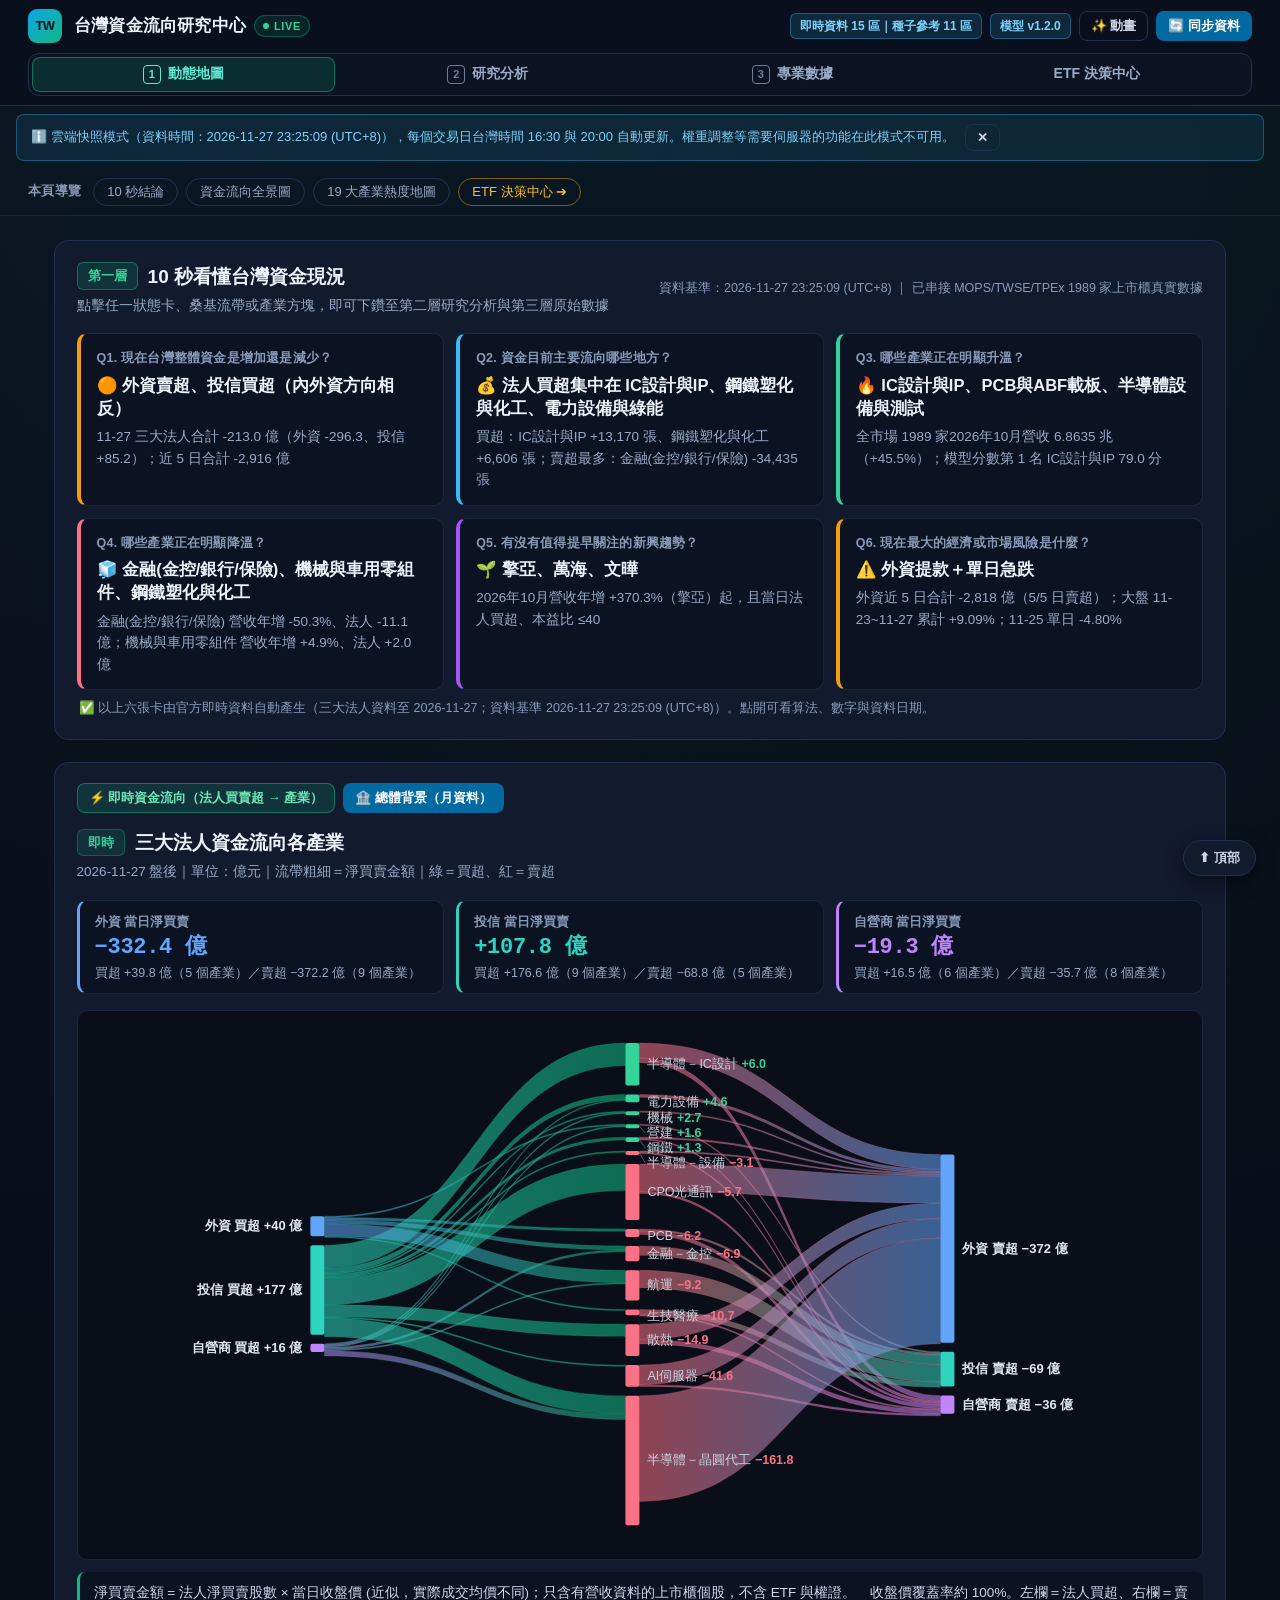
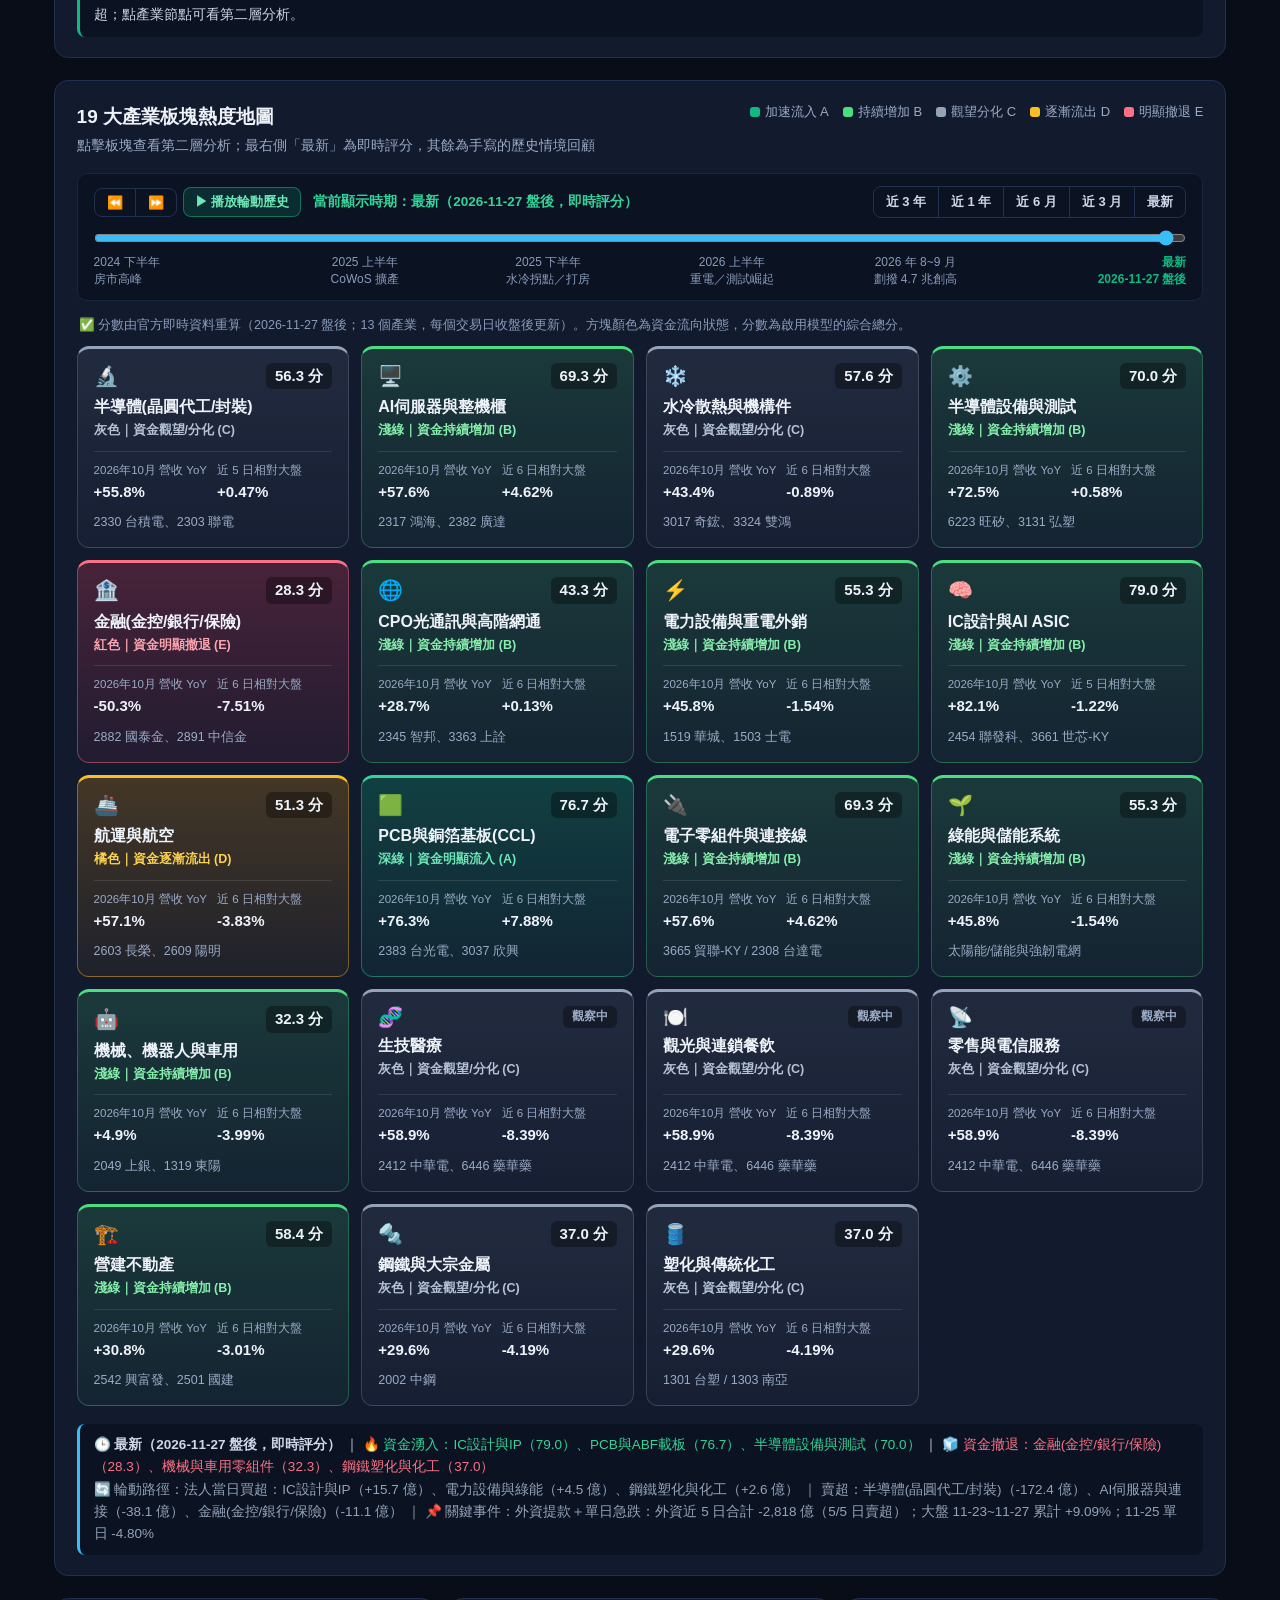
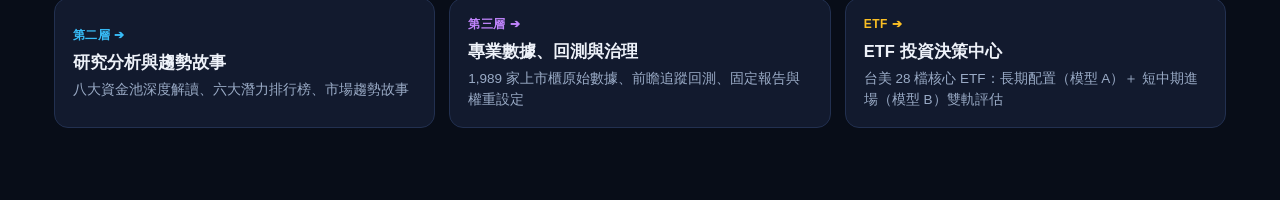
==== docs/index.html @ 0ec54606 "chore(data): auto-sync TWSE/TPEx/MOPS live data & ETF scores" ====
<!DOCTYPE html>
<html lang="zh-Hant-TW">
<head>
  <meta charset="UTF-8" />
  <meta name="viewport" content="width=device-width, initial-scale=1.0" />
  <title>台灣資金流向互動式視覺研究中心｜Taiwan Capital Flow Visual Command Center</title>
  <style>
/* =====================================================================
   設計系統 (Design Tokens)
   - 三層文字：主要 / 內文 / 次要 / 輔助；底色：頁面 / 卡片 / 內嵌
   - 語意色：綠＝正向、紅＝風險、橘＝警示、藍＝資訊、紫＝專業/治理
   - 字階：12.5 標籤 / 14 小內文 / 15 內文 / 17 卡片標題 / 20 區塊標題 / 28 大數字
   ===================================================================== */
:root {
  --bg-primary: #080d18;
  --bg-secondary: #0e1526;
  --bg-card: #121a2e;
  --bg-card-hover: #17223b;
  --bg-inset: #0b1222;
  --border: #223050;
  --border-soft: #1a2640;
  --text-primary: #eef2f9;
  --text-body: #cdd7e8;
  --text-secondary: #9aabc6;
  --text-muted: #8a9bb9;
  --accent-blue: #38bdf8;
  --accent-emerald: #10b981;
  --accent-deep-green: #059669;
  --accent-light-green: #34d399;
  --accent-gray: #475569;
  --accent-orange: #f59e0b;
  --accent-red: #f43f5e;
  --accent-purple: #a855f7;
  --radius: 14px;
  --radius-sm: 9px;
}
* { box-sizing: border-box; margin: 0; padding: 0; }
html { scroll-behavior: smooth; scroll-padding-top: 76px; }
body {
  font-family: "Inter", "Noto Sans TC", "PingFang TC", "Microsoft JhengHei", -apple-system, sans-serif;
  background-color: var(--bg-primary);
  background-image: radial-gradient(circle at 15% 0%, rgba(56, 189, 248, 0.05) 0%, transparent 40%),
                    radial-gradient(circle at 90% 5%, rgba(16, 185, 129, 0.04) 0%, transparent 40%);
  color: var(--text-primary);
  line-height: 1.65;
  font-size: 15px;
  font-variant-numeric: tabular-nums;
  overflow-x: hidden;
  -webkit-font-smoothing: antialiased;
}
/* 自訂深色科技感捲軸 */
::-webkit-scrollbar { width: 9px; height: 9px; }
::-webkit-scrollbar-track { background: #080d18; }
::-webkit-scrollbar-thumb { background: #243558; border-radius: 5px; }
::-webkit-scrollbar-thumb:hover { background: #38bdf8; }

/* ---------- 頂部導覽列：單列、精簡 ---------- */
header {
  background: rgba(10, 16, 30, 0.92);
  backdrop-filter: blur(14px);
  border-bottom: 1px solid var(--border);
  padding: 9px 28px;
  display: flex;
  align-items: center;
  gap: 24px;
  position: sticky;
  top: 0;
  z-index: 200;
}
.brand { display: flex; align-items: center; gap: 12px; min-width: 0; }
.brand-logo {
  width: 34px; height: 34px; flex-shrink: 0;
  border-radius: 9px;
  display: grid; place-items: center;
  background: linear-gradient(135deg, #0ea5e9, #10b981);
  color: #04121f; font-weight: 800; font-size: 13px; letter-spacing: -0.5px;
}
.brand-title {
  font-size: 16.5px;
  font-weight: 700;
  letter-spacing: 0.2px;
  color: var(--text-primary);
  display: flex;
  align-items: center;
  gap: 8px;
  white-space: nowrap;
}
.brand-sub { font-size: 11.5px; color: var(--text-muted); margin-top: 1px; white-space: nowrap; }
.live-dot {
  display: inline-flex; align-items: center; gap: 5px;
  font-size: 11px; font-weight: 700; letter-spacing: 0.6px;
  color: #34d399; background: rgba(16,185,129,0.12);
  border: 1px solid rgba(16,185,129,0.35);
  padding: 1px 8px; border-radius: 99px;
}
.live-dot::before { content: ""; width: 6px; height: 6px; border-radius: 50%; background: #34d399; box-shadow: 0 0 0 0 rgba(52,211,153,.6); animation: livePulse 2s infinite; }
@keyframes livePulse { 70% { box-shadow: 0 0 0 6px rgba(52,211,153,0); } 100% { box-shadow: 0 0 0 0 rgba(52,211,153,0); } }
body.reduced-motion .live-dot::before { animation: none; }

/* 四種模式切換器 (Mode A / B / C / ETF)：分段式控制 */
.mode-switcher {
  display: inline-flex;
  background: var(--bg-inset);
  border: 1px solid var(--border);
  border-radius: 11px;
  padding: 3px;
  gap: 2px;
}
.mode-btn {
  padding: 7px 16px;
  border-radius: 8px;
  font-size: 14px;
  font-weight: 600;
  cursor: pointer;
  color: var(--text-secondary);
  border: 1px solid transparent;
  background: transparent;
  transition: color .15s, background .15s;
  white-space: nowrap;
  display: inline-flex; align-items: center; gap: 7px;
}
.mode-btn .mode-no {
  font-size: 11px; font-weight: 700; opacity: .7;
  border: 1px solid currentColor; border-radius: 4px; padding: 0 5px; line-height: 1.5;
}
.mode-btn:hover { color: #fff; background: rgba(255, 255, 255, 0.05); }
.mode-btn.active-A { background: rgba(16,185,129,.16); color: #5eead4; border-color: rgba(16,185,129,.5); }
.mode-btn.active-B { background: rgba(56,189,248,.16); color: #7dd3fc; border-color: rgba(56,189,248,.5); }
.mode-btn.active-C { background: rgba(168,85,247,.16); color: #d8b4fe; border-color: rgba(168,85,247,.5); }
.mode-btn.active-ETF { background: rgba(245,158,11,.16); color: #fcd34d; border-color: rgba(245,158,11,.55); }
.mode-btn[class*="active-"] .mode-no { opacity: 1; }

.header-controls { display: flex; align-items: center; gap: 8px; flex-wrap: nowrap; margin-left: auto; }
.header-controls .badge { font-size: 12px; padding: 3px 9px; font-weight: 600; white-space: nowrap; }
.header-controls .btn { white-space: nowrap; }

/* 快速定位次導覽列：安靜的單行 */
.quick-jump-bar {
  background: transparent;
  border-bottom: 1px solid var(--border-soft);
  padding: 9px 28px;
  display: flex;
  align-items: center;
  gap: 8px;
  flex-wrap: wrap;
  font-size: 13px;
}
.quick-jump-label { color: var(--text-muted); font-size: 12.5px; font-weight: 600; margin-right: 4px; letter-spacing: .3px; }
.quick-jump-pill {
  background: transparent;
  border: 1px solid var(--border);
  color: var(--text-secondary);
  padding: 4px 13px;
  border-radius: 20px;
  font-size: 13px;
  font-weight: 500;
  cursor: pointer;
  transition: all 0.15s;
}
.quick-jump-pill:hover { background: rgba(56,189,248,.08); color: #fff; border-color: var(--accent-blue); }
.quick-jump-pill.is-cta { border-color: rgba(245,158,11,.5); color: #fbbf24; }
.quick-jump-pill.is-cta:hover { background: rgba(245,158,11,.1); border-color: #f59e0b; }
.quick-jump-pill.is-ai { border-color: rgba(168,85,247,.5); color: #c4b5fd; }
.quick-jump-pill.is-ai:hover { background: rgba(168,85,247,.1); border-color: #a855f7; }

/* 右下角懸浮回到頂部按鈕 */
.back-to-top-fab {
  position: fixed;
  right: 24px;
  bottom: 24px;
  z-index: 190;
  background: var(--bg-card);
  color: var(--text-body);
  border: 1px solid var(--border);
  border-radius: 999px;
  padding: 8px 15px;
  font-size: 13px;
  font-weight: 600;
  cursor: pointer;
  box-shadow: 0 6px 20px rgba(0, 0, 0, 0.45);
  transition: border-color 0.2s, color 0.2s;
}
.back-to-top-fab:hover { border-color: var(--accent-blue); color: #fff; }

.badge {
  display: inline-flex;
  align-items: center;
  padding: 3px 10px;
  border-radius: 6px;
  font-size: 13px;
  font-weight: 600;
  line-height: 1.5;
}
.badge-grade-A { background: rgba(16, 185, 129, 0.14); color: #34d399; border: 1px solid rgba(16, 185, 129, 0.35); }
.badge-grade-B { background: rgba(56, 189, 248, 0.14); color: #7dd3fc; border: 1px solid rgba(56, 189, 248, 0.35); }
.badge-grade-C { background: rgba(245, 158, 11, 0.14); color: #fbbf24; border: 1px solid rgba(245, 158, 11, 0.35); }
.badge-direct { background: #064e3b; color: #a7f3d0; }
.badge-proxy { background: #78350f; color: #fde68a; }
.badge-unratable { background: #2b3446; color: #cbd5e1; border: 1px dashed #64748b; }
.badge-lvl4 { background: rgba(16, 185, 129, 0.16); color: #34d399; border: 1px solid rgba(16,185,129,.45); }
.badge-lvl3 { background: rgba(56, 189, 248, 0.16); color: #7dd3fc; border: 1px solid rgba(56,189,248,.45); }
.badge-lvl2 { background: rgba(168, 85, 247, 0.16); color: #d8b4fe; border: 1px solid rgba(168,85,247,.45); }
.badge-lvlR { background: rgba(244, 63, 94, 0.16); color: #fda4af; border: 1px solid rgba(244,63,94,.45); }

main { padding: 24px 28px 72px 28px; width: 96vw; max-width: 1760px; margin: 0 auto; }

/* ---------- 各層頁首條 (Layer Hero) ---------- */
.layer-hero {
  display: flex; justify-content: space-between; align-items: center; flex-wrap: wrap; gap: 12px;
  padding: 16px 20px; margin-bottom: 22px;
  background: var(--bg-card);
  border: 1px solid var(--border);
  border-left: 4px solid var(--hero-accent, var(--accent-blue));
  border-radius: var(--radius);
}
.layer-hero .lh-title { font-size: 18px; font-weight: 700; color: var(--text-primary); display: flex; align-items: center; gap: 10px; flex-wrap: wrap; }
.layer-hero .lh-sub { font-size: 14px; color: var(--text-secondary); margin-top: 3px; max-width: 78ch; }
.layer-hero .lh-actions { display: flex; gap: 8px; flex-wrap: wrap; }

/* ---------- 下一步導覽卡 ---------- */
.next-steps { display: grid; grid-template-columns: repeat(auto-fit, minmax(280px, 1fr)); gap: 14px; margin-top: 8px; }
.next-step {
  text-align: left; cursor: pointer; font: inherit; color: inherit;
  background: var(--bg-card); border: 1px solid var(--border); border-radius: var(--radius);
  padding: 16px 18px; display: block; transition: border-color .15s, background .15s;
}
.next-step:hover { background: var(--bg-card-hover); border-color: var(--ns-accent, var(--accent-blue)); }
.next-step .ns-kicker { font-size: 12px; font-weight: 700; color: var(--ns-accent, var(--accent-blue)); letter-spacing: .5px; }
.next-step .ns-title { font-size: 16.5px; font-weight: 700; margin: 3px 0 4px; color: var(--text-primary); }
.next-step .ns-desc { font-size: 13.5px; color: var(--text-secondary); line-height: 1.55; }

/* ---------- 區塊標題：統一階層（左側色條＋標題＋一行說明） ---------- */
.etf-section-banner, .section-head {
  display: flex;
  justify-content: space-between;
  align-items: flex-end;
  flex-wrap: wrap;
  gap: 12px;
  margin: 44px 0 18px 0;
  padding: 0 0 0 14px;
  border-left: 4px solid var(--accent-blue);
  border-bottom: none;
}
.section-head:first-child { margin-top: 8px; }
.etf-section-title, .section-title {
  font-size: 20px;
  font-weight: 700;
  color: var(--text-primary);
  letter-spacing: 0.2px;
  line-height: 1.35;
  display: flex;
  align-items: center;
  gap: 10px;
  flex-wrap: wrap;
}
.etf-section-sub, .section-desc {
  font-size: 14px;
  color: var(--text-secondary);
  margin-top: 4px;
  max-width: 90ch;
  line-height: 1.6;
}
.sec-no {
  display: inline-grid; place-items: center;
  min-width: 26px; height: 26px; padding: 0 7px; border-radius: 7px;
  background: rgba(56,189,248,.14); color: #7dd3fc; font-size: 13px; font-weight: 700;
}

/* ---------- ETF 專屬 ---------- */
.etf-grid-4 {
  display: grid;
  grid-template-columns: repeat(auto-fit, minmax(340px, 1fr));
  gap: 16px;
  margin-bottom: 24px;
}
.etf-grid-2 {
  display: grid;
  grid-template-columns: repeat(auto-fit, minmax(560px, 1fr));
  gap: 18px;
  margin-bottom: 24px;
}
.etf-clean-card {
  background: var(--bg-card);
  border: 1px solid var(--border);
  border-radius: var(--radius);
  padding: 20px 22px;
  transition: border-color 0.2s, background 0.2s;
}
.etf-clean-card:hover { border-color: #33476f; }
.etf-hero-num {
  font-size: 28px;
  font-weight: 800;
  line-height: 1.2;
  letter-spacing: -0.3px;
}
.etf-verdict-box {
  background: var(--bg-inset);
  border-left: 3px solid #38bdf8;
  padding: 11px 14px;
  border-radius: 8px;
  font-size: 15px;
  font-weight: 500;
  color: var(--text-body);
  margin: 14px 0;
  line-height: 1.6;
}
.etf-verdict-box strong { color: var(--text-primary); }
.etf-cat-tabs {
  display: flex;
  gap: 6px;
  flex-wrap: wrap;
  margin-bottom: 0;
  padding: 4px;
  background: var(--bg-inset);
  border: 1px solid var(--border);
  border-radius: 12px;
}
.etf-cat-tab {
  background: transparent;
  border: 1px solid transparent;
  color: var(--text-secondary);
  padding: 8px 16px;
  border-radius: 9px;
  font-size: 14.5px;
  font-weight: 600;
  cursor: pointer;
  transition: all 0.15s;
  white-space: nowrap;
}
.etf-cat-tab:hover { color: #fff; background: rgba(255,255,255,.05); }
.etf-cat-tab.active {
  background: rgba(56,189,248,.16);
  border-color: rgba(56,189,248,.5);
  color: #bae6fd;
}
.etf-expand-btn {
  width: 100%;
  margin-top: 0;
  padding: 9px 14px;
  background: transparent;
  border: 1px solid var(--border);
  border-radius: 8px;
  color: #7dd3fc;
  font-size: 14px;
  font-weight: 600;
  cursor: pointer;
  transition: all 0.15s;
  text-align: center;
}
.etf-expand-btn:hover { background: rgba(56,189,248,.08); color: #fff; border-color: var(--accent-blue); }
.etf-layer2-panel {
  display: none;
  margin-top: 18px;
  padding-top: 18px;
  border-top: 1px dashed var(--border);
  font-size: 15px;
  line-height: 1.7;
  color: var(--text-primary);
}
.etf-layer2-panel.open,
.etf-layer2-panel.expanded { display: block; }
.etf-score-gauge-track {
  width: 100%;
  height: 6px;
  background: #1a2640;
  border-radius: 99px;
  overflow: hidden;
  margin-top: 8px;
}
.etf-score-gauge-fill { height: 100%; border-radius: 99px; transition: width 0.35s ease; }
.stacked-bar-track {
  width: 100%;
  height: 24px;
  background: #090e1a;
  border-radius: 6px;
  overflow: hidden;
  display: flex;
  margin: 8px 0;
}
.stacked-bar-seg {
  height: 100%;
  display: flex;
  align-items: center;
  justify-content: center;
  font-size: 12px;
  font-weight: 700;
  color: #070b14;
  white-space: nowrap;
  overflow: hidden;
  padding: 0 4px;
}

/* ETF 卡片 */
.etf-card-head { display: flex; justify-content: space-between; align-items: flex-start; gap: 14px; flex-wrap: wrap; margin-bottom: 14px; }
.etf-card-code { font-size: 20px; font-weight: 800; color: var(--text-primary); letter-spacing: .2px; }
.etf-card-name { font-size: 20px; font-weight: 600; color: var(--text-body); }
.etf-card-meta { font-size: 13.5px; color: var(--text-secondary); margin-top: 4px; }
.etf-card-meta strong { color: var(--text-body); font-weight: 600; }
.etf-mkt-tag {
  font-size: 12px; font-weight: 600; padding: 2px 8px; border-radius: 6px;
  color: #7dd3fc; background: rgba(56,189,248,.1); border: 1px solid rgba(56,189,248,.3);
}
.etf-score-label { font-size: 12.5px; font-weight: 600; color: var(--text-secondary); margin-bottom: 4px; letter-spacing: .2px; }
.etf-score-label b { color: var(--text-muted); font-weight: 500; }
.etf-score-foot { font-size: 12.5px; color: var(--text-secondary); margin-top: 8px; }
.etf-pros-cons { display: grid; gap: 8px; font-size: 14.5px; line-height: 1.65; color: var(--text-body); }
.etf-pc-row { display: grid; grid-template-columns: 64px 1fr; gap: 10px; align-items: baseline; }
.etf-pc-tag { font-size: 12px; font-weight: 700; padding: 1px 0; text-align: center; border-radius: 5px; }
.etf-pc-tag.pro { color: #34d399; background: rgba(16,185,129,.12); }
.etf-pc-tag.con { color: #fda4af; background: rgba(244,63,94,.12); }
.etf-pill {
  display: inline-flex; align-items: center; gap: 6px; max-width: 100%;
  background: var(--bg-inset); border: 1px solid var(--pill-col, var(--border)); color: var(--text-body);
  padding: 4px 10px; border-radius: 8px; font-size: 13.5px; font-weight: 500; cursor: pointer; margin: 3px 4px 3px 0;
  transition: background .15s;
}
.etf-pill:hover { background: rgba(255,255,255,.06); }
.etf-pill b { color: var(--pill-col, var(--text-primary)); font-weight: 700; }
.etf-pill span { overflow: hidden; text-overflow: ellipsis; white-space: nowrap; max-width: 150px; }
.etf-more-bar { display: flex; justify-content: center; margin: -4px 0 24px; }

/* 一般模式 / 專業模式切換 */
.etf-mode-toggle { display: inline-flex; background: var(--bg-inset); border: 1px solid var(--border); border-radius: 10px; padding: 3px; }
.etf-mode-toggle button { border: 1px solid transparent; background: transparent; color: var(--text-secondary); font: inherit; font-size: 14px; font-weight: 600; padding: 7px 14px; border-radius: 8px; cursor: pointer; }
.etf-mode-toggle button.on { background: rgba(56,189,248,.16); border-color: rgba(56,189,248,.5); color: #bae6fd; }

/* ---------- 10 秒全局結論快覽 ---------- */
.pulse-hero {
  background: var(--bg-card);
  border: 1px solid var(--border);
  border-radius: var(--radius);
  padding: 20px 22px;
  margin-bottom: 22px;
}
.pulse-hero-header {
  display: flex;
  justify-content: space-between;
  align-items: center;
  flex-wrap: wrap;
  gap: 10px;
  margin-bottom: 16px;
}
.pulse-grid {
  display: grid;
  grid-template-columns: repeat(auto-fit, minmax(300px, 1fr));
  gap: 12px;
}
.pulse-pill {
  background: var(--bg-inset);
  border: 1px solid var(--border-soft);
  border-radius: 10px;
  padding: 14px 16px;
  transition: border-color 0.15s, background 0.15s;
  cursor: pointer;
}
.pulse-pill:hover { border-color: var(--accent-blue); background: #0d1730; }
.pulse-q { font-size: 12.5px; color: var(--text-muted); font-weight: 600; letter-spacing: .2px; }
.pulse-a { font-size: 16.5px; font-weight: 700; margin: 5px 0 6px; color: var(--text-primary); line-height: 1.4; }
.pulse-sub { font-size: 13.5px; color: var(--text-secondary); line-height: 1.6; }

/* 八大台灣資金總覽卡片 */
.grid-8cards {
  display: grid;
  grid-template-columns: repeat(auto-fit, minmax(320px, 1fr));
  gap: 16px;
  margin-bottom: 24px;
}
.vital-card {
  background: var(--bg-card);
  border: 1px solid var(--border);
  border-radius: var(--radius);
  padding: 18px 20px;
  transition: border-color 0.15s, background 0.15s;
  cursor: pointer;
  position: relative;
  overflow: hidden;
}
.vital-card:hover { background: var(--bg-card-hover); border-color: var(--accent-blue); }
.vital-top { display: flex; justify-content: space-between; align-items: center; margin-bottom: 8px; gap: 8px; }
.vital-label { font-size: 15px; font-weight: 600; color: var(--text-secondary); }
.vital-status-tag { padding: 3px 11px; border-radius: 20px; font-size: 12.5px; font-weight: 600; }
.vital-number { font-size: 28px; font-weight: 800; color: var(--text-primary); margin: 6px 0 2px 0; letter-spacing: -0.3px; }
.vital-plain { font-size: 14.5px; color: var(--text-body); margin-top: 8px; line-height: 1.65; }
.vital-footer {
  display: flex;
  justify-content: space-between;
  align-items: center;
  font-size: 12.5px;
  color: var(--text-muted);
  margin-top: 12px;
  padding-top: 10px;
  border-top: 1px solid var(--border-soft);
}

/* Sankey 資金流向動畫畫布 (參考 Habr 1016620 四層漸層色帶、高對比 Spotlight 與可釘選浮動卡片設計) */
.sankey-wrapper {
  background: var(--bg-card);
  border: 1px solid var(--border);
  border-radius: var(--radius);
  padding: 20px 22px;
  margin-bottom: 22px;
  position: relative;
}
.sankey-header-bar {
  display: flex;
  justify-content: space-between;
  align-items: flex-start;
  flex-wrap: wrap;
  gap: 14px;
  margin-bottom: 16px;
}
.panel-title { font-size: 19px; font-weight: 700; color: var(--text-primary); display: flex; align-items: center; gap: 10px; flex-wrap: wrap; }
.panel-sub { font-size: 13.5px; color: var(--text-secondary); margin-top: 3px; }
.panel-tools { display: flex; align-items: center; gap: 8px; flex-wrap: wrap; }
.tool-group { display: inline-flex; border: 1px solid var(--border); border-radius: 8px; overflow: hidden; }
.tool-group .btn { border: none; border-radius: 0; background: transparent; color: var(--text-body); padding: 6px 12px; }
.tool-group .btn + .btn { border-left: 1px solid var(--border); }
.tool-group .btn:hover { background: rgba(56,189,248,.1); }
.kpi-tiles { display: grid; grid-template-columns: repeat(auto-fit, minmax(260px, 1fr)); gap: 12px; margin-bottom: 16px; }
.kpi-tile { background: var(--bg-inset); border: 1px solid var(--border-soft); border-left: 3px solid var(--kpi-col, var(--accent-blue)); border-radius: 10px; padding: 11px 15px; }
.kpi-tile .kt-label { font-size: 12.5px; color: var(--text-muted); font-weight: 600; }
.kpi-tile .kt-value { font-size: 22px; font-weight: 800; color: var(--kpi-col, var(--text-primary)); line-height: 1.25; margin: 2px 0; font-family: "JetBrains Mono", "Consolas", "Inter", monospace; letter-spacing: -.3px; }
.kpi-tile .kt-note { font-size: 12.5px; color: var(--text-secondary); line-height: 1.5; }
.callout { padding: 10px 14px; background: var(--bg-inset); border-radius: 8px; border-left: 3px solid var(--callout-col, var(--accent-blue)); font-size: 13.5px; color: var(--text-body); line-height: 1.65; }
.sankey-stage {
  width: 100%;
  overflow-x: auto;
  position: relative;
  background: #0a0e18;
  border: 1px solid var(--border-soft);
  border-radius: 10px;
  padding: 8px 0;
}
svg.sankey-svg {
  width: 100%;
  min-width: 1120px;
  height: 580px;
  display: block;
  transition: transform 0.25s ease;
  transform-origin: center center;
}
@keyframes flowDash {
  to { stroke-dashoffset: -52; }
}
@keyframes flowDashReverse {
  to { stroke-dashoffset: 52; }
}
.flow-particle-line {
  stroke-dasharray: 10 16;
  animation: flowDash 1.6s linear infinite;
  pointer-events: none;
}
.flow-particle-reverse {
  stroke-dasharray: 10 16;
  animation: flowDashReverse 1.5s linear infinite;
  pointer-events: none;
}
body.reduced-motion .flow-particle-line,
body.reduced-motion .flow-particle-reverse {
  animation: none !important;
  opacity: 0 !important;
}
.sankey-ribbon {
  cursor: pointer;
  transition: fill-opacity 0.25s ease, stroke-opacity 0.25s ease;
}
.sankey-node-group {
  cursor: pointer;
  transition: opacity 0.25s ease;
}
/* Habr 風格浮動可釘選明細卡片 (Floating Pin Tooltip Card) */
.sankey-float-card {
  position: absolute;
  z-index: 120;
  width: 350px;
  background: rgba(17, 20, 28, 0.96);
  backdrop-filter: blur(12px);
  border: 1px solid rgba(255, 255, 255, 0.16);
  border-radius: 12px;
  padding: 16px 18px;
  box-shadow: 0 18px 42px rgba(0, 0, 0, 0.78);
  color: #f8fafc;
  display: none;
  pointer-events: auto;
}
.sankey-float-card.visible {
  display: block;
}
.sfc-close {
  background: rgba(255, 255, 255, 0.08);
  border: none;
  color: #94a3b8;
  width: 26px;
  height: 26px;
  border-radius: 6px;
  cursor: pointer;
  font-size: 13px;
  font-weight: 700;
}
.sfc-close:hover { background: rgba(255, 255, 255, 0.18); color: #fff; }
.sfc-amount {
  font-family: "JetBrains Mono", "Consolas", monospace;
  font-size: 22px;
  font-weight: 800;
  margin: 6px 0;
  display: flex;
  align-items: center;
  gap: 8px;
  flex-wrap: wrap;
}
.sfc-pill {
  font-size: 11.5px;
  font-weight: 700;
  padding: 2px 8px;
  border-radius: 5px;
  background: rgba(255, 255, 255, 0.1);
  color: #cbd5e1;
}
.sfc-tx-list {
  margin-top: 10px;
  padding-top: 8px;
  border-top: 1px solid rgba(255, 255, 255, 0.1);
  max-height: 185px;
  overflow-y: auto;
  font-family: "JetBrains Mono", "Consolas", "Microsoft JhengHei", monospace;
  font-size: 12px;
  line-height: 1.65;
  color: #cbd5e1;
}

/* 19宮格產業資金熱度地圖 (5色高對比光條與深邃卡片設計) */
.heatmap-legend {
  display: flex;
  gap: 14px;
  flex-wrap: wrap;
  align-items: center;
  font-size: 13px;
  font-weight: 500;
  color: var(--text-secondary);
}
.legend-dot {
  width: 10px;
  height: 10px;
  border-radius: 3px;
  display: inline-block;
  vertical-align: middle;
  margin-right: 5px;
}
.heatmap-grid {
  display: grid;
  grid-template-columns: repeat(auto-fill, minmax(250px, 1fr));
  gap: 12px;
  margin-bottom: 18px;
}
.heat-tile {
  border-radius: 12px;
  padding: 14px 16px;
  cursor: pointer;
  transition: background-color 0.45s ease, border-color 0.2s ease;
  position: relative;
  border: 1px solid var(--heat-line, var(--border));
  border-top-width: 3px;
  display: flex;
  flex-direction: column;
  justify-content: space-between;
  gap: 10px;
  min-height: 0;
}
.heat-tile:hover { border-color: #fff; }
.heat-tile .ht-head { display: flex; justify-content: space-between; align-items: center; gap: 8px; }
.heat-tile .ht-icon { font-size: 20px; line-height: 1; }
.heat-tile .ht-score { font-size: 15px; font-weight: 800; color: var(--text-primary); background: rgba(0,0,0,.35); padding: 1px 9px; border-radius: 6px; }
.heat-tile .ht-score.is-na { font-size: 12px; font-weight: 600; color: var(--text-secondary); }
.heat-tile .ht-title { font-size: 16px; font-weight: 700; color: var(--text-primary); margin-top: 8px; line-height: 1.3; }
.heat-tile .ht-state { font-size: 12.5px; font-weight: 600; color: var(--heat-text, var(--text-secondary)); margin-top: 2px; }
.heat-tile .ht-metrics { display: grid; grid-template-columns: 1fr 1fr; gap: 8px; padding-top: 9px; border-top: 1px solid rgba(255,255,255,.1); }
.heat-tile .ht-m-label { font-size: 11.5px; color: var(--text-secondary); }
.heat-tile .ht-m-val { font-size: 15px; font-weight: 700; color: var(--text-primary); }
.heat-tile .ht-comp { font-size: 12.5px; color: var(--text-secondary); white-space: nowrap; overflow: hidden; text-overflow: ellipsis; }
/* 五色高對比狀態定義 */
.heat-deep-green { background: linear-gradient(180deg, rgba(16,185,129,.24), rgba(16,185,129,.07)); --heat-line: rgba(52,211,153,.4); border-top-color: #34d399; --heat-text: #6ee7b7; }
.heat-light-green { background: linear-gradient(180deg, rgba(74,222,128,.16), rgba(74,222,128,.05)); --heat-line: rgba(74,222,128,.3); border-top-color: #4ade80; --heat-text: #86efac; }
.heat-gray { background: linear-gradient(180deg, rgba(148,163,184,.12), rgba(148,163,184,.04)); --heat-line: rgba(148,163,184,.25); border-top-color: #94a3b8; --heat-text: #b6c2d6; }
.heat-orange { background: linear-gradient(180deg, rgba(245,158,11,.22), rgba(245,158,11,.06)); --heat-line: rgba(251,191,36,.4); border-top-color: #fbbf24; --heat-text: #fcd34d; }
.heat-red { background: linear-gradient(180deg, rgba(244,63,94,.24), rgba(244,63,94,.07)); --heat-line: rgba(251,113,133,.42); border-top-color: #fb7185; --heat-text: #fda4af; }

/* 時間軸播放器 */
.timeline-box {
  background: var(--bg-card);
  border: 1px solid var(--border);
  border-radius: 12px;
  padding: 18px;
  margin-bottom: 22px;
}
.timeline-slider {
  width: 100%;
  accent-color: var(--accent-blue);
  cursor: pointer;
  height: 8px;
  margin: 12px 0 8px;
}
.timeline-steps {
  display: flex;
  justify-content: space-between;
  gap: 8px;
  font-size: 12px;
  color: var(--text-muted);
  margin-bottom: 0;
  line-height: 1.4;
}
.timeline-steps span { flex: 1; text-align: center; }
.timeline-steps span:first-child { text-align: left; }
.timeline-steps span:last-child { text-align: right; }
.timeline-panel { background: var(--bg-inset); border: 1px solid var(--border-soft); border-radius: 10px; padding: 12px 16px; margin-bottom: 14px; }
.timeline-toolbar { display: flex; justify-content: space-between; align-items: center; flex-wrap: wrap; gap: 10px; }

/* 六大排行榜 (升級大字體) */
.leaderboards-grid {
  display: grid;
  grid-template-columns: repeat(auto-fit, minmax(380px, 1fr));
  gap: 16px;
  margin-bottom: 24px;
}
.lb-card {
  background: var(--bg-card);
  border: 1px solid var(--border);
  border-radius: var(--radius);
  padding: 18px 20px;
}
.lb-item {
  display: flex;
  justify-content: space-between;
  align-items: center;
  padding: 12px 14px;
  border-radius: 8px;
  background: var(--bg-inset);
  border: 1px solid var(--border-soft);
  margin-top: 8px;
  cursor: pointer;
  transition: background 0.15s, border-color 0.15s;
}
.lb-item:hover { background: rgba(56, 189, 248, 0.14); border-color: #38bdf8; }

/* 趨勢故事卡片 */
.stories-grid {
  display: grid;
  grid-template-columns: repeat(auto-fit, minmax(520px, 1fr));
  gap: 20px;
  margin-bottom: 24px;
}
.story-card {
  background: var(--bg-card);
  border: 1px solid var(--border);
  border-radius: var(--radius);
  padding: 20px 22px;
  border-top: 3px solid var(--accent-blue);
}

/* 右側滑出式 AI 白話六問與詳細數據抽屜 (Slide-over Drawer - 擴寬至 680px 大字體) */
.drawer-backdrop {
  position: fixed;
  inset: 0;
  background: rgba(0, 0, 0, 0.68);
  backdrop-filter: blur(4px);
  z-index: 500;
  display: none;
}
.drawer-backdrop.open { display: block; }
.drawer-panel {
  position: fixed;
  top: 0;
  right: -720px;
  width: 100%;
  max-width: 680px;
  height: 100vh;
  background: #0f172a;
  border-left: 1px solid #2a3b5c;
  z-index: 510;
  padding: 26px 28px;
  overflow-y: auto;
  transition: right 0.3s cubic-bezier(0.16, 1, 0.3, 1), visibility 0s linear 0.3s;
  visibility: hidden;   /* 關閉時內部按鈕不應被 Tab 聚焦或被讀屏讀到 */
  box-shadow: -16px 0 40px rgba(0,0,0,0.72);
  font-size: 15.5px;
  line-height: 1.75;
}
.drawer-panel.open { right: 0; visibility: visible; transition: right 0.3s cubic-bezier(0.16, 1, 0.3, 1); }
.q6-box {
  background: var(--bg-card);
  border: 1px solid var(--border);
  border-radius: 10px;
  padding: 14px 18px;
  margin-bottom: 12px;
}
.q6-title { font-size: 15px; font-weight: 700; color: var(--accent-blue); margin-bottom: 6px; }

/* 通用元件 (相容模式 B / C - 升級至 15px 大字體) */
.card { background: var(--bg-card); border: 1px solid var(--border); border-radius: var(--radius); padding: 18px 20px; }
.card-header { display: flex; justify-content: space-between; align-items: flex-start; margin-bottom: 12px; gap: 10px; flex-wrap: wrap; }
.card-title { font-size: 17px; font-weight: 700; color: var(--text-primary); }
.grid-4 { display: grid; grid-template-columns: repeat(auto-fit, minmax(320px, 1fr)); gap: 18px; margin-bottom: 22px; }
.grid-2 { display: grid; grid-template-columns: repeat(auto-fit, minmax(520px, 1fr)); gap: 20px; margin-bottom: 22px; }
.pos { color: #34d399; }
.neg { color: #fb7185; }
.neu { color: #fbbf24; }
.warn { color: #fbbf24; }
.btn {
  background: #0369a1;
  color: #fff;
  border: 1px solid transparent;
  padding: 7px 15px;
  border-radius: 8px;
  font-weight: 600;
  cursor: pointer;
  font-size: 14px;
  transition: background 0.15s, border-color 0.15s;
}
.btn:hover { background: #0284c7; }
.btn-outline { background: transparent; border: 1px solid var(--border); color: var(--text-body); }
.btn-outline:hover { background: rgba(56,189,248,.08); border-color: var(--accent-blue); color: #fff; }
.btn-sm { padding: 5px 11px; font-size: 13px; }
.btn-play { background: rgba(16,185,129,.16); border-color: rgba(16,185,129,.5); color: #6ee7b7; }
.btn-play:hover { background: rgba(16,185,129,.26); }
input, select {
  background: var(--bg-inset);
  color: var(--text-primary);
  border: 1px solid var(--border);
  padding: 7px 11px;
  border-radius: 8px;
  font-size: 14px;
  font-family: inherit;
}
input:focus, select:focus { outline: none; border-color: var(--accent-blue); box-shadow: 0 0 0 3px rgba(56,189,248,.15); }
table { width: 100%; border-collapse: collapse; font-size: 14px; font-variant-numeric: tabular-nums; }
th, td { padding: 11px 14px; text-align: left; border-bottom: 1px solid var(--border-soft); vertical-align: top; line-height: 1.6; }
th { background: var(--bg-inset); color: var(--text-secondary); font-weight: 600; white-space: nowrap; font-size: 13px; letter-spacing: .2px; }
tr:hover td { background: rgba(56, 189, 248, 0.035); }
.evidence-box {
  font-size: 14.5px;
  line-height: 1.7;
  background: rgba(9, 14, 26, 0.78);
  padding: 12px 15px;
  border-radius: 8px;
  margin-top: 8px;
  border-left: 4px solid var(--accent-blue);
}
.evi-details summary { cursor: pointer; font-size: 13px; font-weight: 600; color: var(--accent-blue); list-style: none; padding: 4px 0; }
.evi-details summary::-webkit-details-marker { display: none; }
.evi-details summary::before { content: "▸ "; }
.evi-details[open] summary::before { content: "▾ "; }
.evidence-box.counter { border-left-color: var(--accent-red); }
.evidence-box.invalid { border-left-color: var(--accent-orange); }

/* 模式區塊控制與專業分頁列 */
.pro-nav-tabs {
  display: flex;
  background: var(--bg-inset);
  border: 1px solid var(--border);
  border-radius: 12px;
  padding: 4px;
  overflow-x: auto;
  gap: 2px;
  margin-bottom: 20px;
}
.pro-tab {
  padding: 8px 14px;
  cursor: pointer;
  color: var(--text-secondary);
  font-weight: 600;
  border-radius: 8px;
  white-space: nowrap;
  font-size: 14px;
  transition: color 0.15s, background 0.15s;
}
.pro-tab .pt-no { font-size: 11.5px; opacity: .6; margin-right: 6px; font-weight: 700; }
.pro-tab:hover { color: #fff; background: rgba(255,255,255,.05); }
.pro-tab.active { color: #e9d5ff; background: rgba(168,85,247,.16); box-shadow: inset 0 0 0 1px rgba(168,85,247,.5); }
.pro-tab.active .pt-no { opacity: 1; }
.pro-panel { display: none; }
.pro-panel.active { display: block; }

/* ETF 卡片與圖表專用響應式結構類別 */
.etf-dual-score-grid {
  display: grid;
  grid-template-columns: 1fr 1fr;
  gap: 16px;
  background: var(--bg-inset);
  padding: 14px 16px;
  border-radius: 10px;
  border: 1px solid var(--border-soft);
  margin-bottom: 14px;
}
.etf-dual-score-left {
  border-right: 1px solid var(--border-soft);
  padding-right: 16px;
}
.etf-dual-score-right {
  padding-left: 4px;
}
.etf-layer2-split {
  display: grid;
  grid-template-columns: 1fr 1fr;
  gap: 14px;
  margin-bottom: 14px;
}
.etf-chart-bar-row {
  display: grid;
  grid-template-columns: 195px 1fr 125px;
  align-items: center;
  gap: 10px;
  padding: 7px 4px;
  border-bottom: 1px solid #1e293b;
  cursor: pointer;
  font-size: 14.5px;
}
.etf-action-btn-row {
  display: flex;
  gap: 8px;
  margin-top: 16px;
}
.etf-action-btn-row .btn-outline { white-space: nowrap; font-size: 14px !important; padding: 9px 14px !important; }

/* 第一區四宮格同列；第二區 2×2，避免 3+1 孤兒卡片 */
#etfSec1GlobalEnv { grid-template-columns: repeat(auto-fit, minmax(280px, 1fr)); }
#etfSec2DecisionSummary { grid-template-columns: repeat(2, minmax(0, 1fr)); }
@media (max-width: 900px) { #etfSec2DecisionSummary { grid-template-columns: minmax(0, 1fr); } }

/* ETF 清單工具列 */
.etf-toolbar { display: flex; justify-content: space-between; align-items: center; flex-wrap: wrap; gap: 12px; margin-bottom: 18px; }
.etf-filters { display: flex; gap: 8px; align-items: center; flex-wrap: wrap; }
.etf-filters select { min-width: 210px; }
.etf-filters input { width: 320px; }

/* =====================================================================
   📱 全面響應式設計 (Responsive Tablet & Mobile Overhaul v2)
   1. 徹底解決「右邊明顯不對稱 / 橫向撐爆問題」：消除所有 grid/flex 子項目 min-width:auto 溢出與大字長字串擠壓
   2. 徹底解決「頂部導覽 nav 蓋過畫面一半問題」：手機版改為超緊湊單頂欄 + 底部固定 App 4大模式導航列 (Bottom Tab Bar)
   ===================================================================== */
.etf-clean-card, .card, .vital-card, .lb-card, .story-card, .sankey-wrapper, .pulse-hero, .pulse-pill {
  min-width: 0;
  max-width: 100%;
  overflow-wrap: break-word;
  word-break: break-word;
}
code, pre {
  overflow-wrap: anywhere;
  word-break: break-word;
}
.etf-card-price-box {
  text-align: right;
}
.etf-metrics-2col {
  display: grid;
  grid-template-columns: 1fr 1fr;
  gap: 8px;
  margin-top: 10px;
  font-size: 14px;
  color: #e2e8f0;
}

/* 手機底部固定 App 導航列 (桌面版隱藏，手機版顯示) */
.mobile-bottom-nav {
  display: none;
}

/* 方案 A＋B 結合版：手機直向動態資金流向圖 ＋ 手風琴可展開能量條 */
.mob-flow-sources-grid {
  display: grid;
  grid-template-columns: repeat(2, minmax(0, 1fr));
  gap: 8px;
  margin-bottom: 4px;
}
.mob-flow-source-pill {
  background: #0f172a;
  border: 1px solid #26334d;
  border-radius: 8px;
  padding: 9px 10px;
  cursor: pointer;
  transition: border-color 0.2s, transform 0.15s;
}
.mob-flow-source-pill:hover {
  border-color: #38bdf8;
  transform: translateY(-1px);
}
.mob-flow-hub-banner {
  background: linear-gradient(90deg, #1e293b, #334155, #1e293b);
  border: 1px solid #64748b;
  border-radius: 10px;
  padding: 8px 14px;
  text-align: center;
  margin: 2px 0;
  cursor: pointer;
}
.mob-flow-acc-card {
  background: #0f172a;
  border: 1px solid #26334d;
  border-radius: 10px;
  margin-bottom: 10px;
  overflow: hidden;
}
.mob-flow-acc-header {
  padding: 12px 14px;
  cursor: pointer;
  display: flex;
  flex-direction: column;
  gap: 6px;
}
.mob-flow-acc-bar-track {
  width: 100%;
  height: 8px;
  background: #070b14;
  border-radius: 99px;
  overflow: hidden;
  position: relative;
}
@keyframes shimmerFlow {
  0% { background-position: -120px 0; }
  100% { background-position: 240px 0; }
}
.mob-flow-acc-bar-fill {
  height: 100%;
  border-radius: 99px;
  background-size: 160px 100%;
  animation: shimmerFlow 2.2s linear infinite;
}
body.reduced-motion .mob-flow-acc-bar-fill {
  animation: none !important;
}
.mob-flow-acc-body {
  display: none;
  padding: 0 14px 12px 14px;
  border-top: 1px solid #1e293b;
  background: #090e1a;
}
.mob-flow-acc-body.open {
  display: block;
}

@media (max-width: 1024px) {
  main { width: 100%; max-width: 100%; padding: 14px 14px 80px 14px; margin: 0; }
  .etf-grid-2, .etf-grid-4, .grid-2, .grid-4, .grid-8cards, .stories-grid, .leaderboards-grid {
    grid-template-columns: repeat(auto-fit, minmax(280px, 1fr));
  }
  .etf-layer2-split {
    grid-template-columns: 1fr;
  }
}

@media (max-width: 768px) {
  html, body {
    width: 100%;
    max-width: 100%;
    overflow-x: hidden;
    font-size: 14.5px;
    line-height: 1.6;
  }

  /* 1. 頂部 Header 極簡化：只留一行品牌標題與同步按鈕，高度僅約 46px，絕不蓋住畫面！ */
  header {
    position: relative !important;
    padding: 8px 12px !important;
    gap: 6px !important;
    flex-direction: row !important;
    justify-content: space-between !important;
    align-items: center !important;
  }
  .brand-title {
    font-size: 15px !important;
    font-weight: 800;
    gap: 6px;
  }
  .brand-title .badge {
    display: none !important; /* 手機頂欄隱藏次要 badge 保持單行清爽 */
  }
  .brand-sub {
    display: none !important; /* 手機頂欄隱藏英文副標，避免頂部太高 */
  }
  /* 頂部原本佔空間的 4 大顆模式按鈕與次要控制項移到底部固定 App 導航列 */
  header .mode-switcher {
    display: none !important;
  }
  .header-controls #motionToggleBtn,
  .header-controls #activeModelBadge {
    display: none !important;
  }
  .header-controls {
    width: auto !important;
    margin: 0 !important;
  }
  .header-controls .btn {
    padding: 5px 10px !important;
    font-size: 12px !important;
  }

  /* 2. 手機專用底部固定 App 導航列 (高度 58px，大拇指一鍵切換四大中心) */
  .mobile-bottom-nav {
    display: grid !important;
    grid-template-columns: repeat(4, 1fr);
    position: fixed;
    left: 0;
    right: 0;
    bottom: 0;
    height: 60px;
    background: rgba(9, 14, 26, 0.97);
    backdrop-filter: blur(14px);
    border-top: 1px solid #283a5e;
    z-index: 480;
    padding: 4px 6px;
    gap: 4px;
    box-shadow: 0 -4px 20px rgba(0, 0, 0, 0.6);
  }
  .mob-nav-btn {
    background: transparent;
    border: none;
    border-radius: 8px;
    color: #94a3b8;
    display: flex;
    flex-direction: column;
    align-items: center;
    justify-content: center;
    font-size: 11.5px;
    font-weight: 800;
    cursor: pointer;
    padding: 4px 2px;
    line-height: 1.25;
  }
  .mob-nav-btn .mob-icon {
    font-size: 17px;
    margin-bottom: 2px;
  }
  .mob-nav-btn.active-A { background: rgba(16, 185, 129, 0.22); color: #34d399; border: 1px solid rgba(16, 185, 129, 0.5); }
  .mob-nav-btn.active-B { background: rgba(56, 189, 248, 0.22); color: #38bdf8; border: 1px solid rgba(56, 189, 248, 0.5); }
  .mob-nav-btn.active-C { background: rgba(168, 85, 247, 0.22); color: #c084fc; border: 1px solid rgba(168, 85, 247, 0.5); }
  .mob-nav-btn.active-ETF { background: rgba(245, 158, 11, 0.25); color: #fbbf24; border: 1px solid rgba(245, 158, 11, 0.6); }

  /* 3. 快速定位次導覽列：手機改為不固定 (relative) 或極薄單行橫滑，完全不遮擋閱讀畫面 */
  .quick-jump-bar {
    position: relative !important;
    padding: 7px 12px !important;
    flex-wrap: nowrap !important;
    overflow-x: auto !important;
    -webkit-overflow-scrolling: touch;
    gap: 6px !important;
  }
  .quick-jump-bar span {
    font-size: 12.5px !important;
    white-space: nowrap;
    flex-shrink: 0;
  }
  .quick-jump-pill {
    white-space: nowrap;
    flex-shrink: 0;
    font-size: 12.5px !important;
    padding: 4px 10px !important;
  }

  /* 4. 修正左右絕對對稱！消除 96vw 造成的偏右與溢出，改用 100% 滿寬 + 左右各 12px 對稱內距 */
  main {
    width: 100% !important;
    max-width: 100% !important;
    margin: 0 auto !important;
    padding: 12px 12px 86px 12px !important;
    box-sizing: border-box !important;
    overflow-x: hidden !important;
  }

  /* 5. 所有網格強制 minmax(0, 1fr)，徹底防止任何內部長表格或 SVG 把右邊撐寬導致不對稱 */
  .etf-grid-2,
  .etf-grid-4,
  .grid-2,
  .grid-4,
  .grid-8cards,
  .stories-grid,
  .leaderboards-grid,
  .pulse-grid {
    grid-template-columns: minmax(0, 1fr) !important;
    gap: 12px !important;
    width: 100% !important;
    margin-left: 0 !important;
    margin-right: 0 !important;
  }
  .heatmap-grid {
    grid-template-columns: repeat(2, minmax(0, 1fr)) !important;
    gap: 10px !important;
    width: 100% !important;
  }
  .heat-tile {
    min-height: 136px;
    padding: 12px !important;
  }

  .etf-clean-card, .card, .vital-card, .lb-card, .story-card, .sankey-wrapper, .pulse-hero {
    width: 100% !important;
    max-width: 100% !important;
    margin-left: 0 !important;
    margin-right: 0 !important;
    padding: 14px 14px !important;
    border-radius: 10px;
    box-sizing: border-box !important;
  }

  .etf-section-banner, .section-head {
    margin: 18px 0 10px 0;
  }
  .etf-section-title, .section-title {
    font-size: 17.5px !important;
    line-height: 1.35;
  }
  .etf-section-sub, .section-desc {
    font-size: 13px !important;
  }
  .etf-hero-num, .vital-number {
    font-size: 22px !important;
  }

  /* 6. ETF 分類頁籤在手機改為 2 欄緊湊網格，左右完全對稱不超出邊界 */
  .etf-cat-tabs {
    display: grid !important;
    grid-template-columns: 1fr 1fr !important;
    width: 100% !important;
    gap: 6px !important;
    margin-bottom: 10px !important;
  }
  .etf-cat-tab {
    width: 100% !important;
    padding: 8px 8px !important;
    font-size: 12.5px !important;
    text-align: center;
    white-space: nowrap;
    overflow: hidden;
    text-overflow: ellipsis;
  }
  #etfTab_ALL,
  #maTab_SETTINGS {
    grid-column: 1 / -1;
  }

  /* ETF 卡片價格區在手機改為左對齊並加虛線分隔，避免換行後右對齊錯位 */
  .etf-card-price-box {
    text-align: left !important;
    width: 100%;
    padding-top: 8px;
    border-top: 1px dashed #1e293b;
    display: flex;
    align-items: baseline;
    justify-content: space-between;
    flex-wrap: wrap;
    gap: 6px;
  }
  .etf-metrics-2col {
    grid-template-columns: 1fr !important;
  }
  /* 讓 SVG 圖表在手機版等比例縮放，不留上下大塊空白 */
  .etf-clean-card svg:not(.sankey-svg) {
    height: auto !important;
  }
  /* 確保任何表格在手機皆於卡片內部橫向滑動，絕不撐爆頁面 */
  .etf-clean-card table, .card table {
    display: block;
    width: 100%;
    overflow-x: auto;
    -webkit-overflow-scrolling: touch;
  }

  /* 搜尋框與下拉選單在手機上自動 100% 滿寬對稱 */
  #etfSearchInput, #etfConclusionFilter, #liveCompanySearch, select, input[type="text"], input[type="number"] {
    width: 100% !important;
    max-width: 100% !important;
    box-sizing: border-box !important;
    font-size: 14px !important;
  }

  /* ETF 卡片雙軌分數框在手機改為上下堆疊 */
  .etf-dual-score-grid {
    grid-template-columns: minmax(0, 1fr) !important;
    gap: 10px;
    padding: 12px !important;
  }
  .etf-dual-score-left {
    border-right: none;
    border-bottom: 1px solid #1e293b;
    padding-right: 0;
    padding-bottom: 10px;
  }
  .etf-dual-score-right {
    padding-left: 0;
  }
  .etf-action-btn-row {
    flex-direction: column;
  }
  .etf-layer2-split {
    grid-template-columns: minmax(0, 1fr) !important;
  }

  /* 圖 1、圖 2、圖 3、圖 5 橫條圖在手機上縮減左側文字欄寬度，防止擠出右邊界 */
  .etf-chart-bar-row {
    grid-template-columns: 112px minmax(0, 1fr) 74px !important;
    gap: 6px !important;
    font-size: 12.5px !important;
  }

  /* 桑基圖時間軸步驟文字在手機隱藏中間細項，只留頭尾防止擠爆右側 */
  .timeline-steps {
    font-size: 11px !important;
    flex-wrap: wrap;
    gap: 4px;
  }
  .timeline-steps span:nth-child(2),
  .timeline-steps span:nth-child(3),
  .timeline-steps span:nth-child(4),
  .timeline-steps span:nth-child(5) {
    display: none;
  }

  /* 桑基圖浮動卡片在手機上改為底部全寬卡片 */
  .sankey-float-card {
    position: fixed;
    left: 10px !important;
    right: 10px !important;
    bottom: 68px !important;
    top: auto !important;
    width: auto !important;
    max-height: 65vh;
    overflow-y: auto;
    z-index: 490;
  }

  /* 右側滑出式抽屜在手機上 100% 滿版寬度 */
  .drawer-panel {
    width: 100% !important;
    max-width: 100% !important;
    right: -105% !important;
    padding: 16px 14px 80px 14px !important;
  }
  .drawer-panel.open {
    right: 0 !important;
  }

  /* 回到頂部按鈕移至底部導航列上方 */
  .back-to-top-fab {
    right: 12px;
    bottom: 70px;
    padding: 7px 12px;
    font-size: 12px;
  }

  /* 第三層 01. 與 ETF 比較維度/指標：手機改為直向卡片與手風琴展開，免橫向滑動 */
  .weight-input-grid {
    grid-template-columns: repeat(2, minmax(0, 1fr)) !important;
  }
  .weight-action-row {
    flex-direction: column !important;
    align-items: stretch !important;
  }
  #industryRotationTableWrap,
  #etfComparisonTableWrap {
    display: none !important;
  }
  .mobile-cards-only {
    display: flex !important;
    flex-direction: column;
    gap: 10px;
  }
  .pro-rot-mob-card,
  .etf-cmp-mob-card {
    background: rgba(15, 23, 42, 0.9);
    border: 1px solid #283a5e;
    border-radius: 10px;
    padding: 12px;
  }
  .pro-rot-mob-head {
    display: flex;
    justify-content: space-between;
    align-items: flex-start;
    gap: 10px;
  }
  .pro-rot-mob-kpis {
    display: grid;
    grid-template-columns: repeat(3, minmax(0, 1fr));
    gap: 6px;
    margin-top: 8px;
    padding-top: 8px;
    border-top: 1px dashed #24324d;
    font-size: 12px;
  }
  .pro-rot-mob-details {
    margin-top: 8px;
    border-top: 1px solid #1e293b;
    padding-top: 8px;
  }
  .pro-rot-mob-details summary {
    cursor: pointer;
    font-size: 12.5px;
    font-weight: 700;
    color: #38bdf8;
    list-style: none;
    display: flex;
    justify-content: space-between;
    align-items: center;
  }
  .pro-rot-mob-details summary::-webkit-details-marker { display: none; }
  .pro-rot-mob-details[open] summary { margin-bottom: 8px; }
  .etf-cmp-mob-title {
    font-size: 14px;
    font-weight: 800;
    color: #38bdf8;
    padding-bottom: 8px;
    margin-bottom: 8px;
    border-bottom: 1px solid #24324d;
  }
  .etf-cmp-mob-row {
    display: flex;
    flex-direction: column;
    gap: 3px;
    padding: 7px 0;
    border-bottom: 1px dashed #1e293b;
    font-size: 13px;
  }
  .etf-cmp-mob-row:last-child { border-bottom: none; padding-bottom: 0; }
  .etf-cmp-mob-etf {
    font-size: 12px;
    font-weight: 800;
    color: #fbbf24;
  }
  .etf-cmp-mob-val {
    color: #e2e8f0;
    line-height: 1.5;
    word-break: break-word;
  }
}
@media (min-width: 769px) {
  .mobile-cards-only {
    display: none !important;
  }
}

/* ---------- 中等螢幕：頂部導覽允許換行 ---------- */
@media (max-width: 1280px) {
  header { flex-wrap: wrap; gap: 10px 18px; }
  .mode-switcher { order: 3; width: 100%; justify-content: stretch; }
  .mode-switcher .mode-btn { flex: 1; justify-content: center; }
  .brand-sub { display: none; }
}
@media (max-width: 1024px) {
  .etf-filters input { width: 100%; flex: 1 1 240px; }
  .etf-toolbar { align-items: stretch; }
}
@media (max-width: 768px) {
  .brand-logo { width: 28px; height: 28px; font-size: 12px; }
  .brand-title .live-dot { display: none; }
  .layer-hero { padding: 12px 14px; }
  .layer-hero .lh-title { font-size: 16px; }
  .layer-hero .lh-sub { font-size: 13px; }
  .kpi-tiles { grid-template-columns: minmax(0, 1fr); }
  .kpi-tile .kt-value { font-size: 19px; }
  .next-steps { grid-template-columns: minmax(0, 1fr); }
  .tool-group .btn { padding: 6px 10px; }
  .panel-tools { width: 100%; }
  .panel-tools select { flex: 1 1 100%; }
  .etf-toolbar, .etf-filters { width: 100%; }
  .etf-filters select, .etf-filters input { min-width: 0; width: 100% !important; }
  .etf-pc-row { grid-template-columns: 56px 1fr; }
  .heat-tile .ht-title { font-size: 14.5px; }
  .heat-tile .ht-metrics { gap: 4px; }
  .heat-tile .ht-m-val { font-size: 13.5px; }
  .timeline-steps span:nth-child(2), .timeline-steps span:nth-child(3), .timeline-steps span:nth-child(4), .timeline-steps span:nth-child(5) { display: none; }
  .pro-tab { padding: 8px 12px; }
  .etf-cat-tabs { background: transparent; border: none; padding: 0; }
  .etf-cat-tab { background: var(--bg-inset) !important; border: 1px solid var(--border) !important; }
  .etf-cat-tab.active { border-color: rgba(56,189,248,.6) !important; background: rgba(56,189,248,.16) !important; }
  .etf-section-banner, .section-head { margin: 28px 0 14px 0; }
}

#industryRotationTableWrap th, #industryRotationTableWrap td { padding: 11px 10px; }


/* =========================================================================
   無障礙與手機版強化 (Accessibility & mobile)
   ========================================================================= */
/* 鍵盤焦點必須看得見：以 focus-visible 只在鍵盤操作時顯示，滑鼠點擊不會出現多餘外框 */
:focus-visible {
  outline: 2px solid var(--accent-blue);
  outline-offset: 2px;
}
.pro-tab:focus-visible, .heat-tile:focus-visible, .vital-card:focus-visible, .lb-item:focus-visible,
.pulse-pill:focus-visible, .etf-pill:focus-visible, .etf-chart-bar-row:focus-visible {
  outline-offset: -2px;
  border-radius: 8px;
}
input:focus-visible, select:focus-visible { outline: 2px solid var(--accent-blue); outline-offset: 1px; }

/* 跳到主要內容 (只在鍵盤聚焦時出現) */
.skip-link {
  position: absolute; left: 8px; top: -60px; z-index: 1000;
  background: #0369a1; color: #fff; padding: 10px 16px; border-radius: 8px; font-weight: 700; text-decoration: none;
}
.skip-link:focus { top: 8px; }

/* 只給讀屏器看的文字 */
.sr-only {
  position: absolute; width: 1px; height: 1px; padding: 0; margin: -1px;
  overflow: hidden; clip: rect(0, 0, 0, 0); white-space: nowrap; border: 0;
}

/* 系統設定「減少動態效果」時，關閉動畫與轉場 (與頁面上的 ✨ 動畫開關並存) */
@media (prefers-reduced-motion: reduce) {
  *, *::before, *::after {
    animation-duration: 0.001ms !important;
    animation-iteration-count: 1 !important;
    transition-duration: 0.001ms !important;
    scroll-behavior: auto !important;
  }
}

/* 手機：點擊目標至少約 40px 高 (WCAG 2.5.8 建議 24px 以上、Apple/Google 建議 44/48px) */
@media (max-width: 768px) {
  button, .btn, .btn-sm, .quick-jump-pill, summary, .pro-tab, .etf-pill {
    min-height: 40px;
  }
  summary { display: flex; align-items: center; }
  input[type="checkbox"], input[type="radio"] { width: 24px; height: 24px; }
  input[type="range"] { min-height: 32px; }
  /* 行內連結：垂直 padding 只擴大點擊範圍，不會改變行高 */
  a[href] { padding-top: 8px; padding-bottom: 8px; }
  span[role="button"], #dataProvenanceBadge { min-height: 40px; display: inline-flex; align-items: center; }
  /* 表格一律可橫向捲動，不撐破版面 */
  table { max-width: 100%; }
}

/* 匯出列 */
.export-bar {
  display: flex; gap: 8px; align-items: center; flex-wrap: wrap;
  margin: 0 0 12px 0; font-size: 12.5px; color: var(--text-secondary);
}
.export-btn { white-space: nowrap; }
</style>
</head>
<body>
  <a class="skip-link" href="#mainContent">跳到主要內容</a>
  <!-- 頂部導覽列：單列（品牌｜四大中心切換｜狀態與操作） -->
  <header>
    <div class="brand">
      <div class="brand-logo">TW</div>
      <div>
        <div class="brand-title" role="heading" aria-level="1">
          <span>台灣資金流向研究中心</span>
          <span class="live-dot" title="LIVE OpenAPI：TWSE / TPEx / MOPS 1,989 家上市櫃">LIVE</span>
        </div>
        <div class="brand-sub">Taiwan Capital Flow Research Center</div>
      </div>
    </div>

    <!-- 四大核心導覽 (Layer 1 動態經濟地圖 / Layer 2 研究分析 / Layer 3 專業數據 / ETF 投資決策中心) -->
    <div class="mode-switcher" role="tablist">
      <button id="btnModeA" class="mode-btn active-A" onclick="setAppMode('A')"><span class="mode-no">1</span>動態地圖</button>
      <button id="btnModeB" class="mode-btn" onclick="setAppMode('B')"><span class="mode-no">2</span>研究分析</button>
      <button id="btnModeC" class="mode-btn" onclick="setAppMode('C')"><span class="mode-no">3</span>專業數據</button>
      <button id="btnModeETF" class="mode-btn" onclick="setAppMode('ETF')">ETF 決策中心</button>
    </div>

    <div class="header-controls">
      <span id="dataProvenanceBadge" class="badge badge-grade-C" style="cursor:help;" title="" role="button" tabindex="0">資料來源判定中…</span>
      <span id="activeModelBadge" class="badge badge-grade-B">模型 v1.0.0</span>
      <button id="motionToggleBtn" class="btn btn-outline btn-sm" onclick="toggleReducedMotion()" title="開關桑基圖資金流動畫">✨ 動畫</button>
      <button class="btn btn-sm" onclick="probeLiveSources()">🔄 同步資料</button>
    </div>
  </header>

  <!-- 智慧型快速定位次導覽列 (依當前所在模式動態切換跳轉錨點) -->
  <div id="globalQuickJumpBar" class="quick-jump-bar"></div>

  <!-- 右下角懸浮回到頂部按鈕 -->
  <button class="back-to-top-fab" onclick="window.scrollTo({top: 0, behavior: 'smooth'})" title="快速回到頁面頂部">⬆ 頂部</button>

  <!-- 手機專用底部固定 App 導航列 (僅於 <=768px 顯示，完全釋放頂部畫面空間) -->
  <nav class="mobile-bottom-nav" aria-label="手機底部導覽列">
    <button id="mobBtnModeA" class="mob-nav-btn active-A" onclick="setAppMode('A')">
      <span class="mob-icon">🗺️</span>
      <span>動態地圖</span>
    </button>
    <button id="mobBtnModeB" class="mob-nav-btn" onclick="setAppMode('B')">
      <span class="mob-icon">🔍</span>
      <span>研究分析</span>
    </button>
    <button id="mobBtnModeC" class="mob-nav-btn" onclick="setAppMode('C')">
      <span class="mob-icon">🗄️</span>
      <span>專業數據</span>
    </button>
    <button id="mobBtnModeETF" class="mob-nav-btn" onclick="setAppMode('ETF')">
      <span class="mob-icon">🎯</span>
      <span>ETF決策</span>
    </button>
  </nav>

  <main id="mainContent" tabindex="-1">
    <!-- =====================================================================
         【第一層（首頁）：動態經濟地圖 (Layer 1: Dynamic Economic Map)】
         純粹視覺化指揮中心：10秒狀態膠囊 + 四層全景桑基圖 + 時間軸連動19宮格五色熱度地圖
         ===================================================================== -->
    <div id="layer1MapSection">
      <!-- 10 秒全局結論快覽 -->
      <section class="pulse-hero">
        <div class="pulse-hero-header">
          <div>
            <div class="panel-title"><span class="badge badge-lvl4">第一層</span>10 秒看懂台灣資金現況</div>
            <div class="panel-sub">點擊任一狀態卡、桑基流帶或產業方塊，即可下鑽至第二層研究分析與第三層原始數據</div>
          </div>
          <div id="lastUpdatedText" style="font-size:12.5px; color:var(--text-muted);">SQLite 資料庫同步中...</div>
        </div>
        <div class="pulse-grid" id="tenSecPulseGrid"></div>
      </section>

      <!-- 四層全景桑基資金流向地圖 -->
      <div class="sankey-wrapper" id="sankeyWrapperBox">
        <!-- 分頁：即時資金流向 (官方當日盤後資料) / 總體背景 (央行與經濟部的月資料，原本的四層全景圖) -->
        <div id="sankeyModeBar" style="display:flex; gap:8px; flex-wrap:wrap; margin-bottom:14px;">
          <button id="sankeyModeLiveBtn" class="btn btn-sm btn-play" aria-pressed="true" onclick="setSankeyMode('live')">⚡ 即時資金流向（法人買賣超 → 產業）</button>
          <button id="sankeyModeMacroBtn" class="btn btn-sm" aria-pressed="false" onclick="setSankeyMode('macro')">🏦 總體背景（月資料）</button>
        </div>

        <div id="sankeyLivePane">
          <div class="sankey-header-bar">
            <div>
              <div class="panel-title">
                <span class="badge badge-grade-A">即時</span>
                <span>三大法人資金流向各產業</span>
              </div>
              <div class="panel-sub" id="liveSankeySub">載入中…</div>
            </div>
          </div>
          <div class="kpi-tiles" id="liveSankeyKpis"></div>
          <div class="sankey-stage" style="overflow-x:auto;"><div id="liveSankeyContainer"></div></div>
          <div id="liveSankeyNote" class="callout" style="margin-top:12px; --callout-col:var(--accent-emerald);"></div>
        </div>

        <div id="sankeyMacroPane" style="display:none;">
        <div class="callout" style="margin-bottom:14px; --callout-col:var(--accent-orange);">
          🏦 <strong>總體背景（月資料，非即時）</strong>：下圖的銀行存款、外匯存款、放款、外銷訂單等來自央行、經濟部與 MOPS 的<strong>月統計</strong>（多數截至 2026-09 / 10），
          流量與文字是人工整理的快照，<strong>不會隨每日同步更新</strong>。要看每天的資金動向請切換到「即時資金流向」。
        </div>
        <div class="sankey-header-bar">
          <div>
            <div class="panel-title">
              <span class="badge badge-grade-C">月資料</span>
              <span id="sankeyMainTitle">台灣總體資金流向全景圖</span>
            </div>
            <div class="panel-sub">資料期間 2026 年 9～10 月（人工整理）｜流帶粗細＝資金規模，點擊流帶可釘選明細</div>
          </div>
          <div class="panel-tools">
            <select id="sankeyPeriodSelect" onchange="onSankeyPeriodChange(this.value)">
              <option value="0">2025-Q3　AI 水冷與先進封裝擴產啟動</option>
              <option value="1">2025-Q4　第七波信用管制、房市降溫</option>
              <option value="2">2026-Q2　外銷訂單連紅、企業信貸加速</option>
              <option value="3">2026-08~09　外匯存底破 6,019 億美元</option>
              <option value="4" selected>2026-10~11　最新（營收 6.86 兆、0050 狂買）</option>
            </select>
            <button id="sankeyPlayBtn" class="btn btn-sm btn-play" onclick="toggleSankeyPlay()">▶ 播放演變</button>
            <div class="tool-group">
              <button class="btn btn-sm" onclick="zoomSankey(1.15)" title="放大">＋</button>
              <button class="btn btn-sm" onclick="zoomSankey(0.87)" title="縮小">－</button>
              <button class="btn btn-sm" onclick="zoomSankey(0)" title="重置縮放">重置</button>
            </div>
            <button id="sankeyViewToggleBtn" class="btn btn-outline btn-sm" onclick="toggleSankeyListView()">📋 結構清單</button>
          </div>
        </div>

        <div class="kpi-tiles">
          <div class="kpi-tile" style="--kpi-col:#34d399;">
            <div class="kt-label">國內資金總池</div>
            <div class="kt-value">83.30 兆元</div>
            <div class="kt-note">國銀存款 68.54 兆 ＋ 外匯 10.06 兆 ＋ 劃撥 4.70 兆</div>
          </div>
          <div class="kpi-tile" style="--kpi-col:#fbbf24;">
            <div class="kt-label">實質擴產與股市配置</div>
            <div class="kt-value">56.98 兆元</div>
            <div class="kt-note">國銀放款 49.68 兆 ＋ 0050／投信／債券 ETF</div>
          </div>
          <div class="kpi-tile" style="--kpi-col:#fb7185;">
            <div class="kt-label">外資調節與房市降溫</div>
            <div class="kt-value">−7,607 億元</div>
            <div class="kt-note">外資匯出 2,112 億 ＋ 11 月賣超 5,495 億</div>
          </div>
        </div>

        <div class="sankey-stage" id="sankeyStageBox">
          <div id="sankeySvgContainer"></div>
          <!-- 浮動可釘選明細卡片 -->
          <div id="sankeyFloatCard" class="sankey-float-card">
            <div style="display:flex; justify-content:space-between; align-items:flex-start; gap:8px;">
              <div>
                <div id="sfcCategoryTag" style="font-size:11px; color:var(--accent-blue); font-weight:700;"></div>
                <div id="sfcTitle" style="font-size:16px; font-weight:700; color:#fff; margin-top:2px;"></div>
              </div>
              <button class="sfc-close" onclick="unpinSankeyCard(event)" title="關閉固定卡片">✕</button>
            </div>
            <div class="sfc-amount">
              <span id="sfcMainValue" style="color:#fbbf24;"></span>
              <span id="sfcSharePill" class="sfc-pill"></span>
              <span id="sfcTypePill" class="sfc-pill"></span>
            </div>
            <div id="sfcSubSummary" style="font-size:12.5px; color:#e2e8f0; margin-top:4px;"></div>
            <div id="sfcTxList" class="sfc-tx-list"></div>
            <div style="margin-top:10px; padding-top:8px; border-top:1px solid rgba(255,255,255,0.08); display:flex; justify-content:space-between; align-items:center;">
              <span id="sfcPinHint" style="font-size:11px; color:#94a3b8;">📌 已釘選（點擊✕關閉）</span>
              <button id="sfcDrawerBtn" class="btn btn-sm" style="padding:3px 10px; font-size:11.5px;">下鑽第二層 AI 白話分析 ➔</button>
            </div>
          </div>
        </div>

        <div id="sankeyAltListView" style="display:none; margin-top:12px;"></div>
        <div id="sankeyPeriodNarrative" class="callout" style="margin-top:14px; --callout-col:var(--accent-emerald);"></div>
        </div><!-- /sankeyMacroPane -->
      </div>

      <!-- 產業資金熱度地圖 + 內嵌時間軸 -->
      <div class="sankey-wrapper">
        <div class="sankey-header-bar">
          <div>
            <div class="panel-title">19 大產業板塊熱度地圖</div>
            <div class="panel-sub">點擊板塊查看第二層分析；最右側「最新」為即時評分，其餘為手寫的歷史情境回顧</div>
          </div>
          <div class="heatmap-legend">
            <span><i class="legend-dot" style="background:#10b981;"></i>加速流入 A</span>
            <span><i class="legend-dot" style="background:#4ade80;"></i>持續增加 B</span>
            <span><i class="legend-dot" style="background:#94a3b8;"></i>觀望分化 C</span>
            <span><i class="legend-dot" style="background:#fbbf24;"></i>逐漸流出 D</span>
            <span><i class="legend-dot" style="background:#fb7185;"></i>明顯撤退 E</span>
          </div>
        </div>

        <!-- 時間軸控制 -->
        <div class="timeline-panel">
          <div class="timeline-toolbar">
            <div style="display:flex; gap:6px; align-items:center; flex-wrap:wrap;">
              <div class="tool-group">
                <button class="btn btn-sm" onclick="stepTimeline(-1)" title="上一期">⏪</button>
                <button class="btn btn-sm" onclick="stepTimeline(1)" title="下一期">⏩</button>
              </div>
              <button id="timelinePlayBtn" class="btn btn-sm btn-play" onclick="toggleTimelinePlay()">▶ 播放輪動歷史</button>
              <span id="timelineCurrentLabel" style="font-size:13.5px; font-weight:700; color:#34d399; margin-left:6px;"></span>
            </div>
            <div class="tool-group">
              <button class="btn btn-sm" onclick="jumpTimelineWindow('3Y')">近 3 年</button>
              <button class="btn btn-sm" onclick="jumpTimelineWindow('1Y')">近 1 年</button>
              <button class="btn btn-sm" onclick="jumpTimelineWindow('6M')">近 6 月</button>
              <button class="btn btn-sm" onclick="jumpTimelineWindow('3M')">近 3 月</button>
              <button class="btn btn-sm" onclick="jumpTimelineWindow('1M')">最新</button>
            </div>
          </div>
          <input type="range" id="timelineRangeInput" class="timeline-slider" aria-label="資金輪動歷史時間軸 (拖曳切換時期)" min="0" max="5" value="5" oninput="onTimelineSliderInput(this.value)" />
          <div class="timeline-steps">
            <span>2024 下半年<br/>房市高峰</span>
            <span>2025 上半年<br/>CoWoS 擴產</span>
            <span>2025 下半年<br/>水冷拐點／打房</span>
            <span>2026 上半年<br/>重電／測試崛起</span>
            <span>2026 年 8~9 月<br/>劃撥 4.7 兆創高</span>
            <span id="timelineLatestStep" style="color:var(--accent-emerald); font-weight:700;">最新<br/>即時評分</span>
          </div>
        </div>

        <div id="industryHeatmapGrid" class="heatmap-grid"></div>
        <div id="timelineCompactBar" class="callout"></div>
      </div>

      <!-- 首頁底部：下一步 -->
      <div class="next-steps">
        <button class="next-step" style="--ns-accent:#38bdf8;" onclick="setAppMode('B')">
          <div class="ns-kicker">第二層 ➔</div>
          <div class="ns-title">研究分析與趨勢故事</div>
          <div class="ns-desc">八大資金池深度解讀、六大潛力排行榜、市場趨勢故事</div>
        </button>
        <button class="next-step" style="--ns-accent:#c084fc;" onclick="setAppMode('C')">
          <div class="ns-kicker">第三層 ➔</div>
          <div class="ns-title">專業數據、回測與治理</div>
          <div class="ns-desc">1,989 家上市櫃原始數據、前瞻追蹤回測、固定報告與權重設定</div>
        </button>
        <button class="next-step" style="--ns-accent:#fbbf24;" onclick="setAppMode('ETF')">
          <div class="ns-kicker">ETF ➔</div>
          <div class="ns-title">ETF 投資決策中心</div>
          <div class="ns-desc">台美 28 檔核心 ETF：長期配置（模型 A）＋ 短中期進場（模型 B）雙軌評估</div>
        </button>
      </div>
    </div>

    <!-- =====================================================================
         【第二層：研究分析與趨勢故事 (Layer 2: Research Analysis & Trend Stories)】
         當使用者從首頁點擊「第二層」時才展開：八大資金卡、時間軸四維解析、六大排行榜、趨勢故事、個股四類名單與預警卡片
         ===================================================================== -->
    <div id="layer2AnalysisSection" style="display:none;">
      <div class="layer-hero" style="--hero-accent:#38bdf8;">
        <div>
          <div class="lh-title"><span class="badge badge-lvl3">第二層</span>研究分析中心</div>
          <div class="lh-sub">把首頁地圖上的資金變化，拆解為白話原因、潛力排行、趨勢故事與個股觀察名單</div>
        </div>
        <div class="lh-actions">
          <button class="btn btn-outline btn-sm" onclick="setAppMode('A')">⬅ 動態經濟地圖</button>
          <button class="btn btn-outline btn-sm" onclick="setAppMode('C')">專業數據與回測 ➔</button>
        </div>
      </div>

      <!-- 1. 八大台灣資金總覽卡片 -->
      <div class="section-head" style="margin-top:8px;">
        <div>
          <div class="section-title"><span class="sec-no">1</span>台灣八大資金池</div>
          <div class="section-desc">央行貨幣、銀行借貸、外資、內資、債券、房地產與企業擴產——點擊卡片展開 AI 白話六問</div>
        </div>
      </div>
      <div id="eightVitalCardsGrid" class="grid-8cards"></div>

      <!-- 2. 六大產業趨勢排行榜 (嚴格區分「目前最熱門」與「可能即將轉強」) -->
      <div class="section-head">
        <div>
          <div class="section-title"><span class="sec-no">2</span>六大產業趨勢排行榜</div>
          <div class="section-desc">嚴格區分「目前最熱門」與「★ 可能即將轉強」——近期漲幅大不代表未來最有潛力</div>
        </div>
      </div>
      <div id="sixLeaderboardsGrid" class="leaderboards-grid"></div>

      <!-- 3. 「市場正在發生什麼事」產業趨勢故事模式 -->
      <div class="section-head">
        <div>
          <div class="section-title"><span class="sec-no">3</span>市場正在發生什麼事？</div>
          <div class="section-desc">四則結構化趨勢故事，並列正方與反方證據</div>
        </div>
      </div>
      <div id="trendStoriesGrid" class="stories-grid"></div>

      <!-- 4. 時間軸當期四維度詳細解析面板 -->
      <div class="section-head">
        <div>
          <div class="section-title"><span class="sec-no">4</span>歷史輪動四維度對照</div>
          <div class="section-desc">隨首頁時間軸切換：資金流向、湧入產業、撤退產業與重要事件</div>
        </div>
      </div>
      <div id="timelineSnapshotPanel" class="grid-4"></div>
    </div>

    <!-- =====================================================================
         【第三層：專業數據、回測驗證與模型治理中心 (Layer 3: Professional Data & Governance)】
         保留 100% 原始數據表、1,989家檢索、權重與門檻動態調整、前瞻追蹤回測、固定研究報告與資料字典
         ===================================================================== -->
    <div id="proResearchSection" style="display:none; margin-top: 10px;">
      <div class="layer-hero" style="--hero-accent:#a855f7;">
        <div>
          <div class="lh-title"><span class="badge badge-lvl2">第三層</span>專業數據與模型治理</div>
          <div class="lh-sub">SQLite 原生資料表、1,989 家上市櫃檢索、五維權重／門檻動態重算、前瞻追蹤回測與資料字典</div>
        </div>
        <div class="lh-actions">
          <button class="btn btn-outline btn-sm" onclick="setAppMode('A')">⬅ 動態經濟地圖</button>
          <button class="btn btn-outline btn-sm" onclick="setAppMode('B')">⬅ 研究分析</button>
        </div>
      </div>

      <nav class="pro-nav-tabs">
        <div class="pro-tab active" onclick="switchProTab('pro-rotation', this)"><span class="pt-no">01</span>產業五維評分</div>
        <div class="pro-tab" onclick="switchProTab('pro-companies', this)"><span class="pt-no">02</span>個股研究中心</div>
        <div class="pro-tab" onclick="switchProTab('pro-warnings', this)"><span class="pt-no">03</span>預警引擎</div>
        <div class="pro-tab" onclick="switchProTab('pro-insti', this)"><span class="pt-no">04</span>三大法人</div>
        <div class="pro-tab" onclick="switchProTab('pro-flowmap', this)"><span class="pt-no">05</span>資產配置矩陣</div>
        <div class="pro-tab" onclick="switchProTab('pro-macro', this)"><span class="pt-no">06</span>總體與國際指標</div>
        <div class="pro-tab" onclick="switchProTab('pro-scenarios', this)"><span class="pt-no">07</span>情境分析</div>
        <div class="pro-tab" onclick="switchProTab('pro-reports', this)"><span class="pt-no">08</span>固定研究報告</div>
        <div class="pro-tab" onclick="switchProTab('pro-backtest', this)"><span class="pt-no">09</span>前瞻追蹤回測</div>
        <div class="pro-tab" onclick="switchProTab('pro-governance', this)"><span class="pt-no">10</span>資料品質與治理</div>
      </nav>

      <!-- PRO TAB 1: 產業五維評分與動態權重 -->
      <section id="pro-rotation" class="pro-panel active">
        <div class="grid-2">
          <div class="card">
            <div class="card-title" style="margin-bottom: 10px;">PART 4：產業研究評分模型權重設定（動態重算並保存SQLite版本）</div>
            <div class="weight-input-grid" style="display: grid; grid-template-columns: repeat(5, 1fr); gap: 8px; margin-bottom: 10px;">
              <div><label style="font-size:12px;color:var(--text-secondary);">資金流向 (%)</label><input type="number" id="w_cap" aria-label="資金流向權重 (%)" value="25" min="0" max="100" style="width:100%;" /></div>
              <div><label style="font-size:12px;color:var(--text-secondary);">產業基本面 (%)</label><input type="number" id="w_fun" aria-label="產業基本面權重 (%)" value="25" min="0" max="100" style="width:100%;" /></div>
              <div><label style="font-size:12px;color:var(--text-secondary);">未來成長性 (%)</label><input type="number" id="w_gro" aria-label="未來成長性權重 (%)" value="20" min="0" max="100" style="width:100%;" /></div>
              <div><label style="font-size:12px;color:var(--text-secondary);">法人布局 (%)</label><input type="number" id="w_ins" aria-label="法人布局權重 (%)" value="15" min="0" max="100" style="width:100%;" /></div>
              <div><label style="font-size:12px;color:var(--text-secondary);">估值合理性 (%)</label><input type="number" id="w_val" aria-label="估值合理性權重 (%)" value="15" min="0" max="100" style="width:100%;" /></div>
            </div>
            <div class="weight-action-row" style="display:flex; gap:10px; align-items:center;">
              <input type="text" id="w_reason" aria-label="權重調整理由" placeholder="輸入權重調整理由（將寫入模型版本歷史紀錄）..." style="flex:1;" />
              <button class="btn" onclick="submitNewWeights()">套用權重並重算排名</button>
            </div>
            <div id="weightStatusMsg" style="font-size:12px; color:var(--accent-emerald); margin-top:6px;"></div>
          </div>
          <div class="card">
            <div class="card-title" style="margin-bottom: 8px;">排序基準與產業大類篩選</div>
            <div style="display:flex; gap:10px; align-items:center; flex-wrap:wrap; margin-bottom:10px;">
              <span>排序基準：</span>
              <select id="rotationSortMode" onchange="renderIndustryTable()">
                <option value="total_weighted_score">綜合加權總分 (0~100分)</option>
                <option value="short_term_momentum_score">短期資金動能分數 (1~3個月)</option>
                <option value="mid_term_fundamental_score">中期基本面分數 (3~12個月)</option>
                <option value="long_term_structural_score">長期結構成長分數 (12~24個月)</option>
                <option value="rev_yoy_pct">2026年10月營收年增率 (%)</option>
              </select>
              <span>產業大類：</span>
              <select id="rotationCatFilter" onchange="renderIndustryTable()">
                <option value="ALL">全部產業 (14大分類)</option>
                <option value="科技">科技</option>
                <option value="金融">金融</option>
                <option value="傳統產業">傳統產業</option>
                <option value="其他">其他</option>
              </select>
            </div>
            <p style="font-size:12px; color:var(--text-secondary);">
              • 強制防呆：若次產業異質性過高或缺失資料比例 &gt; 35%，系統自動標示為 <span class="badge badge-unratable">不可評分 (Unratable)</span> 並列於榜尾，絕不硬排名。
            </p>
          </div>
        </div>
        <div class="export-bar" role="group" aria-label="匯出產業排行"><span>匯出目前畫面（含篩選與排序）：</span><button class="btn btn-outline btn-sm export-btn" onclick="exportIndustriesCsv()" title="匯出產業排行與五維分數、證據為 CSV">⬇ CSV (Excel)</button><button class="btn btn-outline btn-sm export-btn" onclick="exportIndustriesPng()" title="產生可分享的排行榜圖片">🖼 排行榜圖片 (PNG)</button></div>
        <div id="weightSensitivityCard" class="card" style="display:none; margin-bottom:12px;"></div>
        <div id="thresholdSensitivityCard" class="card" style="display:none; margin-bottom:12px;"></div>
        <div id="industryRotationTableWrap" class="card" style="overflow-x:auto;">
          <table>
            <thead>
              <tr>
                <th>排名</th>
                <th>產業名稱與代表公司</th>
                <th>狀態 / 轉折標籤 / 景氣位置</th>
                <th>綜合總分<br/>(信心/缺失率)</th>
                <th>五維分項分數<br/>(資/基/成/法/估)</th>
                <th>短/中/長期<br/>獨立分數</th>
                <th>市場相對強弱與10月營收(含全市場匯總)</th>
                <th>支持證據 / 反方證據 / 失效條件</th>
              </tr>
            </thead>
            <tbody id="industryRotationBody"></tbody>
          </table>
        </div>
        <div id="industryRotationMobileCards" class="mobile-cards-only"></div>
      </section>

      <!-- PRO TAB 2: 個股研究中心 (四類名單 + 1,989家檢索) -->
      <section id="pro-companies" class="pro-panel">
        <div class="card" style="margin-bottom: 14px; border-left: 4px solid var(--accent-emerald);">
          <div class="card-header">
            <div>
              <div class="card-title" style="font-size:16px;">TWSE / TPEx / MOPS 官方 OpenAPI 全市場 1,989 家上市櫃公司即時資料庫</div>
              <div id="liveSummaryBanner" style="font-size:13px; color:#cbd5e1; margin-top:4px;">載入中...</div>
            </div>
            <div style="display:flex; gap:8px; align-items:center; flex-wrap:wrap;">
              <span style="font-size:12px; color:var(--text-secondary);">動態調整公司產業分類歸屬：</span>
              <input type="text" id="remap_code" aria-label="要重新對應的股票代號" placeholder="代號 (如 2330)" style="width:110px;" />
              <select id="remap_ind">
                <option value="IND_SEMI_FOUNDRY">半導體－晶圓代工與先進封裝</option>
                <option value="IND_SEMI_EQUIP">半導體－設備、材料與測試介面</option>
                <option value="IND_IC_DESIGN">半導體－IC設計與IP</option>
                <option value="IND_AI_SERVER">AI伺服器、機櫃系統與高速連接</option>
                <option value="IND_THERMAL">散熱與伺服器機構件</option>
                <option value="IND_CPO_NET">CPO光通訊與高階網通</option>
                <option value="IND_PCB_ABF">PCB與ABF載板</option>
                <option value="IND_FIN_HOLDING">金融－金控、銀行、保險與證券</option>
                <option value="IND_SHIPPING">航運與航空</option>
                <option value="IND_POWER_GREEN">電力設備、重電與綠能</option>
                <option value="IND_CONSTRUCTION">營建與不動產代銷</option>
                <option value="IND_STEEL_PLASTIC">鋼鐵、塑化、水泥與化工</option>
                <option value="IND_MACH_AUTO">機械、工具機、汽車零組件與紡織食品</option>
              </select>
              <button class="btn btn-outline btn-sm" onclick="submitCompanyRemap()">變更產業歸屬</button>
            </div>
          </div>
        </div>
        <div style="margin-bottom:12px; display:flex; gap:10px; align-items:center; flex-wrap:wrap;">
          <span>四類深度研究名單篩選：</span>
          <select id="companyCatFilter" onchange="renderCompanies()">
            <option value="ALL">全部深度研究名單 (11家核心指標公司)</option>
            <option value="優先研究">優先研究</option>
            <option value="中長期觀察">中長期觀察</option>
            <option value="等待估值合理">等待估值合理</option>
            <option value="基本面或風險不佳">基本面或風險不佳</option>
          </select>
        </div>
        <div id="companiesContainer" class="grid-2"></div>
        <div class="card" style="margin-top: 18px; overflow-x:auto;">
          <div class="card-title" style="margin-bottom: 10px;">全市場上市櫃公司 Live OpenAPI 營收、估值(P/E、P/B、殖利率)與三大法人買賣超檢索表</div>
          <div style="margin-bottom: 10px;">
            <input type="text" id="liveCompanySearch" aria-label="搜尋上市櫃公司" placeholder="輸入股票代號、公司名稱或產業關鍵字即時篩選..." style="width:360px;" oninput="renderLiveTopCompanies()" /> <button class="btn btn-outline btn-sm export-btn" onclick="exportLiveCompaniesCsv()" title="匯出目前搜尋結果 (營收前段班公司)">⬇ CSV</button>
          </div>
          <table>
            <thead>
              <tr>
                <th>代號 / 名稱</th>
                <th>市場 / 官方產業別</th>
                <th>本系統映射產業</th>
                <th>115年10月(2026-10)<br/>當月營收 (億元)</th>
                <th>營收月增<br/>MoM (%)</th>
                <th>營收年增<br/>YoY (%)</th>
                <th>累計營收<br/>YoY (%)</th>
                <th>本益比 (P/E)<br/>股價淨值比 (P/B)</th>
                <th>現金殖利率<br/>(%)</th>
                <th>最新交易日(11/20) 三大法人買賣超股數</th>
              </tr>
            </thead>
            <tbody id="liveTopCompaniesBody"></tbody>
          </table>
        </div>
      </section>

      <!-- PRO TAB 3: 趨勢預警引擎與門檻設定 -->
      <section id="pro-warnings" class="pro-panel">
        <div class="card" style="margin-bottom: 14px;">
          <div class="card-title" style="margin-bottom: 8px;">動態調整預警門檻 (LEVEL 4 / LEVEL 3 / LEVEL 2 / LEVEL R) 並即時重算警示等級</div>
          <div style="display:flex; gap:12px; align-items:center; flex-wrap:wrap;">
            <div><label style="font-size:12px; color:var(--text-secondary);">LEVEL 4 總分 (&ge;)</label> <input type="number" id="th_lvl4" aria-label="LEVEL 4 總分門檻" value="80" style="width:70px;" /></div>
            <div><label style="font-size:12px; color:var(--text-secondary);">LEVEL 3 總分 (&ge;)</label> <input type="number" id="th_lvl3" aria-label="LEVEL 3 總分門檻" value="72" style="width:70px;" /></div>
            <div><label style="font-size:12px; color:var(--text-secondary);">LEVEL 2 總分 (&ge;)</label> <input type="number" id="th_lvl2" aria-label="LEVEL 2 總分門檻" value="62" style="width:70px;" /></div>
            <div><label style="font-size:12px; color:var(--text-secondary);">LEVEL R 資金上限 (&lt;)</label> <input type="number" id="th_lvlR" aria-label="LEVEL R 資金分數上限" value="45" style="width:70px;" /></div>
            <input type="text" id="th_reason" aria-label="門檻變更理由" placeholder="門檻變更理由..." style="width:200px;" />
            <button class="btn btn-sm" onclick="submitNewThresholds()">套用預警門檻並寫入SQLite</button>
            <span id="thStatusMsg" style="font-size:12px; color:var(--accent-emerald);"></span>
          </div>
        </div>
        <div style="margin-bottom:12px;">
          <span>預警等級篩選：</span>
          <select id="warningLevelFilter" onchange="renderWarnings()">
            <option value="ALL">全部預警等級</option>
            <option value="LEVEL 4">LEVEL 4：趨勢明確</option>
            <option value="LEVEL 3">LEVEL 3：資金與基本面同時轉強</option>
            <option value="LEVEL 2">LEVEL 2：多項指標改善 / 市場尚未反映</option>
            <option value="LEVEL 1">LEVEL 1：初步觀察</option>
            <option value="LEVEL R">LEVEL R：資金撤退或基本面惡化風險</option>
          </select> <button class="btn btn-outline btn-sm export-btn" onclick="exportWarningsCsv()" title="匯出目前篩選的預警清單">⬇ CSV</button>
        </div>
        <div id="warningsContainer"></div>
      </section>

      <!-- PRO TAB 4: 三大法人資金追蹤 -->
      <section id="pro-insti" class="pro-panel">
        <div style="margin-bottom:12px;">
          <span>統計週期切換：</span>
          <select id="instiPeriodFilter" onchange="renderInstiFlows()">
            <option value="ALL">全部週期（每日 / 每週 / 每月 / 每季）</option>
            <option value="DAILY">每日變化 (Daily)</option>
            <option value="WEEKLY">每週變化 (Weekly)</option>
            <option value="MONTHLY">每月變化 (Monthly)</option>
            <option value="QUARTERLY">每季變化 (Quarterly)</option>
          </select> <button class="btn btn-outline btn-sm export-btn" onclick="exportInstiCsv()" title="匯出目前週期的三大法人買賣超">⬇ CSV</button>
        </div>
        <div class="card" style="overflow-x:auto;">
          <table>
            <thead>
              <tr>
                <th>週期類別</th>
                <th>期間標示</th>
                <th>外資及陸資(億)</th>
                <th>投信(億)</th>
                <th>自營商自行(億)</th>
                <th>自營商避險(億)</th>
                <th>三大法人合計(億)</th>
                <th>外資台指期淨部位</th>
                <th>上市融資餘額</th>
                <th>法人主要買超 / 賣超產業與傳導解析</th>
              </tr>
            </thead>
            <tbody id="instiFlowsBody"></tbody>
          </table>
        </div>
      </section>

      <!-- PRO TAB 5: 資產配置矩陣 (防重複計算原文) -->
      <section id="pro-flowmap" class="pro-panel">
        <div id="assetFlowsContainer"></div>
      </section>

      <!-- PRO TAB 6: 總體與國際原始指標卡 (23項) -->
      <section id="pro-macro" class="pro-panel">
        <div style="margin-bottom:12px; display:flex; gap:12px; flex-wrap:wrap;">
          <select id="macroModuleFilter" onchange="renderMacroCards()">
            <option value="ALL">全部總體與國際傳導指標 (23項)</option>
            <option value="M01">MODULE 01：台灣貨幣、信貸、外匯與總體景氣</option>
            <option value="M03">MODULE 03：國際利率、美債殖利率、美元與費半傳導</option>
          </select>
          <select id="macroTypeFilter" onchange="renderMacroCards()">
            <option value="ALL">全部（直接統計＋代理指標）</option>
            <option value="DIRECT_STAT">僅顯示直接官方統計 (Direct Stat)</option>
            <option value="PROXY_INDICATOR">僅顯示間接代理指標 (Proxy Indicator)</option>
          </select>
        </div>
        <div id="macroCardsContainer" class="grid-4"></div>
      </section>

      <!-- PRO TAB 7: 情境分析與 3/6/12/24M 觀察表 -->
      <section id="pro-scenarios" class="pro-panel">
        <div id="scenariosContainer" class="grid-4" style="grid-template-columns: repeat(auto-fit, minmax(360px, 1fr));"></div>
      </section>

      <!-- PRO TAB 8: 固定研究報告中心 -->
      <section id="pro-reports" class="pro-panel">
        <div style="margin-bottom:12px;">
          <span>報告頻率篩選：</span>
          <select id="reportFreqFilter" onchange="renderReports()">
            <option value="ALL">全部固定研究報告（每日 / 每週 / 每月 / 每季）</option>
            <option value="每日">每日報告</option>
            <option value="每週">每週報告</option>
            <option value="每月">每月報告</option>
            <option value="每季">每季報告 (含跨季歷史比較)</option>
          </select>
        </div>
        <div id="reportsContainer"></div>
      </section>

      <!-- PRO TAB 9: 前瞻追蹤回測 (真實計算) + 舊版示範回測 (手寫數據，預設收合) -->
      <section id="pro-backtest" class="pro-panel">
        <div id="liveBacktestContainer"></div>
        <div id="strategySimContainer"></div>
        <details class="card" style="margin-top:16px; border-left:4px solid #fb7185;">
          <summary style="cursor:pointer; font-weight:700; color:#fda4af;">⚠️ 舊版「示範回測」（手寫數據，非實測）— 請勿當成模型有效的證據</summary>
          <p style="font-size:12.5px; color:var(--text-secondary); margin:8px 0;">
            下面的命中率、超額報酬與 8 筆事件，是直接寫在程式碼裡的示範內容，並非由歷史資料計算而來
            （且摘要的「91 樣本、21 次訊號」與事件表的 8 筆本身就對不起來）。保留僅供參考版面與欄位設計，不應用來評估模型。
          </p>
        <div id="backtestSummaryContainer"></div>
        <div class="card" style="margin-top: 16px; overflow-x:auto;">
          <div class="card-title" style="margin-bottom: 10px;">PART 8：Point-in-Time 歷史預警訊號逐筆驗證明細（零未來資料洩漏）</div>
          <table>
            <thead>
              <tr>
                <th>事件代碼 / 觸發日期</th>
                <th>產業名稱</th>
                <th>觸發等級</th>
                <th>當時點已發布之 Point-in-Time 原始證據</th>
                <th>未來 3 個月超額</th>
                <th>未來 6 個月超額</th>
                <th>提前天數</th>
                <th>驗證結果與模型檢討</th>
              </tr>
            </thead>
            <tbody id="backtestEventsBody"></tbody>
          </table>
        </div>
        </details>
      </section>

      <!-- PRO TAB 10: 資料品質SLA、來源與資料字典 -->
      <section id="pro-governance" class="pro-panel">
        <div class="card" style="margin-bottom: 18px; overflow-x:auto; border-left: 4px solid var(--accent-emerald);">
          <div class="card-title" style="margin-bottom: 10px;">資料品質異常檢查、SLA 過期預警與防呆攔截狀態</div>
          <table>
            <thead>
              <tr><th>檢查代碼</th><th>檢查類別</th><th>監控目標</th><th>狀態</th><th>SLA規範</th><th>實測值</th><th>自動處置紀錄</th></tr>
            </thead>
            <tbody id="dqChecksBody"></tbody>
          </table>
        </div>
        <div class="grid-2">
          <div class="card" style="overflow-x:auto;">
            <div class="card-title" style="margin-bottom: 8px;">模型版本歷史與權重變更紀錄</div>
            <table>
              <thead><tr><th>版本號</th><th>建立時間</th><th>權重配置</th><th>變更理由</th><th>狀態</th></tr></thead>
              <tbody id="modelVersionsBody"></tbody>
            </table>
          </div>
          <div class="card" style="max-height:260px; overflow-y:auto;">
            <div class="card-title" style="margin-bottom: 8px;">資料更新與連線審計日誌</div>
            <table>
              <thead><tr><th>時間</th><th>任務</th><th>來源</th><th>狀態</th><th>訊息</th></tr></thead>
              <tbody id="auditLogsBody"></tbody>
            </table>
          </div>
        </div>
        <div class="card" style="margin-bottom: 18px; overflow-x:auto;">
          <div class="card-title" style="margin-bottom: 10px;">優先資料來源清單、API權限、發布延遲與斷線備援機制 (12大核心來源)</div>
          <table>
            <thead><tr><th>代碼 / 名稱</th><th>分類 / 機構</th><th>等級</th><th>取得方式與網址</th><th>更新頻率 / 延遲</th><th>授權與費用</th><th>替代方案</th></tr></thead>
            <tbody id="sourcesBody"></tbody>
          </table>
        </div>
        <div class="card" style="overflow-x:auto;">
          <div class="card-title" style="margin-bottom: 10px;">完整資料字典 (Data Dictionary - 23項核心指標口徑定義)</div>
          <table>
            <thead><tr><th>指標代碼</th><th>指標名稱</th><th>模組</th><th>觀測性質</th><th>單位/幣別/季調</th><th>統計口徑</th><th>計算與缺漏處理</th></tr></thead>
            <tbody id="dictionaryBody"></tbody>
          </table>
        </div>
      </section>
    </div>

    <!-- =====================================================================
         【🎯 ETF 投資決策中心 (台灣 ETF ＋ 美國 ETF)｜可讀性全面優化五區新版】
         嚴格遵循：大字體(15~16px內文 / 28~32px大數字 / 22~24px區域標題)、兩層式ETF卡片、五區首頁順序、語意色彩紀律與七大互動視覺化圖表
         ===================================================================== -->
    <div id="etfDecisionCenterSection" style="display:none; margin-top: 8px;">
      <!-- 頂部控制列：一般模式 vs 專業研究模式切換 -->
      <div class="layer-hero" style="--hero-accent:#f59e0b;">
        <div>
          <div class="lh-title"><span class="badge badge-grade-C">ETF 投資決策中心</span>台灣 ETF ＋ 美國 ETF 雙軌決策</div>
          <div class="lh-sub">將「長期配置（模型 A｜3～10 年）」與「短中期進場環境（模型 B｜1～12 個月）」分開評估。一般模式先看白話結論，專業模式展開完整數據。</div>
        </div>
        <div class="lh-actions">
          <div class="etf-mode-toggle" role="group" aria-label="閱讀模式">
            <button id="etfModeBtnSimple" class="on" onclick="setEtfDetailMode(false)">一般模式</button>
            <button id="etfModeBtnPro" onclick="setEtfDetailMode(true)">專業模式</button>
          </div>
          <button class="btn btn-outline btn-sm" onclick="scrollToSectionId('argonMultiAgentCenterSection')">🤖 AI 研究團隊</button>
          <button class="btn btn-outline btn-sm" onclick="setAppMode('A')">⬅ 動態經濟地圖</button>
        </div>
      </div>

      <!-- ===================================================================
           第一區：全球市場環境（台灣市場 / 美國市場 / 利率環境 / 全球資金流向）
           =================================================================== -->
      <div class="etf-section-banner" style="border-left-color:#10b981; margin-top:8px;">
        <div>
          <div class="etf-section-title"><span class="sec-no">1</span>全球市場環境</div>
          <div class="etf-section-sub">10 秒看懂台美市場、利率與資金狀況（資料基準：2026 年 11 月 21 日）</div>
        </div>
      </div>
      <div id="etfSec1GlobalEnv" class="etf-grid-4"></div>

      <!-- ===================================================================
           第二區：ETF 決策摘要（長期配置環境 / 短中期進場環境 / 值得研究 / 注意風險）
           =================================================================== -->
      <div class="etf-section-banner" style="border-left-color:#f59e0b;">
        <div>
          <div class="etf-section-title"><span class="sec-no">2</span>ETF 決策摘要</div>
          <div class="etf-section-sub">哪些值得研究、哪些風險偏高？模型 A 與模型 B 獨立判斷，標示長短線一致與分歧的標的</div>
        </div>
      </div>
      <div id="etfSec2DecisionSummary" class="etf-grid-4"></div>

      <!-- ===================================================================
           第三區：ETF 研究清單（四大分類大頁籤 + 兩層式清爽大字體卡片）
           =================================================================== -->
      <div class="etf-section-banner" style="border-left-color:#38bdf8;">
        <div>
          <div class="etf-section-title"><span class="sec-no">3</span>ETF 研究清單</div>
          <div class="etf-section-sub">先看卡片上的 10 秒結論；需要細節時點「查看完整分析」原地展開成分股、配息拆解與歷史績效</div>
        </div>
      </div>
      <div class="etf-toolbar">
        <div class="etf-cat-tabs">
          <button id="etfTab_TW" class="etf-cat-tab active" onclick="switchEtfMainTab('TW')">🇹🇼 台灣 ETF</button>
          <button id="etfTab_US" class="etf-cat-tab" onclick="switchEtfMainTab('US')">🇺🇸 美國 ETF</button>
          <button id="etfTab_BOND" class="etf-cat-tab" onclick="switchEtfMainTab('BOND')">🛡️ 債券與黃金</button>
          <button id="etfTab_SECTOR" class="etf-cat-tab" onclick="switchEtfMainTab('SECTOR')">🔬 產業型與槓反</button>
          <button id="etfTab_ALL" class="etf-cat-tab" onclick="switchEtfMainTab('ALL')">📋 全部 28 檔</button>
        </div>
        <div class="etf-filters">
          <select id="etfConclusionFilter" onchange="renderEtfLists()">
            <option value="ALL">雙軌結論：全部</option>
            <option value="DUAL_FAVORABLE">🟢 長短線一致順風</option>
            <option value="DIVERGENCE">🟠 長短線分歧（長期佳、短期等待）</option>
            <option value="CONCENTRATION">🟠 單一持股集中風險（如台積電 &gt; 50%）</option>
            <option value="HIGH_RISK">🔴 風險偏高／不符配置角色</option>
          </select>
          <input type="text" id="etfSearchInput" aria-label="搜尋 ETF" placeholder="搜尋代號、名稱或成分股（0050 / VOO / 2330 / NVDA）" oninput="renderEtfLists()" />
        </div>
      </div>

      <!-- 兩欄超寬大字體 ETF 卡片容器 -->
      <div id="etfCardsGridContainer" class="etf-grid-2"></div>
      <div id="etfMoreBar" class="etf-more-bar"></div>

      <!-- ===================================================================
           第四區：AI 白話市場解讀（無金融術語，一眼看懂核心邏輯）
           =================================================================== -->
      <div class="etf-section-banner" style="border-left-color:#a855f7;">
        <div>
          <div class="etf-section-title"><span class="sec-no">4</span>AI 白話市場解讀</div>
          <div class="etf-section-sub">用最容易理解的白話，回答當前 ETF 投資的四個關鍵問題</div>
        </div>
      </div>
      <div id="etfSec4AiPlainGrid" class="etf-grid-2"></div>

      <!-- ===================================================================
           第五區：完整研究數據、七大互動視覺化圖表、比較器與投資組合分析入口
           =================================================================== -->
      <div class="etf-section-banner" style="border-left-color:#10b981;">
        <div>
          <div class="etf-section-title"><span class="sec-no">5</span>完整研究數據與視覺化圖表</div>
          <div class="etf-section-sub">資金流向、長短期分數、績效曲線、持股分布、重疊比較、風險報酬，以及個人投資組合診斷與回測</div>
        </div>
        <div>
          <button id="etfSec5ToggleBtn" class="btn btn-outline btn-sm" onclick="toggleEtfSec5Panel()">展開 ／ 收合圖表區</button>
        </div>
      </div>

      <div id="etfSec5DeepContainer" style="display:block;">
        <!-- 圖 1 & 圖 7：台美資金流向圖 + 風險與報酬散點比較圖 -->
        <div class="etf-grid-2">
          <div class="etf-clean-card">
            <div style="display:flex; justify-content:space-between; align-items:center; flex-wrap:wrap; gap:8px; margin-bottom:12px;">
              <div>
                <div style="font-size:19px; font-weight:800; color:#f8fafc;">圖 1：台灣與美國 ETF 初級市場資金淨流向圖</div>
                <div style="font-size:14px; color:#94a3b8;">時間範圍：2026年11月最新統計｜單位：台灣 ETF 為億元(TWD)、美國 ETF 為億美元(USD)｜嚴格區分初級申贖與次級成交量</div>
              </div>
              <select id="chart1MarketSwitch" onchange="renderChart1Flows()" style="font-size:14px;">
                <option value="ALL">同時顯示台灣與美國主力 ETF</option>
                <option value="TW">僅顯示台灣掛牌 ETF (億元 TWD)</option>
                <option value="US">僅顯示美國掛牌 ETF (億美元 USD)</option>
              </select>
            </div>
            <div id="etfChart1FlowsBox"></div>
          </div>

          <div class="etf-clean-card">
            <div style="display:flex; justify-content:space-between; align-items:center; flex-wrap:wrap; gap:8px; margin-bottom:12px;">
              <div>
                <div style="font-size:19px; font-weight:800; color:#f8fafc;">圖 7：ETF 風險與報酬比較散點圖 (Risk vs. Return)</div>
                <div style="font-size:14px; color:#94a3b8;">X 軸：年化波動度 (%) ｜ Y 軸：含息總報酬 (%) ｜ 氣泡大小：基金規模 ｜ 資料日期：2026-11-20</div>
              </div>
              <select id="chart7HorizonSwitch" onchange="renderChart7RiskReturn()" style="font-size:14px;">
                <option value="1Y">近 1 年含息總報酬 (%)</option>
                <option value="TWD1Y">近 1 年換算新台幣總報酬 (%)</option>
                <option value="3Y">近 3 年年化含息報酬 (%)</option>
                <option value="5Y">近 5 年年化含息報酬 (%)</option>
              </select>
            </div>
            <div id="etfChart7ScatterBox"></div>
          </div>
        </div>

        <!-- 圖 2 & 圖 3：長期配置分數圖 (模型 A) vs 短中期市場動能圖 (模型 B) -->
        <div class="etf-grid-2">
          <div class="etf-clean-card">
            <div style="font-size:19px; font-weight:800; color:#f8fafc; margin-bottom:4px;">圖 2：ETF 長期配置分數排行圖（模型 A｜3～10年視角）</div>
            <div style="font-size:14px; color:#94a3b8; margin-bottom:14px;">滿分 100 分｜綠色＝適合進一步研究｜橘色＝需注意單一持股集中風險｜藍色＝條件普通（資料日期：2026-11-21）</div>
            <div id="etfChart2LongScoreBox"></div>
          </div>

          <div class="etf-clean-card">
            <div style="font-size:19px; font-weight:800; color:#f8fafc; margin-bottom:4px;">圖 3：ETF 短中期進場環境動能圖（模型 B｜1～12個月視角）</div>
            <div style="font-size:14px; color:#94a3b8; margin-bottom:14px;">滿分 100 分｜綠色＝條件相對有利｜藍色＝持續觀察｜橘色＝等待更佳條件｜紅色＝風險偏高（資料日期：2026-11-21）</div>
            <div id="etfChart3ShortScoreBox"></div>
          </div>
        </div>

        <!-- 圖 4 & 圖 5：ETF 歷史績效曲線圖 (可切換時間區間) + 持股與產業分布圖 -->
        <div class="etf-grid-2">
          <div class="etf-clean-card">
            <div style="display:flex; justify-content:space-between; align-items:center; flex-wrap:wrap; gap:8px; margin-bottom:12px;">
              <div>
                <div style="font-size:19px; font-weight:800; color:#f8fafc;">圖 4：代表性 ETF 歷史累積績效曲線比較圖（基期＝100）</div>
                <div style="font-size:14px; color:#94a3b8;">清楚比較市值型(0050/VOO)、科技半導體(0052/QQQ/SMH)、高股息(00878/00713/SCHD)與債券(00937B/SGOV)</div>
              </div>
              <div style="display:flex; gap:6px;">
                <button id="perfBtn_1Y" class="btn btn-sm" onclick="switchPerfChartHorizon('1Y')">近 1 年</button>
                <button id="perfBtn_3Y" class="btn btn-outline btn-sm" onclick="switchPerfChartHorizon('3Y')">近 3 年</button>
                <button id="perfBtn_5Y" class="btn btn-outline btn-sm" onclick="switchPerfChartHorizon('5Y')">近 5 年</button>
              </div>
            </div>
            <div id="etfChart4PerfCurveBox"></div>
          </div>

          <div class="etf-clean-card">
            <div style="display:flex; justify-content:space-between; align-items:center; flex-wrap:wrap; gap:8px; margin-bottom:12px;">
              <div>
                <div style="font-size:19px; font-weight:800; color:#f8fafc;">圖 5：ETF 底層前十大持股與產業配置視覺分布圖</div>
                <div style="font-size:14px; color:#94a3b8;">選擇任一檔 ETF，一眼看清底層單一個股集中度與產業權重結構（資料日期：2026-11-20）</div>
              </div>
              <select id="chart5EtfSelect" onchange="renderChart5HoldingsDist()" style="font-size:14px;"></select>
            </div>
            <div id="etfChart5HoldingsBox"></div>
          </div>
        </div>

        <!-- 圖 6：多檔 ETF 深度比較器 ＆ 持股重疊比較熱力圖 (Overlap Matrix) -->
        <div class="etf-clean-card" style="margin-bottom:24px;">
          <div style="display:flex; justify-content:space-between; align-items:center; flex-wrap:wrap; gap:10px; margin-bottom:14px;">
            <div>
              <div style="font-size:20px; font-weight:800; color:#f8fafc;">圖 6：多檔 ETF 持股重疊比較熱力圖 ＆ 並排深度比較器</div>
              <div style="font-size:15px; color:#cbd5e1;">勾選任意多檔 ETF，系統自動計算兩兩底層個股重疊百分比（橘色 &ge; 20% 警示、紅色 &ge; 50% 高度重疊），並於下方並排對照所有指標</div>
            </div>
            <button class="btn btn-outline" onclick="resetDefaultCompareSelection()">重置為預設 6 檔比較組合</button>
          </div>
          <div id="etfCompareCheckboxBar" style="display:flex; gap:10px; flex-wrap:wrap; margin-bottom:16px; padding-bottom:14px; border-bottom:1px solid #2a3b5c;"></div>
          <div id="etfChart6OverlapMatrixBox" style="margin-bottom:16px;"></div>
          <div id="etfOverlapAlertBox" style="margin-bottom:16px;"></div>
          <div id="etfComparisonTableWrap" style="overflow-x:auto;">
            <table id="etfComparisonTable" style="font-size:14.5px;">
              <thead id="etfComparisonHead"></thead>
              <tbody id="etfComparisonBody"></tbody>
            </table>
          </div>
          <div id="etfComparisonMobileCards" class="mobile-cards-only"></div>
        </div>

        <!-- 個人 ETF 投資組合穿透診斷器 (未輸入持倉前絕不假設持倉) -->
        <div class="etf-clean-card" style="margin-bottom:24px; border-left: 5px solid #38bdf8;">
          <div style="display:flex; justify-content:space-between; align-items:flex-start; flex-wrap:wrap; gap:12px; margin-bottom:12px;">
            <div>
              <div style="font-size:20px; font-weight:800; color:#f8fafc;">個人 ETF 投資組合穿透診斷器（未輸入前保持零假設持倉）</div>
              <div style="font-size:15px; color:#cbd5e1; margin-top:4px;">
                自行輸入您目前持有的 ETF 與金額，系統自動穿透計算：台美市場比例、股債比例、底層單一股票真實疊加總權重（如台積電/NVDA）、美元匯率曝險與三大情境風險。
              </div>
            </div>
            <div style="display:flex; gap:10px;">
              <button class="btn btn-outline" onclick="loadSamplePortfolioForDemo()">載入範例持倉供測試</button>
              <button class="btn btn-outline" style="border-color:#fb7185; color:#fb7185;" onclick="clearUserPortfolio()">🗑️ 清空持倉</button>
            </div>
          </div>
          <div style="display:flex; gap:12px; align-items:center; flex-wrap:wrap; margin:14px 0; background:#090e1a; padding:14px 18px; border-radius:10px;">
            <span style="font-size:15px; font-weight:700;">選擇 ETF：</span>
            <select id="portAddEtfSelect" style="font-size:15px; padding:8px 12px;"></select>
            <span style="font-size:15px; font-weight:700;">投入金額 (萬台幣)：</span>
            <input type="number" id="portAddAmountInput" aria-label="持倉金額" value="100" min="1" style="width:120px; font-size:15px; padding:8px 12px;" />
            <button class="btn" style="font-size:15px; padding:8px 18px;" onclick="addUserPortfolioItem()">＋ 加入我的投資組合</button>
          </div>
          <div id="userPortfolioAnalysisOutput"></div>
        </div>

        <!-- 自動研究報告中心 (7問結構化報告) ＆ 雙軌獨立歷史回測驗證 -->
        <div class="etf-section-banner" style="border-left-color:#f59e0b;">
          <div>
            <div class="etf-section-title">ETF 自動研究報告與雙軌回測</div>
            <div class="etf-section-sub">每日／每週／每月報告與重大事件專題；下方揭露模型 A、B 獨立回測表現與限制</div>
          </div>
          <div>
            <select id="etfReportTypeFilter" onchange="renderEtfReportsAndBacktests()">
              <option value="ALL">全部報告</option>
              <option value="每日報告">每日報告</option>
              <option value="每週報告">每週報告</option>
              <option value="每月報告">每月報告</option>
              <option value="重大事件報告">重大事件報告</option>
            </select>
          </div>
        </div>
        <div id="etfReportsContainer" class="etf-grid-2"></div>
        <div id="etfDualBacktestContainer" class="etf-grid-2" style="margin-top:20px;"></div>

        <!-- ===================================================================
             第六區（第九節規範）：🤖 Argon ETF Multi-Agent Research Team 管理中心
             包含五大頁面：1.團隊總覽 2.研究討論室 3.改善提案中心 4.歷史紀錄 5.團隊設定
             =================================================================== -->
        <div id="argonMultiAgentCenterSection" class="etf-section-banner" style="margin-top:56px; border-left-color:#a855f7;">
          <div>
            <div class="etf-section-title"><span class="badge badge-lvl2">🤖 Argon AI 研究團隊</span>多代理研究、交叉辯論與提案管理</div>
            <div class="etf-section-sub">Argon 擔任總指揮，率領 6 位專業 Agent（長期配置、短中期時機、數據品質、風險管理、反方審查、系統工程）獨立研究並進行兩輪交叉辯論。<strong style="color:var(--text-primary);">未獲明確批准前，嚴禁自動修改正式系統。</strong></div>
            <div class="callout" style="margin-top:10px; --callout-col:#f59e0b; color:#fcd34d; max-width:90ch;">
              ⚠️ 本區是<strong>規則式稽核</strong>：各 Agent 以固定規則檢查目前真實的系統狀態並附數字證據，<strong>並非由大型語言模型即時生成</strong>，請勿視為獨立的 AI 判斷；若顯示的是 2026-11-22 的舊記錄，內容為手寫且已過時。
            </div>
          </div>
          <div>
            <button class="btn btn-sm" style="background:#7e22ce;" onclick="triggerNewMultiAgentSession()">🔄 啟動新一輪多代理研究</button>
          </div>
        </div>

        <!-- AI 研究團隊五大分頁切換器 -->
        <div class="etf-cat-tabs" style="margin-bottom:20px; display:inline-flex;">
          <button id="maTab_OVERVIEW" class="etf-cat-tab active" onclick="switchMultiAgentTab('OVERVIEW')">① 團隊總覽</button>
          <button id="maTab_DEBATE" class="etf-cat-tab" onclick="switchMultiAgentTab('DEBATE')">② 研究討論室</button>
          <button id="maTab_PROPOSALS" class="etf-cat-tab" onclick="switchMultiAgentTab('PROPOSALS')">③ 改善提案</button>
          <button id="maTab_HISTORY" class="etf-cat-tab" onclick="switchMultiAgentTab('HISTORY')">④ 歷史與稽核</button>
          <button id="maTab_SETTINGS" class="etf-cat-tab" onclick="switchMultiAgentTab('SETTINGS')">⑤ 團隊設定</button>
        </div>

        <!-- 子頁面 1：團隊總覽 -->
        <div id="maPanel_OVERVIEW"></div>

        <!-- 子頁面 2：研究討論室 (清楚區分各 Agent，不混在單一雜亂聊天視窗) -->
        <div id="maPanel_DEBATE" style="display:none;"></div>

        <!-- 子頁面 3：改善提案中心 (提供人工批准、拒絕、重新研究操作) -->
        <div id="maPanel_PROPOSALS" style="display:none;"></div>

        <!-- 子頁面 4：歷史紀錄與數據品質 7 大檢查 -->
        <div id="maPanel_HISTORY" style="display:none;"></div>

        <!-- 子頁面 5：團隊設定 -->
        <div id="maPanel_SETTINGS" style="display:none;"></div>
      </div>
    </div>
  </main>

  <!-- 右側滑出式「AI 白話六問解說與詳細數據」抽屜 (Slide-over Drawer) -->
  <div id="drawerBackdrop" class="drawer-backdrop" onclick="closeDrawer()"></div>
  <aside id="drawerPanel" class="drawer-panel" role="dialog" aria-modal="true" aria-labelledby="drawerTitle" tabindex="-1">
    <div style="display:flex; justify-content:space-between; align-items:center; margin-bottom:14px; padding-bottom:10px; border-bottom:1px solid var(--border);">
      <div id="drawerHeaderBadge"></div>
      <button class="btn btn-outline btn-sm" onclick="closeDrawer()" aria-label="關閉面板">✕ 關閉面板</button>
    </div>
    <h2 id="drawerTitle" style="font-size:20px; font-weight:800; color:#fff; margin-bottom:6px;"></h2>
    <div id="drawerSubtitle" style="font-size:13px; color:var(--accent-blue); margin-bottom:14px;"></div>
    <div id="drawerBody"></div>
  </aside>

  <!-- twfin-snapshot-slot -->
  <script>
let STATE = null;
let APP_MODE = 'A';
let REDUCED_MOTION = false;
let SANKEY_TIMER = null;
let TIMELINE_TIMER = null;

// 在某個容器上方放一行「資料來源說明」(即時 / 手寫 / 月資料…)；同一個 id 重複呼叫只會更新文字
function setSourceNote(anchorId, noteId, text) {
  let anchor = document.getElementById(anchorId);
  if (!anchor) return;
  if (anchor.tagName === 'TBODY' && anchor.closest) anchor = anchor.closest('table') || anchor;   // 不能把 div 塞進表格內部
  let note = document.getElementById(noteId);
  if (!note) {
    note = document.createElement('div');
    note.id = noteId;
    note.style.cssText = 'font-size:12.5px; margin:4px 2px 12px; color:var(--text-muted);';
    anchor.parentNode.insertBefore(note, anchor);
  }
  note.textContent = text;
}

// 前瞻追蹤用的「快照組成」說明：哪幾天用內建種子子分數、哪幾天用即時評分 (兩者尺度不同，結果混合兩種模型)
function snapshotCompositionHtml(src) {
  if (!src) return '';
  const seed = src.seed || [], live = src.live || [];
  const fmt = (a) => a.length ? a.map(d => esc(d.slice(5))).join('、') : '無';
  return `<div class="callout" style="margin:8px 0; --callout-col:var(--accent-orange); font-size:12.5px;">
    <strong>快照組成</strong>：舊模型 ${seed.length} 天（${fmt(seed)}：營收與法人輸入是官方資料，但 5 項子分數是內建種子值）＋ 即時評分 ${live.length} 天（${fmt(live)}：子分數由官方資料每日重算）。
    兩種分數的尺度與方法不同，下方統計混合了兩種模型，請自行判斷；之後新增的快照都是即時評分。</div>`;
}

// ---- 安全性工具 ----
// 將任意值轉為可安全插入 innerHTML 的字串（防止儲存型 XSS）
function esc(value) {
  if (value === null || value === undefined) return '';
  return String(value)
    .replace(/&/g, '&amp;')
    .replace(/</g, '&lt;')
    .replace(/>/g, '&gt;')
    .replace(/"/g, '&quot;')
    .replace(/'/g, '&#39;');
}

const ADMIN_TOKEN_KEY = 'twfin_admin_token';
function getAdminToken() {
  try { return localStorage.getItem(ADMIN_TOKEN_KEY) || ''; } catch (e) { return ''; }
}
function setAdminToken(t) {
  try { localStorage.setItem(ADMIN_TOKEN_KEY, t); } catch (e) {}
}

// 所有寫入型 API 統一由此送出；伺服器要求權杖 (401) 時會提示輸入一次並記住
async function apiPost(path, body) {
  const send = () => {
    const headers = { 'Content-Type': 'application/json' };
    const token = getAdminToken();
    if (token) headers['X-Admin-Token'] = token;
    return fetch(path, { method: 'POST', headers, body: JSON.stringify(body || {}) });
  };
  let res = await send();
  if (res.status === 401) {
    const t = window.prompt('此操作需要管理權杖（伺服器環境變數 TWFIN_ADMIN_TOKEN）：');
    if (t) {
      setAdminToken(t.trim());
      res = await send();
    }
  }
  return res;
}

// 顯示目前資料中「即時官方 API」與「內建種子／參考資料」的比例，並依各來源新鮮度標示整體狀態
const SOURCE_STATUS_LABEL = {
  OK: ['正常', 'var(--accent-green, #34d399)'], DEGRADED: ['筆數異常', '#fbbf24'], STALE: ['資料過期', '#fbbf24'],
  FAILED: ['擷取失敗', '#fb7185'], EMPTY: ['無資料', '#fb7185'],
};
function renderDataProvenance() {
  const el = document.getElementById('dataProvenanceBadge');
  if (!el) return;
  const p = STATE && STATE.data_provenance;
  if (!p) { el.style.display = 'none'; return; }
  el.style.display = '';
  const live = p.live_sections || [];
  const seed = p.seed_sections || [];
  const ss = p.source_status || [];
  const bad = ss.filter(x => x.status !== 'OK');
  const hasBad = bad.length > 0;
  const hasFatal = bad.some(x => x.status === 'FAILED' || x.status === 'EMPTY');
  el.textContent = !p.live_data_available
    ? '⚠️ 目前僅有內建種子資料'
    : hasBad
      ? `⚠️ ${bad.length} 個來源異常｜即時 ${live.length} 區｜種子 ${seed.length} 區`
      : `即時資料 ${live.length} 區｜種子參考 ${seed.length} 區`;
  el.className = 'badge ' + (!p.live_data_available || hasFatal ? 'badge-lvlR' : hasBad ? 'badge-grade-C' : 'badge-grade-B');
  el.style.cursor = 'pointer';
  el.onclick = toggleFreshnessPanel;
  el.title = [
    p.note || '',
    '',
    `即時官方 API：${live.join('、') || '無'}`,
    `內建種子／參考：${seed.join('、') || '無'}`,
    p.last_live_ingestion ? `最近一次即時擷取：${p.last_live_ingestion}` : '',
    '',
    '點擊展開「資料新鮮度」面板',
  ].join('\n');
  renderFreshnessPanel();
}

function toggleFreshnessPanel() {
  const panel = document.getElementById('dataFreshnessPanel');
  if (panel) panel.style.display = panel.style.display === 'none' ? '' : 'none';
}

function renderFreshnessPanel() {
  let panel = document.getElementById('dataFreshnessPanel');
  const p = STATE && STATE.data_provenance;
  if (!p) return;
  if (!panel) {
    panel = document.createElement('div');
    panel.id = 'dataFreshnessPanel';
    panel.style.cssText = 'display:none; margin:8px 16px; padding:12px 14px; border:1px solid rgba(148,163,184,.3); border-radius:8px; background:rgba(15,23,42,.6); font-size:12px;';
    const header = document.querySelector('header');
    header.parentNode.insertBefore(panel, header.nextSibling);
  }
  const esc = (t) => String(t == null ? '' : t).replace(/[&<>"]/g, c => ({ '&': '&amp;', '<': '&lt;', '>': '&gt;', '"': '&quot;' }[c]));
  const rows = (p.source_status || []).map(x => {
    const [label, color] = SOURCE_STATUS_LABEL[x.status] || [x.status, '#9aabc6'];
    return `<tr>
      <td style="padding:3px 10px 3px 0;">${esc(x.label)}</td>
      <td style="padding:3px 10px 3px 0; color:${color}; font-weight:600;">${esc(label)}</td>
      <td style="padding:3px 10px 3px 0;">${esc(x.data_date || '—')}</td>
      <td style="padding:3px 10px 3px 0; text-align:right;">${(x.record_count || 0).toLocaleString()}</td>
      <td style="padding:3px 0; color:var(--text-secondary);">${esc(x.message)}</td></tr>`;
  }).join('');
  const h = p.score_history || {};
  panel.innerHTML = `
    <div style="font-weight:700; margin-bottom:6px;">資料新鮮度（官方 OpenAPI 各來源最近一次擷取結果）</div>
    ${rows ? `<table style="border-collapse:collapse; width:100%;"><thead><tr style="color:var(--text-secondary); text-align:left;">
      <th>來源</th><th>狀態</th><th>資料日期</th><th style="text-align:right;">筆數</th><th>說明</th></tr></thead><tbody>${rows}</tbody></table>`
      : '<div style="color:var(--text-secondary);">尚無來源狀態紀錄（需執行一次排程或「同步資料」）。</div>'}
    <div style="margin-top:8px; color:var(--text-secondary);">
      「種子參考」區塊（${esc((p.seed_sections || []).join('、'))}）不隨排程更新。
      評分歷史快照：已累積 ${h.days || 0} 天${h.first ? `（${esc(h.first)} ~ ${esc(h.last)}）` : ''}，累積足夠後才能計算預警命中率。
    </div>`;
}

// 時間軸 6 大歷史節點真實數據快照 (用於時間軸播放器與熱度圖動態連動)

const TIMELINE_SNAPSHOTS = [
  {
    label: "2024下半年（AI伺服器萌芽／房市交屋高峰期）",
    flowSummary: "銀行房貸與預售屋交屋推升房市資金達高峰；台股資金初步集中於AI伺服器概念與高股息ETF募集熱潮。",
    hotIndustries: "營建不動產、AI伺服器代工、高股息成分股(航運/金融)",
    coldIndustries: "傳統塑化、大宗鋼鐵、成熟製程晶圓代工",
    rotationOrder: "高股息ETF募集潮 ➔ AI硬體初升段 ➔ 重電綠能",
    keyEvent: "央行祭出第七波選擇性信用管制前夕，房市移轉棟數處高檔；高股息ETF規模快速膨脹。",
    heatOverrides: { "IND_CONSTRUCTION": "B", "IND_AI_SERVER": "B", "IND_THERMAL": "C", "IND_FIN_HOLDING": "B", "IND_STEEL_PLASTIC": "D" }
  },
  {
    label: "2025上半年（CoWoS先進封裝擴產／國際關稅震盪期）",
    flowSummary: "外資因國際關稅政策不確定性短線調節，但台積電CoWoS資本支出與AI晶片需求確立，企業放款開始加速。",
    hotIndustries: "晶圓代工與CoWoS封裝(2330)、半導體濕製程設備(3131/3583)",
    coldIndustries: "營建不動產(信用管制發酵)、車用電子、傳統機械",
    rotationOrder: "晶圓代工龍頭 ➔ CoWoS先進封裝設備 ➔ 高階銅箔基板(CCL)",
    keyEvent: "2025年2月本系統回測觸發晶圓代工 LEVEL 4 預警，提前 42 天捕捉先進製程主升段。",
    heatOverrides: { "IND_SEMI_FOUNDRY": "A", "IND_SEMI_EQUIP": "A", "IND_CONSTRUCTION": "D", "IND_STEEL_PLASTIC": "D" }
  },
  {
    label: "2025下半年（AI水冷散熱毛利拐點／房市買氣明顯降溫）",
    flowSummary: "AI晶片功耗突破千瓦，資料中心由氣冷轉向水冷散熱；房市買賣移轉棟數年增率轉負，資金由房市撤往股市。",
    hotIndustries: "水冷散熱與機構件(3017/3324)、AI伺服器機櫃(2317/2382)",
    coldIndustries: "營建與代銷(觸發LEVEL R)、傳統塑化與鋼鐵",
    rotationOrder: "AI晶片與設備 ➔ 水冷板/CDU散熱零組件 ➔ 高速連接線束",
    keyEvent: "2025Q3季報驗證水冷散熱毛利率跳升；2025年11月本系統對營建業發出 LEVEL R 資金撤退警示（後續規避-24.8%相對落後）。",
    heatOverrides: { "IND_THERMAL": "A", "IND_AI_SERVER": "A", "IND_CONSTRUCTION": "E", "IND_STEEL_PLASTIC": "E" }
  },
  {
    label: "2026上半年（外銷訂單連紅／電力變壓器與ASIC測試崛起）",
    flowSummary: "北美資料中心電力缺口與CSP自研AI ASIC晶片放量，帶動台灣外銷訂單與機械電機設備進口連亮紅燈。",
    hotIndustries: "電力設備與重電外銷(1519)、AI ASIC探針卡測試介面(6223)、800G網通(2345)",
    coldIndustries: "二線消費性IC設計、傳統塑化、營建業",
    rotationOrder: "水冷散熱 ➔ 北美電力變壓器重電 ➔ AI ASIC測試介面與800G交換器",
    keyEvent: "台灣實質GDP於2026Q2成長達12.93%，景氣對策信號連續亮出紅燈。",
    heatOverrides: { "IND_POWER_GREEN": "A", "IND_SEMI_EQUIP": "A", "IND_CPO_NET": "B", "IND_CONSTRUCTION": "D" }
  },
  {
    label: "2026年8~9月（外匯存底破6,019億美元／證券劃撥存款4.7兆創高）",
    flowSummary: "外資8月大舉匯入推升外匯存底突破6,019億美元；9月定存解約轉入交割戶，證券劃撥存款達4.6981兆創歷史新高。",
    hotIndustries: "晶圓代工(2330)、AI伺服器整機櫃(2317/2382/3665)、水冷散熱、大型金控",
    coldIndustries: "傳統塑化鋼鐵、營建業",
    rotationOrder: "權值半導體與AI機櫃全面創高 ➔ 國銀放款年增9.79%創28年新高帶動金控利差",
    keyEvent: "2026Q3 GDP概估成長率高達14.36%，9月景氣燈號41分連續10個月紅燈，國銀企業外匯存款首破10兆元。",
    heatOverrides: {}
  },
  {
    label: "2026年10~11月最新（10月營收6.86兆創高／外資提款 vs 內資0050狂買2,200億）",
    flowSummary: "美債10Y殖利率近5%與費半11/20重挫10%引發外資提款；但10月外銷訂單1,238億美元(+78.3%)與上市櫃營收6.86兆雙創歷史新高，內資0050單月淨申購破2,200億歷史新高強力承接！",
    hotIndustries: "一線AI晶圓代工與伺服器(2330/2317/2382/3665)、水冷散熱(3017)、測試介面(6223)、大型金控(2891/2882)",
    coldIndustries: "高估值二線純題材AI股(洗牌撤出)、營建不動產(全年26萬棟保衛戰)、傳統塑化與大宗鋼鐵",
    rotationOrder: "外資期現貨提款高Beta題材股 ➔ 內資0050與投信鎖碼『一線營收創高AI龍頭＋大型金控＋投等債ETF』啞鈴配置",
    keyEvent: "10月外銷訂單1,238.2億美元(+78.3%)、海關出口967.6億美元(+58.9%)、五大銀行放款利率2.254%(17年新高)。",
    heatOverrides: {}
  }
];

// Sankey 時間切片設定
const SANKEY_PERIOD_CONFIGS = [
  { title: "2025-Q3：AI擴產啟動，外資與內資同步流入科技股，房市管制初見效", mult: [0.85, 0.8, 0.75, 0.6, 0.9, 0.85], finiOut: false },
  { title: "2025-Q4：第七波房市信用管制發酵，不動產資金明顯降溫並轉向股市與債券ETF", mult: [0.9, 0.85, 0.82, 0.7, 0.75, 0.9], finiOut: false },
  { title: "2026-Q2：外銷訂單連紅，企業向銀行借貸擴產(資本支出)流量顯著加粗", mult: [0.95, 0.9, 0.88, 0.85, 0.7, 0.95], finiOut: false },
  { title: "2026-08~09：外匯存底創6,019億美元高峰，證券劃撥存款衝上4.6981兆歷史新高", mult: [1.0, 0.95, 0.92, 0.9, 0.8, 0.98], finiOut: false },
  { title: "2026-10~11 最新基準：定存解約轉入0050(單月2,200億創高)與企業放款(+9.79%創28年新高)極粗；外資短線匯出調節(紅線逆流)", mult: [1.0, 1.0, 1.0, 1.0, 1.0, 1.0], finiOut: true }
];


function scrollToSectionId(elId) {
  const el = document.getElementById(elId);
  if (el) {
    el.scrollIntoView({ behavior: 'smooth', block: 'start' });
  }
}

function updateQuickJumpBar(mode) {
  const bar = document.getElementById('globalQuickJumpBar');
  if (!bar) return;
  const pill = (label, target, cls = '') =>
    `<button class="quick-jump-pill ${cls}" onclick="scrollToSectionId('${target}')">${label}</button>`;
  const label = (t) => `<span class="quick-jump-label">${t}</span>`;
  if (mode === 'A') {
    bar.innerHTML = label('本頁導覽') +
      pill('10 秒結論', 'tenSecPulseGrid') +
      pill('資金流向全景圖', 'sankeyWrapperBox') +
      pill('19 大產業熱度地圖', 'industryHeatmapGrid') +
      `<button class="quick-jump-pill is-cta" onclick="setAppMode('ETF')">ETF 決策中心 ➔</button>`;
  } else if (mode === 'B') {
    bar.innerHTML = label('本頁導覽') +
      pill('八大資金池', 'eightVitalCardsGrid') +
      pill('產業趨勢排行榜', 'sixLeaderboardsGrid') +
      pill('市場趨勢故事', 'trendStoriesGrid') +
      pill('歷史輪動對照', 'timelineSnapshotPanel');
  } else if (mode === 'C') {
    bar.innerHTML = label('專業數據') +
      '<span style="color:var(--text-secondary);">使用下方 01～10 分頁，切換評分、個股檢索、預警、法人、回測與資料字典</span>';
  } else if (mode === 'ETF') {
    bar.innerHTML = label('本頁導覽') +
      pill('① 全球環境', 'etfSec1GlobalEnv') +
      pill('② 決策摘要', 'etfSec2DecisionSummary') +
      pill('③ ETF 清單', 'etfCardsGridContainer') +
      pill('④ 白話解讀', 'etfSec4AiPlainGrid') +
      pill('⑤ 圖表', 'etfChart1FlowsBox') +
      pill('重疊比較', 'etfChart6OverlapMatrixBox') +
      pill('我的投組', 'userPortfolioAnalysisOutput') +
      pill('🤖 AI 研究團隊', 'argonMultiAgentCenterSection', 'is-ai');
  }
}

function setAppMode(mode) {
  APP_MODE = mode;
  document.getElementById('btnModeA').className = 'mode-btn' + (mode === 'A' ? ' active-A' : '');
  document.getElementById('btnModeB').className = 'mode-btn' + (mode === 'B' ? ' active-B' : '');
  document.getElementById('btnModeC').className = 'mode-btn' + (mode === 'C' ? ' active-C' : '');
  const btnEtf = document.getElementById('btnModeETF');
  if (btnEtf) btnEtf.className = 'mode-btn' + (mode === 'ETF' ? ' active-ETF' : '');

  // 同步更新手機底部 App 導覽列高亮狀態
  const mobA = document.getElementById('mobBtnModeA');
  const mobB = document.getElementById('mobBtnModeB');
  const mobC = document.getElementById('mobBtnModeC');
  const mobE = document.getElementById('mobBtnModeETF');
  if (mobA) mobA.className = 'mob-nav-btn' + (mode === 'A' ? ' active-A' : '');
  if (mobB) mobB.className = 'mob-nav-btn' + (mode === 'B' ? ' active-B' : '');
  if (mobC) mobC.className = 'mob-nav-btn' + (mode === 'C' ? ' active-C' : '');
  if (mobE) mobE.className = 'mob-nav-btn' + (mode === 'ETF' ? ' active-ETF' : '');

  const layer1 = document.getElementById('layer1MapSection');
  const layer2 = document.getElementById('layer2AnalysisSection');
  const layer3 = document.getElementById('proResearchSection');
  const layerEtf = document.getElementById('etfDecisionCenterSection');

  if (mode === 'A') {
    layer1.style.display = 'block';
    layer2.style.display = 'none';
    layer3.style.display = 'none';
    if (layerEtf) layerEtf.style.display = 'none';
  } else if (mode === 'B') {
    layer1.style.display = 'none';
    layer2.style.display = 'block';
    layer3.style.display = 'none';
    if (layerEtf) layerEtf.style.display = 'none';
  } else if (mode === 'C') {
    layer1.style.display = 'none';
    layer2.style.display = 'none';
    layer3.style.display = 'block';
    if (layerEtf) layerEtf.style.display = 'none';
  } else if (mode === 'ETF') {
    layer1.style.display = 'none';
    layer2.style.display = 'none';
    layer3.style.display = 'none';
    if (layerEtf) layerEtf.style.display = 'block';
  }
  updateQuickJumpBar(mode);
  window.scrollTo({ top: 0, behavior: 'smooth' });
}

function toggleReducedMotion() {
  REDUCED_MOTION = !REDUCED_MOTION;
  document.body.classList.toggle('reduced-motion', REDUCED_MOTION);
  document.getElementById('motionToggleBtn').textContent = REDUCED_MOTION ? '⏸ 動畫關' : '✨ 動畫';
}

function switchProTab(tabId, el) {
  document.querySelectorAll('.pro-panel').forEach(p => p.classList.remove('active'));
  document.querySelectorAll('.pro-tab').forEach(t => t.classList.remove('active'));
  document.getElementById(tabId).classList.add('active');
  el.classList.add('active');
}

function openDrawer(badgeHtml, title, subtitle, bodyHtml, targetProTabId = 'pro-rotation') {
  document.getElementById('drawerHeaderBadge').innerHTML = badgeHtml;
  document.getElementById('drawerTitle').textContent = title;
  document.getElementById('drawerSubtitle').textContent = subtitle;
  const drillButtonsHtml = `
    <div style="margin-top:16px; padding-top:12px; border-top:1px solid var(--border); display:flex; gap:8px; flex-wrap:wrap;">
      <button class="btn btn-sm" style="background:#0284c7; flex:1;" onclick="closeDrawer(); setAppMode('B');">
        🔍 進入第二層：完整研究分析與趨勢故事 ➔
      </button>
      <button class="btn btn-outline btn-sm" style="flex:1;" onclick="closeDrawer(); setAppMode('C'); jumpToProTab('${targetProTabId}');">
        🗄️ 下鑽第三層：查看原始數據表、1,989家檢索與回測 ➔
      </button>
    </div>
  `;
  document.getElementById('drawerBody').innerHTML = bodyHtml + drillButtonsHtml;
  document.getElementById('drawerBackdrop').classList.add('open');
  document.getElementById('drawerPanel').classList.add('open');
}

function jumpToProTab(tabId) {
  const tabs = document.querySelectorAll('.pro-tab');
  document.querySelectorAll('.pro-panel').forEach(p => p.classList.remove('active'));
  tabs.forEach(t => t.classList.remove('active'));
  const targetPanel = document.getElementById(tabId);
  if (targetPanel) targetPanel.classList.add('active');
  tabs.forEach(t => {
    if ((t.getAttribute('onclick') || '').includes(tabId)) t.classList.add('active');
  });
}

function closeDrawer() {
  document.getElementById('drawerBackdrop').classList.remove('open');
  document.getElementById('drawerPanel').classList.remove('open');
}

function buildSixQuestionsHtml(q1, q2, q3, q4, q5, q6, metaFooter) {
  return `
    <div style="margin-bottom:14px;"><span class="badge badge-grade-A">AI 白話六問解說（100% 基於系統真實數據）</span></div>
    <div class="q6-box"><div class="q6-title">1️⃣ 現在發生什麼事？</div><div style="font-size:15px; color:#f1f5f9;">${q1}</div></div>
    <div class="q6-box"><div class="q6-title">2️⃣ 為什麼會發生？</div><div style="font-size:15px; color:#f1f5f9;">${q2}</div></div>
    <div class="q6-box"><div class="q6-title">3️⃣ 這代表什麼意義？</div><div style="font-size:15px; color:#f1f5f9;">${q3}</div></div>
    <div class="q6-box"><div class="q6-title" style="color:#34d399;">4️⃣ 對哪些產業可能有利？</div><div style="font-size:15px; color:#f1f5f9;">${q4}</div></div>
    <div class="q6-box"><div class="q6-title" style="color:#fb7185;">5️⃣ 對哪些產業可能不利（反方風險）？</div><div style="font-size:15px; color:#f1f5f9;">${q5}</div></div>
    <div class="q6-box"><div class="q6-title" style="color:#fbbf24;">6️⃣ 接下來應該觀察什麼指標（失效條件）？</div><div style="font-size:15px; color:#f1f5f9;">${q6}</div></div>
    <div style="font-size:13.5px; color:var(--text-secondary); margin-top:14px; padding-top:10px; border-top:1px solid var(--border);">${metaFooter}</div>
  `;
}

// 單檔離線版 (Cloudflare / Render 首頁 / Release 下載) 會把資料快照內嵌在 id 為 twfin-snapshot 的 JSON script 標籤內；
// 拆分部署的 docs/index.html 沒有內嵌，資料改由 fetchSnapshotFile() 讀取同目錄的 data.json
function readEmbeddedSnapshot(doc) {
  const el = (doc || document).getElementById('twfin-snapshot');
  if (!el) return null;
  try { return JSON.parse(el.textContent); } catch (e) { return null; }
}

/* -------------------------------------------------------------------------
   資料載入策略 (針對 Render 免費方案閒置後的冷啟動，以及純靜態託管)：
   1. 有內嵌快照：立刻用快照畫出完整畫面，再於背景向 /api/dashboard 取得最新資料 (逾時與重試)
   2. 沒有內嵌快照 (本機開發版)：顯示「伺服器喚醒中」狀態並重試，不再留下空白頁
   3. 純靜態託管 (GitHub Pages / Cloudflare) 沒有 API：回應 404 等明確拒絕時不重試，直接標示為離線快照
   ------------------------------------------------------------------------- */
const API_RETRY_TIMEOUTS_MS = [8000, 25000, 45000];   // 第 2、3 次給喚醒中的伺服器更長的等待時間
let API_MODE = 'unknown';                              // unknown | live | snapshot | waking
let API_REASON = '';                                   // no-api (純靜態託管) | unreachable (連不上伺服器)

function bannerDismissed() {
  try { return sessionStorage.getItem('twfin_api_banner_dismissed') === '1'; } catch (e) { return false; }
}
function dismissApiBanner() {
  try { sessionStorage.setItem('twfin_api_banner_dismissed', '1'); } catch (e) {}
  setApiBanner(null);
}

function setApiBanner(kind, html, withRetry, dismissible) {
  let el = document.getElementById('apiStatusBanner');
  if (!kind) { if (el) el.style.display = 'none'; return; }
  if (!el) {
    el = document.createElement('div');
    el.id = 'apiStatusBanner';
    el.setAttribute('role', 'status');
    el.setAttribute('aria-live', 'polite');
    el.style.cssText = 'margin:8px 16px; padding:9px 14px; border-radius:8px; font-size:13px; display:flex; gap:10px; align-items:center; flex-wrap:wrap;';
    const header = document.querySelector('header');
    header.parentNode.insertBefore(el, header.nextSibling);
  }
  const palette = {
    waking: ['rgba(245,158,11,.12)', 'rgba(245,158,11,.4)', '#fbbf24'],
    snapshot: ['rgba(56,189,248,.1)', 'rgba(56,189,248,.35)', '#7dd3fc'],
    error: ['rgba(244,63,94,.12)', 'rgba(244,63,94,.4)', '#fda4af'],
  }[kind];
  el.style.background = palette[0];
  el.style.border = '1px solid ' + palette[1];
  el.style.color = palette[2];
  el.style.display = 'flex';
  el.innerHTML = `<span>${html}</span>`
    + (withRetry ? '<button class="btn btn-outline btn-sm" onclick="retryLoadDashboard()">重新連線</button>' : '')
    + (dismissible ? '<button class="btn btn-outline btn-sm" onclick="dismissApiBanner()" aria-label="關閉提示">✕</button>' : '');
}

// 只有「網路不通 / 逾時 / 伺服器 5xx」才值得重試；404、401 等代表此站台根本沒有 API (純靜態託管)
async function fetchDashboardOnce(timeoutMs) {
  const ctrl = new AbortController();
  const timer = setTimeout(() => ctrl.abort(), timeoutMs);
  try {
    const res = await fetch('/api/dashboard', { signal: ctrl.signal });
    if (res.status >= 500) return { retry: true };
    if (!res.ok) return { retry: false, noApi: true };
    const ct = res.headers.get('content-type') || '';
    if (!ct.includes('json')) return { retry: false, noApi: true };   // 靜態託管常把未知路徑導回 HTML
    return { data: await res.json() };
  } catch (e) {
    return { retry: true };
  } finally {
    clearTimeout(timer);
  }
}

async function fetchDashboardWithRetry(onWaiting) {
  for (let i = 0; i < API_RETRY_TIMEOUTS_MS.length; i++) {
    const r = await fetchDashboardOnce(API_RETRY_TIMEOUTS_MS[i]);
    if (r.data) { API_REASON = ''; return r.data; }
    if (!r.retry) { API_REASON = 'no-api'; return null; }
    if (onWaiting) onWaiting(i + 1);
  }
  API_REASON = 'unreachable';
  return null;
}

// 內容有實質變動才重畫，避免伺服器與快照內容相同時畫面閃動
function dashboardFingerprint(d) {
  if (!d) return '';
  const p = d.data_provenance || {};
  const m = d.active_model || {};
  return [m.version_id, JSON.stringify(m.weights), JSON.stringify(m.thresholds), p.last_live_ingestion,
    (d.warnings || []).length, (d.industries || []).map(i => i.total_weighted_score).join(',')].join('|');
}

async function refreshFromApi() {
  const embedded = STATE;
  setApiBanner('waking', '⏳ 正在連線伺服器取得最新資料…（免費主機閒置後首次喚醒約需 30～60 秒，目前先顯示內嵌的資料快照）', false);
  API_MODE = 'waking';
  const data = await fetchDashboardWithRetry(() =>
    setApiBanner('waking', '⏳ 伺服器仍在喚醒中，請稍候…（目前顯示的是內嵌的資料快照）', false));
  if (data) {
    API_MODE = 'live';
    const changed = dashboardFingerprint(data) !== dashboardFingerprint(embedded);
    STATE = data;
    if (changed) renderAll();
    setApiBanner(null);
  } else {
    API_MODE = 'snapshot';
    const when = (embedded && embedded.generated_at) || '未知';
    if (API_REASON === 'no-api') {
      // 純靜態託管 (GitHub Pages / Cloudflare) 本來就沒有 API，這是正常模式：低調提示，可關閉
      if (!bannerDismissed()) {
        setApiBanner('snapshot', `ℹ️ 雲端快照模式（資料時間：${when}），每個交易日台灣時間 16:30 與 20:00 自動更新。權重調整等需要伺服器的功能在此模式不可用。`, false, true);
      } else {
        setApiBanner(null);
      }
    } else {
      setApiBanner('error', `⚠️ 連不上伺服器，目前顯示離線快照（資料時間：${when}）。`, true);
    }
  }
}

function retryLoadDashboard() {
  if (STATE) refreshFromApi();
  else loadDashboard();
}

// 拆分部署：index.html 只有程式，資料快照放在同目錄的 data.json (單檔離線版則內嵌在頁面內)。
// 以 no-cache 向伺服器驗證：資料沒變時回 304 不必重新下載，有更新時一定拿到最新版。
async function fetchSnapshotFile() {
  try {
    const res = await fetch('data.json', { cache: 'no-cache' });
    if (!res.ok) return null;
    const ct = res.headers.get('content-type') || '';
    if (ct.includes('html')) return null;      // 靜態託管常把不存在的路徑導回 HTML
    return await res.json();
  } catch (e) {
    return null;
  }
}

async function loadDashboard() {
  let embedded = readEmbeddedSnapshot();
  if (!embedded && location.protocol === 'file:') {
    // file:// 無法 fetch 旁邊的 data.json，也不可能有 API
    API_MODE = 'snapshot';
    setApiBanner('error', '❌ 以檔案方式開啟時，瀏覽器無法讀取旁邊的 data.json。請改用「單檔離線版」(twfin-standalone.html：可從 GitHub Release 下載，或執行 python backend/export_standalone.py --single twfin-standalone.html)，或透過網址 (http / https) 開啟。', false);
    return;
  }
  if (!embedded) {
    setApiBanner('waking', '⏳ 正在載入資料快照…', false);
    embedded = await fetchSnapshotFile();
    if (embedded) setApiBanner(null);
  }
  // 直接雙擊開啟 (file://) 時不可能有 API，直接使用內嵌快照
  if (embedded && location.protocol === 'file:') {
    API_MODE = 'snapshot';
    STATE = embedded;
    if (typeof loadMultiAgentLocalOverrides === 'function') loadMultiAgentLocalOverrides();
    renderAll();
    return;
  }
  if (embedded) {
    STATE = embedded;
    if (typeof loadMultiAgentLocalOverrides === 'function') loadMultiAgentLocalOverrides();
    renderAll();          // 第一個畫面不等網路
    refreshFromApi();     // 背景更新，不阻塞
    return;
  }
  // 本機開發版：沒有快照，只能等 API
  setApiBanner('waking', '⏳ 正在連線伺服器載入資料…（若為免費主機閒置後首次喚醒，約需 30～60 秒）', false);
  const data = await fetchDashboardWithRetry(() =>
    setApiBanner('waking', '⏳ 伺服器仍在喚醒中，請稍候…', false));
  if (!data) {
    API_MODE = 'snapshot';
    setApiBanner('error', '❌ 無法連線到伺服器，也沒有內嵌的資料快照可顯示。', true);
    return;
  }
  API_MODE = 'live';
  STATE = data;
  setApiBanner(null);
  if (typeof loadMultiAgentLocalOverrides === 'function') loadMultiAgentLocalOverrides();
  renderAll();
}

function renderAll() {
  if (!STATE) return;
  const m = STATE.active_model;
  const w = m.weights;
  renderDataProvenance();
  const modelBadge = document.getElementById('activeModelBadge');
  modelBadge.textContent = `模型 ${String(m.version_id).split(' ')[0]}`;
  modelBadge.title = `${m.version_id}\n權重：資金${Math.round(w.capital_flow*100)} / 基本面${Math.round(w.fundamentals*100)} / 成長${Math.round(w.future_growth*100)} / 法人${Math.round(w.institutional*100)} / 估值${Math.round(w.valuation*100)}`;
  document.getElementById('lastUpdatedText').textContent =
    `資料基準：${STATE.generated_at} ｜ 已串接 MOPS/TWSE/TPEx ${STATE.live_summary ? STATE.live_summary.total_companies : 1989} 家上市櫃真實數據`;

  document.getElementById('w_cap').value = Math.round(w.capital_flow * 100);
  document.getElementById('w_fun').value = Math.round(w.fundamentals * 100);
  document.getElementById('w_gro').value = Math.round(w.future_growth * 100);
  document.getElementById('w_ins').value = Math.round(w.institutional * 100);
  document.getElementById('w_val').value = Math.round(w.valuation * 100);

  // 渲染全新視覺化指揮中心組件
  renderTenSecPulse();
  renderEightVitalCards();
  renderSankeyDiagram(parseInt(document.getElementById('sankeyPeriodSelect').value || '4', 10));
  initSankeyMode();
  renderIndustryHeatmap();
  onTimelineSliderInput(document.getElementById('timelineRangeInput').value || 5);
  renderSixLeaderboards();
  renderTrendStories();

  // 渲染模式 B/C 專業研究底座組件
  renderMacroCards();
  renderAssetFlows();
  renderIndustryTable();
  renderWeightSensitivity();
  renderThresholdSensitivity();
  renderInstiFlows();
  renderWarnings();
  renderCompanies();
  renderScenarios();
  renderReports();
  renderBacktest();
  renderLiveBacktest();
  renderStrategySim();
  renderGovernance();
  renderEtfDecisionCenter();
  updateQuickJumpBar(APP_MODE);

  if (APP_MODE === 'A') {
    document.getElementById('proResearchSection').style.display = 'none';
  }
}


/* =========================================================================
   1. 渲染 10秒全局結論快覽列
   ========================================================================= */
function renderTenSecPulse() {
  const s = STATE.live_summary || { total_companies: 1989, total_rev_trillion: 6.8635, total_yoy_pct: 45.49 };
  // 靜態備援：只有拿不到 STATE.home_pulse 的舊快照才會用到 (內容為 2026-11-21 前後手寫，不會更新)
  const staticPulses = [
    {
      q: "Q1. 現在台灣整體資金是增加還是減少？",
      a: "🟢 總量充沛創高、但借貸利率微緊",
      sub: "銀行總存款 68.54 兆、股市交割池 4.70 兆雙創歷史新高；惟放款利率 2.254% 創17年高點",
      color: "#10b981",
      q6: [
        "台灣整體的「錢池」仍在快速變大：2026年9月國銀總存款達 68.54 兆元、企業外匯存款突破 10.06 兆元、散戶股市交割戶（證券劃撥存款）達 4.6981 兆元，三項全數改寫歷史新高。",
        "因為全球 AI 資料中心向台灣瘋狂採購晶片與伺服器（10月外銷訂單 1,238.2 億美元、年增 78.3% 創歷史新高），巨額外匯貨款持續流入台灣銀行體系。",
        "代表台灣民間與企業手頭現金極度充裕，但因為10月通膨(CPI 2.33%)連續6個月高於2%警戒線，央行維持房市信用管制，五大銀行新放款利率升至 2.254%，屬於「錢很多、但央行不准資金亂炒房」的結構。",
        "具備真實訂單與現金流的 AI 權值龍頭、受惠存放利差擴大的大型金控銀行。",
        "依賴低利槓桿的營建不動產業、缺乏獲利支撐卻靠融資炒作的高本益比題材股。",
        "11月24~25日央行即將公布之10月 M1B/M2 年增率，以及五大銀行放款利率是否持續攀升。"
      ]
    },
    {
      q: "Q2. 資金目前主要流向哪些地方？",
      a: "🌊 內資狂買0050與AI、企業借錢擴產",
      sub: "11月 0050 淨申購破 2,200 億創高；國銀企業放款年增 +9.79% 創近 28 年新高",
      color: "#38bdf8",
      q6: [
        "資金正從「定期儲蓄存款」與「房地產」兩大傳統池子流出，大舉湧入「台股市值型 ETF（如 0050）」「企業實質擴產資本支出」與「高評級債券 ETF（如 00937B）」。",
        "11月台股受美股費半重挫影響回檔時，台灣散戶與內資展現驚人「越跌越買」力道，單月申購 0050 衝破 2,200 億元；同時科技大廠為擴充 2 奈米與 AI 機櫃產能，向銀行借貸推升放款年增率至 9.79%。",
        "代表內資已成為台股最強大的下檔支撐主力，且資金不是只玩金融遊戲，而是真正投入廠房設備與產能擴張。",
        "台灣50權值核心股（台積電、鴻海、聯發科、廣達）、大型金控及投資等級債券市場。",
        "近期遭遇數百億贖回的主動式 ETF，以及除息後面臨貼息考驗的部分高股息 ETF 成分股。",
        "觀察證券劃撥存款是否守穩 4.6 兆元以上，以及 0050 每日申贖淨額是否維持正流入。"
      ]
    },
    {
      q: "Q3. 哪些產業正在明顯升溫？",
      a: "🔥 晶圓代工、AI機櫃、水冷散熱、金控",
      sub: `全市場 ${s.total_companies} 家10月營收 ${s.total_rev_trillion} 兆(+${s.total_yoy_pct}%)創歷史新高`,
      color: "#34d399",
      q6: [
        "半導體晶圓代工(#1, 88.4分)、AI伺服器機櫃與連接(#2, 85.0分)、水冷散熱(#3, 84.1分)、半導體設備與測試介面(#4, 80.8分)及大型金控(#5, 79.7分)位居資金與基本面最熱前五名。",
        "台積電10月營收 5,868.9 億(+59.7%)、鴻海 1.305 兆(+45.7%)、廣達 3,532.5 億(+104.0%)、奇鋐 221.0 億(+34.4%)、旺矽 22.3 億(+92.7%)、智邦 446.6 億(+91.2%)全面改寫歷史新高。",
        "代表 AI 基礎建設已從「炒作概念」進入「實質巨額營收與出貨兌現期」，而金控則受惠企業放款利差創 17 年新高與內資避險買盤。",
        "一線具備整機櫃交付能力的 AI 代工廠、2奈米/CoWoS供應鏈、水冷零組件與銀行型金控。",
        "無法切入一線 CSP 供應鏈的二線高估值電子股，在 11 月震盪中遭遇嚴格汰弱留強。",
        "12月10日前公布之11月上市櫃營收是否延續月增(MoM > 0)，以及季報毛利率是否受進口晶片成本上升壓抑。"
      ]
    },
    {
      q: "Q4. 哪些產業正在明顯降溫？",
      a: "🧊 營建不動產、傳統塑化與大宗鋼鐵",
      sub: "房市全年移轉面臨 26 萬棟保衛戰；塑化鋼鐵受中國產能過剩與高進口成本擠壓",
      color: "#fb7185",
      q6: [
        "營建與不動產代銷(47.1分, LEVEL R)以及鋼鐵、塑化、水泥與化工(43.0分, LEVEL R)處於資金撤退榜尾。",
        "央行第七波房市信用管制與銀行房貸排撥緊縮持續，雖然10月因新青安2.0末班車趕撥使五大銀行房貸回升至727.9億，但實質成屋買氣急凍；塑化與普鋼則受制於中國產能過剩與強勢美元。",
        "代表「買房抗通膨」與「單看低股價淨值比(Low P/B)抄底傳產」在當前環境下面臨極高的資金機會成本與價值陷阱。",
        "由房市與傳統原物料撤出的內資資金，正轉向科技權值 ETF 與高評級債券。",
        "高土建融槓桿建商、大宗泛用塑膠與普通鋼材廠商。",
        "六都每月建物買賣移轉棟數年增率是否連續3個月轉正，以及亞洲石化產品利差是否翻正。"
      ]
    },
    {
      q: "Q5. 有沒有值得提早關注的新興趨勢？",
      a: "🌱 800G網通交換器、AI ASIC測試介面",
      sub: "10月資通信外銷訂單年增 +107.2% 創高；智邦10月營收年增 +91.2%、旺矽 +92.7%",
      color: "#a855f7",
      q6: [
        "當市場焦點還在傳統 AI 概念股時，「800G 資料中心高速交換器（智邦 2345）」與「雲端巨頭自研 AI ASIC 晶片測試介面（旺矽 6223）」的10月實質營收年增率已飆上 91%~92%！",
        "四大雲端巨頭(CSP)除了採購通用 GPU，正全力擴大自研 AI ASIC 晶片並升級資料中心跨機櫃網路頻寬至 800G/1.6T，帶動測試探針卡與高階交換器需求爆發。",
        "這是典型的「基本面已經率先大爆發，且具備向矽光子 CPO 長線演進潛力」的第二波核心硬體趨勢。",
        "具備實質 800G 交換器出貨實績之網通龍頭(2345 智邦，目前 P/E 16.84x)、高階探針卡龍頭(6223 旺矽)與高速 AEC 線束(3665 貿聯-KY)。",
        "僅有遠期 CPO 題材、目前尚無實質營收與 EPS 貢獻卻享有 60~80 倍本益比的純概念股。",
        "觀察 800G 交換器出貨佔比與半導體設備測試廠季報中之「合約負債（預收款）」變化。"
      ]
    },
    {
      q: "Q6. 現在最大的經濟或市場風險是什麼？",
      a: "⚠️ 美債5%殖利率＋費半重挫引發外資提款",
      sub: "11/20費半單日重挫10.7%、外資11月賣超5,495億、期貨空單9.86萬口、融資8,343億創高",
      color: "#f59e0b",
      q6: [
        "台灣實體經濟與企業營收處於歷史最強水準，但「外部國際金融條件」在11月中旬急遽收緊：美國10年期公債殖利率一度升破 5.0% (4.97%~5.14%)，費城半導體指數於11/20單日崩跌 10.67%。",
        "美國10月通膨(CPI/PPI)黏性高於預期，聯準會官員釋出鷹派訊號，加上美國對 AI 監管與海外資料中心稅收政策雜音，引發外資在台股現貨大舉提款並布建近 10 萬口期貨空單避險。",
        "代表短期市場主要矛盾不在台灣企業基本面，而在「高折現率壓抑高本益比股估值」以及「台股歷史新高融資餘額(8,343億元)若遇急跌可能引發去槓桿多殺多」。",
        "低本益比且具高現金股息保護的大型金控(中信金 P/E 16.5x、殖利率 3.68%)、低 P/E 的一線 AI 組裝龍頭(鴻海 P/E 12.7x、廣達 P/E 10.28x)及長天期投等債 ETF。",
        "高本益比(P/E > 45x)、高融資使用率且外資持股鬆動的中小型題材股。",
        "1. 美國10年期公債殖利率是否跌回 4.7% 以下；2. 外資台指期淨空單是否由 9.86 萬口降至 7 萬口以下；3. 新台幣匯率 33.0 元整數關卡。"
      ]
    }
  ];

  // 正常情況：六張卡由後端用官方 OpenAPI 即時資料產生 (backend/live_pulse.py)，隨每次同步更新
  const live = STATE.home_pulse && Array.isArray(STATE.home_pulse.items) && STATE.home_pulse.items.length === 6 ? STATE.home_pulse : null;
  const pulses = live ? live.items : staticPulses;
  const grid = document.getElementById('tenSecPulseGrid');
  let note = document.getElementById('pulseLiveNote');
  if (!note) {
    note = document.createElement('div');
    note.id = 'pulseLiveNote';
    note.style.cssText = 'font-size:12.5px; margin:8px 2px 0; color:var(--text-muted);';
    grid.parentNode.insertBefore(note, grid.nextSibling);
  }
  note.textContent = live
    ? `✅ 以上六張卡由官方即時資料自動產生（三大法人資料至 ${live.flows_through || '—'}；資料基準 ${STATE.generated_at || ''}）。點開可看算法、數字與資料日期。`
    : '⚠️ 此快照沒有即時摘要，以下為 2026-11-21 前後手寫的靜態內容，不會隨資料更新。';

  grid.innerHTML = pulses.map((p, idx) => `
    <div class="pulse-pill" onclick="openPulseDrawer(${idx})" style="border-left: 4px solid ${p.color};">
      <div class="pulse-q">${p.q}</div>
      <div class="pulse-a">${p.a}</div>
      <div class="pulse-sub">${p.sub}</div>
    </div>
  `).join('');
  window.__PULSE_DATA__ = pulses;
}

function openPulseDrawer(idx) {
  const p = window.__PULSE_DATA__[idx];
  const html = buildSixQuestionsHtml(p.q6[0], p.q6[1], p.q6[2], p.q6[3], p.q6[4], p.q6[5],
    p.basis || "資料來源：中央銀行(2026-09/10)、經濟部外銷訂單(2026-10)、公開資訊觀測站MOPS(1,989家10月營收)、臺灣證券交易所(2026-11-20)（靜態內容，不隨資料更新）");
  openDrawer('<span class="badge badge-lvl4">10秒全局結論解讀</span>', p.a, p.q, html);
}

/* =========================================================================
   2. 渲染八大台灣資金總覽卡片 (8 Macro & Asset Vital Cards)
   ========================================================================= */
function renderEightVitalCards() {
  setSourceNote('eightVitalCardsGrid', 'eightVitalSourceNote',
    'ℹ️ 八大資金池的數字來自央行、主計總處、經濟部與 MOPS 的月／季統計與人工整理（多數截至 2026-09 / 10），沒有每日的官方來源，不會隨每日同步更新；每日的資金動向請看上方「即時資金流向」與下方各即時區塊。');
  const s = STATE.live_summary || { total_companies: 1989, total_rev_trillion: 6.8635, total_yoy_pct: 45.49 };
  const cards = [
    {
      title: "1. 台灣整體資金環境",
      tag: "總量充沛・信用微緊",
      tagBg: "rgba(16,185,129,0.2)", tagColor: "#34d399",
      mainNum: "41分 紅燈",
      subNum: "景氣連10紅 ｜ Q3 GDP +14.36%",
      plain: "AI出口帶動台灣經濟雙位數成長，市場資金池極度充沛；惟通膨2.33%使央行維持選擇性信用控管。",
      obsType: "直接官方統計 (等級A)",
      period: "2026-09~Q3 (10月底發布｜國發會/主計總處)",
      spark: [36, 38, 38, 39, 40, 41],
      q6: [
        "國發會景氣對策信號於2026年9月達 41 分，連續 10 個月亮出代表景氣熱絡的「紅燈」；主計總處公布第3季實質 GDP 概估成長率高達 14.36%。",
        "全球雲端巨頭(CSP)對 AI 伺服器與先進製程晶片需求超乎預期，帶動台灣海關出口、機械電機設備進口與工業生產全面滿載，9月連加班工時也轉為黃紅燈。",
        "代表台灣實體經濟基本面處於近十餘年最強勁的擴張周期，企業獲利創造的內生性資金源源不絕。",
        "半導體先進製程、AI伺服器供應鏈、電力基建及受惠企業資金調度的商業銀行。",
        "受高利率與信用管制壓抑的房地產，以及無法轉嫁進口原物料成本的傳統製造業。",
        "觀察景氣領先指標不含趨勢指數是否持續上升，以及 10 月 CPI (2.33%) 是否引發央行進一步緊縮。"
      ]
    },
    {
      title: "2. 貨幣供給變化 (M1B / M2)",
      tag: "定存解約轉活期",
      tagBg: "rgba(56,189,248,0.2)", tagColor: "#38bdf8",
      mainNum: "M2 +7.24%",
      subNum: "M1B +7.20% ｜ 差距收斂至 -0.04%",
      plain: "整體貨幣供給(M2)高於央行6.5%參考上限，且民眾把定期存款解約轉進活存與股市交割戶，資金活水充沛。",
      obsType: "直接官方統計 + 代理指標 (等級A)",
      period: "2026-09 (2026-10-23發布｜中央銀行)",
      spark: [6.85, 6.92, 7.05, 7.12, 7.20, 7.24],
      q6: [
        "2026年9月 M1B 年增率升至 7.20%、M2 年增率升至 7.24%，兩者差距僅剩 -0.04 個百分點（貼寫震盪）。",
        "出口企業賺取大量外匯貨款推升 M2，同時因為台股交投熱絡與 ETF 申購盛行，民眾將定期儲蓄存款解約轉入活期帳戶(M1B)。",
        "【白話警語】整體貨幣供給增加代表金融體系資金規模擴大，但央行總裁已說明目前貨幣基調仍「稍微偏緊」，不可將 M2 增加直接當成所有股票都會漲。",
        "具備高流動性的權值股、市值型 ETF (0050) 成分股。",
        "缺乏基本面與流動性的冷門中小型股。",
        "11月24~25日即將公布的10月 M1B 年增率是否正式向上突破 M2 形成「黃金交叉」。"
      ]
    },
    {
      title: "3. 銀行存款與放款變化",
      tag: "企業借貸創28年新高",
      tagBg: "rgba(16,185,129,0.2)", tagColor: "#34d399",
      mainNum: "放款 +9.79%",
      subNum: "總存款 68.54兆 ｜ 新放款利率 2.254%",
      plain: "38家國銀存款單月大增7,425億、放款單月大增4,674億雙創同期新高！企業借錢擴產需求強勁，也推升借款利率創17年新高。",
      obsType: "直接官方統計 (等級A)",
      period: "2026-09~10 (10/23及11/20發布｜中央銀行)",
      spark: [8.8, 9.0, 9.18, 9.43, 9.79, 9.79],
      q6: [
        "9月全體貨幣機構放款與投資年增率飆上 9.79%（創1998年12月以來近28年新高），國銀放款總額達 49.68 兆元；10月五大銀行新承做放款平均利率升至 2.254%（創2009年1月以來新高）。",
        "AI 伺服器整機櫃單價極高且晶圓代工全力擴產，企業對營運週轉金與資本支出貸款需求極為旺盛。",
        "代表企業端真的在借錢買設備、備料出貨，而非資金空轉；同時銀行放款量增價揚，存放利差(NIM)顯著改善。",
        "以企金放款與財富管理見長的大型金控銀行（如中信金、兆豐金、國泰金、富邦金）。",
        "高負債比、營業利益率低於 3% 的微利傳產與中小型建商，利息支出壓力將明顯上升。",
        "觀察國銀逾放比是否維持在歷史低檔，以及企業週轉金貸款利率是否突破 2.35%。"
      ]
    },
    {
      title: "4. 外資資金動向 (FINI)",
      tag: "短期偏空提款避險",
      tagBg: "rgba(244,63,94,0.22)", tagColor: "#fb7185",
      mainNum: "11月賣超 5,495億",
      subNum: "10月匯出65億美元 ｜ 期貨空單 9.86萬口",
      plain: "受美債殖利率近5%與費半重挫影響，外資10~11月大舉賣超台股並匯出，外匯存底降至5,964億美元，為目前盤面最大賣壓來源。",
      obsType: "直接官方統計 (等級A)",
      period: "2026-10~11/20 (11/05及11/20發布｜央行/TWSE)",
      spark: [1840, -980, -1685, -2145, -3425, -5495],
      q6: [
        "外資10月單月淨匯出約 65 億美元（使10月底外匯存底連2月減少至 5,964.37 億美元，跌破6千億大關）；11月截至20日於上市櫃現貨累計賣超達 5,494.6 億元，台指期未平倉淨空單達 98,650 口。",
        "美國10月通膨黏性高、聯準會官員言論轉鷹，加上11/20費城半導體指數因 AI 監管與海外資料中心稅收政策單日重挫逾 10%，觸發國際基金被動降槓桿與匯出。",
        "【防重複計算說明】外資「現貨賣超」與「跨境淨匯出」不可相加；目前外資處於高度防禦避險狀態，壓抑台股四萬點以上之追價空間。",
        "外資賣壓期間，具備內資高股息/市值型 ETF 剛性買盤護體的低估值權值股與金控相對抗跌。",
        "外資持股比重高且本益比超過 40 倍的半導體設備與二線 AI 股，短線面臨較大提款壓力。",
        "外資台指期淨空單何時由 9.86 萬口回落至 7 萬口以下，以及新台幣匯率(32.92)是否止貶回升。"
      ]
    },
    {
      title: "5. 台股內資與 ETF 動能",
      tag: "散戶與0050銀彈創高",
      tagBg: "rgba(16,185,129,0.2)", tagColor: "#34d399",
      mainNum: "劃撥 4.70兆",
      subNum: "11月0050淨申購破2,200億 ｜ 投信買1,598億",
      plain: "台灣散戶交割戶餘額4.6981兆創歷史新高！大盤回檔時內資瘋狂逢低買進元大台灣50(0050)，單月吸金破2,200億改寫歷史紀錄。",
      obsType: "直接統計 + 代理指標 (等級A/B)",
      period: "2026-09~11/20 (央行/投信投顧公會/TWSE)",
      spark: [4.25, 4.38, 4.49, 4.57, 4.70, 4.70],
      q6: [
        "9月底證券劃撥存款餘額攀升至 4 兆 6,981 億元（月增1,269億，創歷史新高）；11月大盤劇烈震盪時，國民 ETF 元大台灣50 (0050) 單月淨申購衝破 2,200 億元創歷史新高，帶動投信11月累計買超達 1,597.6 億元。",
        "台灣民間超額儲蓄龐大，過去幾年習慣定期定額與「大跌大買指數 ETF」的內資結構已經成熟，且部分資金由主動式 ETF 與定存轉入被動市值型 ETF。",
        "【防重複計算說明】「劃撥存款扣款 ➔ 申購 0050 ➔ 投信買超權值股」是同一筆內資的三個環節，不可相加。這代表台股下檔有極強的內資結構性買盤保護。",
        "0050 核心成分股（台積電 2330、鴻海 2317、聯發科 2454、廣達 2382、台達電 2308 及大型金控）。",
        "主動式台股 ETF 在11月遭遇數百億淨贖回，高股息 ETF 則面臨除息後貼息與配息來源考驗；另外融資餘額 8,343 億創高需留意散戶槓桿風險。",
        "觀察大盤若回測 36,000~37,000 點時，融資維持率是否引發斷頭賣壓，以及 0050 申購動能是否延續。"
      ]
    },
    {
      title: "6. 債券市場資金動向",
      tag: "鎖定近5%高息投等債",
      tagBg: "rgba(56,189,248,0.2)", tagColor: "#38bdf8",
      mainNum: "美債10Y 4.97%",
      subNum: "11月中曾達5.14% ｜ 法人大買投等債ETF",
      plain: "美國10年期公債殖利率重返近5%高檔，吸引台灣法人與穩健資金持續湧入長天期投資等級債(如00937B)與美債ETF鎖定高息與避險。",
      obsType: "直接統計 + 代理指標 (等級A/B)",
      period: "2026-11-20 (U.S. Treasury / 證交所ETF統計)",
      spark: [4.2, 4.45, 4.65, 4.88, 5.12, 4.97],
      q6: [
        "11月中旬美國10年期公債殖利率一度站上 5.0%~5.14%，11/20因半導體重挫避險買盤微回落至 4.97%；台灣掛牌之群益ESG投等債20+ (00937B) 及20年美債 ETF 頻居三大法人單週買超前十名。",
        "美國通膨黏性使市場延後降息預期，近 5% 的無風險美債殖利率與逾 6% 的投資等級債殖利率對長線資金極具吸引力。",
        "一方面為保守型資金提供極佳的固定收益避風港，但另一方面近 5% 的美債殖利率也成為壓抑高本益比科技股估值的重力錨。",
        "銀行財富管理手續費收入、固定收益債券 ETF 發行投信。",
        "持有龐大舊有低息債券部位的壽險公司（面臨帳面未實現評價損失 OCI 壓力），以及高本益比無股息支撐的題材股。",
        "12月 FOMC 會議點陣圖與美國10年期公債殖利率是否突破 5.25% 警戒線。"
      ]
    },
    {
      title: "7. 房地產市場資金動向",
      tag: "交屋趕撥 vs 買氣急凍",
      tagBg: "rgba(245,158,11,0.22)", tagColor: "#fbbf24",
      mainNum: "移轉 26萬棟保衛戰",
      subNum: "10月五大銀行新房貸 727.9億(新青安趕撥)",
      plain: "10月新房貸雖因新青安2.0末班車趕撥回升，但受央行信用管制與銀行限貸排撥影響，成屋實質買氣低迷，全面轉為買方市場。",
      obsType: "直接官方統計 (等級A - 結構背離)",
      period: "2026-10~11 (11/20發布｜中央銀行/內政部)",
      spark: [35, 33, 30, 28, 26.5, 26.0],
      q6: [
        "10月五大銀行新承做購屋貸款金額回升至 727.89 億元（創19個月新高，新青安佔比升至 45.32%）；但綜合前10月至11月六都建物買賣移轉棟數，2026全年全台買賣移轉棟數面臨 26 萬棟保衛戰。",
        "【關鍵口徑區分】銀行新增房貸是「過去預售屋完工交屋或新青安末班車趕撥」的落後撥款指標；而當下實際成屋與預售買氣受到央行第七波信用管制與銀行房貸審查緊縮影響，投資客已全面退場。",
        "代表房地產已不再是台灣增量資金追逐的吸金池，市場轉為剛性自住買方市場，議價空間擴大。",
        "資金由房市外溢至台股市值型 ETF 與固定收益商品。",
        "高推案量住宅建商（如興富發 2542，本系統列為 LEVEL R 與基本面風險名單）、房屋代銷與傳統建材業。",
        "央行是否於2027年調整不動產放款集中度管制，以及六都買賣移轉棟數何時止跌回升。"
      ]
    },
    {
      title: "8. 企業實質投資與外銷訂單",
      tag: "AI訂單與營收雙創歷史新高",
      tagBg: "rgba(16,185,129,0.2)", tagColor: "#34d399",
      mainNum: "外銷訂單 1,238億美元",
      subNum: `年增 +78.3% ｜ 10月上市櫃營收 ${s.total_rev_trillion}兆(+${s.total_yoy_pct}%)`,
      plain: "10月外銷訂單1,238.2億美元(+78.3%)、海關出口967.6億美元(+58.9%)、全體1,989家上市櫃營收6.86兆元，三項全數改寫台灣歷史單月新高！",
      obsType: "直接官方統計 (等級A - MOPS/經濟部直連)",
      period: "2026-10 (11/08、11/17及11/20發布｜MOEA/MOF/MOPS)",
      spark: [820, 890, 960, 1085, 1142, 1238],
      q6: [
        `2026年10月台灣外銷訂單達 1,238.2 億美元（月增8.4%、年增78.3%，連21紅），其中電子產品(539.1億美元, +89.8%)與資通信(467.7億美元, +107.2%)雙創歷史新高；10月海關出口達 967.6 億美元(+58.9%)首破900億大關；全體 ${s.total_companies} 家上市櫃公司10月總營收達 ${s.total_rev_trillion} 兆元(+${s.total_yoy_pct}%)同創歷史新高。`,
        "全球 AI 資料中心對先進製程晶片(2nm/CoWoS)、AI伺服器整機櫃、水冷散熱與高速網通交換器拉貨動能極度強勁。",
        "外銷訂單領先實際海關出口與營收約 1~3 個月，10月外銷訂單年增高達 78.3%（全年確定突破 1.1 兆美元），代表 2026Q4 至 2027Q1 台灣科技業實質出貨動能無虞。",
        "台積電(2330)、鴻海(2317)、廣達(2382)、智邦(2345)、奇鋐(3017)、貿聯-KY(3665)、旺矽(6223)等一線 AI 核心供應鏈。",
        "傳統塑化、基本金屬等非 AI 傳產未能同步受惠，呈現「AI 獨強、傳統分化」的極化格局；此外10月新台幣計價進口物價年增 33.32%，需留意零件成本上升。",
        "12月20日公布之11月外銷訂單能否維持 1,150 億美元以上高檔。"
      ]
    }
  ];

  document.getElementById('eightVitalCardsGrid').innerHTML = cards.map((c, idx) => {
    // 繪製簡易 SVG Sparkline
    const minV = Math.min(...c.spark);
    const maxV = Math.max(...c.spark);
    const range = (maxV - minV) || 1;
    const pts = c.spark.map((v, i) => {
      const x = (i / (c.spark.length - 1)) * 110;
      const y = 26 - ((v - minV) / range) * 22;
      return `${x.toFixed(1)},${y.toFixed(1)}`;
    }).join(' ');

    return `
      <div class="vital-card" onclick="openVitalCardDrawer(${idx})">
        <div class="vital-top">
          <span class="vital-label">${c.title}</span>
          <span class="vital-status-tag" style="background:${c.tagBg}; color:${c.tagColor};">${c.tag}</span>
        </div>
        <div style="display:flex; justify-content:space-between; align-items:flex-end;">
          <div>
            <div class="vital-number">${c.mainNum}</div>
            <div style="font-size:12px; color:var(--accent-blue); font-weight:700;">${c.subNum}</div>
          </div>
          <svg width="115" height="30" style="overflow:visible;">
            <polyline fill="none" stroke="${c.tagColor}" stroke-width="2.5" points="${pts}" />
          </svg>
        </div>
        <div class="vital-plain">${c.plain}</div>
        <div class="vital-footer">
          <span>${c.obsType}</span>
          <span style="color:var(--accent-blue);">💬 AI白話六問 ➔</span>
        </div>
      </div>
    `;
  }).join('');
  window.__VITAL_CARDS__ = cards;
}

function openVitalCardDrawer(idx) {
  const c = window.__VITAL_CARDS__[idx];
  const html = buildSixQuestionsHtml(c.q6[0], c.q6[1], c.q6[2], c.q6[3], c.q6[4], c.q6[5],
    `統計口徑與性質：${c.obsType} ｜ 資料期間與來源：${c.period}`);
  openDrawer(`<span class="badge badge-grade-A">${c.obsType}</span>`, `${c.title}：${c.mainNum}`, c.subNum, html);
}


/* =========================================================================
   3. 渲染互動式 Sankey 台灣資金流向四層全景圖 (Habr 1016620 設計風格實裝)
   - 四層結構：資金來源(L0) ➔ 台灣總資金樞紐(L1) ➔ 資產配置類別(L2) ➔ 17大細分產業與次級去向(L3)
   - 漸層填充貝茲面積色帶 (Filled Gradient Bezier Ribbons)
   - 懸停聚光燈高亮 (Spotlight Dimming) & 點擊釘選浮動明細卡片 (Pin Tooltip with 1,989 Live Companies)
   ========================================================================= */
let SANKEY_PINNED_ID = null;
let SANKEY_ZOOM = 1.0;
let SANKEY_LIST_MODE = false;

function makeRibbonPath(x0, y0_top, y0_bot, x1, y1_top, y1_bot) {
  const mx = (x0 + x1) / 2;
  return `M ${x0} ${y0_top} C ${mx} ${y0_top}, ${mx} ${y1_top}, ${x1} ${y1_top} L ${x1} ${y1_bot} C ${mx} ${y1_bot}, ${mx} ${y0_bot}, ${x0} ${y0_bot} Z`;
}

function makeCenterCurve(x0, y0_mid, x1, y1_mid) {
  const mx = (x0 + x1) / 2;
  return `M ${x0} ${y0_mid} C ${mx} ${y0_mid}, ${mx} ${y1_mid}, ${x1} ${y1_mid}`;
}

function renderSankeyDiagram(periodIdx) {
  const cfg = SANKEY_PERIOD_CONFIGS[periodIdx] || SANKEY_PERIOD_CONFIGS[4];
  const m = cfg.mult;

  // X 軸四層座標 (預留左右充足文字排版空間，杜絕文字重疊)
  const X0 = 178, W0 = 13;
  const X1 = 385, W1 = 15;
  const X2 = 640, W2 = 15;
  const X3 = 935, W3 = 11;

  // 第一層 (L0)：6大資金來源 (垂直總高度與中央樞紐對齊)
  const L0 = [
    { id: "N0_BANK", title: "本國銀行存款池", val: "68.54 兆", share: "76.8%", y: 38, h: Math.round(255 * m[0]), color: "#34d399", flowIdx: 0,
      indId: "IND_FIN_HOLDING", obs: "直接統計 (等級A)",
      txs: ["2026-09 38家國銀存款總額: 68兆5,398億元", "2026-09 單月新增存款: +7,425億元 (同期新高)", "2026-09 M2年增率: +7.24% / M1B年增率: +7.20%", "定儲解約轉向活存與股市交割池趨勢顯著"] },
    { id: "N0_FX", title: "企業營收與外匯存款", val: "10.06 兆", share: "11.3%", y: 307, h: Math.round(64 * m[5]), color: "#10b981", flowIdx: 0,
      indId: "IND_AI_SERVER", obs: "直接統計 (等級A)",
      txs: ["2026-09 企業外匯存款: 10兆591億元 (首破10兆)", "2026-10 1,989家上市櫃總營收: 6.8635兆元 (+45.49%)", "2026-10 外銷訂單: 1,238.2億美元 (+78.3% 歷史新高)", "2026-10 海關出口: 967.6億美元 (+58.9% 歷史新高)"] },
    { id: "N0_GIRO", title: "內資散戶證券劃撥池", val: "4.70 兆", share: "5.3%", y: 383, h: Math.round(46 * m[1]), color: "#2dd4bf", flowIdx: 1,
      indId: "IND_SEMI_FOUNDRY", obs: "代理指標 (等級A)",
      txs: ["2026-09 證券劃撥存款餘額: 4兆6,981億元 (歷史新高)", "2026-09 單月大增: +1,269億元", "2026-11 上市融資餘額: 8,343億元 (歷史高檔)", "【防重複】此為待命交割池(Stock)，不可與ETF申購直接相加"] },
    { id: "N0_INS", title: "投信、保險與退休金", val: "3.85 兆", share: "4.3%", y: 441, h: Math.round(36 * m[3]), color: "#38bdf8", flowIdx: 3,
      indId: "IND_FIN_HOLDING", obs: "直接統計 (等級A/B)",
      txs: ["2026-11 投信累計買超台股: +1,597.6億元", "2026-Q3+Q4 投信累計買超: +6,168.8億元", "2026-11 0050單月淨申購: >2,200億元 (歷史新高)", "法人鎖定高評級投等債ETF (00937B等)"] },
    { id: "N0_GOV", title: "政府公建與政策信貸", val: "1.35 兆", share: "1.5%", y: 489, h: Math.round(22 * m[4]), color: "#60a5fa", flowIdx: 4,
      indId: "IND_POWER_GREEN", obs: "直接統計 (等級A)",
      txs: ["台電強韌電網計畫與電力基建預算持續撥付", "2026-10 新青安2.0房貸撥款佔五大銀行45.32%", "2026-11 金管會穩定股市措施(限空令)護盤"] },
    { id: "N0_FINI", title: cfg.finiOut ? "外資資金調節池" : "外資匯入資金池", val: cfg.finiOut ? "-7,607 億" : "+1,840 億", share: "0.8%", y: 523, h: 16, color: cfg.finiOut ? "#fb7185" : "#818cf8", flowIdx: 2,
      indId: "IND_SEMI_FOUNDRY", obs: "直接統計 (等級A)",
      txs: ["2026-10 外資單月淨匯出: 65億美元 (約2,112億台幣)", "2026-10 外匯存底降至: 5,964.37億美元", "2026-11 外資上市櫃現貨賣超: -5,494.6億元", "2026-11-20 外資台指期未平倉淨空單: -98,650口"] }
  ];

  // 第二層 (L1)：中央「台灣總體資金配置樞紐」柱 (仿照 Habr 中央 Бюджет 灰藍核心柱)
  const HUB = {
    id: "N1_HUB", title: "台灣總資金樞紐", val: "89.26 兆", share: "100% 總池",
    y: 42, h: 492, color: "#64748b", flowIdx: 0, indId: "IND_SEMI_FOUNDRY", obs: "總體資金池核心樞紐",
    txs: [
      "國內銀行存款總池: 68.54 兆元",
      "企業外匯存款池: 10.06 兆元",
      "內資證券劃撥交割池: 4.70 兆元",
      "全體貨幣機構放款與投資年增率: +9.79% (28年新高)",
      "五大銀行新承做放款平均利率: 2.254% (17年新高)"
    ]
  };

  // 第三層 (L2)：6大資產配置去向 (仿照 Habr 中右層黃、橘、琥珀、紅分流柱)
  const L2 = [
    { id: "N2_CAPEX", title: "企業資本支出與信貸", val: "49.68 兆", share: "55.7%", y: 34, h: 170, color: "#eab308", flowIdx: 5,
      indId: "IND_SEMI_FOUNDRY", obs: "直接統計 (等級A)",
      txs: ["38家國銀放款總餘額: 49兆6,829億元 (+9.79% YoY)", "9月單月新增放款: +4,674億元 (歷年同期新高)", "9月景氣燈號之機械及電機設備進口: 紅燈", "主要投向: 2奈米晶圓廠、CoWoS封裝、AI伺服器產線"] },
    { id: "N2_STOCK", title: "台股市場與ETF配置", val: "18.45 兆", share: "20.7%", y: 218, h: 138, color: "#f97316", flowIdx: 1,
      indId: "IND_AI_SERVER", obs: "直接統計 + 代理指標",
      txs: ["11月 0050 單月淨申購: >2,200億元 (歷史新高)", "11月 投信現貨買超: +1,597.6億元 (護盤主力)", "1,989家上市櫃10月營收: 6.8635兆元 (+45.49% YoY)", "資金集中於一線低PEG權值股與大型金控"] },
    { id: "N2_DEPOSIT", title: "外匯與定存停泊池", val: "10.06 兆", share: "11.3%", y: 370, h: 58, color: "#14b8a6", flowIdx: 0,
      indId: "IND_FIN_HOLDING", obs: "直接統計 (等級A)",
      txs: ["企業與個人外匯存款餘額: 10兆591億元", "含出口AI貨款與海外ECB籌資暫泊資金", "隨新台幣貶近32.92元具潛在結匯動能"] },
    { id: "N2_BOND", title: "債券市場與投等債ETF", val: "3.15 兆", share: "3.5%", y: 440, h: 36, color: "#38bdf8", flowIdx: 3,
      indId: "IND_FIN_HOLDING", obs: "代理指標 (等級B)",
      txs: ["美國10年期公債殖利率: 4.97% (11月中曾達5.14%)", "00937B與20年美債ETF頻居三大法人週買超前十", "防禦型資金鎖定高殖利率固定收益商品"] },
    { id: "N2_PROP", title: "房地產與購屋貸款", val: "727.9 億/月", share: "結構降溫", y: 488, h: 24, color: "#d97706", flowIdx: 4,
      indId: "IND_CONSTRUCTION", obs: "直接統計 (結構背離)",
      txs: ["10月五大銀行新增房貸: 727.89億元 (新青安佔45.32%)", "2026全年全台建物買賣移轉棟數: 26萬棟保衛戰", "央行第七波信用管制持續，成屋實質買氣轉冷"] },
    { id: "N2_OUT", title: "外資匯出與海外調節", val: "-2,112 億/月", share: "跨境流出", y: 522, h: 18, color: "#f43f5e", flowIdx: 2,
      indId: "IND_STEEL_PLASTIC", obs: "直接統計 (Confirmed Outflow)",
      txs: ["10月外資單月淨匯出: 約65億美元 (2,112億台幣)", "11/20 TWSE BFI82U 三大法人單日合計賣超: -509.4億元", "費城半導體指數11/20重挫-10.67%引發外資提款"] }
  ];

  // 第四層 (L3)：17大細分產業與次級資金去向 (仿照 Habr 最右側密集細分流線束！)
  const L3 = [
    // 來自 N2_CAPEX (企業資本支出與擴產流線束 - 金黃色系)
    { id: "N3_01", parent: "N2_CAPEX", title: "晶圓代工2nm/CoWoS擴產 (2330 台積電)", val: "10月營收 5,869億 (+59.7%)", y: 24, h: 24, color: "#facc15", indId: "IND_SEMI_FOUNDRY", flowIdx: 5 },
    { id: "N3_02", parent: "N2_CAPEX", title: "AI伺服器機櫃產線與週轉 (2317 鴻海 / 2382 廣達)", val: "鴻海1.305兆 / 廣達+104%", y: 54, h: 22, color: "#eab308", indId: "IND_AI_SERVER", flowIdx: 5 },
    { id: "N3_03", parent: "N2_CAPEX", title: "半導體測試介面與設備採購 (6223 旺矽 / 3131 弘塑)", val: "旺矽10月+92.7% 創高", y: 82, h: 16, color: "#eab308", indId: "IND_SEMI_EQUIP", flowIdx: 5 },
    { id: "N3_04", parent: "N2_CAPEX", title: "水冷散熱Cold Plate/CDU擴產 (3017 奇鋐 / 3324 雙鴻)", val: "奇鋐221億 (+34.4%)", y: 104, h: 15, color: "#ca8a04", indId: "IND_THERMAL", flowIdx: 5 },
    { id: "N3_05", parent: "N2_CAPEX", title: "強韌電網與外銷變壓器重電 (1519 華城 / 1513 中興電)", val: "在手訂單能見度2~3年", y: 125, h: 13, color: "#ca8a04", indId: "IND_POWER_GREEN", flowIdx: 5 },
    { id: "N3_06", parent: "N2_CAPEX", title: "高階CCL銅箔基板與PCB擴產 (2383 台光電 / 2368 金像電)", val: "M8材料與AI伺服器板", y: 144, h: 11, color: "#d97706", indId: "IND_PCB_ABF", flowIdx: 5 },
    { id: "N3_07", parent: "N2_CAPEX", title: "綠能儲能、精密機械與車用零組件 (1319 東陽 / 2049 上銀)", val: "AM車用旺季+台幣貶值匯兌", y: 161, h: 9, color: "#d97706", indId: "IND_MACH_AUTO", flowIdx: 5 },

    // 來自 N2_STOCK (台股市場與ETF配置流線束 - 珊瑚橘色系)
    { id: "N3_08", parent: "N2_STOCK", title: "市值型ETF 0050權值核心 (台積電/鴻海/聯發科)", val: "0050單月吸金 >2,200億", y: 184, h: 24, color: "#fb923c", indId: "IND_SEMI_FOUNDRY", flowIdx: 1 },
    { id: "N3_09", parent: "N2_STOCK", title: "一線AI機櫃與高速連接線束 (3665 貿聯-KY / 6669 緯穎)", val: "貿聯118.5億(+80%)破百億", y: 214, h: 19, color: "#f97316", indId: "IND_AI_SERVER", flowIdx: 1 },
    { id: "N3_10", parent: "N2_STOCK", title: "大型金控穩盤與利差擴張 (2891 中信金 / 2882 國泰金)", val: "20日相對大盤 +5.2% 居冠", y: 239, h: 18, color: "#f97316", indId: "IND_FIN_HOLDING", flowIdx: 1 },
    { id: "N3_11", parent: "N2_STOCK", title: "800G資料中心交換器與CPO光通訊 (2345 智邦 / 3363 上詮)", val: "智邦446.6億 (+91.2%) P/E 16.8x", y: 263, h: 15, color: "#ea580c", indId: "IND_CPO_NET", flowIdx: 1 },
    { id: "N3_12", parent: "N2_STOCK", title: "IC設計與CSP自研AI ASIC (2454 聯發科 / 3661 世芯-KY)", val: "旗艦SoC與ASIC設計服務", y: 284, h: 13, color: "#ea580c", indId: "IND_IC_DESIGN", flowIdx: 1 },
    { id: "N3_13", parent: "N2_STOCK", title: "貨櫃航運與AI晶片航空物流 (2603 長榮 / 2618 長榮航)", val: "高現金流與高息防禦支撐", y: 303, h: 11, color: "#ea580c", indId: "IND_SHIPPING", flowIdx: 1 },
    { id: "N3_14", parent: "N2_STOCK", title: "電信防禦、生技新藥與內需餐飲零售 (2412 中華電 / 6446 藥華藥)", val: "次產業異質觀察(不硬排名)", y: 320, h: 9, color: "#f97316", indId: "IND_BIO_RETAIL", flowIdx: 1 },

    // 來自 N2_DEPOSIT / N2_BOND / N2_PROP / N2_OUT (下方細分去向)
    { id: "N3_15", parent: "N2_DEPOSIT", title: "企業海外ECB暫泊與外幣活存池 (外匯存款 10.06兆)", val: "待匯率穩定轉資本支出", y: 376, h: 24, color: "#14b8a6", indId: "IND_FIN_HOLDING", flowIdx: 0 },
    { id: "N3_16", parent: "N2_DEPOSIT", title: "定儲解約轉入交割備付金 (M1B-M2差距收斂至-0.04%)", val: "散戶銀彈持續活期化", y: 406, h: 18, color: "#0d9488", indId: "IND_FIN_HOLDING", flowIdx: 0 },
    { id: "N3_17", parent: "N2_BOND", title: "長天期美債20年與ESG投等債ETF (00937B等)", val: "鎖定4.97%美債高殖利率", y: 444, h: 26, color: "#38bdf8", indId: "IND_FIN_HOLDING", flowIdx: 3 },
    { id: "N3_18", parent: "N2_PROP", title: "營建交屋撥款 vs 買方市場盤整 (2542 興富發 LEVEL R)", val: "全年移轉26萬棟保衛戰", y: 488, h: 20, color: "#d97706", indId: "IND_CONSTRUCTION", flowIdx: 4 },
    { id: "N3_19", parent: "N2_OUT", title: "外資提款與傳統塑化/鋼鐵資金撤出 (1301 台塑 / 2002 中鋼 LEVEL R)", val: "11月外資賣超5,495億", y: 522, h: 18, color: "#f43f5e", indId: "IND_STEEL_PLASTIC", flowIdx: 2 }
  ];

  // 建立漸層定義与流帶資料
  let defsHtml = '';
  let ribbonsHtml = '';
  let particlesHtml = '';
  const allNodesMap = {};
  [...L0, HUB, ...L2, ...L3].forEach(n => { allNodesMap[n.id] = n; });

  // 輔助：新增一條漸層色帶
  let ribCounter = 0;
  function addRibbon(srcId, dstId, x0, y0_t, y0_b, x1, y1_t, y1_b, c0, c1, isReverse = false) {
    const gid = `sankey_grad_${ribCounter++}`;
    defsHtml += `
      <linearGradient id="${gid}" x1="0%" y1="0%" x2="100%" y2="0%">
        <stop offset="0%" stop-color="${c0}" stop-opacity="0.48" />
        <stop offset="100%" stop-color="${c1}" stop-opacity="0.48" />
      </linearGradient>
    `;
    const pathD = makeRibbonPath(x0, y0_t, y0_b, x1, y1_t, y1_b);
    const curveD = makeCenterCurve(x0, (y0_t + y0_b) / 2, x1, (y1_t + y1_b) / 2);
    const thick = Math.max(1.5, (y1_b - y1_t) * 0.25);

    ribbonsHtml += `
      <path d="${pathD}" fill="url(#${gid})" stroke="${c1}" stroke-width="0.6" stroke-opacity="0.35"
            class="sankey-ribbon" data-src="${srcId}" data-dst="${dstId}"
            onmouseenter="highlightSankeyNode('${dstId}', event)"
            onmouseleave="resetSankeyHighlight()"
            onclick="pinSankeyNode('${dstId}', event)" />
    `;
    if ((y0_b - y0_t) >= 6) {
      particlesHtml += `
        <path d="${curveD}" fill="none" stroke="${c1}" stroke-width="${Math.min(4, thick)}"
              stroke-opacity="0.72" class="${isReverse ? 'flow-particle-reverse' : 'flow-particle-line'}"
              data-src="${srcId}" data-dst="${dstId}" />
      `;
    }
  }

  // 1) L0 -> HUB 流帶 (自動依 L0 高度比例堆疊進入 HUB)
  const totalL0H = L0.reduce((acc, n) => acc + n.h, 0);
  let hubInCursor = HUB.y;
  L0.forEach(n => {
    const sliceH = (n.h / totalL0H) * HUB.h;
    addRibbon(n.id, HUB.id, X0 + W0, n.y, n.y + n.h, X1, hubInCursor, hubInCursor + sliceH, n.color, HUB.color, n.id === 'N0_FINI' && cfg.finiOut);
    hubInCursor += sliceH;
  });

  // 2) HUB -> L2 流帶 (依 L2 高度比例由 HUB 分流而出)
  const totalL2H = L2.reduce((acc, n) => acc + n.h, 0);
  let hubOutCursor = HUB.y;
  L2.forEach(n => {
    const sliceH = (n.h / totalL2H) * HUB.h;
    addRibbon(HUB.id, n.id, X1 + W1, hubOutCursor, hubOutCursor + sliceH, X2, n.y, n.y + n.h, HUB.color, n.color, n.id === 'N2_OUT');
    hubOutCursor += sliceH;
  });

  // 3) L2 -> L3 細分產業流線束 (仿照 Habr 最右側分流束)
  L2.forEach(pNode => {
    const children = L3.filter(c => c.parent === pNode.id);
    const totChildH = children.reduce((acc, c) => acc + c.h, 0) || 1;
    let pCursor = pNode.y;
    children.forEach(ch => {
      const sliceH = (ch.h / totChildH) * pNode.h;
      addRibbon(pNode.id, ch.id, X2 + W2, pCursor, pCursor + sliceH, X3, ch.y, ch.y + ch.h, pNode.color, ch.color, pNode.id === 'N2_OUT');
      pCursor += sliceH;
    });
  });

  // 繪製四層節點柱與高精度不重疊文字標籤
  let nodesHtml = '';

  // L0 左側節點 (文字靠右對齊於 X0 - 10)
  L0.forEach(n => {
    nodesHtml += `
      <g class="sankey-node-group" data-node="${n.id}"
         onmouseenter="highlightSankeyNode('${n.id}', event)"
         onmouseleave="resetSankeyHighlight()"
         onclick="pinSankeyNode('${n.id}', event)">
        <rect x="${X0}" y="${n.y}" width="${W0}" height="${n.h}" rx="3" fill="${n.color}" />
        <text x="${X0 - 10}" y="${n.y + Math.min(n.h / 2, 16)}" text-anchor="end" fill="#f8fafc" font-size="12.5" font-weight="700">${n.title}</text>
        ${n.h >= 24 ? `<text x="${X0 - 10}" y="${n.y + Math.min(n.h / 2 + 15, n.h - 2)}" text-anchor="end" fill="#94a3b8" font-size="11" font-family="Consolas, monospace">${n.val} (${n.share})</text>` : ''}
      </g>
    `;
  });

  // L1 中央樞紐柱
  nodesHtml += `
    <g class="sankey-node-group" data-node="${HUB.id}"
       onmouseenter="highlightSankeyNode('${HUB.id}', event)"
       onmouseleave="resetSankeyHighlight()"
       onclick="pinSankeyNode('${HUB.id}', event)">
      <rect x="${X1}" y="${HUB.y}" width="${W1}" height="${HUB.h}" rx="4" fill="#64748b" stroke="#94a3b8" stroke-width="1" />
      <text x="${X1 + W1 / 2}" y="${HUB.y - 12}" text-anchor="middle" fill="#fff" font-size="13.5" font-weight="800">${HUB.title}</text>
      <text x="${X1 + W1 / 2}" y="${HUB.y + HUB.h + 18}" text-anchor="middle" fill="#cbd5e1" font-size="12" font-family="Consolas, monospace" font-weight="700">${HUB.val}</text>
    </g>
  `;

  // L2 資產配置柱 (文字位於柱右側 X2 + W2 + 8)
  L2.forEach(n => {
    nodesHtml += `
      <g class="sankey-node-group" data-node="${n.id}"
         onmouseenter="highlightSankeyNode('${n.id}', event)"
         onmouseleave="resetSankeyHighlight()"
         onclick="pinSankeyNode('${n.id}', event)">
        <rect x="${X2}" y="${n.y}" width="${W2}" height="${n.h}" rx="3" fill="${n.color}" />
        <text x="${X2 + W2 + 8}" y="${n.y + Math.min(n.h / 2 - 2, 18)}" fill="#fff" font-size="12.5" font-weight="800">${n.title}</text>
        <text x="${X2 + W2 + 8}" y="${n.y + Math.min(n.h / 2 + 13, 32)}" fill="#cbd5e1" font-size="11" font-family="Consolas, monospace">${n.val}｜${n.share}</text>
      </g>
    `;
  });

  // L3 最右側 19 項細分產業與次級去向 (文字位於 X3 + W3 + 8)
  L3.forEach(n => {
    nodesHtml += `
      <g class="sankey-node-group" data-node="${n.id}"
         onmouseenter="highlightSankeyNode('${n.id}', event)"
         onmouseleave="resetSankeyHighlight()"
         onclick="pinSankeyNode('${n.id}', event)">
        <rect x="${X3}" y="${n.y}" width="${W3}" height="${n.h}" rx="2" fill="${n.color}" />
        <text x="${X3 + W3 + 8}" y="${n.y + n.h / 2 + 4}" fill="${n.color}" font-size="11.5" font-weight="700">${n.title} <tspan fill="#94a3b8" font-family="Consolas, monospace">(${n.val})</tspan></text>
      </g>
    `;
  });

  window.__SANKEY_NODES_MAP__ = allNodesMap;

  document.getElementById('sankeySvgContainer').innerHTML = `
    <svg id="mainSankeySvg" class="sankey-svg" viewBox="0 0 1320 565" style="transform: scale(${SANKEY_ZOOM});">
      <defs>${defsHtml}</defs>
      <g id="sankeyRibbonsLayer">${ribbonsHtml}</g>
      <g id="sankeyParticlesLayer">${particlesHtml}</g>
      <g id="sankeyNodesLayer">${nodesHtml}</g>
    </svg>
  `;

  // 同時產生行動端/精確分析用之「方案 A＋B 結合版：直向動態瀑布流線 SVG ＋ 手風琴可展開 19 產業能量條」
  const mobSvgW = 360, mobSvgTopH = 68, mobSvgBotH = 74;
  const mobHubX = 180;
  const mobTopCurves = L0.map((n, idx) => {
    const sx = 30 + idx * 60;
    const sw = Math.max(2, Math.min(9, n.h / 24));
    const isRev = n.id === 'N0_FINI' && cfg.finiOut;
    const pathD = `M ${sx} 2 C ${sx} 34, ${mobHubX} 34, ${mobHubX} ${mobSvgTopH - 2}`;
    return `
      <path d="${pathD}" fill="none" stroke="${n.color}" stroke-width="${sw}" stroke-opacity="0.32" />
      <path d="${pathD}" fill="none" stroke="${n.color}" stroke-width="${Math.max(1.8, sw * 0.55)}" stroke-opacity="0.88"
            class="${isRev ? 'flow-particle-reverse' : 'flow-particle-line'}" />
    `;
  }).join('');

  const mobBotCurves = L2.map((n, idx) => {
    const dx = 30 + idx * 60;
    const sw = Math.max(2, Math.min(10, n.h / 18));
    const isRev = n.id === 'N2_OUT';
    const pathD = `M ${mobHubX} 2 C ${mobHubX} 36, ${dx} 36, ${dx} ${mobSvgBotH - 2}`;
    return `
      <path d="${pathD}" fill="none" stroke="${n.color}" stroke-width="${sw}" stroke-opacity="0.35" />
      <path d="${pathD}" fill="none" stroke="${n.color}" stroke-width="${Math.max(1.8, sw * 0.55)}" stroke-opacity="0.9"
            class="${isRev ? 'flow-particle-reverse' : 'flow-particle-line'}" />
    `;
  }).join('');

  document.getElementById('sankeyAltListView').innerHTML = `
    <div style="margin-bottom:6px;">
      <div style="font-size:13.5px; font-weight:800; color:#94a3b8; margin-bottom:8px;">① 上層資金來源池（點擊膠囊查看明細）</div>
      <div class="mob-flow-sources-grid">
        ${L0.map(n => `
          <div class="mob-flow-source-pill" style="border-left:4px solid ${n.color};" onclick="pinSankeyNode('${n.id}', event)">
            <div style="font-size:13px; font-weight:800; color:#f8fafc; white-space:nowrap; overflow:hidden; text-overflow:ellipsis;">${n.title}</div>
            <div style="display:flex; justify-content:space-between; align-items:baseline; margin-top:2px;">
              <strong style="font-size:15px; color:${n.color};">${n.val}</strong>
              <span style="font-size:11.5px; color:#94a3b8;">${n.share}</span>
            </div>
          </div>
        `).join('')}
      </div>

      <!-- 直向 SVG 動態瀑布流線 (上 ➔ 中樞) -->
      <svg viewBox="0 0 ${mobSvgW} ${mobSvgTopH}" style="width:100%; height:auto; display:block; margin:2px 0;">
        ${mobTopCurves}
      </svg>

      <!-- 中樞匯聚條 -->
      <div class="mob-flow-hub-banner" onclick="pinSankeyNode('${HUB.id}', event)">
        <div style="font-size:12px; color:#cbd5e1; font-weight:700;">② 台灣總體資金配置樞紐（點擊檢視總池）</div>
        <div style="font-size:19px; font-weight:700; color:#fff;">${HUB.val} <span style="font-size:13px; color:#34d399;">(100% 總池)</span></div>
      </div>

      <!-- 直向 SVG 動態瀑布流線 (中樞 ➔ 六大去向) -->
      <svg viewBox="0 0 ${mobSvgW} ${mobSvgBotH}" style="width:100%; height:auto; display:block; margin:2px 0 8px 0;">
        ${mobBotCurves}
      </svg>

      <!-- ③ 手風琴可展開：六大去向 ＋ 19 大細分產業能量條 -->
      <div style="font-size:13.5px; font-weight:800; color:#94a3b8; margin-bottom:8px;">③ 六大資金去向 ＆ 19 細分產業（點擊展開細項與公司營收）</div>
      ${L2.map((n, idx) => {
        const children = L3.filter(c => c.parent === n.id);
        const barW = Math.max(14, Math.min(100, Math.round((n.h / 170) * 100)));
        const isOpenByDefault = idx < 2; // 預設展開前兩大主力去向（企業資本支出 & 台股ETF）
        return `
          <div class="mob-flow-acc-card" style="border-left:4px solid ${n.color};">
            <div class="mob-flow-acc-header" onclick="toggleMobFlowAcc('mobAcc_${n.id}', 'mobAccArrow_${n.id}')">
              <div style="display:flex; justify-content:space-between; align-items:center; gap:8px;">
                <strong style="font-size:15.5px; color:#f8fafc;">${n.title}</strong>
                <span style="font-size:15px; font-weight:700; color:${n.color}; white-space:nowrap;">${n.val} <span style="font-size:12px; color:#94a3b8;">(${n.share})</span></span>
              </div>
              <div class="mob-flow-acc-bar-track">
                <div class="mob-flow-acc-bar-fill" style="width:${barW}%; background-image:linear-gradient(90deg, ${n.color}99 0%, #ffffffcc 50%, ${n.color}99 100%); background-color:${n.color};"></div>
              </div>
              <div style="display:flex; justify-content:space-between; align-items:center; font-size:12.5px; color:#94a3b8;">
                <span>涵蓋 ${children.length} 項細分產業流向</span>
                <span id="mobAccArrow_${n.id}" style="color:#38bdf8; font-weight:700;">${isOpenByDefault ? '▲ 收合細項' : '▼ 展開細項'}</span>
              </div>
            </div>
            <div id="mobAcc_${n.id}" class="mob-flow-acc-body ${isOpenByDefault ? 'open' : ''}">
              <div style="padding:8px 0 6px 0; display:flex; justify-content:flex-end;">
                <button class="btn btn-outline btn-sm" style="font-size:12px; padding:3px 10px;" onclick="pinSankeyNode('${n.id}', event)">📊 查看「${n.title}」完整明細</button>
              </div>
              ${children.map(ch => `
                <div onclick="pinSankeyNode('${ch.id}', event)" style="padding:9px 6px; border-top:1px solid #1e293b; cursor:pointer;">
                  <div style="font-size:13.5px; font-weight:800; color:${ch.color};">${ch.title}</div>
                  <div style="font-size:12.5px; color:#cbd5e1; margin-top:2px;">${ch.val} <span style="color:#38bdf8; float:right;">點擊查公司 ➔</span></div>
                </div>
              `).join('')}
            </div>
          </div>
        `;
      }).join('')}
    </div>
  `;

  // 行動裝置自動開啟「方案 A＋B 直向動態流線＋手風琴」視圖（使用者亦可隨時切換回橫向桑基圖）
  if (window.innerWidth <= 768 && !window.__SANKEY_MOBILE_INIT__) {
    window.__SANKEY_MOBILE_INIT__ = true;
    SANKEY_LIST_MODE = true;
    document.getElementById('sankeyStageBox').style.display = 'none';
    document.getElementById('sankeyAltListView').style.display = 'block';
    const tBtn = document.getElementById('sankeyViewToggleBtn');
    if (tBtn) tBtn.textContent = '📊 橫向桑基圖';
  }

  document.getElementById('sankeyPeriodNarrative').innerHTML =
    `<strong>當前時期：</strong>${cfg.title} <span style="color:var(--text-muted); margin-left:8px;">（提示：滑過色帶可高亮；點擊節點或流帶可釘選明細卡）</span>`;
}

function populateSankeyFloatCard(nodeId, evt, isPinned = false) {
  const node = (window.__SANKEY_NODES_MAP__ || {})[nodeId];
  if (!node) return;
  const card = document.getElementById('sankeyFloatCard');
  document.getElementById('sfcCategoryTag').textContent = node.obs || '台灣資金流向節點';
  document.getElementById('sfcTitle').textContent = node.title;
  document.getElementById('sfcMainValue').textContent = node.val;
  document.getElementById('sfcMainValue').style.color = node.color || '#fbbf24';
  document.getElementById('sfcSharePill').textContent = node.share ? `佔比/狀態：${node.share}` : '細分產業流向';

  // 從 SQLite 1,989 家真實上市櫃公司中撈出屬於該產業之代表公司真實 10 月營收與法人買賣超明細 (仿照 Habr 圖3的逐筆交易明細!)
  const liveComps = (STATE.live_top_companies || []).filter(c => c.mapped_industry_id === node.indId).slice(0, 10);
  document.getElementById('sfcTypePill').textContent = liveComps.length ? `${liveComps.length}+ 家官方API實證` : '央行/官方統計';

  let txLines = [];
  if (node.txs && node.txs.length) {
    txLines = node.txs.map(t => `<div>• ${t}</div>`);
  }
  if (liveComps.length) {
    txLines.push(`<div style="color:var(--accent-blue); font-weight:700; margin-top:4px;">[MOPS 115年10月營收 & 11/20 法人明細]</div>`);
    liveComps.forEach(c => {
      const yoyStr = (c.rev_yoy_pct >= 0 ? '+' : '') + (c.rev_yoy_pct ?? 0) + '%';
      txLines.push(`<div>2026.10 — <strong>${c.company_code} ${c.company_name}</strong>: ${c.rev_billion.toLocaleString()}億 (<span class="${c.rev_yoy_pct >= 0 ? 'pos' : 'neg'}">YoY ${yoyStr}</span>｜P/E ${c.pe_ratio ?? '-'}x)</div>`);
    });
  }
  document.getElementById('sfcSubSummary').textContent =
    node.parent ? `上層資金來源：${((window.__SANKEY_NODES_MAP__||{})[node.parent]||{}).title || ''}` : '點擊下方按鈕可開啟完整 AI 白話六問與防重複計算稽核';
  document.getElementById('sfcTxList').innerHTML = txLines.join('');
  document.getElementById('sfcPinHint').textContent = isPinned ? '📌 已釘選固定（可捲動明細，點擊右上✕關閉）' : '💡 點擊節點可固定此卡片';

  const drawerBtn = document.getElementById('sfcDrawerBtn');
  drawerBtn.onclick = () => {
    if (node.indId && node.parent) {
      openIndustryByCode(node.indId);
    } else {
      openSankeyFlowDrawer(node.flowIdx || 0);
    }
  };

  // 智慧邊界定位 (防止超出畫布右側或底部，解決 Habr 作者提到的 Tooltip 邊界問題)
  const stage = document.getElementById('sankeyStageBox');
  const rect = stage.getBoundingClientRect();
  let leftPx = 395, topPx = 70;
  if (evt && evt.clientX) {
    leftPx = evt.clientX - rect.left + 18;
    topPx = evt.clientY - rect.top - 20;
    if (leftPx + 365 > rect.width) leftPx = Math.max(16, evt.clientX - rect.left - 365);
    if (topPx + 310 > rect.height) topPx = Math.max(12, rect.height - 320);
    if (topPx < 10) topPx = 10;
  }
  card.style.left = `${leftPx}px`;
  card.style.top = `${topPx}px`;
  card.classList.add('visible');
}

function applySankeySpotlight(nodeId) {
  const ribbons = document.querySelectorAll('.sankey-ribbon');
  const nodes = document.querySelectorAll('.sankey-node-group');
  const connectedNodes = new Set([nodeId]);

  ribbons.forEach(r => {
    const s = r.getAttribute('data-src');
    const d = r.getAttribute('data-dst');
    if (s === nodeId || d === nodeId) {
      r.style.fillOpacity = '0.92';
      r.style.strokeOpacity = '0.95';
      connectedNodes.add(s);
      connectedNodes.add(d);
    } else {
      r.style.fillOpacity = '0.10';
      r.style.strokeOpacity = '0.08';
    }
  });

  nodes.forEach(n => {
    const nid = n.getAttribute('data-node');
    n.style.opacity = connectedNodes.has(nid) ? '1' : '0.25';
  });
}

function highlightSankeyNode(nodeId, evt) {
  if (SANKEY_PINNED_ID) return;
  applySankeySpotlight(nodeId);
  populateSankeyFloatCard(nodeId, evt, false);
}

function resetSankeyHighlight() {
  if (SANKEY_PINNED_ID) return;
  document.querySelectorAll('.sankey-ribbon').forEach(r => {
    r.style.fillOpacity = '';
    r.style.strokeOpacity = '';
  });
  document.querySelectorAll('.sankey-node-group').forEach(n => {
    n.style.opacity = '1';
  });
  document.getElementById('sankeyFloatCard').classList.remove('visible');
}

function pinSankeyNode(nodeId, evt) {
  if (evt) evt.stopPropagation();
  SANKEY_PINNED_ID = nodeId;
  applySankeySpotlight(nodeId);
  populateSankeyFloatCard(nodeId, evt, true);
}

function unpinSankeyCard(evt) {
  if (evt) evt.stopPropagation();
  SANKEY_PINNED_ID = null;
  resetSankeyHighlight();
}

function zoomSankey(factor) {
  if (factor === 0) SANKEY_ZOOM = 1.0;
  else SANKEY_ZOOM = Math.min(1.6, Math.max(0.75, SANKEY_ZOOM * factor));
  const svg = document.getElementById('mainSankeySvg');
  if (svg) svg.style.transform = `scale(${SANKEY_ZOOM})`;
}

function toggleMobFlowAcc(bodyId, arrowId) {
  const body = document.getElementById(bodyId);
  const arrow = document.getElementById(arrowId);
  if (!body) return;
  const willOpen = !body.classList.contains('open');
  body.classList.toggle('open', willOpen);
  if (arrow) arrow.textContent = willOpen ? '▲ 收合細項' : '▼ 展開細項';
}

function toggleSankeyListView() {
  SANKEY_LIST_MODE = !SANKEY_LIST_MODE;
  document.getElementById('sankeyStageBox').style.display = SANKEY_LIST_MODE ? 'none' : 'block';
  document.getElementById('sankeyAltListView').style.display = SANKEY_LIST_MODE ? 'block' : 'none';
  document.getElementById('sankeyViewToggleBtn').textContent = SANKEY_LIST_MODE ? '📊 橫向桑基圖' : '📋 結構清單';
}

function onSankeyPeriodChange(val) {
  renderSankeyDiagram(parseInt(val, 10));
}

function toggleSankeyPlay() {
  const btn = document.getElementById('sankeyPlayBtn');
  const sel = document.getElementById('sankeyPeriodSelect');
  if (SANKEY_TIMER) {
    clearInterval(SANKEY_TIMER);
    SANKEY_TIMER = null;
    btn.textContent = '▶ 播放演變';
    return;
  }
  btn.textContent = '⏸ 暫停';
  let idx = 0;
  sel.value = String(idx);
  renderSankeyDiagram(idx);
  SANKEY_TIMER = setInterval(() => {
    idx = (idx + 1) % SANKEY_PERIOD_CONFIGS.length;
    sel.value = String(idx);
    renderSankeyDiagram(idx);
    if (idx === SANKEY_PERIOD_CONFIGS.length - 1) {
      clearInterval(SANKEY_TIMER);
      SANKEY_TIMER = null;
      btn.textContent = '▶ 重新播放';
    }
  }, 2200);
}

function openSankeyFlowDrawer(flowIdx) {
  if (!STATE.asset_flows || !STATE.asset_flows[flowIdx]) return;
  const f = STATE.asset_flows[flowIdx];
  const html = `
    <div class="q6-box">
      <div class="q6-title">資金流向路徑與最新規模</div>
      <div style="font-size:14px; font-weight:700; color:#fff; margin:4px 0;">
        ${f.source_pool} ➔ ${f.asset_class}（${f.sub_category}）
      </div>
      <div style="font-size:13px; color:var(--accent-emerald);">
        最新規模：<strong>${f.total_scale_value.toLocaleString()} ${f.scale_unit}</strong> ｜ 近期淨流量/變動：<strong>${f.net_flow_value >= 0 ? '+' : ''}${f.net_flow_value.toLocaleString()}</strong>
      </div>
    </div>
    <div class="q6-box">
      <div class="q6-title">統計範圍與白話解讀</div>
      <div style="font-size:13px; color:#e2e8f0;">${f.statistical_scope}<br/><br/>${f.notes}</div>
    </div>
    <div class="q6-box" style="border-color:var(--accent-orange);">
      <div class="q6-title" style="color:var(--accent-orange);">🛡️ 防重複計算強制規範（附錄B必答）</div>
      <div style="font-size:13px; color:#fde68a;">${f.double_counting_guard}</div>
    </div>
    <div style="font-size:12px; color:var(--text-secondary); margin-top:10px;">
      資料性質：<strong>${f.observation_type}</strong> ｜ 資料品質等級：<strong>等級 ${f.quality_grade}</strong><br/>
      資料涵蓋期間：<strong>${f.period_covered}</strong> ｜ 官方發布日：<strong>${f.release_date}</strong> ｜ 來源：<a href="${f.source_url}" target="_blank" style="color:var(--accent-blue);">${f.publisher}</a>
    </div>
  `;
  openDrawer(`<span class="badge badge-grade-${f.quality_grade}">等級 ${f.quality_grade}｜${f.observation_type}</span>`, `${f.asset_class}`, f.sub_category, html);
}


/* =========================================================================
   4. 渲染 17宮格五色產業資金熱度地圖 (17-Sector Interactive Heatmap)
   ========================================================================= */
function getExpanded17Sectors(overrideMap = {}) {
  // 由 SQLite 14大產業展開為指令第三節要求之完整 17 大產業方塊（共用真實資料庫評分與 MOPS 匯總）
  const baseMap = {};
  (STATE.industries || []).forEach(ind => { baseMap[ind.industry_id] = ind; });

  const specs = [
    { id: "IND_SEMI_FOUNDRY", displayTitle: "01. 半導體(晶圓代工/封裝)", icon: "🔬" },
    { id: "IND_AI_SERVER", displayTitle: "02. AI伺服器与整機櫃", icon: "🖥️" },
    { id: "IND_THERMAL", displayTitle: "03. 水冷散熱與機構件", icon: "❄️" },
    { id: "IND_SEMI_EQUIP", displayTitle: "04. 半導體設備與測試介面", icon: "⚙️" },
    { id: "IND_FIN_HOLDING", displayTitle: "05. 金融(金控/銀行/保險)", icon: "🏦" },
    { id: "IND_CPO_NET", displayTitle: "06. CPO矽光子與高階網通", icon: "🌐" },
    { id: "IND_POWER_GREEN", displayTitle: "07. 電力設備與重電", icon: "⚡" },
    { id: "IND_IC_DESIGN", displayTitle: "08. IC設計與IP矽智財", icon: "🧠" },
    { id: "IND_SHIPPING", displayTitle: "09. 航運與航空物流", icon: "🚢" },
    { id: "IND_PCB_ABF", displayTitle: "10. PCB與高階CCL/ABF載板", icon: "🟩" },
    { id: "IND_AI_SERVER", displayTitle: "11. 電子零組件與連接線束", icon: "🔌", subOverride: "AI高速AEC線束(貿聯-KY 3665)、高階電源(台達電 2308)" },
    { id: "IND_POWER_GREEN", displayTitle: "12. 綠能、儲能與環保工程", icon: "🌱", subOverride: "太陽能、儲能電網與碳捕捉工程" },
    { id: "IND_MACH_AUTO", displayTitle: "13. 機械、工具機與車用零件", icon: "🤖" },
    { id: "IND_BIO_RETAIL", displayTitle: "14. 生技醫療與新藥研發", icon: "🧬", subOverride: "新藥(藥華藥 6446)、CDMO與高階醫材（次產業異質觀察）" },
    { id: "IND_BIO_RETAIL", displayTitle: "15. 觀光與連鎖餐飲", icon: "🍽️", subOverride: "連鎖餐飲(王品 2727)、飯店旅宿（外食CPI +3.01%轉嫁觀察）" },
    { id: "IND_BIO_RETAIL", displayTitle: "16. 零售百貨與電信防禦", icon: "🛍️", subOverride: "電信防禦龍頭(中華電 2412)、超商百貨內需服務" },
    { id: "IND_CONSTRUCTION", displayTitle: "17. 營建、塑化與鋼鐵原物料", icon: "🏗️", subOverride: "營建(興富發 2542)、塑化鋼鐵(台塑/中鋼)" }
  ];

  // 若想要把鋼鐵與塑化獨立顯示也可直接對應
  const custom17 = [
    { id: "IND_SEMI_FOUNDRY", title: "半導體(晶圓代工/封裝)", icon: "🔬" },
    { id: "IND_AI_SERVER", title: "AI伺服器與整機櫃", icon: "🖥️" },
    { id: "IND_THERMAL", title: "水冷散熱與機構件", icon: "❄️" },
    { id: "IND_SEMI_EQUIP", title: "半導體設備與測試", icon: "⚙️" },
    { id: "IND_FIN_HOLDING", title: "金融(金控/銀行/保險)", icon: "🏦" },
    { id: "IND_CPO_NET", title: "CPO光通訊與高階網通", icon: "🌐" },
    { id: "IND_POWER_GREEN", title: "電力設備與重電外銷", icon: "⚡" },
    { id: "IND_IC_DESIGN", title: "IC設計與AI ASIC", icon: "🧠" },
    { id: "IND_SHIPPING", title: "航運與航空", icon: "🚢" },
    { id: "IND_PCB_ABF", title: "PCB與銅箔基板(CCL)", icon: "🟩" },
    { id: "IND_AI_SERVER", title: "電子零組件與連接線", icon: "🔌", focusTicker: "3665 貿聯-KY / 2308 台達電" },
    { id: "IND_POWER_GREEN", title: "綠能與儲能系統", icon: "🌱", focusTicker: "太陽能/儲能與強韌電網" },
    { id: "IND_MACH_AUTO", title: "機械、機器人與車用", icon: "🤖" },
    { id: "IND_BIO_RETAIL", title: "生技醫療", icon: "🧬", subNote: "新藥/醫材(異質不硬排名)" },
    { id: "IND_BIO_RETAIL", title: "觀光與連鎖餐飲", icon: "🍽️", subNote: "內需餐飲(異質不硬排名)" },
    { id: "IND_BIO_RETAIL", title: "零售與電信服務", icon: "📡", subNote: "中華電防禦(異質不硬排名)" },
    { id: "IND_CONSTRUCTION", title: "營建不動產", icon: "🏗️" },
    { id: "IND_STEEL_PLASTIC", title: "鋼鐵與大宗金屬", icon: "🔩", focusTicker: "2002 中鋼" },
    { id: "IND_STEEL_PLASTIC", title: "塑化與傳統化工", icon: "🛢️", focusTicker: "1301 台塑 / 1303 南亞" }
  ];

  return custom17.map((item, idx) => {
    const base = baseMap[item.id] || {};
    const st = overrideMap[item.id] || base.rotation_state || 'C';
    return { ...base, ...item, effectiveState: st, tileIndex: idx };
  });
}

function stateToHeatClass(st) {
  if (st === 'A') return { cls: 'heat-deep-green', label: '深綠｜資金明顯流入 (A)' };
  if (st === 'B') return { cls: 'heat-light-green', label: '淺綠｜資金持續增加 (B)' };
  if (st === 'D') return { cls: 'heat-orange', label: '橘色｜資金逐漸流出 (D)' };
  if (st === 'E') return { cls: 'heat-red', label: '紅色｜資金明顯撤退 (E)' };
  return { cls: 'heat-gray', label: '灰色｜資金觀望/分化 (C)' };
}

function renderIndustryHeatmap(overrideMap = {}) {
  const sectors = getExpanded17Sectors(overrideMap);
  window.__HEATMAP_SECTORS__ = sectors;
  const grid = document.getElementById('industryHeatmapGrid');
  const ym = String(((STATE.live_top_companies || [])[0] || {}).data_ym || '');
  const monthLabel = /^\d{4,}$/.test(ym) ? `${parseInt(ym.slice(0, -2), 10) + 1911}年${parseInt(ym.slice(-2), 10)}月` : '最新月';
  window.__HEATMAP_MONTH__ = monthLabel;

  // 說明目前顯示的分數來源 (即時重算 / 種子)；時間軸前 5 格是手寫歷史情境，另外標示
  const liveInds = (STATE.industries || []).filter(i => i.score_source === 'live');
  let note = document.getElementById('heatmapSourceNote');
  if (!note) {
    note = document.createElement('div');
    note.id = 'heatmapSourceNote';
    note.style.cssText = 'font-size:12.5px; margin:8px 2px 10px; color:var(--text-muted);';
    grid.parentNode.insertBefore(note, grid);
  }
  const latestSel = !document.getElementById('timelineRangeInput') || document.getElementById('timelineRangeInput').value === '5';
  if (!latestSel) {
    note.textContent = '🕰️ 目前顯示的是「歷史情境」(手寫的時期回顧，用來說明當時的輪動，沒有對應的歷史資料可重算)，不是即時分數。拖到最右側「最新」可回到即時分數。';
  } else if (liveInds.length) {
    const asOf = (liveInds[0].as_of_date || '').slice(0, 10);
    note.textContent = `✅ 分數由官方即時資料重算（${asOf} 盤後；${liveInds.length} 個產業，每個交易日收盤後更新）。方塊顏色為資金流向狀態，分數為啟用模型的綜合總分。`;
  } else {
    note.textContent = '⚠️ 此快照的分數為內建種子值，尚未啟用即時評分，不會隨資料更新。';
  }

  grid.innerHTML = sectors.map((sec, idx) => {
    const hInfo = stateToHeatClass(sec.effectiveState);
    const isUnratable = sec.total_weighted_score == null || sec.rotation_state === 'INSUFFICIENT_DATA';
    // 歷史情境的顏色是手寫的，不能配上現在的即時分數，否則會被誤認為當時的分數
    const scoreDisplay = !latestSel ? '歷史情境' : (isUnratable ? '觀察中' : `${sec.total_weighted_score.toFixed(1)} 分`);
    const agg = sec.live_agg || {};
    const compNames = sec.focusTicker || (sec.representative_companies || []).slice(0, 2).map(c => `${c.ticker} ${c.name}`).join('、');

    const lm = sec.live_metrics || null;
    const isLive = !!lm;      // 有即時指標就用 (未評分的產業仍有即時營收與相對強弱，不可顯示手寫的舊數字)
    const sgn = (v) => (v === null || v === undefined || Number.isNaN(v)) ? 'N/A' : (v >= 0 ? '+' : '') + v + '%';
    const cls = (v) => (v === null || v === undefined || v >= 0) ? 'pos' : 'neg';
    const yoyVal = isLive ? (lm.yoy === null ? null : Math.round(lm.yoy * 10) / 10) : sec.rev_yoy_pct;
    // 第二個指標：即時評分時顯示「近 N 日相對大盤」(類股報酬指數)；種子分數時維持原本的 20 日相對強弱
    const rsVal = isLive ? lm.rs_pct : sec.rel_strength_20d;
    const rsLabel = isLive ? `近 ${lm.rs_days || '?'} 日相對大盤` : '20 日相對強弱';
    return `
      <div class="heat-tile ${hInfo.cls}" onclick="openIndustryDrawer(${idx})">
        <div>
          <div class="ht-head">
            <span class="ht-icon">${sec.icon}</span>
            <span class="ht-score ${isUnratable ? 'is-na' : ''}">${scoreDisplay}</span>
          </div>
          <div class="ht-title">${sec.title}</div>
          <div class="ht-state">${hInfo.label}</div>
        </div>
        <div>
          <div class="ht-metrics">
            <div><div class="ht-m-label">${monthLabel} 營收 YoY</div><div class="ht-m-val ${cls(yoyVal)}">${sgn(yoyVal)}</div></div>
            <div><div class="ht-m-label">${rsLabel}</div><div class="ht-m-val ${cls(rsVal)}">${sgn(rsVal)}</div></div>
          </div>
          <div class="ht-comp" style="margin-top:8px;" title="${compNames}">${compNames}</div>
        </div>
      </div>
    `;
  }).join('');
}

function openIndustryDrawer(idx) {
  const sec = window.__HEATMAP_SECTORS__[idx];
  if (!sec) return;
  const hInfo = stateToHeatClass(sec.effectiveState);
  const isUnratable = sec.total_weighted_score == null || sec.rotation_state === 'INSUFFICIENT_DATA';
  const agg = sec.live_agg || {};
  const comps = (sec.representative_companies || []).map(c =>
    `<span class="badge badge-grade-B" style="margin:3px 4px 0 0;">${c.ticker} ${c.name}（${c.role}）</span>`
  ).join('');

  const lmX = sec.live_metrics || null;
  const isLiveX = sec.score_source === 'live' && lmX;
  const fmtN = (v, d = 1) => (v === null || v === undefined) ? 'N/A' : (v >= 0 ? '+' : '') + v.toFixed(d);
  const rsText = isLiveX
    ? `近 ${lmX.rs_days || '?'} 日相對大盤 ${fmtN(lmX.rs_pct, 2)}%（類股報酬指數 − 加權報酬指數）`
    : `20日相對大盤表現 ${sec.rel_strength_20d >= 0 ? '+' : ''}${sec.rel_strength_20d}%，60日相對大盤 ${sec.rel_strength_60d >= 0 ? '+' : ''}${sec.rel_strength_60d}%`;
  const q1 = `${sec.title} 目前處於「<strong>${hInfo.label}</strong>」，景氣循環位置為「<strong>${sec.cycle_stage}</strong>」（人工標註，不隨資料更新），轉折訊號為「<strong>${sec.transition_tag}</strong>」。${rsText}。`;
  const q2 = sec.supporting_evidence;
  const q3 = isUnratable
    ? `此分類涵蓋次產業商業模式差異過大（缺失與不可比資料比例達 ${sec.missing_data_pct}%），本系統嚴格遵守「資料不足不得硬排名」原則，僅列示個別公司營收供觀察。`
    : (isLiveX
      ? `綜合研究總分為 <strong>${sec.total_weighted_score} 分</strong>（資金流向 ${sec.score_capital_flow}／基本面 ${sec.score_fundamentals}／成長動能 ${sec.score_future_growth}／法人布局 ${sec.score_institutional}／估值 ${sec.score_valuation}，皆為相對其他產業的百分位分數）。法人動向：${sec.foreign_net_flow_trend}；${sec.itc_net_flow_trend}。`
      : `綜合研究總分為 <strong>${sec.total_weighted_score} 分</strong>（短期資金動能 ${sec.short_term_momentum_score} 分／中期基本面 ${sec.mid_term_fundamental_score} 分／長期結構成長 ${sec.long_term_structural_score} 分）。法人動向：${sec.itc_net_flow_trend}；${sec.foreign_net_flow_trend}。`);
  const q4 = `供應鏈受惠核心與代表公司：<div style="margin-top:4px;">${comps}</div>`;
  const q5 = `<strong>反方證據與潛在風險：</strong>${sec.counter_evidence}`;
  const q6 = `<strong>結論失效條件：</strong>${sec.invalidation_conditions}<br/><strong>資料統計限制：</strong>${sec.data_limitations}`;

  const liveBox = agg.company_count ? `
    <div class="q6-box" style="border-color:var(--accent-emerald); background:rgba(6,78,59,0.25);">
      <div class="q6-title" style="color:#34d399;">📊 MOPS 公開資訊觀測站全市場 ${agg.company_count} 家上市櫃公司真實匯總</div>
      <div style="font-size:13px; color:#fff;">
        • ${window.__HEATMAP_MONTH__ || '最新月'} 產業合計總營收：<strong>${agg.ind_rev_billion.toLocaleString()} 億元</strong>（去年同月 ${agg.ind_ly_rev_billion.toLocaleString()} 億元，實測匯總年增率 <strong class="${agg.agg_yoy_pct >= 0 ? 'pos' : 'neg'}">${agg.agg_yoy_pct >= 0 ? '+' : ''}${agg.agg_yoy_pct}%</strong>）<br/>
        • 產業平均本益比 (P/E)：<strong>${agg.avg_pe || 'N/A'} 倍</strong> ｜ 平均股價淨值比 (P/B)：<strong>${agg.avg_pb || 'N/A'} 倍</strong><br/>
        • ${(sec.as_of_date || '').slice(0, 10) || '最新交易日'} 法人買賣超：外資 <strong>${(agg.sum_foreign_shares || 0).toLocaleString()} 股</strong> ｜ 投信 <strong>${(agg.sum_itc_shares || 0).toLocaleString()} 股</strong>${isLiveX ? `（約 ${fmtN(lmX.foreign_billion)} / ${fmtN(lmX.itc_billion)} 億元；占產業成交值 ${lmX.inst_ratio_pct === null ? 'N/A' : fmtN(lmX.inst_ratio_pct, 2) + '%'}；收盤價覆蓋率 ${Math.round(lmX.price_coverage * 100)}%）` : ''}
      </div>
    </div>
  ` : '';

  const bodyHtml = liveBox + buildSixQuestionsHtml(q1, q2, q3, q4, q5, q6,
    `資料截止日期：${sec.as_of_date} ｜ 涵蓋期間：${sec.period_covered} ｜ 模型版本：${sec.model_version}`);
  openDrawer(`<span class="badge badge-lvl4">${hInfo.label}</span>`, `${sec.icon} ${sec.title}`, `次產業範圍：${sec.sub_sectors}`, bodyHtml);
}

/* =========================================================================
   5. 資金輪動動畫時間軸播放器 (Timeline Player)
   ========================================================================= */
// 時間軸資料：前 5 格是手寫的歷史情境 (沒有對應的歷史資料可重算，標明為歷史情境)；
// 最右側「最新」優先使用後端用即時資料產生的內容 (STATE.home_pulse.timeline_latest)，沒有時才退回手寫文字並標示。
function getTimelineSnapshot(idx) {
  const base = TIMELINE_SNAPSHOTS[idx] || TIMELINE_SNAPSHOTS[5];
  if (idx < 5) return { ...base, label: `【歷史情境・手寫】${base.label}` };
  const live = STATE && STATE.home_pulse && STATE.home_pulse.timeline_latest;
  if (live) return { ...base, ...live, heatOverrides: {} };
  return { ...base, label: `【手寫・未更新】${base.label}`, heatOverrides: {} };
}

function onTimelineSliderInput(val) {
  const idx = parseInt(val, 10);
  const snap = getTimelineSnapshot(idx);
  document.getElementById('timelineRangeInput').value = idx;

  // 同步更新上方 19宮格產業熱度地圖顏色！
  renderIndustryHeatmap(snap.heatOverrides || {});

  const stepEl = document.getElementById('timelineLatestStep');
  if (stepEl && STATE && STATE.home_pulse && STATE.home_pulse.timeline_latest) {
    stepEl.innerHTML = `最新<br/>${(STATE.home_pulse.timeline_latest.label.match(/\d{4}-\d{2}-\d{2}/) || [''])[0]} 盤後`;
  }
  const lblEl = document.getElementById('timelineCurrentLabel');
  if (lblEl) lblEl.textContent = `當前顯示時期：${snap.label}`;
  const compactEl = document.getElementById('timelineCompactBar');
  if (compactEl) {
    compactEl.innerHTML = `
      <strong>🕒 ${snap.label}</strong> ｜ <span style="color:#34d399;">🔥 資金湧入：${snap.hotIndustries}</span> ｜ <span style="color:#fb7185;">🧊 資金撤退：${snap.coldIndustries}</span><br/>
      <span style="color:#94a3b8;">🔄 輪動路徑：${snap.rotationOrder} ｜ 📌 關鍵事件：${snap.keyEvent}</span>
    `;
  }

  document.getElementById('timelineSnapshotPanel').innerHTML = `
    <div class="card" style="background:#0f172a; border-left:3px solid var(--accent-blue);">
      <div style="font-size:11.5px; color:var(--accent-blue); font-weight:700;">當時點資金主要流向</div>
      <div style="font-size:13.5px; font-weight:800; color:#fff; margin:4px 0;">${snap.label}</div>
      <div style="font-size:12.5px; color:#cbd5e1;">${snap.flowSummary}</div>
    </div>
    <div class="card" style="background:#0f172a; border-left:3px solid var(--accent-emerald);">
      <div style="font-size:11.5px; color:var(--accent-emerald); font-weight:700;">🔥 當時最熱門 / 資金湧入產業</div>
      <div style="font-size:13.5px; font-weight:800; color:#34d399; margin:6px 0;">${snap.hotIndustries}</div>
      <div style="font-size:12px; color:#94a3b8;"><strong>輪動順序：</strong>${snap.rotationOrder}</div>
    </div>
    <div class="card" style="background:#0f172a; border-left:3px solid var(--accent-red);">
      <div style="font-size:11.5px; color:var(--accent-red); font-weight:700;">🧊 當時資金撤退 / 降溫產業</div>
      <div style="font-size:13.5px; font-weight:800; color:#fb7185; margin:6px 0;">${snap.coldIndustries}</div>
      <div style="font-size:12px; color:#94a3b8;">上方 17 宮格熱度地圖已同步切換為該時期顏色狀態</div>
    </div>
    <div class="card" style="background:#0f172a; border-left:3px solid var(--accent-orange);">
      <div style="font-size:11.5px; color:var(--accent-orange); font-weight:700;">📌 當時重要經濟與預警事件</div>
      <div style="font-size:12.5px; color:#fde68a; margin-top:6px;">${snap.keyEvent}</div>
    </div>
  `;
}

function stepTimeline(delta) {
  const slider = document.getElementById('timelineRangeInput');
  let v = parseInt(slider.value, 10) + delta;
  if (v < 0) v = 0;
  if (v > 5) v = 5;
  onTimelineSliderInput(v);
}

function jumpTimelineWindow(win) {
  const map = { '3Y': 0, '1Y': 2, '6M': 3, '3M': 4, '1M': 5 };
  onTimelineSliderInput(map[win] ?? 5);
}

function toggleTimelinePlay() {
  const btn = document.getElementById('timelinePlayBtn');
  if (TIMELINE_TIMER) {
    clearInterval(TIMELINE_TIMER);
    TIMELINE_TIMER = null;
    btn.textContent = '▶ 播放輪動歷史';
    return;
  }
  btn.textContent = '⏸ 暫停';
  let idx = 0;
  onTimelineSliderInput(idx);
  TIMELINE_TIMER = setInterval(() => {
    idx++;
    if (idx > 5) {
      clearInterval(TIMELINE_TIMER);
      TIMELINE_TIMER = null;
      btn.textContent = '▶ 重新播放';
      return;
    }
    onTimelineSliderInput(idx);
  }, 2000);
}


/* =========================================================================
   6. 六大產業趨勢排行榜 (嚴格區分「目前最熱門」vs「可能即將轉強」)
   ========================================================================= */
// 即時排行榜：六個榜都由 STATE.industries 的即時指標 (live_metrics) 與即時評分產生，沒有任何手寫數字。
// 只有拿不到即時指標的舊快照才退回下面的靜態版本 (2026-11-21 前後手寫)。
function buildLiveBoards() {
  const inds = (STATE.industries || []).filter(i => i.live_metrics);
  if (inds.length < 6) return null;
  const sg = (v, d = 1) => (v === null || v === undefined || Number.isNaN(v)) ? 'N/A' : (v >= 0 ? '+' : '') + v.toFixed(d);
  const scored = inds.filter(i => i.score_source === 'live' && i.total_weighted_score !== null);
  const rank = (list, key, dir, n = 3) => [...list].filter(i => key(i) !== null && key(i) !== undefined)
    .sort((a, b) => dir * (key(b) - key(a))).slice(0, n);
  const L = i => i.live_metrics;
  const item = (i, metric, plain) => ({ name: esc(i.industry_name), metric, plain, indId: esc(i.industry_id) });
  const facts = i => `營收年增 ${sg(L(i).yoy)}%、法人當日淨買賣 ${sg(L(i).inst_net_billion)} 億、${L(i).rs_days ? '近 ' + L(i).rs_days + ' 日相對大盤 ' + sg(L(i).rs_pct, 2) + '%' : '相對強弱資料不足'}`;
  const none = '目前沒有符合條件的產業。';
  const boardOf = (title, badge, color, list, mk) => ({ title, badge, color, items: list.length ? list.map(mk) : [{ name: none, metric: '', plain: '', indId: '' }] });

  const gap = i => i.score_fundamentals - i.score_capital_flow;
  return [
    boardOf('1. 💰 法人當日淨買超金額最多的產業', '外資+投信+自營商，股數×收盤價', '#10b981',
      rank(inds, i => L(i).foreign_billion + L(i).itc_billion + L(i).dealer_billion, 1).filter(i => (L(i).foreign_billion + L(i).itc_billion + L(i).dealer_billion) > 0),
      i => item(i, `三大法人 ${sg(L(i).foreign_billion + L(i).itc_billion + L(i).dealer_billion)} 億`, `外資 ${sg(L(i).foreign_billion)}、投信 ${sg(L(i).itc_billion)}、自營商 ${sg(L(i).dealer_billion)} 億元；${facts(i)}。`)),
    boardOf('2. ⚡ 相對大盤表現最強的產業（動能領先）', '類股報酬指數 − 加權報酬指數', '#38bdf8',
      rank(inds, i => L(i).rs_pct, 1),
      i => item(i, `近 ${L(i).rs_days} 日 ${sg(L(i).rs_pct, 2)}%`, `${facts(i)}。`)),
    boardOf('3. 📈 營收年增最高的產業（實質營收爆發）', `${window.__HEATMAP_MONTH__ || '最新月'}營收，MOPS 全市場彙總`, '#34d399',
      rank(inds, i => L(i).yoy, 1),
      i => item(i, `營收年增 ${sg(L(i).yoy)}%`, `累計營收年增 ${sg(L(i).cum_yoy)}%、營收加速度 ${sg(L(i).accel)}（單月年增 − 累計年增）；旗下 ${L(i).companies} 家公司。`)),
    boardOf('4. 🌱 基本面強但資金尚未跟上（可能即將轉強）', '基本面分數高、資金流向分數低', '#a855f7',
      rank(scored.filter(i => i.score_fundamentals >= 65 && i.score_capital_flow <= 50), gap, 1),
      i => item(i, `基本面 ${i.score_fundamentals}／資金流向 ${i.score_capital_flow}`, `${facts(i)}。條件：基本面分數 ≥65 且資金流向分數 ≤50（機械式篩選，不是預測）。`)),
    boardOf('5. 📉 法人當日淨賣超金額最多的產業（避開弱勢）', '外資+投信+自營商，股數×收盤價', '#fb7185',
      rank(inds, i => L(i).foreign_billion + L(i).itc_billion + L(i).dealer_billion, -1).filter(i => (L(i).foreign_billion + L(i).itc_billion + L(i).dealer_billion) < 0),
      i => item(i, `三大法人 ${sg(L(i).foreign_billion + L(i).itc_billion + L(i).dealer_billion)} 億`, `外資 ${sg(L(i).foreign_billion)}、投信 ${sg(L(i).itc_billion)}、自營商 ${sg(L(i).dealer_billion)} 億元；${facts(i)}。`)),
    boardOf('6. 🚨 即時評分最低的產業', '模型總分由低到高', '#f59e0b',
      rank(scored, i => i.total_weighted_score, -1),
      i => item(i, `總分 ${i.total_weighted_score}｜狀態 ${i.rotation_state}`, `${facts(i)}。評分是相對其他產業的百分位，分數低代表「相對落後」，不等於一定下跌。`)),
  ];
}

function renderSixLeaderboards() {
  const liveBoards = buildLiveBoards();
  const grid = document.getElementById('sixLeaderboardsGrid');
  let note = document.getElementById('sixBoardsNote');
  if (!note) {
    note = document.createElement('div');
    note.id = 'sixBoardsNote';
    note.style.cssText = 'font-size:12.5px; margin:4px 2px 10px; color:var(--text-muted);';
    grid.parentNode.insertBefore(note, grid);
  }
  note.textContent = liveBoards
    ? `✅ 六個排行榜皆由官方即時資料產生（${((STATE.live_sankey || {}).as_of) || ''} 盤後），每個交易日收盤後更新。`
    : '⚠️ 此快照沒有即時指標，以下為 2026-11-21 前後手寫的靜態排行榜，不會隨資料更新。';
  const staticBoards = [
    {
      title: "1. 💰 資金流入最多的產業（規模主力）",
      badge: "內資ETF與法人重倉核心",
      color: "#10b981",
      items: [
        { name: "半導體－晶圓代工與先進封裝", metric: "總分 88.4 ｜ 0050權重核心", plain: "0050單月淨申購破2,200億與投信護盤最大受惠者，台積電10月營收5,868.9億創歷史新高。", indId: "IND_SEMI_FOUNDRY" },
        { name: "AI伺服器、機櫃系統與高速連接", metric: "總分 85.0 ｜ 10月營收破2兆", plain: "鴻海10月營收1.305兆、廣達3,532.5億(+104%)，長線內外資核心配置。", indId: "IND_AI_SERVER" },
        { name: "金融－金控、銀行、保險與證券", metric: "總分 79.7 ｜ 資金分流85分", plain: "11月大盤震盪期獲投信與存股資金大舉買進穩盤，受惠國銀放款創28年新高。", indId: "IND_FIN_HOLDING" }
      ]
    },
    {
      title: "2. ⚡ 資金流入速度最快的產業（動能領先）",
      badge: "近期相對大盤強弱居前",
      color: "#38bdf8",
      items: [
        { name: "金融－金控、銀行、保險與證券", metric: "20日相對大盤 +5.2%", plain: "科技股遭費半重挫拖累時，避險與利差擴張買盤流入速度居冠。", indId: "IND_FIN_HOLDING" },
        { name: "散熱與伺服器機構件", metric: "20日 +4.5% ｜ 60日 +16.5%", plain: "AI水冷散熱剛需強勁，每逢大盤反彈時資金回補速度最快（惟須留意估值擁擠度）。", indId: "IND_THERMAL" },
        { name: "半導體－晶圓代工與先進封裝", metric: "20日 +3.8% ｜ 60日 +14.2%", plain: "內資被動ETF銀彈每日逢低承接，抗跌領漲韌性極強。", indId: "IND_SEMI_FOUNDRY" }
      ]
    },
    {
      title: "3. 📈 基本面改善最快的產業（實質營收爆發）",
      badge: "10月營收與外銷訂單驗證",
      color: "#34d399",
      items: [
        { name: "AI伺服器、機櫃系統與高速連接", metric: "代表廠10月YoY +68.5%", plain: "10月資通信外銷訂單年增107.2%創高；廣達10月營收年增104%、貿聯-KY年增80%破百億。", indId: "IND_AI_SERVER" },
        { name: "半導體－設備、材料與測試介面", metric: "旺矽10月YoY +92.7%", plain: "受惠CSP自研AI ASIC晶片測試需求，探針卡龍頭旺矽10月營收22.32億年增92.7%創高。", indId: "IND_SEMI_EQUIP" },
        { name: "CPO光通訊與高階網通", metric: "智邦10月YoY +91.2%", plain: "800G資料中心交換器出貨大爆發，智邦10月營收達446.63億元、年增91.16%創歷史新高。", indId: "IND_CPO_NET" }
      ]
    },
    {
      title: "4. 🌱 可能即將轉強的產業（基本面強但股價未充分反映）",
      badge: "★ 不追高！低PEG潛力轉折區",
      color: "#c084fc",
      items: [
        { name: "AI伺服器一線系統組裝 (鴻海/廣達)", metric: "P/E僅 10.3x ~ 12.7x", plain: "10月營收雙創歷史新高(+45%~+104%)，但受11月外資期現貨避險壓抑，本益比僅10~12倍具極高安全邊際。", indId: "IND_AI_SERVER" },
        { name: "高階800G網通交換器 (智邦)", metric: "10月YoY +91.2%｜P/E 16.8x", plain: "別只看高本益比純題材股！智邦實質營收年增91%且TWSE官方本益比僅16.84倍，基本面遠強於股價反映。", indId: "IND_CPO_NET" },
        { name: "晶圓代工龍頭 (台積電)", metric: "10月YoY +59.7%｜P/E 20.4x", plain: "受費半單日重挫10%短線拖累，但10月營收近6千億年增近60%，PEG遠小於1，待外資賣壓收斂即具轉強潛力。", indId: "IND_SEMI_FOUNDRY" }
      ]
    },
    {
      title: "5. 📉 資金流出最快的產業（避開弱勢）",
      badge: "法人與市場資金持續撤離",
      color: "#f59e0b",
      items: [
        { name: "營建與不動產代銷", metric: "20日 -8.6% ｜ 60日 -18.5%", plain: "受央行信用管制與銀行排撥緊縮影響，外資與投信逢反彈持續減碼調節。", indId: "IND_CONSTRUCTION" },
        { name: "鋼鐵、塑化、水泥與化工", metric: "20日 -7.8% ｜ 60日 -15.4%", plain: "外資長期連續賣超傳統塑化與普鋼，市值型ETF權重持續萎縮。", indId: "IND_STEEL_PLASTIC" },
        { name: "機械、工具機與傳統車用", metric: "20日 -3.4% ｜ 60日 -5.2%", plain: "雖有台幣貶值匯兌支撐，但全球高利率壓抑傳統工具機訂單，資金偏觀望。", indId: "IND_MACH_AUTO" }
      ]
    },
    {
      title: "6. 🚨 目前風險最高的產業（LEVEL R / 估值擁擠警告）",
      badge: "基本面惡化或估值過熱洗牌",
      color: "#fb7185",
      items: [
        { name: "傳統塑化與大宗鋼鐵 (LEVEL R)", metric: "價值陷阱風險｜總分 43.0", plain: "雖股價淨值比低(如台塑P/B 0.52x)，但受中國產能過剩與10月進口礦產物價大漲雙重擠壓。", indId: "IND_STEEL_PLASTIC" },
        { name: "營建與不動產代銷 (LEVEL R)", metric: "政策緊縮風險｜總分 47.1", plain: "表面P/E看似極低(興富發P/E 7.25x、殖利率11%)，但此為過去完銷交屋之落後反映，未來新案去化與土建融成本壓力大。", indId: "IND_CONSTRUCTION" },
        { name: "純題材無實質EPS之二線CPO/設備高估值股", metric: "估值修正風險｜P/E > 60x", plain: "在美債殖利率近5%與費半重挫環境下，缺乏當季實質獲利支撐的高P/E題材股面臨劇烈去槓桿風險。", indId: "IND_CPO_NET" }
      ]
    }
  ];

  const boards = liveBoards || staticBoards;
  grid.innerHTML = boards.map(b => `
    <div class="lb-card" style="border-top: 4px solid ${b.color};">
      <div style="display:flex; justify-content:space-between; align-items:center; margin-bottom:10px; gap:8px; flex-wrap:wrap;">
        <strong style="font-size:17px; color:#fff;">${b.title}</strong>
        <span class="badge" style="background:rgba(255,255,255,0.08); color:${b.color}; font-size:13px;">${b.badge}</span>
      </div>
      ${b.items.map(it => `
        <div class="lb-item" ${it.indId ? `onclick="openIndustryByCode('${it.indId}')"` : ''}>
          <div style="flex:1; padding-right:8px;">
            <div style="display:flex; justify-content:space-between; align-items:center; flex-wrap:wrap; gap:6px;">
              <strong style="color:#f8fafc; font-size:15.5px;">${it.name}</strong>
              <span style="font-size:14px; font-weight:800; color:${b.color};">${it.metric}</span>
            </div>
            <div style="font-size:14.5px; color:#cbd5e1; margin-top:5px; line-height:1.6;">${it.plain}</div>
          </div>
        </div>
      `).join('')}
    </div>
  `).join('');
}

function openIndustryByCode(indId) {
  const idx = (window.__HEATMAP_SECTORS__ || []).findIndex(s => s.id === indId);
  if (idx >= 0) openIndustryDrawer(idx);
}

/* =========================================================================
   7. 「市場正在發生什麼事」產業趨勢故事模式 (Trend Story Mode)
   ========================================================================= */
// 趨勢故事是依特定日期寫成的敘事文章 (沒有可即時化的來源)，每一篇都標明撰寫期間，避免被當成最新分析。
function renderTrendStories() {
  const stories = [
    {
      title: "故事一：台灣史上最大規模「內資被動化承接」正在對決「外資避險提款」",
      time: "2026年10月 ~ 11月21日（現在進行式）",
      industries: "晶圓代工(2330)、一線AI伺服器(2317/2382)、大型金控(2891/2882)",
      credibility: "A級（央行劃撥存款＋證交所BFI82U＋投信投顧公會申贖實證）",
      steps: [
        "1. 外部衝擊：美國10月通膨黏性使10年期美債殖利率逼近5%，加上11/20費城半導體指數重挫逾10%，外資11月在台股現貨大賣 5,494.6 億元、期貨空單高達 9.86 萬口。",
        "2. 內資覺醒：台灣散戶沒有恐慌逃命，反而將定期存款解約轉入交割戶（證券劃撥存款衝上 4.6981 兆元歷史新高）。",
        "3. 銀彈流向：內資在回檔時瘋狂申購元大台灣50 (0050)，11月單月淨申購衝破 2,200 億元改寫歷史紀錄，推升投信11月買超 1,597.6 億元。",
        "4. 結構改變：與此同時，主動式 ETF 遭數百億贖回、高股息 ETF 面臨貼息考驗，內資正從「盲目追高息」進化為「鎖定市值權值龍頭」。"
      ],
      support: "9月證券劃撥存款4.6981兆(月增1,269億)；11月0050淨申購>2,200億；投信Q3+Q4累計買超逾6,160億元。",
      counter: "台股上市融資餘額同步創下 8,343 億元歷史新高，若指數跌破 36,000 點，高槓桿散戶融資仍可能引發多殺多斷頭。",
      watch: "觀察 0050 每日申購淨額是否持續、融資餘額是否適度減肥，以及外資期貨空單何時降至 7 萬口以下。"
    },
    {
      title: "故事二：AI 進入「實質營收兌現與估值大洗牌」——一線低本益比龍頭勝出",
      time: "2026年10月營收公告 ~ 11月中旬 Nvidia 財報周",
      industries: "AI伺服器機櫃(2317/2382/3665)、800G網通(2345)、測試介面(6223)、水冷散熱(3017)",
      credibility: "A級（經濟部10月外銷訂單＋MOPS 1,989家10月營收＋TWSE BWIBBU估值實證）",
      steps: [
        "1. 訂單與營收狂飆：10月台灣外銷訂單達 1,238.2 億美元(+78.3%)、全體1,989家上市櫃10月營收達 6.8635 兆元(+45.49%)，雙雙改寫歷史單月新高。",
        "2. 龍頭數據說話：鴻海10月營收 1.305 兆(+45.7%)、台積電 5,868.9 億(+59.7%)、廣達 3,532.5 億(+104.0%)、智邦 446.6 億(+91.2%)、貿聯-KY 118.5 億(+80.0%)、旺矽 22.3 億(+92.7%)全面創高。",
        "3. 市場審視趨嚴：在美債近 5% 高利率環境下，法人不再為「只有題材沒有營收」的二線概念股買單。",
        "4. 估值安全邊際浮現：經11月震盪修正後，廣達官方本益比僅 10.28 倍、鴻海 12.70 倍、智邦 16.84 倍、台積電 20.36 倍，呈現「基本面創高但估值極具吸引力」的不對稱機會。"
      ],
      support: "10月電子產品外銷訂單 539.1 億美元(+89.8%)、資通信 467.7 億美元(+107.2%)雙創歷史新高。",
      counter: "10月新台幣計價進口物價年增高達 33.32%（AI晶片與記憶體價格走高），可能壓縮下游組裝廠第四季毛利率。",
      watch: "觀察 Q4 季報之「營業利益率」是否與營收同步創高，以及四大 CSP 對 2027 年資本支出之最新指引。"
    },
    {
      title: "故事三：房市「表面房貸創19個月新高」背後的真相——實質買氣急凍與資金撤出",
      time: "2026年9月 ~ 11月",
      industries: "營建與不動產代銷(2542/2501/5534)、銀行房貸部門",
      credibility: "A級（央行五大銀行新承做房貸＋內政部建物買賣移轉棟數交叉驗證）",
      steps: [
        "1. 表面數據迷思：央行公布10月五大銀行新承做購屋貸款回升至 727.89 億元（創19個月新高），許多人誤以為房市回溫。",
        "2. 拆解統計口徑：該筆撥款高達 45.32% 來自「新青安 2.0 末班車趕撥效應」以及過去預售屋完工交屋的強制撥款，屬於「落後交割指標」。",
        "3. 實質買氣真相：受央行第七波信用管制與銀行限貸排撥影響，2026全年全台建物買賣移轉棟數面臨 26 萬棟保衛戰，市場已全面轉為自住買方市場。",
        "4. 營建股價值陷阱警示：部分建商因交屋入帳呈現低本益比、高殖利率（如興富發 P/E 7.25x、殖利率 11.08%），但外資與投信持續撤出（60日相對大盤 -18.5%）。"
      ],
      support: "五大銀行10月新承做放款平均利率升至 2.254% 創 2009 年以來新高；營建類股觸發本系統 LEVEL R 資金撤退預警。",
      counter: "蛋黃區剛性自住需求與科技廠辦工程仍有基本盤支撐，不至於發生系統性爛尾樓危機。",
      watch: "觀察六都每月買賣移轉棟數年增率何時止跌回升，以及央行是否鬆綁不動產放款集中度上限。"
    },
    {
      title: "故事四：企業借貸擴產創 28 年新高，大型金控成為震盪市下的「攻守兼備避風港」",
      time: "2026年9月 ~ 11月",
      industries: "金融－金控、銀行、保險與證券(2891/2882/2881/2883)",
      credibility: "A級（中央銀行金融情況月報＋證交所類股相對強弱實證）",
      steps: [
        "1. 信貸需求爆發：9月全體貨幣機構放款與投資年增率達 9.79%（創1998年12月以來近28年新高），38家國銀放款總額達 49.68 兆元（單月大增 4,674 億元）。",
        "2. 利差實質擴張：因企業週轉金與擴產貸款需求極強，10月五大銀行新承做放款加權平均利率升至 2.254%，直接擴大商業銀行存放利差(NIM)。",
        "3. 震盪市穩盤主力：11月台股在四萬點劇烈震盪時，投信與內資防禦資金大舉進駐大型金控（金融類股20日相對大盤 +5.2% 居全市場第一）。",
        "4. 回測歷史驗證：本系統於 10/23 即對金控發出 LEVEL 3 預警，成功提前 22 天捕捉 11 月科技股震盪下的金控抗跌領漲行情。"
      ],
      support: "國銀總存款 68.54 兆、總放款 49.68 兆雙創歷史新高；中信金 P/E 16.5x、殖利率 3.68%，11/20獲外資逆勢買超 5,329 張。",
      counter: "美債10年期殖利率維持 4.97% 高檔加上台股波段回檔，對壽險比重過高之金控未實現淨值(OCI)仍有壓抑。",
      watch: "觀察美債10年期殖利率是否突破 5.25%，以及銀行淨利息收入(NII)季成長率。"
    }
  ];

  const storiesGrid = document.getElementById('trendStoriesGrid');
  let storiesNote = document.getElementById('trendStoriesNote');
  if (!storiesNote) {
    storiesNote = document.createElement('div');
    storiesNote.id = 'trendStoriesNote';
    storiesNote.style.cssText = 'font-size:12.5px; margin:4px 2px 10px; color:var(--text-muted);';
    storiesGrid.parentNode.insertBefore(storiesNote, storiesGrid);
  }
  storiesNote.textContent = '🕰️ 以下四篇是 2026-11-21 前後撰寫的敘事文章，引用當時的總經與市場數字，不會隨資料更新；最新數字請看上方即時區塊。';
  storiesGrid.innerHTML = stories.map(st => `
    <div class="story-card">
      <div style="display:flex; justify-content:space-between; align-items:center; flex-wrap:wrap; gap:8px; margin-bottom:10px;">
        <span class="badge badge-grade-A">${st.credibility}</span>
        <span style="font-size:14px; color:var(--text-secondary);">🕒 ${st.time}</span>
      </div>
      <h3 style="font-size:19px; font-weight:700; color:#fff; margin-bottom:8px; line-height:1.4;">${st.title}</h3>
      <div style="font-size:14.5px; color:var(--accent-blue); margin-bottom:12px;"><strong>相關產業：</strong>${st.industries}</div>
      <div style="background:#0a0f1d; padding:14px 16px; border-radius:8px; font-size:15px; color:#e2e8f0; line-height:1.75; margin-bottom:10px;">
        ${st.steps.join('<br/>')}
      </div>
      <div class="evidence-box"><strong>🟢 支持證據：</strong>${st.support}</div>
      <div class="evidence-box counter"><strong>🔴 反面證據：</strong>${st.counter}</div>
      <div class="evidence-box invalid"><strong>🟠 後續觀察指標：</strong>${st.watch}</div>
    </div>
  `).join('');
}


/* =========================================================================
   以下為模式 B / C 完整保留之專業資料表與互動治理函數 (零刪減)
   ========================================================================= */
function obsBadge(type) {
  if (type === 'DIRECT_STAT') return '<span class="badge badge-direct">直接官方統計</span>';
  if (type === 'PROXY_INDICATOR') return '<span class="badge badge-proxy">間接代理指標</span>';
  return '<span class="badge badge-grade-C">模型推估</span>';
}

function gradeBadge(g) {
  return `<span class="badge badge-grade-${g}">等級 ${g}</span>`;
}

function renderMacroCards() {
  const modFilter = document.getElementById('macroModuleFilter').value;
  const typeFilter = document.getElementById('macroTypeFilter').value;
  const container = document.getElementById('macroCardsContainer');
  setSourceNote('macroCardsContainer', 'macroSourceNote',
    'ℹ️ 加權指數為證交所每日收盤（即時）；其餘總體與國際指標多為央行、主計總處、經濟部的月／季統計或人工維護的國際行情，沒有每日的免費官方來源，下方每張卡都標示「涵蓋期間」，請以該期間為準。');
  const pctTxt = (v) => (v === null || v === undefined) ? 'N/A' : (v > 0 ? '+' : '') + v + '%';
  const items = STATE.macro_latest.filter(item => {
    if (modFilter !== 'ALL' && item.module_id !== modFilter) return false;
    if (typeFilter !== 'ALL' && item.observation_type !== typeFilter) return false;
    return true;
  });

  container.innerHTML = items.map(item => {
    const momClass = item.mom_pct > 0 ? 'pos' : (item.mom_pct < 0 ? 'neg' : 'neu');
    const yoyClass = item.yoy_pct > 0 ? 'pos' : (item.yoy_pct < 0 ? 'neg' : 'neu');
    return `
      <div class="card">
        <div class="card-header">
          <div>
            <div style="font-size:11.5px; color:var(--accent-blue); font-weight:700;">[${item.module_id}] ${item.metric_code}</div>
            <div class="card-title">${item.metric_name}</div>
          </div>
          <div style="display:flex; flex-direction:column; gap:4px; align-items:flex-end;">
            ${gradeBadge(item.quality_grade)}
            ${obsBadge(item.observation_type)}
          </div>
        </div>
        <div style="font-size:24px; font-weight:800; color:#fff; margin:6px 0;">${item.cleaned_value.toLocaleString()} <span style="font-size:13px; font-weight:500; color:var(--text-secondary);">${item.unit}</span></div>
        <div style="font-size:12px; display:flex; gap:10px;">
          <span>前期：${item.prev_value !== null ? item.prev_value.toLocaleString() : 'N/A'}</span>
          <span class="${momClass}">期增：${pctTxt(item.mom_pct)}</span>
          <span class="${yoyClass}">年增：${pctTxt(item.yoy_pct)}</span>
        </div>
        <p style="font-size:12px; color:#cbd5e1; margin-top:8px;">${item.notes}</p>
        <div style="font-size:11.5px; color:var(--text-secondary); margin-top:8px; border-top:1px solid rgba(255,255,255,0.06); padding-top:6px;">
          涵蓋期間：<strong>${item.period_covered}</strong> ｜ 發布日：<strong>${item.release_date}</strong><br/>
          來源：<a href="${item.source_url}" target="_blank" style="color:var(--accent-blue);">${item.publisher}</a> ｜ 版本：${item.revision_version}
        </div>
      </div>
    `;
  }).join('');
}

function renderAssetFlows() {
  const container = document.getElementById('assetFlowsContainer');
  setSourceNote('assetFlowsContainer', 'assetFlowsSourceNote',
    'ℹ️ 資產配置矩陣是央行存放款、外匯存款、證券劃撥等月統計的人工整理（多數截至 2026-09 / 10），沒有每日來源，不會隨每日同步更新。');
  const dirBadge = (d) => {
    if (d === 'CONFIRMED_INFLOW') return '<span class="badge badge-lvl4">已確認資金流入 (Confirmed Inflow)</span>';
    if (d === 'CONFIRMED_OUTFLOW') return '<span class="badge badge-lvlR">已確認資金流出 (Confirmed Outflow)</span>';
    return '<span class="badge badge-grade-C">結構位移與背離 (Structural Shift)</span>';
  };
  container.innerHTML = STATE.asset_flows.map(f => `
    <div class="card" style="margin-bottom:10px;">
      <div style="display:flex; justify-content:space-between; align-items:center; flex-wrap:wrap; gap:8px; margin-bottom:8px;">
        <div style="font-size:15px; font-weight:700;">
          <span style="color:var(--accent-blue);">[資金來源] ${f.source_pool}</span>
          ➔ <span style="color:#fff;">[資產類別] ${f.asset_class}</span>
          ➔ <span style="color:var(--accent-emerald);">[標的細項] ${f.sub_category}</span>
        </div>
        <div style="display:flex; gap:6px; align-items:center;">
          ${dirBadge(f.flow_direction)}
          ${obsBadge(f.observation_type)}
          ${gradeBadge(f.quality_grade)}
        </div>
      </div>
      <div style="display:grid; grid-template-columns: repeat(auto-fit, minmax(260px, 1fr)); gap:12px; margin-bottom:8px;">
        <div><strong>最新規模數值：</strong> ${f.total_scale_value.toLocaleString()} ${f.scale_unit}</div>
        <div><strong>近期淨流量/變動指標：</strong> <span class="${f.net_flow_value >= 0 ? 'pos' : 'neg'}">${f.net_flow_value >= 0 ? '+' : ''}${f.net_flow_value.toLocaleString()}</span></div>
        <div><strong>涵蓋期間 / 發布日：</strong> ${f.period_covered} （發布日：${f.release_date}｜來源：${f.publisher}）</div>
      </div>
      <div class="evidence-box">
        <strong>統計口徑與範圍：</strong> ${f.statistical_scope}<br/>
        <strong>現況解析：</strong> ${f.notes}
      </div>
      <div class="evidence-box invalid">
        <strong>防重複計算強制機制 (Double-Counting Guard)：</strong> ${f.double_counting_guard}
      </div>
    </div>
  `).join('');
}

// 畫面目前顯示的產業清單 (依「排序基準」與「產業大類」篩選)；匯出功能也使用同一份，確保所見即所得
function getVisibleIndustries() {
  const sortKey = document.getElementById('rotationSortMode').value;
  const catFilter = document.getElementById('rotationCatFilter').value;
  const list = STATE.industries.filter(ind => catFilter === 'ALL' || ind.major_category === catFilter);
  list.sort((a, b) => {
    if (a.total_weighted_score === null && b.total_weighted_score === null) return 0;
    if (a.total_weighted_score === null) return 1;
    if (b.total_weighted_score === null) return -1;
    return (b[sortKey] || 0) - (a[sortKey] || 0);
  });
  return list;
}

function renderIndustryTable() {
  const tbody = document.getElementById('industryRotationBody');
  const list = getVisibleIndustries();

  let rankCounter = 1;
  tbody.innerHTML = list.map(ind => {
    const isUnratable = ind.total_weighted_score === null || ind.rotation_state === 'INSUFFICIENT_DATA';
    const rankDisplay = isUnratable
      ? '<span class="badge badge-unratable">不列入排名</span>'
      : `<strong style="font-size:16px; color:var(--accent-blue);">#${rankCounter++}</strong>`;

    const stateColor = {
      'A': 'badge-lvl4', 'B': 'badge-lvl3', 'C': 'badge-grade-C',
      'D': 'badge-lvlR', 'E': 'badge-lvlR', 'INSUFFICIENT_DATA': 'badge-unratable'
    }[ind.rotation_state] || 'badge-grade-C';

    const companiesHtml = ind.representative_companies.map(c =>
      `<span class="badge" style="background:#1e293b; color:#e2e8f0; margin:2px 2px 0 0;">${c.ticker} ${c.name}</span>`
    ).join('');

    return `
      <tr>
        <td>${rankDisplay}<div style="font-size:11px; color:var(--text-secondary); margin-top:4px;">${ind.major_category}</div></td>
        <td style="min-width:170px;">
          <div style="font-weight:700; font-size:14px; color:#fff;">${ind.industry_name}</div>
          <div style="font-size:11.5px; color:var(--text-secondary); margin:3px 0;">${ind.sub_sectors}</div>
          <div>${companiesHtml}</div>
        </td>
        <td style="min-width:135px;">
          <div><span class="badge ${stateColor}">狀態 ${ind.rotation_state}</span></div>
          <div style="font-size:12px; font-weight:600; color:#fde68a; margin-top:5px;">轉折：${ind.transition_tag}</div>
          <div style="font-size:12px; color:var(--text-secondary); margin-top:3px;">景氣循環：<strong>${ind.cycle_stage}</strong></div>
        </td>
        <td style="min-width:95px;">
          ${isUnratable
            ? `<span class="badge badge-unratable">不可評分</span>`
            : `<div style="font-size:22px; font-weight:800; color:var(--accent-emerald);">${ind.total_weighted_score.toFixed(2)}</div>`
          }
          <div style="font-size:11.5px; color:var(--text-secondary);">信心：${ind.confidence_level}</div>
          <div style="font-size:11.5px; color:${ind.missing_data_pct > 20 ? '#fb7185' : '#94a3b8'};">缺失率：${ind.missing_data_pct}%</div>
        </td>
        <td style="min-width:120px; font-size:12px;">
          ${isUnratable ? '資料異質/缺失超標，依規不予補分' : `
            資金流向：<strong>${ind.score_capital_flow}</strong><br/>
            基本面：<strong>${ind.score_fundamentals}</strong><br/>
            未來成長：<strong>${ind.score_future_growth}</strong><br/>
            法人布局：<strong>${ind.score_institutional}</strong><br/>
            估值合理：<strong>${ind.score_valuation}</strong>
          `}
        </td>
        <td style="min-width:105px; font-size:12px;">
          ${isUnratable ? '-' : `
            短期動能：<strong>${ind.short_term_momentum_score}</strong><br/>
            中期基本：<strong>${ind.mid_term_fundamental_score}</strong><br/>
            長期結構：<strong>${ind.long_term_structural_score}</strong>
          `}
        </td>
        <td style="min-width:180px; font-size:12px;">
          20日相對大盤：<span class="${ind.rel_strength_20d >= 0 ? 'pos' : 'neg'}">${ind.rel_strength_20d >= 0 ? '+' : ''}${ind.rel_strength_20d}%</span><br/>
          60日相對大盤：<span class="${ind.rel_strength_60d >= 0 ? 'pos' : 'neg'}">${ind.rel_strength_60d >= 0 ? '+' : ''}${ind.rel_strength_60d}%</span><br/>
          代表廠10月YoY：<span class="${ind.rev_yoy_pct >= 0 ? 'pos' : 'neg'}"><strong>${ind.rev_yoy_pct >= 0 ? '+' : ''}${ind.rev_yoy_pct}%</strong></span><br/>
          ${ind.live_agg && ind.live_agg.company_count ? `
            <div style="margin-top:4px; padding-top:4px; border-top:1px dashed #334155; font-size:11px; color:#38bdf8;">
              <strong>[MOPS全市場${ind.live_agg.company_count}家匯總]</strong><br/>
              10月總營收：${ind.live_agg.ind_rev_billion.toLocaleString()}億 (${ind.live_agg.agg_yoy_pct >= 0 ? '+' : ''}${ind.live_agg.agg_yoy_pct}%)<br/>
              平均P/E：${ind.live_agg.avg_pe || '-'}x ｜ P/B：${ind.live_agg.avg_pb || '-'}x
            </div>
          ` : ''}
        </td>
        <td style="min-width:190px; max-width:360px;">
          <details class="evi-details">
            <summary>查看支持／反方證據與失效條件</summary>
            <div class="evidence-box"><strong>支持證據：</strong>${ind.supporting_evidence}</div>
            <div class="evidence-box counter"><strong>反方證據：</strong>${ind.counter_evidence}</div>
            <div class="evidence-box invalid"><strong>失效條件：</strong>${ind.invalidation_conditions}<br/><strong>資料限制：</strong>${ind.data_limitations}</div>
          </details>
        </td>
      </tr>
    `;
  }).join('');

  const mobContainer = document.getElementById('industryRotationMobileCards');
  if (mobContainer) {
    let mobRank = 1;
    mobContainer.innerHTML = list.map(ind => {
      const isUnratable = ind.total_weighted_score === null || ind.rotation_state === 'INSUFFICIENT_DATA';
      const rankDisplay = isUnratable
        ? '<span class="badge badge-unratable">不列入排名</span>'
        : `<strong style="font-size:15px; color:var(--accent-blue);">#${mobRank++}</strong>`;
      const stateColor = {
        'A': 'badge-lvl4', 'B': 'badge-lvl3', 'C': 'badge-grade-C',
        'D': 'badge-lvlR', 'E': 'badge-lvlR', 'INSUFFICIENT_DATA': 'badge-unratable'
      }[ind.rotation_state] || 'badge-grade-C';
      const companiesHtml = ind.representative_companies.map(c =>
        `<span class="badge" style="background:#1e293b; color:#e2e8f0; margin:2px 4px 2px 0;">${c.ticker} ${c.name}</span>`
      ).join('');
      return `
        <div class="pro-rot-mob-card">
          <div class="pro-rot-mob-head">
            <div>
              <div style="display:flex; align-items:center; gap:6px; flex-wrap:wrap; margin-bottom:4px;">
                ${rankDisplay}
                <span class="badge" style="background:#1e293b; color:#cbd5e1;">${ind.major_category}</span>
                <span class="badge ${stateColor}">狀態 ${ind.rotation_state}</span>
              </div>
              <div style="font-weight:800; font-size:15px; color:#fff;">${ind.industry_name}</div>
              <div style="font-size:12px; color:#fde68a; margin-top:2px;">轉折：${ind.transition_tag} ｜ ${ind.cycle_stage}</div>
            </div>
            <div style="text-align:right; flex-shrink:0;">
              ${isUnratable
                ? `<span class="badge badge-unratable">不可評分</span>`
                : `<div style="font-size:21px; font-weight:800; color:var(--accent-emerald); line-height:1.1;">${ind.total_weighted_score.toFixed(2)}</div>`
              }
              <div style="font-size:11px; color:var(--text-secondary); margin-top:3px;">信心 ${ind.confidence_level}</div>
              <div style="font-size:11px; color:${ind.missing_data_pct > 20 ? '#fb7185' : '#94a3b8'};">缺失 ${ind.missing_data_pct}%</div>
            </div>
          </div>
          <div class="pro-rot-mob-kpis">
            <div>20日強弱：<span class="${ind.rel_strength_20d >= 0 ? 'pos' : 'neg'}"><strong>${ind.rel_strength_20d >= 0 ? '+' : ''}${ind.rel_strength_20d}%</strong></span></div>
            <div>60日強弱：<span class="${ind.rel_strength_60d >= 0 ? 'pos' : 'neg'}"><strong>${ind.rel_strength_60d >= 0 ? '+' : ''}${ind.rel_strength_60d}%</strong></span></div>
            <div>10月YoY：<span class="${ind.rev_yoy_pct >= 0 ? 'pos' : 'neg'}"><strong>${ind.rev_yoy_pct >= 0 ? '+' : ''}${ind.rev_yoy_pct}%</strong></span></div>
          </div>
          <details class="pro-rot-mob-details">
            <summary><span>展開五維明細、代表廠與研究證據</span><span>▾</span></summary>
            <div style="font-size:12.5px; color:#cbd5e1; line-height:1.6;">
              <div style="margin-bottom:6px;">${companiesHtml}</div>
              ${isUnratable ? '<div style="margin-bottom:6px;">資料異質/缺失超標，依規不予補分</div>' : `
                <div style="display:grid; grid-template-columns:1fr 1fr; gap:4px 8px; padding:8px; background:rgba(9,14,26,0.65); border-radius:8px; margin-bottom:8px;">
                  <div>資金流向：<strong>${ind.score_capital_flow}</strong></div>
                  <div>基本面：<strong>${ind.score_fundamentals}</strong></div>
                  <div>未來成長：<strong>${ind.score_future_growth}</strong></div>
                  <div>法人布局：<strong>${ind.score_institutional}</strong></div>
                  <div>估值合理：<strong>${ind.score_valuation}</strong></div>
                  <div>短/中/長：<strong>${ind.short_term_momentum_score}/${ind.mid_term_fundamental_score}/${ind.long_term_structural_score}</strong></div>
                </div>
              `}
              ${ind.live_agg && ind.live_agg.company_count ? `
                <div style="padding:6px 8px; border-radius:6px; background:rgba(56,189,248,0.08); border:1px dashed #334155; color:#38bdf8; margin-bottom:8px; font-size:12px;">
                  <strong>[MOPS全市場${ind.live_agg.company_count}家匯總]</strong> 10月總營收 ${ind.live_agg.ind_rev_billion.toLocaleString()}億 (${ind.live_agg.agg_yoy_pct >= 0 ? '+' : ''}${ind.live_agg.agg_yoy_pct}%) ｜ P/E ${ind.live_agg.avg_pe || '-'}x ｜ P/B ${ind.live_agg.avg_pb || '-'}x
                </div>
              ` : ''}
              <div class="evidence-box" style="margin-bottom:6px;"><strong>支持證據：</strong>${ind.supporting_evidence}</div>
              <div class="evidence-box counter" style="margin-bottom:6px;"><strong>反方證據：</strong>${ind.counter_evidence}</div>
              <div class="evidence-box invalid"><strong>失效條件：</strong>${ind.invalidation_conditions}<br/><strong>資料限制：</strong>${ind.data_limitations}</div>
            </div>
          </details>
        </div>
      `;
    }).join('');
  }
}

async function submitNewWeights() {
  const payload = {
    capital_flow: parseFloat(document.getElementById('w_cap').value) / 100,
    fundamentals: parseFloat(document.getElementById('w_fun').value) / 100,
    future_growth: parseFloat(document.getElementById('w_gro').value) / 100,
    institutional: parseFloat(document.getElementById('w_ins').value) / 100,
    valuation: parseFloat(document.getElementById('w_val').value) / 100,
    reason: document.getElementById('w_reason').value
  };
  const msgEl = document.getElementById('weightStatusMsg');
  const res = await apiPost('/api/rescore', payload);
  const data = await res.json();
  if (data.status === 'ok') {
    STATE = data.dashboard;
    renderAll();
    msgEl.style.color = '#34d399';
    msgEl.textContent = `已成功儲存新模型版本 ${data.new_version} 並同步更新熱度圖與全產業排名！`;
  } else {
    msgEl.style.color = '#fb7185';
    msgEl.textContent = `錯誤：${data.message}`;
  }
}

function renderInstiFlows() {
  if (!STATE.institutional_flows) return;
  const pFilter = document.getElementById('instiPeriodFilter').value;
  const tbody = document.getElementById('instiFlowsBody');
  const list = STATE.institutional_flows.filter(r => pFilter === 'ALL' || r.period_type === pFilter);
  const liveRows = STATE.institutional_flows.filter(r => r.text_source === 'live').length;
  const srcBadge = (s) => s === 'live' ? '<span class="badge badge-grade-A">官方逐日</span>'
    : s === 'computed' ? '<span class="badge badge-grade-B">由逐日加總</span>'
    : '<span class="badge badge-grade-C">手寫歷史</span>';
  setSourceNote('instiFlowsBody', 'instiSourceNote', liveRows
    ? '✅ 「官方逐日」來自證交所 BFI82U 每日盤後統計；「由逐日加總」是把官方逐日資料加總出的週／月累計（只涵蓋有資料的交易日，不是官方週／月統計）；「手寫歷史」是 2026-11-20 之前人工整理的舊紀錄，與官方資料重疊的期間已不顯示。期貨未平倉與融資餘額官方逐日 API 不提供，顯示「—」。'
    : '⚠️ 此快照沒有官方逐日資料，以下全部是手寫的歷史紀錄，不會隨資料更新。');
  const fmtVal = (v) => (v === null || v === undefined || Number.isNaN(v)) ? '<span>N/A</span>'
    : `<span class="${v >= 0 ? 'pos' : 'neg'}"><strong>${v >= 0 ? '+' : ''}${v.toLocaleString()}</strong></span>`;
  tbody.innerHTML = list.map(r => `
    <tr>
      <td><span class="badge badge-grade-B">${esc(r.period_type)}</span><div style="margin-top:3px;">${srcBadge(r.text_source)}</div></td>
      <td><strong>${esc(r.period_label)}</strong><div style="font-size:11px; color:var(--text-secondary);">發布：${esc(r.release_date)}</div></td>
      <td>${fmtVal(r.foreign_net_billion)}</td>
      <td>${fmtVal(r.itc_net_billion)}</td>
      <td>${fmtVal(r.dealer_prop_billion)}</td>
      <td>${fmtVal(r.dealer_hedge_billion)}</td>
      <td>${fmtVal(r.total_3insti_billion)}</td>
      <td class="neg"><strong>${r.foreign_futures_oi_contracts == null ? '—' : r.foreign_futures_oi_contracts.toLocaleString() + ' 口'}</strong></td>
      <td>${r.margin_balance_billion == null ? '—' : r.margin_balance_billion.toLocaleString() + ' 億'}</td>
      <td style="min-width:300px; font-size:12px;">
        <div><strong style="color:#34d399;">主要買超：</strong>${esc(r.top_buy_industries)}</div>
        <div><strong style="color:#fb7185;">主要賣超：</strong>${esc(r.top_sell_industries)}</div>
        <div style="color:var(--text-secondary); margin-top:3px;">${esc(r.notes)}</div>
      </td>
    </tr>
  `).join('');
}

function renderWarnings() {
  const lvl = document.getElementById('warningLevelFilter').value;
  const container = document.getElementById('warningsContainer');
  const list = STATE.warnings.filter(w => lvl === 'ALL' || w.alert_level === lvl);
  // 說明文字的來源：即時評分自動產生 / 2026-11-22 前後手寫 (沒有即時資料的舊快照)
  const liveCount = STATE.warnings.filter(w => w.text_source === 'live').length;
  let srcNote = document.getElementById('warningsSourceNote');
  if (!srcNote) {
    srcNote = document.createElement('div');
    srcNote.id = 'warningsSourceNote';
    srcNote.style.cssText = 'font-size:12.5px; margin:4px 2px 12px; color:var(--text-muted);';
    container.parentNode.insertBefore(srcNote, container);
  }
  srcNote.textContent = liveCount
    ? `✅ ${liveCount} 則預警的等級與說明文字由官方即時資料自動產生（機械式規則，非分析師撰寫；每個交易日收盤後重算）。`
    : '⚠️ 此快照的預警說明為 2026-11-22 前後手寫的文字，不會隨資料更新。';
  const lvlBadge = (l) => {
    if (l === 'LEVEL 4') return '<span class="badge badge-lvl4">LEVEL 4｜趨勢明確（須檢視估值與擁擠度）</span>';
    if (l === 'LEVEL 3') return '<span class="badge badge-lvl3">LEVEL 3｜資金與基本面同時轉強</span>';
    if (l === 'LEVEL 2') return '<span class="badge badge-lvl2">LEVEL 2｜多項指標改善 / 市場尚未充分反映</span>';
    if (l === 'LEVEL 1') return '<span class="badge badge-grade-C">LEVEL 1｜初步觀察</span>';
    return '<span class="badge badge-lvlR">LEVEL R｜資金撤退或基本面惡化風險警示</span>';
  };
  container.innerHTML = list.map(w => `
    <div class="card" style="margin-bottom: 14px;">
      <div class="card-header">
        <div>
          ${lvlBadge(w.alert_level)}
          <span style="font-size:16px; font-weight:700; margin-left:8px;">${esc(w.industry_name)}</span>
          <span style="font-size:12px; color:var(--accent-blue); margin-left:8px;">[${esc(w.signal_category)}｜期間：${esc(w.horizon)}]</span>
        </div>
        <div style="font-size:12px; color:var(--text-secondary);">
          可信度：<strong>${esc(w.credibility_grade)}</strong> ｜ 觸發時間：${esc(w.triggered_at)}
        </div>
      </div>
      <div class="evidence-box">
        <strong>觸發原因：</strong> ${esc(w.trigger_reason)}<br/>
        <strong>原始數據證據：</strong> ${esc(w.raw_data_evidence)} （來源：${esc(w.publisher)}）
      </div>
      <div class="evidence-box counter">
        <strong>反方證據：</strong> ${esc(w.counter_evidence)}
      </div>
      <div class="evidence-box invalid">
        <strong>結論失效條件：</strong> ${esc(w.invalidation_conditions)}<br/>
        <strong>缺失資料與統計限制：</strong> ${esc(w.missing_data_notes)}
      </div>
    </div>
  `).join('');
}

function renderCompanies() {
  const cat = document.getElementById('companyCatFilter').value;
  const container = document.getElementById('companiesContainer');
  const list = STATE.companies.filter(c => cat === 'ALL' || c.watchlist_category === cat);
  const liveN = STATE.companies.filter(c => c.text_source === 'live').length;
  setSourceNote('companiesContainer', 'companiesSourceNote', liveN
    ? `✅ ${liveN} 檔名單由全市場即時資料機械式篩選（營收前 150 大，依單月／累計營收年增、本益比、法人買賣超與月增分類；理由全部由當期數字組成）。沒有財報獲利等資訊，不是投資建議；每個交易日收盤後重算。`
    : '⚠️ 此快照的研究名單是 2026-11-22 前後人工挑選的 11 檔，只有營收與估值數字會更新，類別與理由是手寫的。');
  const catBadge = (c) => {
    if (c === '優先研究') return '<span class="badge badge-lvl4">優先研究</span>';
    if (c === '中長期觀察') return '<span class="badge badge-lvl3">中長期觀察</span>';
    if (c === '等待估值合理') return '<span class="badge badge-grade-C">等待估值合理</span>';
    return '<span class="badge badge-lvlR">基本面或風險不佳</span>';
  };
  const num = (v) => (v === null || v === undefined) ? 'N/A' : v.toLocaleString();
  const pct = (v) => (v === null || v === undefined) ? 'N/A' : (v >= 0 ? '+' : '') + v + '%';
  container.innerHTML = list.map(c => `
    <div class="card">
      <div class="card-header">
        <div>
          <span style="font-size:17px; font-weight:800; color:#fff;">${esc(c.ticker)} ${esc(c.company_name)}</span>
          <span style="font-size:12px; color:var(--accent-blue); margin-left:6px;">(${esc(c.industry_name)})</span>
          <div style="font-size:12px; color:var(--text-secondary); margin-top:2px;">供應鏈位置：${esc(c.supply_chain_position)}</div>
        </div>
        ${catBadge(c.watchlist_category)}
      </div>
      <div style="display:flex; gap:14px; flex-wrap:wrap; font-size:12.5px; background:#090e1a; padding:8px 12px; border-radius:5px; margin-bottom:8px;">
        <div><strong>${esc(c.latest_rev_period)} 營收：</strong>${num(c.latest_rev_billion_twd)} 億元</div>
        <div><strong>月增(MoM)：</strong><span class="${c.rev_mom_pct >= 0 ? 'pos' : 'neg'}">${pct(c.rev_mom_pct)}</span></div>
        <div><strong>年增(YoY)：</strong><span class="${c.rev_yoy_pct >= 0 ? 'pos' : 'neg'}"><strong>${pct(c.rev_yoy_pct)}</strong></span></div>
        <div><strong>估值狀態：</strong>${esc(c.pe_ratio_status)}</div>
      </div>
      <div style="font-size:12px; color:#cbd5e1; margin-bottom:6px;"><strong>法人持股動向：</strong>${esc(c.institutional_ownership_trend)}</div>
      <div class="evidence-box"><strong>支持理由 (Bull Case)：</strong>${esc(c.bull_case)}</div>
      <div class="evidence-box counter"><strong>反對理由 (Bear Case)：</strong>${esc(c.bear_case)}</div>
      <div class="evidence-box invalid">
        <strong>估值風險：</strong>${esc(c.valuation_risk)}<br/>
        <strong>結論失效條件：</strong>${esc(c.invalidation_condition)}
      </div>
      <div style="font-size:11.5px; color:var(--text-secondary); margin-top:8px;">資料基準日：${esc(c.as_of_date)} ｜ 來源：${esc(c.publisher)}</div>
    </div>
  `).join('');
  renderLiveTopCompanies();
}

function renderLiveTopCompanies() {
  if (!STATE.live_summary || !STATE.live_top_companies) return;
  const s = STATE.live_summary;
  document.getElementById('liveSummaryBanner').innerHTML =
    `已由官方 OpenAPI 實時入庫：共 <strong>${s.total_companies.toLocaleString()} 家上市櫃公司</strong>（上市 ${s.twse_count} 家 ＋ 上櫃 ${s.tpex_count} 家）｜ 115年10月(2026-10) 全體上市櫃單月合計總營收：<strong>${s.total_rev_trillion} 兆元</strong>（去年同月 ${s.ly_rev_trillion} 兆元，實測年增率 <strong class="pos">+${s.total_yoy_pct}%</strong>）`;

  const q = (document.getElementById('liveCompanySearch').value || '').trim().toLowerCase();
  const list = STATE.live_top_companies.filter(r => {
    if (!q) return true;
    return r.company_code.toLowerCase().includes(q) ||
           r.company_name.toLowerCase().includes(q) ||
           r.official_industry.toLowerCase().includes(q) ||
           (r.mapped_industry_id || '').toLowerCase().includes(q);
  });

  document.getElementById('liveTopCompaniesBody').innerHTML = list.map(r => `
    <tr>
      <td><strong style="color:#fff;">${r.company_code} ${r.company_name}</strong></td>
      <td><span class="badge ${r.market_type === 'TWSE' ? 'badge-grade-A' : 'badge-grade-B'}">${r.market_type}</span> ${r.official_industry}</td>
      <td style="font-size:11.5px; color:var(--accent-blue);">${r.mapped_industry_id}</td>
      <td><strong>${(r.rev_billion || 0).toLocaleString()} 億</strong></td>
      <td class="${(r.rev_mom_pct || 0) >= 0 ? 'pos' : 'neg'}">${(r.rev_mom_pct || 0) >= 0 ? '+' : ''}${r.rev_mom_pct ?? '-'}%</td>
      <td class="${(r.rev_yoy_pct || 0) >= 0 ? 'pos' : 'neg'}"><strong>${(r.rev_yoy_pct || 0) >= 0 ? '+' : ''}${r.rev_yoy_pct ?? '-'}%</strong></td>
      <td class="${(r.cum_rev_yoy_pct || 0) >= 0 ? 'pos' : 'neg'}">${(r.cum_rev_yoy_pct || 0) >= 0 ? '+' : ''}${r.cum_rev_yoy_pct ?? '-'}%</td>
      <td>P/E: <strong>${r.pe_ratio ?? 'N/A'}</strong><br/>P/B: ${r.pb_ratio ?? 'N/A'}</td>
      <td>${r.dividend_yield ?? '-'}%</td>
      <td style="font-size:11.5px;">
        外資: <span class="${(r.foreign_net_shares || 0) >= 0 ? 'pos' : 'neg'}">${(r.foreign_net_shares || 0).toLocaleString()}</span><br/>
        投信: <span class="${(r.itc_net_shares || 0) >= 0 ? 'pos' : 'neg'}">${(r.itc_net_shares || 0).toLocaleString()}</span> ｜ 自營: ${(r.dealer_net_shares || 0).toLocaleString()}
      </td>
    </tr>
  `).join('');
}

async function submitNewThresholds() {
  const payload = {
    action_type: 'THRESHOLDS',
    lvl4_min: parseFloat(document.getElementById('th_lvl4').value),
    lvl3_min: parseFloat(document.getElementById('th_lvl3').value),
    lvl2_min: parseFloat(document.getElementById('th_lvl2').value),
    lvlR_cap_max: parseFloat(document.getElementById('th_lvlR').value),
    reason: document.getElementById('th_reason').value
  };
  const res = await apiPost('/api/update_governance', payload);
  const data = await res.json();
  if (data.status === 'ok') {
    STATE = data.dashboard;
    renderAll();
    document.getElementById('thStatusMsg').textContent = '預警門檻已成功更新並寫入SQLite！';
  } else {
    document.getElementById('thStatusMsg').textContent = `錯誤：${data.message || res.status}`;
  }
}

async function submitCompanyRemap() {
  const code = document.getElementById('remap_code').value.trim();
  const ind = document.getElementById('remap_ind').value;
  if (!code) { alert('請輸入公司代號'); return; }
  const res = await apiPost('/api/update_governance', { action_type: 'COMPANY_MAPPING', company_code: code, mapped_industry_id: ind });
  const data = await res.json();
  if (data.status === 'ok') {
    STATE = data.dashboard;
    renderAll();
    alert(`已成功將公司 ${code} 歸屬調整至 ${ind} 並重新計算產業匯總！`);
  } else {
    alert(`錯誤：${data.message || res.status}`);
  }
}

function renderScenarios() {
  const container = document.getElementById('scenariosContainer');
  setSourceNote('scenariosContainer', 'scenariosSourceNote',
    'ℹ️ 三個情境（樂觀／中性／悲觀）是 2026-11-22 前後人工撰寫的假設，「參考權重」是撰寫者的主觀設定，不是由資料計算出來的機率，也不會隨資料更新。');
  container.innerHTML = STATE.scenarios.map(s => `
    <div class="card">
      <div class="card-header">
        <div class="card-title">${s.scenario_name}</div>
        <span class="badge badge-grade-B">參考權重：${s.probability_weight}</span>
      </div>
      <div class="evidence-box" style="white-space:pre-line;"><strong>成立條件：</strong>\n${s.trigger_conditions}</div>
      <div style="font-size:12px; margin-top:8px;"><strong>核心觀察指標：</strong>${s.monitoring_indicators}</div>
      <div style="font-size:12px; margin-top:6px; color:#34d399;"><strong>可能受惠產業：</strong>${s.beneficiary_industries}</div>
      <div style="font-size:12px; margin-top:6px; color:#fb7185;"><strong>脆弱/受損產業：</strong>${s.vulnerable_industries}</div>
      <div style="font-size:12px; margin-top:6px;"><strong>資金可能流向：</strong>${s.capital_flow_direction}</div>
      <div class="evidence-box counter"><strong>反證：</strong>${s.counter_evidence}</div>
      <div class="evidence-box invalid"><strong>失效條件：</strong>${s.invalidation_conditions}</div>
    </div>
  `).join('');
}

function renderReports() {
  if (!STATE.research_reports) return;
  const freq = document.getElementById('reportFreqFilter').value;
  const container = document.getElementById('reportsContainer');
  const list = STATE.research_reports.filter(r => freq === 'ALL' || r.frequency === freq);
  const liveN = STATE.research_reports.filter(r => r.text_source === 'live').length;
  setSourceNote('reportsContainer', 'reportsSourceNote', liveN
    ? `✅ 每日／每週／每月報告由官方即時資料機械式產生（共 ${liveN} 份，各頻率保留最近幾份；週報、月報只涵蓋已累積資料的交易日並會標明天數）。每季報告需要總體與財報資料，沒有即時來源，仍是手寫並標示「不會自動更新」。`
    : '⚠️ 此快照的固定研究報告全部是 2026-11-22 前後手寫的，不會隨資料更新。');
  container.innerHTML = list.map(r => {
    const sectionsHtml = (r.key_findings || []).map(sec => `
      <div style="margin-top:8px; background:#090e1a; padding:10px 12px; border-radius:5px; white-space:pre-line;">
        <strong style="color:var(--accent-blue);">${esc(sec.section)}</strong><br/>
        <span style="font-size:12.5px; color:#e2e8f0;">${esc(sec.content)}</span>
      </div>
    `).join('');
    return `
      <div class="card" style="margin-bottom: 16px;">
        <div class="card-header">
          <div>
            <span class="badge badge-lvl3">${esc(r.frequency)}固定報告</span>
            <span style="font-size:16px; font-weight:800; color:#fff; margin-left:8px;">${esc(r.report_title)}</span>
          </div>
          <span class="badge ${r.text_source === 'live' ? 'badge-grade-A' : 'badge-grade-C'}">${esc(r.version_tag)}｜${esc(r.update_status)}</span>
        </div>
        <div style="font-size:12px; color:var(--text-secondary); margin-bottom:8px;">
          資料截止基準日：<strong>${esc(r.as_of_cutoff_date)}</strong> ｜ 主要官方來源：${esc(r.primary_sources)}
        </div>
        <div class="evidence-box" style="font-size:13px;"><strong>執行摘要 (Executive Summary)：</strong>${esc(r.executive_summary)}</div>
        ${sectionsHtml}
        <div class="evidence-box counter" style="margin-top:8px;"><strong>反方證據：</strong>${esc(r.counter_evidence)}</div>
        <div class="evidence-box invalid">
          <strong>分析假設與資料限制：</strong>${esc(r.assumptions_and_limits)}<br/>
          <strong>需持續追蹤之驗證指標：</strong>${esc(r.tracking_indicators)}
        </div>
      </div>
    `;
  }).join('');
}

function renderBacktest() {
  if (!STATE.backtest_runs || !STATE.backtest_runs.length) return;
  const bt = STATE.backtest_runs[0];
  document.getElementById('backtestSummaryContainer').innerHTML = `
    <div class="card" style="border-left: 4px solid var(--accent-emerald); margin-bottom: 16px;">
      <div class="card-header">
        <div>
          <div class="card-title" style="font-size:16px;">第五階段：時間序列滾動樣本外回測與三大基準模型對照 (${bt.run_id})</div>
          <div style="font-size:12px; color:var(--text-secondary); margin-top:2px;">回測區間：${bt.backtest_window} ｜ 模型版本：${bt.model_version} ｜ 單邊交易摩擦成本假設：${bt.cost_assumption_bps} bps</div>
        </div>
        <span class="badge badge-lvlR">示範數據 (非實測)</span>
      </div>
      <div class="grid-4" style="margin-top:12px; margin-bottom:12px;">
        <div style="background:#090e1a; padding:12px; border-radius:6px;">
          <div style="font-size:12px; color:var(--text-secondary);">預警命中率 / 誤報率 / 漏報率</div>
          <div style="font-size:22px; font-weight:800; color:#34d399; margin:4px 0;">命中 ${bt.hit_rate_pct}%</div>
          <div style="font-size:12px;">誤報率：<span class="neu">${bt.false_positive_pct}%</span> ｜ 漏報率：<span class="neg">${bt.false_negative_pct}%</span> (N=${bt.sample_count})</div>
        </div>
        <div style="background:#090e1a; padding:12px; border-radius:6px;">
          <div style="font-size:12px; color:var(--text-secondary);">平均提前預警天數 (Lead Time)</div>
          <div style="font-size:22px; font-weight:800; color:var(--accent-blue); margin:4px 0;">提前 ${bt.avg_lead_time_days} 天</div>
          <div style="font-size:12px; color:var(--text-secondary);">領先市場主升段或主跌段約 1.1 個月</div>
        </div>
        <div style="background:#090e1a; padding:12px; border-radius:6px;">
          <div style="font-size:12px; color:var(--text-secondary);">LEVEL 3/4 輪動超額報酬 (扣成本)</div>
          <div style="font-size:22px; font-weight:800; color:#34d399; margin:4px 0;">+${bt.model_cum_excess_return_pct}% (超額)</div>
          <div style="font-size:12px;">優於等權重(+${bt.benchmark_equal_weight_pct}%)及20日動能(+${bt.benchmark_naive_mom_pct}%)</div>
        </div>
        <div style="background:#090e1a; padding:12px; border-radius:6px;">
          <div style="font-size:12px; color:var(--text-secondary);">LEVEL R 風險預警規避回撤</div>
          <div style="font-size:22px; font-weight:800; color:#fb7185; margin:4px 0;">${bt.level_r_avoided_drawdown_pct}%</div>
          <div style="font-size:12px; color:var(--text-secondary);">成功提前規避營建與傳統塑化鋼鐵弱勢</div>
        </div>
      </div>
      <div class="evidence-box">
        <strong>時間序列切分方法：</strong>${bt.split_method}<br/>
        <strong>防止未來資料洩漏 (Look-Ahead Guard)：</strong>${bt.lookahead_guard}<br/>
        <strong>防止存活者偏差 (Survivorship Guard)：</strong>${bt.survivorship_guard}
      </div>
      <div class="evidence-box invalid">
        <strong>不同市場環境穩定性：</strong>${bt.regime_stability_notes}<br/>
        <strong>回測限制與免責聲明：</strong>${bt.model_limitations}
      </div>
    </div>
  `;

  const outcomeBadge = (c) => {
    if (c === 'TRUE_POSITIVE_HIT') return '<span class="badge badge-lvl4">正向命中 (True Positive)</span>';
    if (c === 'RISK_AVOIDED_HIT') return '<span class="badge badge-lvl3">成功避險 (Risk Avoided)</span>';
    return '<span class="badge badge-lvlR">誤報檢討 (False Positive)</span>';
  };

  document.getElementById('backtestEventsBody').innerHTML = (STATE.backtest_events || []).map(e => `
    <tr>
      <td><strong>${e.event_id}</strong><br/><span style="color:var(--accent-blue);">${e.signal_date}</span></td>
      <td><strong>${e.industry_name}</strong><br/><span style="font-size:11px; color:var(--text-secondary);">${e.major_category}</span></td>
      <td><span class="badge ${e.alert_level === 'LEVEL R' ? 'badge-lvlR' : 'badge-lvl4'}">${e.alert_level}</span></td>
      <td style="max-width:340px; font-size:12px;">${e.trigger_metrics_pit}</td>
      <td class="${e.forward_3m_rel_return_pct >= 0 ? 'pos' : 'neg'}"><strong>${e.forward_3m_rel_return_pct >= 0 ? '+' : ''}${e.forward_3m_rel_return_pct}%</strong></td>
      <td class="${e.forward_6m_rel_return_pct >= 0 ? 'pos' : 'neg'}"><strong>${e.forward_6m_rel_return_pct >= 0 ? '+' : ''}${e.forward_6m_rel_return_pct}%</strong></td>
      <td><strong>${e.lead_time_days} 天</strong></td>
      <td style="min-width:260px; font-size:12px;">
        ${outcomeBadge(e.outcome_classification)}
        <div style="margin-top:4px; color:#cbd5e1;">${e.review_notes}</div>
      </td>
    </tr>
  `).join('');
}

function renderGovernance() {
  if (STATE.dq_checks) {
    const stBadge = (s) => {
      if (s === 'PASS') return '<span class="badge badge-lvl4">PASS (正常)</span>';
      if (s === 'WARNING') return '<span class="badge badge-grade-C">WARNING (提醒/防呆生效)</span>';
      return '<span class="badge badge-lvlR">CRITICAL_ALERT (跨市場異常波動)</span>';
    };
    document.getElementById('dqChecksBody').innerHTML = STATE.dq_checks.map(c => `
      <tr>
        <td><strong>${c.check_id}</strong></td>
        <td><span class="badge badge-grade-B">${c.check_type}</span></td>
        <td><strong>${c.target_table_or_metric}</strong></td>
        <td>${stBadge(c.status)}</td>
        <td style="font-size:12px;">${c.expected_sla_or_bound}</td>
        <td style="font-size:12px;"><strong>${c.observed_value}</strong></td>
        <td style="font-size:12px; color:#cbd5e1;">${c.action_taken}</td>
      </tr>
    `).join('');
  }

  document.getElementById('modelVersionsBody').innerHTML = STATE.model_versions.map(v => {
    const w = JSON.parse(v.weights_json);
    return `
      <tr>
        <td><strong>${v.version_id}</strong></td>
        <td>${v.created_at}</td>
        <td>資${Math.round(w.capital_flow*100)}% / 基${Math.round(w.fundamentals*100)}% / 成${Math.round(w.future_growth*100)}% / 法${Math.round(w.institutional*100)}% / 估${Math.round(w.valuation*100)}%</td>
        <td>${esc(v.change_reason)}</td>
        <td>${v.active ? '<span class="badge badge-lvl4">啟用中</span>' : '<span class="badge badge-unratable">歷史版本</span>'}</td>
      </tr>
    `;
  }).join('');

  document.getElementById('auditLogsBody').innerHTML = STATE.audit_logs.map(l => `
    <tr>
      <td style="white-space:nowrap;">${l.run_timestamp}</td>
      <td><strong>${l.task_name}</strong></td>
      <td>${l.source_id}</td>
      <td><span class="badge ${l.status === 'SUCCESS' ? 'badge-lvl4' : 'badge-grade-C'}">${l.status}</span></td>
      <td>${esc(l.message)}</td>
    </tr>
  `).join('');

  document.getElementById('sourcesBody').innerHTML = STATE.sources.map(s => `
    <tr>
      <td><strong>${s.source_id}</strong><br/>${s.source_name}</td>
      <td>${s.category}<br/><span style="color:var(--text-secondary);">${s.publisher}</span></td>
      <td>${gradeBadge(s.quality_grade)}</td>
      <td>${s.access_method}<br/><a href="${s.source_url}" target="_blank" style="color:var(--accent-blue); font-size:11.5px;">${s.source_url}</a></td>
      <td>${s.update_frequency}<br/><span style="color:#fde68a;">延遲約 ${s.publication_lag_days} 天</span></td>
      <td>${s.cost_tier}<br/><span style="font-size:11.5px; color:var(--text-secondary);">${s.license_terms}</span></td>
      <td>${s.fallback_strategy}</td>
    </tr>
  `).join('');

  document.getElementById('dictionaryBody').innerHTML = STATE.dictionary.map(d => `
    <tr>
      <td><strong>${d.metric_code}</strong></td>
      <td>${d.metric_name}</td>
      <td>${d.module_id}</td>
      <td>${obsBadge(d.observation_type)}</td>
      <td>${d.unit} / ${d.currency} / ${d.seasonal_adjustment}</td>
      <td>${d.statistical_scope}</td>
      <td>${d.calculation_method}<br/><span style="color:var(--accent-orange); font-size:11px;">缺漏處理：${d.missing_value_policy}</span></td>
    </tr>
  `).join('');
}


/* ETF 數字格式化：官方沒有來源而留空的欄位 (淨值、折溢價、配息率、含息報酬…) 一律顯示 N/A，不可印出 null 或 NaN */
function fmtEtfNum(v, signed, digits) {
  if (v === null || v === undefined || Number.isNaN(v)) return 'N/A';
  const n = (digits === undefined) ? v : Number(v).toFixed(digits);
  return (signed && v >= 0 ? '+' : '') + n;
}
function fmtEtfPct(v, signed, digits) {
  const t = fmtEtfNum(v, signed, digits);
  return t === 'N/A' ? t : t + '%';
}
function etfLiveBadge(e) {
  return e.score_source === 'live'
    ? '<span class="badge badge-grade-A" title="雙軌評分由官方逐日行情用公式即時計算">即時評分</span>'
    : '<span class="badge badge-grade-C" title="評分為 2026-11-21 前後手寫，不會隨資料更新">手寫評分</span>';
}
// 官方逐日收盤價的迷你走勢圖 (curve: [[日期, 收盤], ...]；正規化為起點 = 100)
function etfSparkline(curve, w, h) {
  if (!Array.isArray(curve) || curve.length < 2) return '';
  w = w || 220; h = h || 44;
  const base = curve[0][1];
  const vals = curve.map(p => p[1] / base * 100);
  const lo = Math.min(...vals), hi = Math.max(...vals), span = Math.max(1e-9, hi - lo);
  const pts = vals.map((v, i) => `${(i / (vals.length - 1) * w).toFixed(1)},${(h - 3 - (v - lo) / span * (h - 6)).toFixed(1)}`).join(' ');
  const up = vals[vals.length - 1] >= 100;
  return `<svg viewBox="0 0 ${w} ${h}" style="width:${w}px; height:${h}px; display:block; margin:4px 0;" role="img" aria-label="近 1 年價格走勢">
    <polyline fill="none" stroke="${up ? '#34d399' : '#fb7185'}" stroke-width="2" points="${pts}"/></svg>`;
}

// 台股 ETF 由官方逐日行情算出的指標 (報酬為價格報酬，不含息)
function etfLiveMetricsHtml(e) {
  const L = e.live;
  if (!L) return '';
  const p = (v) => fmtEtfPct(v, true, 1);
  return `
    <div style="margin-top:10px; padding:10px 12px; border-radius:8px; background:rgba(6,78,59,0.22); border:1px solid rgba(52,211,153,0.35); font-size:13.5px; line-height:1.7;">
      <strong style="color:#34d399;">📡 即時指標（官方逐日行情，${esc(L.last_date)}；共 ${L.history_days} 個交易日資料）</strong><br/>
      ${etfSparkline(L.curve)}<span style="font-size:12px; color:var(--text-secondary);">近 1 年實際價格走勢（官方逐日收盤，不含息；起點 = 100）</span><br/>
      價格報酬（不含息）：1 月 ${p(L.ret_1m)}｜3 月 ${p(L.ret_3m)}｜6 月 ${p(L.ret_6m)}｜1 年 ${p(L.ret_1y)}<br/>
      年化波動 ${fmtEtfPct(L.vol_ann, false, 1)}｜最大回撤 ${fmtEtfPct(L.mdd, false, 1)}｜距 1 年高點 ${fmtEtfPct(L.dd_from_high, true, 1)}｜Beta ${fmtEtfNum(L.beta, false, 2)}｜與加權指數相關 ${fmtEtfNum(L.corr_taiex, false, 2)}｜與 0050 相關 ${fmtEtfNum(L.corr_0050, false, 2)}<br/>
      外資+投信當日淨買賣 ${fmtEtfNum(L.insti_billion, true, 2)} 億元（占成交金額 ${fmtEtfPct(L.insti_ratio_pct, true, 2)}）｜20 日均成交值 ${fmtEtfNum(L.turnover_20d_billion, false, 2)} 億元
      <div style="font-size:12px; color:var(--text-secondary); margin-top:4px;">淨值／折溢價、配息率、含息報酬與初級市場申贖沒有官方即時來源，一律顯示 N/A；規模、費用率、追蹤誤差與持股權重是人工維護（非即時）。</div>
    </div>`;
}

/* =========================================================================
   🎯 ETF 投資決策中心 (台灣 ETF ＋ 美國 ETF)｜可讀性全面優化＆七大視覺圖表渲染引擎
   ========================================================================= */
let ETF_DEEP_MODE = false;
let ETF_MAIN_TAB = 'TW'; // 'TW' | 'US' | 'BOND' | 'SECTOR' | 'ALL'
let ETF_EXPANDED_SET = new Set();
let ETF_PERF_HORIZON = '1Y'; // '1Y' | '3Y' | '5Y'
let ETF_COMPARE_CODES = ['0050', '0052', '00878', 'VOO', 'SMH', '00937B'];
// 第九節強制規範：使用者沒有提供持倉資料前，不得自行假設持倉！(初始為空陣列)
let USER_PORTFOLIO = [];
// 清單預設只顯示前幾檔，避免頁面過長（搜尋、篩選或專業模式時顯示全部）
const ETF_PAGE_SIZE = 6;
let ETF_SHOW_ALL = false;

function setEtfDetailMode(deep) {
  ETF_DEEP_MODE = !!deep;
  const simple = document.getElementById('etfModeBtnSimple');
  const pro = document.getElementById('etfModeBtnPro');
  if (simple) simple.classList.toggle('on', !ETF_DEEP_MODE);
  if (pro) pro.classList.toggle('on', ETF_DEEP_MODE);
  if (ETF_DEEP_MODE) ETF_SHOW_ALL = true;
  renderEtfLists();
}

function toggleEtfDetailMode() { setEtfDetailMode(!ETF_DEEP_MODE); }

function switchEtfMainTab(tab) {
  ETF_MAIN_TAB = tab;
  if (!ETF_DEEP_MODE) ETF_SHOW_ALL = false;
  ['TW', 'US', 'BOND', 'SECTOR', 'ALL'].forEach(t => {
    const el = document.getElementById('etfTab_' + t);
    if (el) el.classList.toggle('active', t === tab);
  });
  renderEtfLists();
}

function toggleSingleEtfCard(code, evt) {
  if (evt) evt.stopPropagation();
  if (ETF_EXPANDED_SET.has(code)) {
    ETF_EXPANDED_SET.delete(code);
  } else {
    ETF_EXPANDED_SET.add(code);
  }
  const panel = document.getElementById('etfLayer2_' + code);
  const btn = document.getElementById('etfExpandBtn_' + code);
  const isOpen = ETF_DEEP_MODE || ETF_EXPANDED_SET.has(code);
  if (panel) panel.classList.toggle('open', isOpen);
  if (btn) {
    btn.innerHTML = isOpen
      ? '▲ 收合完整分析'
      : '▼ 查看完整分析';
  }
}

function jumpToEtfCard(code) {
  ETF_SHOW_ALL = true;
  switchEtfMainTab('ALL');
  ETF_EXPANDED_SET.add(code);
  renderEtfLists();
  const el = document.getElementById('etfCard_' + code);
  if (el) {
    el.scrollIntoView({ behavior: 'smooth', block: 'center' });
    el.style.boxShadow = '0 0 0 3px #38bdf8, 0 12px 32px rgba(56,189,248,0.35)';
    setTimeout(() => { el.style.boxShadow = ''; }, 2600);
  }
}

function toggleEtfSec5Panel() {
  const box = document.getElementById('etfSec5DeepContainer');
  if (!box) return;
  box.style.display = box.style.display === 'none' ? 'block' : 'none';
}

// 嚴格語意色彩紀律：綠色＝正向、紅色＝風險/負向、橘色＝警示、藍色＝資訊/中性
function concABadge(c) {
  if (c === '適合進一步研究') return '<span class="badge badge-lvl4">🟢 適合進一步研究</span>';
  if (c === '需注意集中風險') return '<span class="badge badge-grade-C">🟠 需注意集中風險</span>';
  if (c === '條件普通') return '<span class="badge badge-lvl3">🔵 條件普通</span>';
  if (c === '不符合配置角色') return '<span class="badge badge-lvlR">🔴 不符合配置角色</span>';
  return `<span class="badge badge-unratable">${c}</span>`;
}

function concBBadge(c) {
  if (c === '條件相對有利') return '<span class="badge badge-lvl4">🟢 條件相對有利</span>';
  if (c === '持續觀察') return '<span class="badge badge-lvl3">🔵 持續觀察</span>';
  if (c === '等待更佳條件') return '<span class="badge badge-grade-C">🟠 等待更佳條件</span>';
  if (c === '風險偏高') return '<span class="badge badge-lvlR">🔴 風險偏高</span>';
  return `<span class="badge badge-unratable">${c}</span>`;
}

function renderEtfDecisionCenter() {
  if (!STATE || !STATE.etf_center || !STATE.etf_center.etfs) return;
  const etfs = STATE.etf_center.etfs;

  // =====================================================================
  // 第一區：全球市場環境（台灣市場 / 美國市場 / 利率環境 / 全球資金流向）
  // =====================================================================
  setSourceNote('etfSec1GlobalEnv', 'etfSec1Note', '⚠️ 下方「全球市場環境」四張卡是 2026-11-21 前後手寫的市場摘要（卡片標題已寫明資料基準日），沒有每日的官方來源，不會隨資料更新。');
  const sec1 = document.getElementById('etfSec1GlobalEnv');
  if (sec1) {
    sec1.innerHTML = `
      <div class="etf-clean-card" style="border-top:4px solid #10b981;">
        <div style="display:flex; justify-content:space-between; align-items:center;">
          <span style="font-size:16px; font-weight:800; color:#94a3b8;">1. 台灣市場狀況</span>
          <span class="badge badge-lvl4">🟢 基本面強勁擴張</span>
        </div>
        <div class="etf-hero-num pos" style="margin:10px 0 6px 0;">景氣 41 分紅燈</div>
        <div style="font-size:16px; font-weight:800; color:#f8fafc; margin-bottom:6px;">
          上市櫃10月營收 6.86 兆 (+45.5%)・外銷訂單 +78.3%
        </div>
        <div style="font-size:15px; color:#cbd5e1; line-height:1.65;">
          AI 伺服器與半導體先進製程帶動台灣企業獲利創歷史新高（0050 成分股10月加權營收年增 <strong>+55.4%</strong>），長線基本面極為扎實，惟需留意美國科技股回檔帶來的短線震盪。
        </div>
      </div>

      <div class="etf-clean-card" style="border-top:4px solid #f59e0b;">
        <div style="display:flex; justify-content:space-between; align-items:center;">
          <span style="font-size:16px; font-weight:800; color:#94a3b8;">2. 美國市場狀況</span>
          <span class="badge badge-grade-C">🟠 長線優質・短期震盪</span>
        </div>
        <div class="etf-hero-num" style="color:#fbbf24; margin:10px 0 6px 0;">S&amp;P 本益比 27.4x</div>
        <div style="font-size:16px; font-weight:800; color:#f8fafc; margin-bottom:6px;">
          11/20 費城半導體單日重挫 <span class="neg">-10.67%</span>・VIX 跳升
        </div>
        <div style="font-size:15px; color:#cbd5e1; line-height:1.65;">
          美國大型科技巨頭長線護城河依然穩固（VOO/QQQ 長期高分），但估值位於歷史 88% 高位，加上費半暴跌引發短線去槓桿，目前美股科技呈現「<strong>長期適合研究、短期等待更佳條件</strong>」。
        </div>
      </div>

      <div class="etf-clean-card" style="border-top:4px solid #38bdf8;">
        <div style="display:flex; justify-content:space-between; align-items:center;">
          <span style="font-size:16px; font-weight:800; color:#94a3b8;">3. 利率環境</span>
          <span class="badge badge-lvl3">🔵 高利率鎖利期</span>
        </div>
        <div class="etf-hero-num" style="color:#38bdf8; margin:10px 0 6px 0;">美債10Y 4.97%</div>
        <div style="font-size:16px; font-weight:800; color:#f8fafc; margin-bottom:6px;">
          台灣五大銀行放款利率 2.254%（創17年新高）
        </div>
        <div style="font-size:15px; color:#cbd5e1; line-height:1.65;">
          美債殖利率逼近 5% 大關，使<strong>美元超短債 (SGOV) 與投資級公司債 (00937B/LQD)</strong> 具備 5.1%～5.85% 優質鎖利空間；台灣利率走升則推升<strong>銀行金融股 (0055)</strong> 淨利差擴張，但壓抑高舉債 REITs (VNQ)。
        </div>
      </div>

      <div class="etf-clean-card" style="border-top:4px solid #10b981;">
        <div style="display:flex; justify-content:space-between; align-items:center;">
          <span style="font-size:16px; font-weight:800; color:#94a3b8;">4. 全球與台灣資金流向</span>
          <span class="badge badge-lvl4">🟢 內資大買市值與債券</span>
        </div>
        <div class="etf-hero-num pos" style="margin:10px 0 6px 0;">0050 吸金 +2,200億</div>
        <div style="font-size:16px; font-weight:800; color:#f8fafc; margin-bottom:6px;">
          劃撥存款 4.70 兆創高 vs 外資11月賣超 <span class="neg">-5,495億</span>
        </div>
        <div style="font-size:15px; color:#cbd5e1; line-height:1.65;">
          儘管外資因費半重挫而提款台股，台灣內資交割戶資金充沛，趁回檔大舉申購<strong>被動市值型 (0050/006208)</strong> 與<strong>投等債 (00937B)</strong>；反觀主動式 ETF (00400A) 與槓桿 ETF 遭遇資金撤出。
        </div>
      </div>
    `;
  }

  // =====================================================================
  // 第二區：ETF 決策摘要（長期配置環境 / 短中期進場環境 / 值得研究 / 注意風險）
  // =====================================================================
  const sec2 = document.getElementById('etfSec2DecisionSummary');
  if (sec2) {
    // 台股 ETF 是官方逐日行情用公式即時計算 (score_source = 'live')，美股 ETF 是手寫評分：兩者尺度不同 (台股公式對大盤環境偏保守，
    // 分數普遍較低)，混在同一個門檻下比較會讓美股全部「優先研究」、台股全部「高風險」，所以分來源各自呈現。
    const isLive = e => e.score_source === 'live';
    const nonLev = e => e.is_leveraged_or_inverse === 0;
    const twAll = etfs.filter(isLive), usAll = etfs.filter(e => !isLive(e));
    const twNon = twAll.filter(nonLev), usNon = usAll.filter(nonLev);
    const byA = (a, b) => (b.total_score_a_long_term || 0) - (a.total_score_a_long_term || 0);
    const byB = (a, b) => (b.total_score_b_short_mid || 0) - (a.total_score_b_short_mid || 0);

    const twTopA = [...twNon].sort(byA).slice(0, 4);
    const usCoreLong = usNon.filter(e => e.total_score_a_long_term >= 84);
    const twTopB = [...twNon].sort(byB).slice(0, 4);
    const twFav = twNon.filter(e => e.conclusion_b_short_mid === '條件相對有利');
    const usFav = usNon.filter(e => e.conclusion_b_short_mid === '條件相對有利' && e.total_score_a_long_term >= 78);
    const usDiverge = usNon.filter(e => e.total_score_a_long_term >= 78 && e.conclusion_b_short_mid === '等待更佳條件');
    const twRisk = twAll.filter(e => e.is_leveraged_or_inverse === 1 || e.conclusion_b_short_mid === '風險偏高');
    const usRisk = usAll.filter(e => e.is_leveraged_or_inverse === 1 || e.conclusion_b_short_mid === '風險偏高' || e.total_score_b_short_mid < 62);

    const makePill = (e, col) => `
      <span class="etf-pill" style="--pill-col:${col};" onclick="jumpToEtfCard('${esc(e.etf_code)}')" title="${esc(e.etf_code)} ${esc(e.etf_name)}">
        <b>${esc(e.etf_code)}</b><span>${esc(e.etf_name)}</span>
      </span>`;
    const row = (label, list, col, score) => `
      <div style="margin-top:8px;">
        <div style="font-size:13px; font-weight:700; color:#94a3b8; margin-bottom:4px;">${label}</div>
        ${list.length ? list.map(e => makePill(e, col)).join('') : '<span style="font-size:13px; color:var(--text-secondary);">目前沒有符合條件的 ETF</span>'}
      </div>`;
    const TW = '🇹🇼 台股（即時公式評分）', US = '🇺🇸 美股（手寫評分，不會更新）';

    setSourceNote('etfSec2DecisionSummary', 'etfSec2Note',
      'ℹ️ 台股 ETF 的分數由官方逐日行情用公式即時計算，美股 ETF 是手寫評分；兩者的尺度與方法不同（台股公式的「大盤環境」子分數目前偏保守，整體分數較低），所以下方分開呈現，不用同一個門檻互相比較。');

    sec2.innerHTML = `
      <div class="etf-clean-card" style="border-left:5px solid #10b981;">
        <div style="font-size:16px; font-weight:800; color:#34d399;">【模型 A】長期配置環境（3～10年視角）</div>
        <div class="etf-hero-num pos" style="margin:8px 0;">台股前 ${twTopA.length} 名・美股 ${usCoreLong.length} 檔高分</div>
        ${row(TW + '：模型 A 分數最高', twTopA, '#10b981')}
        ${row(US + '：模型 A ≥ 84 分', usCoreLong.slice(0, 7), '#10b981')}
      </div>

      <div class="etf-clean-card" style="border-left:5px solid #f59e0b;">
        <div style="font-size:16px; font-weight:800; color:#fbbf24;">【模型 B】短中期進場環境（長短線是否一致？）</div>
        <div class="etf-hero-num" style="color:#fbbf24; margin:8px 0;">台股 ${twFav.length} 檔順風・美股 ${usFav.length} 檔順風 / ${usDiverge.length} 檔分歧</div>
        ${row(TW + '：模型 B 分數最高', twTopB, '#f59e0b')}
        ${row(US + '：長期佳、短期等待', usDiverge, '#f59e0b')}
      </div>

      <div class="etf-clean-card" style="border-left:5px solid #10b981;">
        <div style="font-size:16px; font-weight:800; color:#34d399;">🟢 短中期條件相對有利的 ETF</div>
        <div class="etf-hero-num pos" style="margin:8px 0;">${twFav.length + usFav.length} 檔</div>
        ${row(TW, twFav, '#10b981')}
        ${row(US + '：長短線雙軌順風', usFav, '#10b981')}
      </div>

      <div class="etf-clean-card" style="border-left:5px solid #f43f5e;">
        <div style="font-size:16px; font-weight:800; color:#fb7185;">🔴 需要注意風險的 ETF（槓反 / 短中期環境偏弱）</div>
        <div class="etf-hero-num neg" style="margin:8px 0;">台股 ${twRisk.length} 檔・美股 ${usRisk.length} 檔</div>
        ${row(TW + '：槓桿型或模型 B 為「風險偏高」', twRisk, '#f43f5e')}
        ${row(US, usRisk, '#f43f5e')}
      </div>
    `;
  }

  // =====================================================================
  // 第四區：AI 白話市場解讀（無艱深術語，一眼看懂四大核心問題）
  // =====================================================================
  setSourceNote('etfSec4AiPlainGrid', 'etfSec4Note', '⚠️ 下方四則白話解讀是 2026-11-21 前後手寫的文章，引用當時的市場數字與美股手寫評分，不會隨資料更新。');
  const sec4 = document.getElementById('etfSec4AiPlainGrid');
  if (sec4) {
    sec4.innerHTML = `
      <div class="etf-clean-card" style="border-left:5px solid #f59e0b;">
        <div style="font-size:17px; font-weight:700; color:#f8fafc; margin-bottom:10px; line-height:1.5;">
          💡 白話解讀 1：為什麼美股科技 ETF (QQQ / SMH / VOO)「長期分數很高」，但「短期分數卻建議等待」？
        </div>
        <div style="font-size:15.5px; color:#cbd5e1; line-height:1.75;">
          • <strong>長期角度（3～10年）：</strong>微軟、蘋果、輝達與台積電掌握全球 AI 與雲端核心獲利，長期競爭力無可取代，所以<strong>模型 A 長期配置給出 81～92 分的高分</strong>。<br/>
          • <strong>短期角度（1～12個月）：</strong>目前美股本益比高達 27.4 倍（歷史偏貴區間），加上 11/20 費城半導體指數單日重挫 <strong>-10.67%</strong>，短線波動劇烈。因此<strong>模型 B 提醒「等待更佳條件」</strong>——白話來說就是：<strong>好東西值得放進長期清單，但現在適合趁回檔分批慢慢買，不要在劇烈震盪時一次重壓。</strong>
        </div>
      </div>

      <div class="etf-clean-card" style="border-left:5px solid #38bdf8;">
        <div style="font-size:17px; font-weight:700; color:#f8fafc; margin-bottom:10px; line-height:1.5;">
          💡 白話解讀 2：買高股息 ETF (0056 / 00878 / 00919) 只看「配息率 8%～10%」會有什麼盲點？
        </div>
        <div style="font-size:15.5px; color:#cbd5e1; line-height:1.75;">
          • <strong>配息從哪裡來更重要：</strong>本系統把每檔高股息 ETF 的配息拆成三塊——「<strong>真正的公司股利</strong>」、「<strong>賣股票賺的價差（資本利得）</strong>」與「<strong>收益平準金（自己的本金）</strong>」。<br/>
          • 目前台股高股息 ETF 的真實股息殖利率約為 4%～5%，其餘約 <strong>32%～40% 來自過去累積的已實現價差</strong>。若未來股市震盪、沒有價差可配，配息率就會回歸正常水準；相比之下，具備低波動選股邏輯的 <strong>00713</strong> 或美國純股息成長型 <strong>SCHD（100% 來自真實股息）</strong> 現金流永續性更穩健。
        </div>
      </div>

      <div class="etf-clean-card" style="border-left:5px solid #f43f5e;">
        <div style="font-size:17px; font-weight:700; color:#f8fafc; margin-bottom:10px; line-height:1.5;">
          💡 白話解讀 3：同時買「0050 ＋ 0052 ＋ 00881」以為很分散？小心全部都在買台積電！
        </div>
        <div style="font-size:15.5px; color:#cbd5e1; line-height:1.75;">
          • <strong>名稱不同、底層卻是同一家公司：</strong>0050 的台積電佔比高達 <strong>58.2%</strong>，0052 的台積電佔比更高達 <strong>63.5%</strong>，00881 也有超過 <strong>33%</strong> 的台積電。<br/>
          • 如果您同時持有這幾檔 ETF，表面上買了 3 檔不同產品，實際上<strong>超過一半以上的資金都押在台積電單一檔股票上</strong>（兩兩重疊度高達 62.6%）。建議搭配金融股 (<strong>0055</strong>)、低波高息 (<strong>00713</strong>)、美股價值股 (<strong>SCHD</strong>) 或債券 ETF (<strong>00937B / SGOV</strong>) 才能真正達到分散風險的效果。
        </div>
      </div>

      <div class="etf-clean-card" style="border-left:5px solid #10b981;">
        <div style="font-size:17px; font-weight:700; color:#f8fafc; margin-bottom:10px; line-height:1.5;">
          💡 白話解讀 4：現在美債殖利率將近 5%，「超短債、投資級公司債、20年長天期公債」該怎麼選？
        </div>
        <div style="font-size:15.5px; color:#cbd5e1; line-height:1.75;">
          • <strong>想要穩健領息、不想承受價格波動 ➔ 選超短債 (SGOV)：</strong>存續期僅 0.1 年，幾乎零回撤（最大回撤僅 -0.15%），年化配息率 5.12%，是極佳的美元資金停泊港。<br/>
          • <strong>想要鎖定 5.5%～6% 高息兼顧降息潛力 ➔ 選投資級公司債 (00937B / LQD)：</strong>違約風險低且票息優渥，目前長短線評分雙雙領先。<br/>
          • <strong>想賭大幅降息賺價差 ➔ 20年長債 (00679B / TLT) 需注意波動：</strong>存續期長達 16.5 年，只要美債殖利率反彈 1%，價格就會下跌約 16%，波動度其實接近股票。
        </div>
      </div>
    `;
  }

  // 初始化第五區下拉選單
  const portSel = document.getElementById('portAddEtfSelect');
  if (portSel && !portSel.options.length) {
    portSel.innerHTML = etfs.map(e =>
      `<option value="${e.etf_code}">[${e.listing_market}] ${e.etf_code} ${e.etf_name} (${e.sub_category})</option>`
    ).join('');
  }
  const c5Sel = document.getElementById('chart5EtfSelect');
  if (c5Sel && !c5Sel.options.length) {
    c5Sel.innerHTML = etfs.map(e =>
      `<option value="${e.etf_code}">[${e.listing_market}] ${e.etf_code} ${e.etf_name} (前十大集中度 ${e.top10_concentration_pct}%)</option>`
    ).join('');
  }

  renderEtfLists();
  renderChart1Flows();
  renderChart2And3Scores();
  renderChart4PerfCurve();
  renderChart5HoldingsDist();
  renderEtfComparator();
  renderChart7RiskReturn();
  renderUserPortfolioAnalysis();
  renderEtfReportsAndBacktests();
  renderArgonMultiAgentCenter();
}


/* =========================================================================
   [已批准提案 ETF-IMPROVE-20261122-001 ~ 005 補助運算函數]
   - 001: 跨市場底層資產實體正規化映射 (2330 <-> TSM ADR, 00679B <-> TLT, 00635U <-> GLD)
   - 002: 禁止未滿 3/5 年 ETF 外推成立前歷史曲線 & 台美跨時區收盤時間戳 (UTC+8 T+2 vs EST T+1)
   - 003: 模型 B 短中期拆分為「1~3M 短期戰術」與「3~12M 中期景氣」雙尺度 + 資金價格四象限 + 長短債存續期分級
   - 004: 台灣投資人稅後實質年化持有成本 (TER + 美股30%股息預扣稅損) & 54C 經常性純股利殖利率
   - 005: 個人投資組合加權有效存續期 (Duration)、加權 Beta 與利率×匯率量化損益試算
   ========================================================================= */
function canonicalEntityInfo(code, name) {
  const c = String(code || '').trim().toUpperCase();
  if (c === '2330' || c === 'TSM') {
    return { key: 'ENTITY_TSMC', label: '台積電 (2330現股 / TSM ADR 同企業實體)' };
  }
  if (c === 'US_TREASURY_20Y' || c === 'US_T_20Y' || (name && name.includes('20年期以上美國政府公債'))) {
    return { key: 'ENTITY_UST20Y', label: '20年期以上美國政府公債 (00679B/TLT 同底層)' };
  }
  if (c === 'COMEX_GOLD_FUT' || c === 'LBMA_GOLD_BULLION' || (name && name.includes('黃金'))) {
    return { key: 'ENTITY_GOLD', label: '黃金資產曝險 (COMEX黃金期貨 / LBMA實體黃金)' };
  }
  return { key: c, label: `${code} ${name}` };
}

function getTimezoneAndSettlementTag(e) {
  if (e.listing_market === 'TW') {
    return '🇹🇼 TW收盤 13:30 UTC+8 (T+2交割)';
  }
  return '🇺🇸 US收盤 16:00 EST / 台灣隔日05:00 (T+1交割)';
}

function computeModelBDualHorizons(e) {
  const s1_3m = roundTo1(
    (Number(e.score_b_valuation_and_pos || 65) * 0.35) +
    (Number(e.score_b_vol_event_downside || 65) * 0.35) +
    (Number(e.score_b_flow_and_breadth || 65) * 0.30)
  );
  const s3_12m = roundTo1(
    (Number(e.score_b_macro_environment || 70) * 0.45) +
    (Number(e.score_b_trend_and_momentum || 70) * 0.45) +
    (Number(e.score_b_flow_and_breadth || 70) * 0.10)
  );
  const flow = Number(e.primary_net_flow_value || 0);
  const chg = Number(e.change_pct || 0);
  let flowPriceQuad = '🔵 價穩量平觀望';
  if (flow > 0 && chg >= 0) flowPriceQuad = '🟢 象限I：價強＋初級淨申購（真順風共識）';
  else if (flow > 0 && chg < 0) flowPriceQuad = (s3_12m >= 74)
    ? '🟠 象限II：價跌＋內資逆勢申購（基本面強・宜左側分批慢買）'
    : '🔴 象限II：價跌＋散戶逆勢申購（⚠️ 留意長債/貼息接刀風險）';
  else if (flow < 0 && chg >= 0) flowPriceQuad = '🟠 象限III：價彈＋初級淨贖回（主力逢高調節背離）';
  else if (flow < 0 && chg < 0) flowPriceQuad = '🔴 象限IV：價跌＋初級淨贖回（資金撤退雙殺）';

  let bondRiskClass = '';
  if (e.asset_class === '債券') {
    const dur = Number(e.bond_duration_years || 0);
    if (dur <= 1.5) bondRiskClass = '🟢 超短債現金避風港（存續期 ' + dur + '年｜幾乎零利率波動回撤）';
    else if (dur <= 9.5) bondRiskClass = '🔵 中天期鎖利型債券（存續期 ' + dur + '年｜中度利率敏感）';
    else bondRiskClass = '🟠 長存續期利率敏感型債券（存續期 ' + dur + '年｜歷史回撤 -34%~-42% 波動等同股票！）';
  }
  return { s1_3m, s3_12m, flowPriceQuad, bondRiskClass };
}

function computeEffectiveTaxAndFeeDrag(e) {
  const ter = Number(e.total_expense_ratio_pct || 0);
  const dy = Number(e.dividend_yield_pct || 0);
  // 美股股票型與 REITs 現金股利須預扣 30% 不可退稅款；美債 ETF 屬 Portfolio Interest 免預扣稅
  let usWithholdingDrag = 0;
  let taxNote = '境內免預扣 (單筆股利≥2萬課2.11%補充保費)';
  if (e.listing_market === 'US') {
    if (e.asset_class === '股票' || e.asset_class === 'REITs不動產') {
      usWithholdingDrag = roundTo1(dy * 0.30 * 10) / 10;
      taxNote = `含美股30%股息預扣稅年耗損 ${usWithholdingDrag.toFixed(2)}%`;
    } else {
      taxNote = '美國公債/投等債屬 Portfolio Interest 免30%預扣稅 (QI券商)';
    }
  }
  const totalDrag = (ter + usWithholdingDrag).toFixed(2);
  return { totalDragPct: totalDrag, terPct: ter, usWithholdingDragPct: usWithholdingDrag.toFixed(2), taxNote };
}

function computeRecurringPureYield(e) {
  const dy = Number(e.dividend_yield_pct || 0);
  if (e.dividend_breakdown) {
    const ratio = Number(e.dividend_breakdown.dividend_income_ratio_pct || 100) / 100.0;
    const pureY = (dy * ratio).toFixed(2);
    return `真實純股利/票息殖利率 <strong style="color:#34d399;">${pureY}%</strong> <span style="font-size:12.5px; color:#94a3b8;">(帳面 ${dy}% × 經常性股利佔比 ${e.dividend_breakdown.dividend_income_ratio_pct}%)</span>`;
  }
  if (e.listing_market === 'US' && (e.asset_class === '股票' || e.asset_class === 'REITs不動產')) {
    const afterTaxY = (dy * 0.70).toFixed(2);
    return `扣30%美股預扣稅後實拿 <strong style="color:#38bdf8;">${afterTaxY}%</strong> <span style="font-size:12.5px; color:#94a3b8;">(100%純股利・稅前 ${dy}%)</span>`;
  }
  return `<strong style="color:#34d399;">${dy}%</strong> <span style="font-size:12.5px; color:#94a3b8;">(100%純股利/票息或滾入再投資)</span>`;
}


/* =========================================================================
   第三區：ETF 研究清單（兩層式大字體卡片：第一層快速閱讀 ➔ 第二層展開完整分析）
   ========================================================================= */
function renderEtfLists() {
  if (!STATE || !STATE.etf_center) return;
  const concFilterEl = document.getElementById('etfConclusionFilter');
  const concFilter = concFilterEl ? concFilterEl.value : 'ALL';
  const searchEl = document.getElementById('etfSearchInput');
  const q = (searchEl ? searchEl.value : '').trim().toLowerCase();

  const filtered = STATE.etf_center.etfs.filter(e => {
    // 主分類頁籤過濾
    if (!q) {
      if (ETF_MAIN_TAB === 'TW') {
        const isBondOrCmd = e.asset_class === '債券' || e.asset_class === '商品與貴金屬';
        const isSectorOrLev = e.eval_methodology_type === '科技與產業 ETF' || e.eval_methodology_type === '海外 ETF' || e.is_leveraged_or_inverse === 1;
        if (e.listing_market !== 'TW' || isBondOrCmd || isSectorOrLev) return false;
      } else if (ETF_MAIN_TAB === 'US') {
        const isBondOrCmd = e.asset_class === '債券' || e.asset_class === '商品與貴金屬' || e.asset_class === 'REITs不動產';
        const isSectorOrLev = e.eval_methodology_type === '科技與產業 ETF' || e.is_leveraged_or_inverse === 1;
        if (e.listing_market !== 'US' || isBondOrCmd || isSectorOrLev) return false;
      } else if (ETF_MAIN_TAB === 'BOND') {
        if (e.asset_class !== '債券' && e.asset_class !== '商品與貴金屬' && e.asset_class !== 'REITs不動產') return false;
      } else if (ETF_MAIN_TAB === 'SECTOR') {
        if (e.eval_methodology_type !== '科技與產業 ETF' && e.eval_methodology_type !== '海外 ETF' && e.is_leveraged_or_inverse !== 1) return false;
      }
    }

    if (concFilter === 'DUAL_FAVORABLE') {
      if (e.conclusion_b_short_mid !== '條件相對有利' || e.total_score_a_long_term < 78) return false;
    } else if (concFilter === 'DIVERGENCE') {
      if (!(e.total_score_a_long_term >= 74 && (e.conclusion_b_short_mid === '等待更佳條件' || e.conclusion_b_short_mid === '持續觀察'))) return false;
    } else if (concFilter === 'CONCENTRATION') {
      if (e.conclusion_a_long_term !== '需注意集中風險') return false;
    } else if (concFilter === 'HIGH_RISK') {
      if (e.conclusion_b_short_mid !== '風險偏高' && e.conclusion_a_long_term !== '不符合配置角色' && e.total_score_b_short_mid >= 62) return false;
    }

    if (q) {
      const matchHold = (e.holdings || []).some(h => h.constituent_code.toLowerCase().includes(q) || h.constituent_name.toLowerCase().includes(q));
      const matchText = e.etf_code.toLowerCase().includes(q) || e.etf_name.toLowerCase().includes(q) || e.tracking_index.toLowerCase().includes(q) || e.sub_category.toLowerCase().includes(q);
      if (!matchHold && !matchText) return false;
    }
    return true;
  });

  const container = document.getElementById('etfCardsGridContainer');
  if (!container) return;
  const isFiltering = !!q || concFilter !== 'ALL';
  const limit = (ETF_SHOW_ALL || isFiltering || ETF_DEEP_MODE) ? filtered.length : ETF_PAGE_SIZE;
  const shown = filtered.slice(0, limit);
  const liveN = STATE.etf_center.etfs.filter(e => e.score_source === 'live').length;
  setSourceNote('etfCardsGridContainer', 'etfSourceNote', liveN
    ? `✅ 台灣掛牌 ${liveN} 檔 ETF 的雙軌評分由官方逐日行情（證交所／櫃買）與法人買賣超用公式即時計算，附「即時評分」標籤；美國 ETF 沒有官方資料來源，行情與評分是 2026-11-21 前後手寫的種子值（「手寫評分」），不會更新。規模、費用率、追蹤誤差與持股權重為人工維護；淨值／折溢價、配息率、含息報酬沒有官方即時來源，顯示 N/A。`
    : '⚠️ 此快照沒有即時 ETF 評分，全部 ETF 的行情、評分與報告都是 2026-11-21 前後手寫的，不會隨資料更新。');
  container.innerHTML = filtered.length
    ? shown.map(e => buildEtfCardHtml(e)).join('')
    : '<div class="etf-clean-card" style="grid-column: 1 / -1; text-align:center; font-size:16px; color:var(--text-secondary);">無符合目前篩選條件之 ETF，請切換上方分類頁籤或清空搜尋關鍵字。</div>';
  const moreBar = document.getElementById('etfMoreBar');
  if (moreBar) {
    moreBar.innerHTML = filtered.length > shown.length
      ? `<button class="btn btn-outline" onclick="ETF_SHOW_ALL = true; renderEtfLists();">顯示其餘 ${filtered.length - shown.length} 檔（共 ${filtered.length} 檔）</button>`
      : (ETF_SHOW_ALL && !isFiltering && !ETF_DEEP_MODE && filtered.length > ETF_PAGE_SIZE
          ? `<button class="btn btn-outline" onclick="ETF_SHOW_ALL = false; renderEtfLists(); scrollToSectionId('etfCardsGridContainer');">只顯示前 ${ETF_PAGE_SIZE} 檔</button>`
          : '');
  }
}

// [已批准提案 ETF-IMPROVE-20261122-002] 禁止對成立未滿 3/5 年之 ETF 外推成立前模擬績效曲線
function buildInlinePerfMiniSvg(e) {
  const r1 = Number(e.return_1y_total_pct || 0);
  const has3Y = e.return_3y_ann_pct !== null && e.return_3y_ann_pct !== undefined;
  const has5Y = e.return_5y_ann_pct !== null && e.return_5y_ann_pct !== undefined;
  const incepYear = parseInt(String(e.inception_date || '2015').slice(0, 4), 10) || 2015;

  const allNodes = [];
  if (has5Y && incepYear <= 2021) {
    const r5Ann = Number(e.return_5y_ann_pct);
    const r3Ann = has3Y ? Number(e.return_3y_ann_pct) : r5Ann;
    const v0 = 100;
    const v2 = Math.max(25, 100 * Math.pow(1 + r5Ann / 100, 2));
    const v4 = Math.max(25, v2 * Math.pow(1 + r3Ann / 100, 2));
    const v5 = Math.max(20, v4 * (1 + r1 / 100));
    allNodes.push(
      { lbl: '2021', val: v0 },
      { lbl: '2022', val: (v0 + v2) / 2 },
      { lbl: '2023', val: v2 },
      { lbl: '2024', val: (v2 + v4) / 2 },
      { lbl: '2025', val: v4 },
      { lbl: '2026/11', val: v5 }
    );
  } else if (has3Y && incepYear <= 2023) {
    const r3Ann = Number(e.return_3y_ann_pct);
    const v0 = 100;
    const v2 = Math.max(25, 100 * Math.pow(1 + r3Ann / 100, 2));
    const v3 = Math.max(20, v2 * (1 + r1 / 100));
    allNodes.push(
      { lbl: `${e.inception_date.slice(0,7)}成立(100)`, val: v0 },
      { lbl: '2024', val: (v0 + v2) / 2 },
      { lbl: '2025', val: v2 },
      { lbl: '2026/11', val: v3 }
    );
  } else {
    const v0 = 100;
    const v1 = Math.max(20, 100 * (1 + r1 / 100));
    allNodes.push(
      { lbl: `${e.inception_date.slice(0,7)}成立(100)`, val: v0 },
      { lbl: '2026/05', val: 100 + r1 * 0.45 },
      { lbl: '2026/09', val: 100 + r1 * 0.85 },
      { lbl: '2026/11', val: v1 }
    );
  }

  const vals = allNodes.map(n => n.val);
  const minV = Math.min(...vals, 90);
  const maxV = Math.max(...vals, 115);
  const span = Math.max(10, maxV - minV);
  const w = 420, h = 115, padX = 44, padY = 20;
  const coords = allNodes.map((n, idx) => {
    const x = padX + (idx / Math.max(1, allNodes.length - 1)) * (w - padX * 2);
    const y = h - padY - ((n.val - minV) / span) * (h - padY * 2);
    return `${x.toFixed(1)},${y.toFixed(1)}`;
  });
  const lineColor = r1 >= 0 ? '#10b981' : '#f43f5e';
  const noteTag = (!has5Y) ? `<div style="font-size:12px; color:#fbbf24; margin-top:4px;">★ 誠實資料標記：本檔成立於 ${e.inception_date}（未滿5年），僅繪製成立後真實存續軌跡，絕不外推成立前模擬曲線。</div>` : '';
  return `
    <svg viewBox="0 0 ${w} ${h}" style="width:100%; height:115px; background:#070b14; border-radius:8px; border:1px solid #1e293b;">
      <line x1="${padX}" y1="${h - padY}" x2="${w - padX}" y2="${h - padY}" stroke="#334155" stroke-width="1" />
      <polyline fill="none" stroke="${lineColor}" stroke-width="3" points="${coords.join(' ')}" />
      ${allNodes.map((n, idx) => {
        const [cx, cy] = coords[idx].split(',');
        return `
          <circle cx="${cx}" cy="${cy}" r="4" fill="${lineColor}" />
          <text x="${cx}" y="${Number(cy) - 7}" fill="#e2e8f0" font-size="11" font-weight="700" text-anchor="middle">${n.val.toFixed(0)}</text>
          <text x="${cx}" y="${h - 4}" fill="#94a3b8" font-size="10" text-anchor="middle">${n.lbl}</text>
        `;
      }).join('')}
    </svg>
    ${noteTag}
  `;
}

function buildEtfCardHtml(e) {
  const isLev = e.is_leveraged_or_inverse === 1;
  const isExpanded = ETF_DEEP_MODE || ETF_EXPANDED_SET.has(e.etf_code);

  // 嚴格語意邊框與分數色彩：綠＝正向、紅＝風險、橘＝警示、藍＝中性資訊
  let borderCol = '#2a3b5c';
  if (isLev || e.conclusion_b_short_mid === '風險偏高') borderCol = '#f43f5e';
  else if (e.conclusion_b_short_mid === '條件相對有利' && e.total_score_a_long_term >= 80) borderCol = '#10b981';
  else if (e.conclusion_b_short_mid === '等待更佳條件') borderCol = '#f59e0b';

  const scoreAColor = isLev ? '#fb7185' : (e.total_score_a_long_term >= 80 ? '#34d399' : (e.total_score_a_long_term >= 70 ? '#38bdf8' : '#fbbf24'));
  const scoreBColor = e.total_score_b_short_mid >= 75 ? '#34d399' : (e.total_score_b_short_mid < 60 ? '#fb7185' : (e.conclusion_b_short_mid === '等待更佳條件' ? '#fbbf24' : '#38bdf8'));
  const chgCls = (e.change_pct || 0) >= 0 ? 'pos' : 'neg';
  const tzTag = getTimezoneAndSettlementTag(e);
  const mbDual = computeModelBDualHorizons(e);
  const taxDragInfo = computeEffectiveTaxAndFeeDrag(e);
  const pureYieldHtml = computeRecurringPureYield(e);

  // 計算第二層產業分布視覺堆疊橫條
  const palette = ['#10b981', '#38bdf8', '#f59e0b', '#818cf8', '#f43f5e', '#94a3b8'];
  const secEntries = Object.entries(e.sector_weights || {});
  const sectorBarSegs = secEntries.map(([sName, sPct], idx) => {
    const col = palette[idx % palette.length];
    return `<div class="stacked-bar-seg" style="width:${Math.max(4, sPct)}%; background:${col};" title="${sName}: ${sPct}%">${sPct >= 14 ? `${sName} ${sPct}%` : ''}</div>`;
  }).join('');
  const sectorLegend = secEntries.map(([sName, sPct], idx) => {
    const col = palette[idx % palette.length];
    return `<span style="display:inline-flex; align-items:center; gap:5px; font-size:13.5px; color:#e2e8f0; margin-right:12px;"><span style="width:10px; height:10px; border-radius:2px; background:${col}; display:inline-block;"></span>${sName} <strong>${sPct}%</strong></span>`;
  }).join('');

  // 第二層前十大成分股列表
  const holdingsRows = (e.holdings || []).map(h => `
    <div style="display:flex; justify-content:space-between; align-items:center; padding:6px 0; border-bottom:1px solid #1e293b; font-size:14px;">
      <div>
        <strong style="color:#f8fafc;">${h.constituent_code} ${h.constituent_name}</strong>
        <span style="color:#94a3b8; font-size:13px;">(${h.sector_name}｜${h.country_code})</span>
      </div>
      <div style="text-align:right;">
        <strong style="color:#38bdf8; font-size:14.5px;">權重 ${h.weight_pct}%</strong>
        ${h.live_rev_yoy !== null && h.live_rev_yoy !== undefined ? `<span style="margin-left:8px; font-size:13.5px;">10月營收YoY <strong class="${h.live_rev_yoy >= 0 ? 'pos' : 'neg'}">${h.live_rev_yoy >= 0 ? '+' : ''}${h.live_rev_yoy.toFixed(1)}%</strong></span>` : ''}
      </div>
    </div>
  `).join('');

  // 第二層配息來源視覺堆疊條
  const divBoxHtml = e.dividend_breakdown ? `
    <div style="background:#111a2e; padding:14px 16px; border-radius:10px; border:1px solid #2a3b5c; margin-top:14px;">
      <div style="display:flex; justify-content:space-between; align-items:center; flex-wrap:wrap; gap:8px; margin-bottom:8px;">
        <strong style="font-size:15.5px; color:#f8fafc;">💰 配息來源結構拆解（${e.dividend_breakdown.latest_ex_div_period}｜年化配息率 ${e.dividend_breakdown.annualized_div_yield_pct}%）</strong>
        <span class="badge ${e.dividend_breakdown.dividend_income_ratio_pct >= 75 ? 'badge-lvl4' : 'badge-grade-C'}">現金流健康度：${e.dividend_breakdown.cashflow_sustainability_grade}</span>
      </div>
      <div class="stacked-bar-track" style="height:22px; margin:8px 0;">
        <div class="stacked-bar-seg" style="width:${e.dividend_breakdown.dividend_income_ratio_pct}%; background:#10b981;">股利/票息 ${e.dividend_breakdown.dividend_income_ratio_pct}%</div>
        ${e.dividend_breakdown.capital_gains_ratio_pct > 0 ? `<div class="stacked-bar-seg" style="width:${e.dividend_breakdown.capital_gains_ratio_pct}%; background:#f59e0b;">資本利得價差 ${e.dividend_breakdown.capital_gains_ratio_pct}%</div>` : ''}
        ${e.dividend_breakdown.equalization_reserve_ratio_pct > 0 ? `<div class="stacked-bar-seg" style="width:${e.dividend_breakdown.equalization_reserve_ratio_pct}%; background:#38bdf8;">平準金 ${e.dividend_breakdown.equalization_reserve_ratio_pct}%</div>` : ''}
      </div>
      <div style="font-size:14px; color:#cbd5e1; margin-top:6px;">
        • 填息狀態：<strong>${e.dividend_breakdown.fill_dividend_status}</strong> ｜ ${e.dividend_breakdown.analysis_note}
      </div>
    </div>
  ` : `
    <div style="background:#111a2e; padding:12px 16px; border-radius:10px; border:1px solid #2a3b5c; margin-top:14px; font-size:14px; color:#cbd5e1;">
      💰 <strong>配息分析：</strong>年化殖利率 <strong>${fmtEtfPct(e.dividend_yield_pct)}</strong>（配息頻率：${e.dividend_frequency}），100% 來自成分股真實股利或自動滾入再投資，無動用收益平準金。
    </div>
  `;

  return `
    <div id="etfCard_${e.etf_code}" class="etf-clean-card" style="border-color:${borderCol}; border-top:3px solid ${borderCol};">
      <!-- ================= 第一層：快速閱讀（代號名稱 → 雙軌分數 → 一句結論 → 優勢/風險） ================= -->
      <div class="etf-card-head">
        <div style="min-width:0; flex:1 1 260px;">
          <div style="display:flex; align-items:center; gap:8px; flex-wrap:wrap;">
            <span class="etf-mkt-tag">${e.listing_market === 'TW' ? '🇹🇼 台灣' : '🇺🇸 美國'}</span>
            ${isLev ? '<span class="badge badge-lvlR">🔴 槓桿/反向</span>' : ''}
            ${etfLiveBadge(e)}
          </div>
          <div style="margin-top:6px; line-height:1.3;">
            <span class="etf-card-code">${e.etf_code}</span> <span class="etf-card-name">${e.etf_name}</span>
          </div>
          <div class="etf-card-meta">
            ${e.sub_category} ｜ 規模 <strong>${e.aum_value.toLocaleString()} ${e.aum_unit}</strong>
          </div>
        </div>
        <div class="etf-card-price-box">
          <div style="font-size:26px; font-weight:800; color:var(--text-primary); line-height:1.15;">
            ${e.close_price} <span style="font-size:12.5px; font-weight:600; color:var(--text-muted);">${e.currency}</span>
          </div>
          <div class="${chgCls}" style="font-size:14px; font-weight:700; margin-top:2px;">
            ${e.change_pct >= 0 ? '▲ +' : '▼ '}${e.change_pct}%
            <span style="color:var(--text-muted); font-weight:500; font-size:12.5px;">${e.trade_date}</span>
          </div>
          <div style="font-size:11.5px; color:var(--text-muted); margin-top:1px;">${tzTag}</div>
        </div>
      </div>

      <!-- 雙軌分數 -->
      <div class="etf-dual-score-grid">
        <div class="etf-dual-score-left">
          <div class="etf-score-label">模型 A　長期配置 <b>3～10 年</b></div>
          <div style="display:flex; align-items:baseline; justify-content:space-between; flex-wrap:wrap; gap:6px;">
            <span class="etf-hero-num" style="color:${scoreAColor};">${isLev ? '隔離不評比' : e.total_score_a_long_term.toFixed(1) + ' <span style="font-size:13px; font-weight:600; color:var(--text-muted);">/ 100</span>'}</span>
            ${concABadge(e.conclusion_a_long_term)}
          </div>
          <div class="etf-score-gauge-track">
            <div class="etf-score-gauge-fill" style="width:${isLev ? 15 : Math.min(100, e.total_score_a_long_term)}%; background:${scoreAColor};"></div>
          </div>
          <div class="etf-score-foot">
            年化總成本 <strong style="color:var(--text-body);">${taxDragInfo.totalDragPct}%</strong> <span style="color:var(--text-muted);">（TER ${taxDragInfo.terPct}%）</span>
          </div>
        </div>
        <div class="etf-dual-score-right">
          <div class="etf-score-label">模型 B　短中期環境 <b>1～12 個月</b></div>
          <div style="display:flex; align-items:baseline; justify-content:space-between; flex-wrap:wrap; gap:6px;">
            <span class="etf-hero-num" style="color:${scoreBColor};">${e.total_score_b_short_mid.toFixed(1)} <span style="font-size:13px; font-weight:600; color:var(--text-muted);">/ 100</span></span>
            ${concBBadge(e.conclusion_b_short_mid)}
          </div>
          <div class="etf-score-gauge-track">
            <div class="etf-score-gauge-fill" style="width:${Math.min(100, e.total_score_b_short_mid)}%; background:${scoreBColor};"></div>
          </div>
          <div class="etf-score-foot">
            短期 1~3M <strong style="color:${mbDual.s1_3m >= 74 ? '#34d399' : '#fbbf24'};">${mbDual.s1_3m}</strong>　中期 3~12M <strong style="color:${mbDual.s3_12m >= 76 ? '#34d399' : '#7dd3fc'};">${mbDual.s3_12m}</strong>
          </div>
        </div>
      </div>

      <!-- 一句白話結論 -->
      <div class="etf-verdict-box" style="border-left-color:${borderCol};">
        💡 ${e.divergence_tag}
      </div>

      <!-- 最大優勢 & 最大風險 -->
      <div class="etf-pros-cons">
        <div class="etf-pc-row"><span class="etf-pc-tag pro">最大優勢</span><span>${e.top_advantage}</span></div>
        <div class="etf-pc-row"><span class="etf-pc-tag con">最大風險</span><span>${e.top_risk}</span></div>
      </div>

      <!-- 展開 / 收合第二層詳細研究按鈕 -->
      <div class="etf-action-btn-row">
        <button id="etfExpandBtn_${e.etf_code}" class="etf-expand-btn" style="margin-top:0; flex:1;" onclick="toggleSingleEtfCard('${e.etf_code}', event)">
          ${isExpanded ? '▲ 收合完整分析' : '▼ 查看完整分析（成分股、配息、績效、費用）'}
        </button>
        <button class="btn btn-outline" onclick="openEtfDetailDrawer('${e.etf_code}')">
          📑 獨立報告
        </button>
      </div>

      <!-- ================= 第二層：詳細研究（點擊「查看完整分析」後才展開） ================= -->
      <div id="etfLayer2_${e.etf_code}" class="etf-layer2-panel ${isExpanded ? 'open' : ''}">
        <!-- 1. 雙軌 10 維度子分數明細 + 提案003/004 雙尺度與稅後實質成本 -->
        <div style="background:#111a2e; padding:14px 16px; border-radius:10px; border:1px solid #2a3b5c; margin-bottom:14px;">
          <div style="font-size:15.5px; font-weight:800; color:#38bdf8; margin-bottom:8px;">
            🔬 雙軌 10 維度獨立評分拆解（套用方法論：${e.eval_methodology_type}｜${tzTag}）
          </div>
          <div style="font-size:14.5px; color:#e2e8f0; line-height:1.75;">
            • <strong>模型 A 長期五維：</strong>底層資產品質 <strong>${e.score_a_underlying_quality}</strong> ｜ 分散與配置角色 <strong>${e.score_a_diversification_role}</strong> ｜ 長期估值風險報酬 <strong>${e.score_a_long_valuation_rr}</strong> ｜ 成本流動性與追蹤 <strong>${e.score_a_cost_liquidity_track}</strong> ｜ 資產互補性 <strong>${e.score_a_complementarity}</strong><br/>
            • <strong>模型 B 短中期五維：</strong>總經與利率環境 <strong>${e.score_b_macro_environment}</strong> ｜ 初級申贖與廣度 <strong>${e.score_b_flow_and_breadth}</strong> ｜ 趨勢與營收動能 <strong>${e.score_b_trend_and_momentum}</strong> ｜ 估值與折溢價位置 <strong>${e.score_b_valuation_and_pos}</strong> ｜ 波動與事件下行風險 <strong>${e.score_b_vol_event_downside}</strong><br/>
            • <strong>時間尺度分離 (提案003)：</strong>短期戰術時機 (1~3M) <strong>${mbDual.s1_3m} 分</strong> ｜ 中期景氣環境 (3~12M) <strong>${mbDual.s3_12m} 分</strong> ｜ 資金×價格象限：<strong>${mbDual.flowPriceQuad}</strong>
            ${mbDual.bondRiskClass ? `<br/>• <strong>債券存續期風險分級 (Agent 05 審查)：</strong>${mbDual.bondRiskClass}` : ''}
            <br/>• <strong>台灣投資人稅後實質持有成本 (提案004)：</strong><strong>${taxDragInfo.totalDragPct}% / 年</strong>（${taxDragInfo.taxNote}） ｜ 經常性純息：${pureYieldHtml}
          </div>
        </div>

        <!-- 2. 產業配置與前十大成分股穿透 -->
        <div class="etf-layer2-split">
          <div style="background:#111a2e; padding:14px 16px; border-radius:10px; border:1px solid #2a3b5c;">
            <div style="font-size:15.5px; font-weight:800; color:#f8fafc; margin-bottom:6px;">
              🏢 產業配置與集中度（前十大佔比 ${e.top10_concentration_pct}%）
            </div>
            <div style="font-size:13.5px; color:#94a3b8; margin-bottom:8px;">最大單一持股：<strong style="color:#fbbf24;">${e.max_single_holding_name}</strong></div>
            <div class="stacked-bar-track">${sectorBarSegs}</div>
            <div style="margin-top:8px;">${sectorLegend}</div>
            <div style="margin-top:12px; max-height:190px; overflow-y:auto;">
              ${holdingsRows}
            </div>
          </div>

          <!-- 3. 歷史績效曲線、波動與最大回撤、估值、資金流向、費用率、折溢價、追蹤誤差 -->
          <div style="background:#111a2e; padding:14px 16px; border-radius:10px; border:1px solid #2a3b5c;">
            <div style="font-size:15.5px; font-weight:800; color:#f8fafc; margin-bottom:6px;">
              ${e.live ? '📈 近 1 年價格走勢與風險指標' : '📈 績效示意曲線（由單一報酬數字內插，非實際走勢）與風險指標'}
            </div>
            ${e.live ? '' : buildInlinePerfMiniSvg(e)}
            ${etfLiveMetricsHtml(e)}
            <div class="etf-metrics-2col">
              <div>• 近1年含息報酬：<strong class="${e.return_1y_total_pct >= 0 ? 'pos' : 'neg'}">${fmtEtfPct(e.return_1y_total_pct, true)}</strong></div>
              <div>• 換算TWD年報酬：<strong class="${e.twd_adjusted_1y_return_pct >= 0 ? 'pos' : 'neg'}">${fmtEtfPct(e.twd_adjusted_1y_return_pct, true)}</strong></div>
              <div>• 近3年/5年年化：<strong>${e.return_3y_ann_pct ?? 'N/A'}% / ${e.return_5y_ann_pct ?? 'N/A'}%</strong></div>
              <div>• 年化波動 / 回撤：<strong>${fmtEtfPct(e.annualized_volatility_pct)} / <span class="neg">${fmtEtfPct(e.max_drawdown_pct)}</span></strong></div>
              <div>• 總費用率 (TER)：<strong>${e.total_expense_ratio_pct}%</strong></div>
              <div>• 追蹤誤差 / 價差：<strong>${e.tracking_error_pct ?? 'N/A'}% / ${e.bid_ask_spread_bps ?? '-'} bps</strong></div>
              <div>• 折溢價率：<strong class="${Math.abs(e.premium_discount_pct) > 0.5 ? 'warn' : ''}">${fmtEtfPct(e.premium_discount_pct, true)}</strong></div>
              <div>• 初級市場淨流向：<strong class="${e.primary_net_flow_value >= 0 ? 'pos' : 'neg'}">${e.primary_net_flow_value === null || e.primary_net_flow_value === undefined ? 'N/A' : fmtEtfNum(e.primary_net_flow_value, true) + ' ' + e.aum_unit}</strong></div>
              <div style="grid-column: 1 / -1;">
                • 底層估值與營收：${e.asset_class === '債券'
                  ? `到期殖利率(YTM) <strong>${e.bond_ytm_pct}%</strong> ｜ 存續期間 <strong>${e.bond_duration_years}年</strong> (${e.bond_avg_credit_rating})`
                  : `加權 P/E <strong>${e.weighted_pe ?? 'N/A'}x</strong> ｜ P/B <strong>${e.weighted_pb ?? 'N/A'}x</strong> ｜ 10月營收加權YoY <strong class="pos">${e.weighted_rev_yoy_pct !== null ? (e.weighted_rev_yoy_pct >= 0 ? '+' : '') + e.weighted_rev_yoy_pct + '%' : 'N/A'}</strong>`}
              </div>
            </div>
          </div>
        </div>

        <!-- 4. 配息來源結構拆解 -->
        ${divBoxHtml}

        <!-- 5. 完整研究報告（支持證據、反方證據、指標矛盾、失效條件與稅務口徑） -->
        <div style="background:#111a2e; padding:14px 16px; border-radius:10px; border:1px solid #2a3b5c; margin-top:14px; font-size:14.5px; line-height:1.7;">
          <div style="font-size:15.5px; font-weight:800; color:#f8fafc; margin-bottom:8px;">📋 完整研究報告（正反方證據、指標矛盾與失效條件）</div>
          <div style="margin-bottom:6px;"><strong style="color:#34d399;">🟢 支持證據：</strong>${e.supporting_evidence}</div>
          <div style="margin-bottom:6px;"><strong style="color:#fb7185;">🔴 反方證據：</strong>${e.counter_evidence}</div>
          <div style="margin-bottom:6px;"><strong style="color:#fbbf24;">🟠 指標矛盾與分歧說明：</strong>${e.contradiction_notes}</div>
          <div style="margin-bottom:6px;"><strong style="color:#38bdf8;">🔵 判斷失效條件：</strong>${e.invalidation_conditions}</div>
          <div style="color:#94a3b8; font-size:13.5px;">• 下一個觀察指標：${e.next_watch_indicator} ｜ 稅務與制度：${e.tax_and_trading_notes}</div>
        </div>
      </div>
    </div>
  `;
}

function openEtfDetailDrawer(etfCode) {
  const e = (STATE.etf_center.etfs || []).find(x => x.etf_code === etfCode);
  if (!e) return;
  const isLev = e.is_leveraged_or_inverse === 1;

  const holdsHtml = (e.holdings || []).map(h => `
    <div style="display:flex; justify-content:space-between; padding:6px 0; border-bottom:1px solid #1e293b; font-size:14px;">
      <span><strong>${h.constituent_code} ${h.constituent_name}</strong> (${h.country_code})</span>
      <span>權重 <strong>${h.weight_pct}%</strong> ${h.live_rev_yoy !== null && h.live_rev_yoy !== undefined ? `｜10月營收YoY <strong class="${h.live_rev_yoy>=0?'pos':'neg'}">${h.live_rev_yoy>=0?'+':''}${h.live_rev_yoy.toFixed(1)}%</strong>｜P/E ${h.live_pe ?? '-'}x` : ''}</span>
    </div>
  `).join('');

  const divHtml = e.dividend_breakdown ? `
    <div class="q6-box" style="border-color:var(--accent-orange);">
      <div class="q6-title" style="color:var(--accent-orange); font-size:15px;">💰 高股息/債券專屬檢驗：配息來源結構拆解 (${e.dividend_breakdown.latest_ex_div_period})</div>
      <div style="font-size:14.5px; color:#fff; line-height:1.7;">
        • 年化配息率：<strong>${e.dividend_breakdown.annualized_div_yield_pct}%</strong> ｜ 健康度評級：<strong>${e.dividend_breakdown.cashflow_sustainability_grade}</strong><br/>
        • <strong>經常性股利/債券票息所得佔比：${e.dividend_breakdown.dividend_income_ratio_pct}%</strong><br/>
        • <strong>已實現資本利得(價差)佔比：${e.dividend_breakdown.capital_gains_ratio_pct}%</strong> ｜ <strong>收益平準金佔比：${e.dividend_breakdown.equalization_reserve_ratio_pct}%</strong><br/>
        • 填息狀態：${e.dividend_breakdown.fill_dividend_status}<br/>
        <div style="margin-top:6px; color:#fde68a;">${e.dividend_breakdown.analysis_note}</div>
      </div>
    </div>
  ` : '';

  const html = `
    <div class="q6-box" style="background:#090e1a;">
      <div style="display:flex; justify-content:space-between; flex-wrap:wrap; gap:12px;">
        <div>
          <div style="font-size:13.5px; color:var(--text-secondary);">【模型 A】長期配置評估 (3~10年)</div>
          <div style="font-size:26px; font-weight:700; color:#34d399;">${isLev ? '槓反隔離' : e.total_score_a_long_term + ' 分'}</div>
          ${concABadge(e.conclusion_a_long_term)}
        </div>
        <div>
          <div style="font-size:13.5px; color:var(--text-secondary);">【模型 B】短中期進場環境 (1~12M)</div>
          <div style="font-size:26px; font-weight:700; color:#38bdf8;">${e.total_score_b_short_mid} 分</div>
          ${concBBadge(e.conclusion_b_short_mid)}
        </div>
      </div>
      <div style="margin-top:10px; font-size:14px; color:#cbd5e1; line-height:1.7;">
        <strong>模型A五維：</strong>底層品質 ${e.score_a_underlying_quality}｜分散度 ${e.score_a_diversification_role}｜長期估值 ${e.score_a_long_valuation_rr}｜費用流動性 ${e.score_a_cost_liquidity_track}｜互補性 ${e.score_a_complementarity}<br/>
        <strong>模型B五維：</strong>總經環境 ${e.score_b_macro_environment}｜申贖廣度 ${e.score_b_flow_and_breadth}｜趨勢動能 ${e.score_b_trend_and_momentum}｜估值位置 ${e.score_b_valuation_and_pos}｜波動風險 ${e.score_b_vol_event_downside}
      </div>
    </div>

    ${divHtml}

    <div class="q6-box">
      <div class="q6-title" style="font-size:15px;">📊 基金品質、估值與底層成分股穿透 (${e.holdings_coverage_note})</div>
      <div style="font-size:14.5px; color:#e2e8f0; margin-bottom:10px; line-height:1.7;">
        • 總費用率(TER)：<strong>${e.total_expense_ratio_pct}%</strong> (管理費 ${e.mgmt_fee_pct}%)｜追蹤誤差：<strong>${e.tracking_error_pct ?? 'N/A'}%</strong>｜買賣價差：<strong>${e.bid_ask_spread_bps ?? '-'} bps</strong><br/>
        • 折溢價率：<strong>${fmtEtfPct(e.premium_discount_pct, true)}</strong>｜初級市場近期淨申贖：<strong>${e.primary_net_flow_value === null || e.primary_net_flow_value === undefined ? 'N/A' : fmtEtfNum(e.primary_net_flow_value, true) + ' ' + e.aum_unit}</strong><br/>
        • 底層加權P/E：<strong>${e.weighted_pe ?? 'N/A'}x</strong>｜加權P/B：<strong>${e.weighted_pb ?? 'N/A'}x</strong>｜底層10月營收加權YoY：<strong>${e.weighted_rev_yoy_pct !== null ? (e.weighted_rev_yoy_pct >= 0 ? '+' : '') + e.weighted_rev_yoy_pct + '%' : 'N/A'}</strong>
        ${e.bond_ytm_pct ? `<br/>• 債券到期殖利率(YTM)：<strong>${e.bond_ytm_pct}%</strong>｜有效存續期間：<strong>${e.bond_duration_years} 年</strong>｜信用評等：<strong>${e.bond_avg_credit_rating}</strong>` : ''}
      </div>
      ${holdsHtml}
    </div>

    <div class="q6-box"><div class="q6-title" style="color:#34d399; font-size:15px;">🟢 支持證據 (Supporting Evidence)</div><div style="font-size:14.5px;">${e.supporting_evidence}</div></div>
    <div class="q6-box"><div class="q6-title" style="color:#fb7185; font-size:15px;">🔴 反方證據與主要風險 (Counter Evidence &amp; Risks)</div><div style="font-size:14.5px;">${e.counter_evidence}<br/><br/><strong>最大風險：</strong>${e.top_risk}</div></div>
    <div class="q6-box"><div class="q6-title" style="color:#fbbf24; font-size:15px;">🟠 指標矛盾與分歧說明</div><div style="font-size:14.5px;">${e.contradiction_notes}</div></div>
    <div class="q6-box">
      <div class="q6-title" style="font-size:15px;">🔵 判斷失效條件與下一個觀察指標</div>
      <div style="font-size:14.5px;">
        • <strong>失效條件：</strong>${e.invalidation_conditions}<br/>
        • <strong>下一個觀察指標：</strong>${e.next_watch_indicator}<br/>
        • <strong>交易與稅務制度口徑：</strong>${e.tax_and_trading_notes}
      </div>
    </div>
    <div style="font-size:13.5px; color:var(--text-secondary);">
      資料更新日期：${e.trade_date} ｜ 資料可信度：等級 ${e.credibility_grade} ｜ 資料缺失率：${e.missing_data_pct}% (${e.missing_fields_note})
    </div>
  `;

  document.getElementById('drawerHeaderBadge').innerHTML = `<span class="badge badge-grade-${e.credibility_grade}">${e.listing_market} 掛牌｜${e.eval_methodology_type}</span>`;
  document.getElementById('drawerTitle').textContent = `${e.etf_code} ${e.etf_name}`;
  document.getElementById('drawerSubtitle').textContent = `${e.tracking_index} ｜ 雙軌診斷：${e.divergence_tag}`;
  document.getElementById('drawerBody').innerHTML = html;
  document.getElementById('drawerBackdrop').classList.add('open');
  document.getElementById('drawerPanel').classList.add('open');
}


/* =========================================================================
   第五區視覺化圖表 1～7 渲染引擎（清楚標示時間範圍、單位與資料日期）
   ========================================================================= */
// 圖 1：台灣與美國 ETF 初級市場資金淨流向圖
function renderChart1Flows() {
  const box = document.getElementById('etfChart1FlowsBox');
  if (!box || !STATE || !STATE.etf_center) return;
  const mkt = (document.getElementById('chart1MarketSwitch') || {}).value || 'ALL';
  let list = [...(STATE.etf_center.etfs || [])].filter(e => e.listing_market === 'TW' || e.listing_market === 'US');
  if (mkt !== 'ALL') list = list.filter(e => e.listing_market === mkt);
  // 沒有數字的 (台股 ETF 沒有官方初級市場申贖資料) 不畫成 0
  const noFlow = list.filter(e => e.primary_net_flow_value === null || e.primary_net_flow_value === undefined).length;
  list = list.filter(e => e.primary_net_flow_value !== null && e.primary_net_flow_value !== undefined);
  setSourceNote('etfChart1FlowsBox', 'etfChart1Note', noFlow ? `ℹ️ 有 ${noFlow} 檔 ETF 沒有官方初級市場申贖資料（台股 ETF 官方沒有此來源），未畫入；下列美股數字為手寫種子值（2026-11 前後），不會更新。` : '');

  // 依絕對流量排序取前 12 檔代表
  list.sort((a, b) => Math.abs(b.primary_net_flow_value || 0) - Math.abs(a.primary_net_flow_value || 0));
  const top = list.slice(0, 12).sort((a, b) => (b.primary_net_flow_value || 0) - (a.primary_net_flow_value || 0));
  const maxAbs = Math.max(10, ...top.map(e => Math.abs(e.primary_net_flow_value || 0)));

  box.innerHTML = top.map(e => {
    const v = Number(e.primary_net_flow_value || 0);
    const pctW = Math.min(100, Math.max(4, (Math.abs(v) / maxAbs) * 100));
    const col = v >= 0 ? '#10b981' : '#f43f5e';
    return `
      <div class="etf-chart-bar-row" onclick="jumpToEtfCard('${e.etf_code}')">
        <div style="white-space:nowrap; overflow:hidden; text-overflow:ellipsis;">
          <strong style="color:#f8fafc;">[${e.listing_market}] ${e.etf_code}</strong> <span style="color:#cbd5e1;">${e.etf_name}</span>
        </div>
        <div style="background:#090e1a; height:16px; border-radius:4px; overflow:hidden; display:flex; align-items:center;">
          <div style="width:${pctW.toFixed(1)}%; height:100%; background:${col}; border-radius:4px;"></div>
        </div>
        <div style="text-align:right; font-weight:800; color:${col};">
          ${v >= 0 ? '+' : ''}${v} <span style="font-size:12px; color:#94a3b8;">${e.aum_unit}</span>
        </div>
      </div>
    `;
  }).join('');
}

// 圖 2 & 圖 3：ETF 長期配置分數圖 (模型 A) vs 短中期市場動能圖 (模型 B)
function renderChart2And3Scores() {
  const boxA = document.getElementById('etfChart2LongScoreBox');
  const boxB = document.getElementById('etfChart3ShortScoreBox');
  if (!boxA || !boxB || !STATE || !STATE.etf_center) return;
  const all = STATE.etf_center.etfs || [];
  const nonLev = all.filter(e => e.is_leveraged_or_inverse === 0);
  const liveOf = l => l.filter(e => e.score_source === 'live'), seedOf = l => l.filter(e => e.score_source !== 'live');
  const top = (l, key, n) => [...l].sort((a, b) => (b[key] || 0) - (a[key] || 0)).slice(0, n);
  const heading = (t) => `<div style="font-size:13px; font-weight:800; color:#94a3b8; margin:10px 0 4px;">${t}</div>`;
  const rowsHtml = (list, key, colFn) => list.map((e, i) => {
    const s = Number(e[key] || 0);
    const col = colFn(e, s);
    return `
      <div class="etf-chart-bar-row" onclick="jumpToEtfCard('${esc(e.etf_code)}')">
        <div style="white-space:nowrap; overflow:hidden; text-overflow:ellipsis;">
          <strong style="color:${col};">#${i + 1}</strong> <strong style="color:#f8fafc;">${esc(e.etf_code)}</strong> <span style="color:#cbd5e1;">${esc(e.etf_name)}</span>
        </div>
        <div style="background:#090e1a; height:16px; border-radius:4px; overflow:hidden;">
          <div style="width:${s}%; height:100%; background:${col};"></div>
        </div>
        <div style="text-align:right; font-weight:700; color:${col};">${s.toFixed(1)} 分</div>
      </div>`;
  }).join('');
  const colA = (e, s) => e.conclusion_a_long_term === '需注意集中風險' ? '#f59e0b' : (s >= 80 ? '#10b981' : '#38bdf8');
  const colB = (e, s) => e.is_leveraged_or_inverse ? '#f43f5e' : (e.conclusion_b_short_mid === '條件相對有利' ? '#10b981' : (e.conclusion_b_short_mid === '持續觀察' ? '#38bdf8' : (e.conclusion_b_short_mid === '等待更佳條件' ? '#f59e0b' : '#f43f5e')));
  const note = '台股為官方行情即時公式評分、美股為手寫評分，尺度不同，因此分開排名、不互相比較。';
  boxA.innerHTML = `<div style="font-size:12.5px; color:var(--text-secondary);">${note}</div>`
    + heading('🇹🇼 台股（即時評分）') + rowsHtml(top(liveOf(nonLev), 'total_score_a_long_term', 8), 'total_score_a_long_term', colA)
    + heading('🇺🇸 美股（手寫評分，2026-11-21 前後）') + rowsHtml(top(seedOf(nonLev), 'total_score_a_long_term', 8), 'total_score_a_long_term', colA);
  boxB.innerHTML = `<div style="font-size:12.5px; color:var(--text-secondary);">${note}</div>`
    + heading('🇹🇼 台股（即時評分）') + rowsHtml(top(liveOf(all), 'total_score_b_short_mid', 8), 'total_score_b_short_mid', colB)
    + heading('🇺🇸 美股（手寫評分，2026-11-21 前後）') + rowsHtml(top(seedOf(all), 'total_score_b_short_mid', 8), 'total_score_b_short_mid', colB);
}

// 圖 4：台股 ETF 近一年實際價格走勢 (可切換 1Y / 3Y / 5Y；3Y、5Y 沒有官方實際走勢，會顯示說明而不畫曲線)
function switchPerfChartHorizon(h) {
  ETF_PERF_HORIZON = h;
  ['1Y', '3Y', '5Y'].forEach(k => {
    const b = document.getElementById('perfBtn_' + k);
    if (b) b.className = k === h ? 'btn btn-sm' : 'btn btn-outline btn-sm';
  });
  renderChart4PerfCurve();
}

function renderChart4PerfCurve() {
  const box = document.getElementById('etfChart4PerfCurveBox');
  if (!box || !STATE || !STATE.etf_center) return;
  // 只畫「真實」的價格走勢：台股 ETF 用官方逐日收盤；美股 ETF 沒有官方歷史行情，不畫。
  // (舊版是用單一個「近 1 年報酬」數字內插出 6 個點、再對 3/5 年外推，那是假曲線，已移除。)
  setSourceNote('etfChart4PerfCurveBox', 'etfChart4Note', 'ℹ️ 這張圖只畫官方逐日收盤價的真實走勢（價格報酬，不含息；起點 = 100）。官方行情只回補約 13 個月，沒有 3 年、5 年的實際走勢，所以只提供近 1 年；美股 ETF 沒有官方歷史行情，不畫曲線。');
  if (ETF_PERF_HORIZON !== '1Y') {
    box.innerHTML = '<div class="callout" style="--callout-col:var(--accent-orange);">官方逐日行情只回補約 13 個月，沒有 3 年或 5 年的實際走勢，因此不畫曲線（舊版曾用單一報酬數字外推，已移除）。請切換回「近 1 年」。</div>';
    return;
  }
  const codes = ['0050', '0052', '00713', '00878', '0056', '00919', '00937B', '00679B'];
  const colors = ['#10b981', '#f59e0b', '#38bdf8', '#a855f7', '#22d3ee', '#fb7185', '#84cc16', '#94a3b8'];
  const etfs = codes.map(c => (STATE.etf_center.etfs || []).find(x => x.etf_code === c))
    .filter(e => e && e.live && Array.isArray(e.live.curve) && e.live.curve.length >= 2);
  if (!etfs.length) {
    box.innerHTML = '<div class="callout" style="--callout-col:var(--accent-orange);">目前沒有足夠的官方逐日行情可以畫走勢圖（歷史行情仍在回補中）。</div>';
    return;
  }
  const t = d => new Date(d + 'T00:00:00Z').getTime();
  const series = etfs.map((e, idx) => {
    const c = e.live.curve, base = c[0][1];
    const pts = c.map(p => ({ t: t(p[0]), v: p[1] / base * 100 }));
    return { e, col: colors[idx % colors.length], pts, totalPct: pts[pts.length - 1].v - 100, start: c[0][0] };
  });
  const t0 = Math.min(...series.map(s => s.pts[0].t)), t1 = Math.max(...series.map(s => s.pts[s.pts.length - 1].t));
  const allVals = series.flatMap(s => s.pts.map(p => p.v));
  const minV = Math.min(90, ...allVals), maxV = Math.max(110, ...allVals);
  const span = Math.max(10, maxV - minV);
  const W = 680, H = 260, padL = 48, padR = 24, padT = 20, padB = 34;
  const X = tt => padL + (t1 === t0 ? 0 : (tt - t0) / (t1 - t0)) * (W - padL - padR);
  const Y = v => H - padB - ((v - minV) / span) * (H - padT - padB);

  const linesSvg = series.map(s => {
    const coords = s.pts.map(p => `${X(p.t).toFixed(1)},${Y(p.v).toFixed(1)}`);
    const [lx, ly] = coords[coords.length - 1].split(',');
    return `<polyline fill="none" stroke="${s.col}" stroke-width="2.4" points="${coords.join(' ')}" /><circle cx="${lx}" cy="${ly}" r="4" fill="${s.col}" />`;
  }).join('');
  const ticks = [0, 0.25, 0.5, 0.75, 1].map(f => t0 + (t1 - t0) * f);
  const xAxisSvg = ticks.map(tt => {
    const d = new Date(tt);
    return `<text x="${X(tt).toFixed(1)}" y="${H - 10}" fill="#94a3b8" font-size="12" text-anchor="middle">${d.getUTCFullYear()}/${String(d.getUTCMonth() + 1).padStart(2, '0')}</text>`;
  }).join('');
  const yTicks = [minV, minV + span * 0.5, maxV].map(v => `
      <line x1="${padL}" y1="${Y(v).toFixed(1)}" x2="${W - padR}" y2="${Y(v).toFixed(1)}" stroke="#1e293b" stroke-dasharray="4 4" />
      <text x="${padL - 8}" y="${(Y(v) + 4).toFixed(1)}" fill="#94a3b8" font-size="12" text-anchor="end">${v.toFixed(0)}</text>`).join('');
  const base100 = `<line x1="${padL}" y1="${Y(100).toFixed(1)}" x2="${W - padR}" y2="${Y(100).toFixed(1)}" stroke="#475569" stroke-width="1" />`;
  const legendHtml = [...series].sort((a, b) => b.totalPct - a.totalPct).map(s => `
    <span onclick="jumpToEtfCard('${esc(s.e.etf_code)}')" style="display:inline-flex; align-items:center; gap:6px; background:#090e1a; border:1px solid #1e293b; padding:4px 10px; border-radius:6px; font-size:13px; cursor:pointer;">
      <span style="width:12px; height:4px; background:${s.col}; display:inline-block;"></span>
      <strong style="color:#f8fafc;">${esc(s.e.etf_code)}</strong>
      <strong style="color:${s.totalPct >= 0 ? '#34d399' : '#fb7185'};">${s.totalPct >= 0 ? '+' : ''}${s.totalPct.toFixed(1)}%</strong>
      <span style="color:#94a3b8;">自 ${esc(s.start.slice(5))}</span>
    </span>`).join('');
  box.innerHTML = `
    <svg viewBox="0 0 ${W} ${H}" style="width:100%; height:260px; background:#090e1a; border-radius:10px; border:1px solid #1e293b;" role="img" aria-label="台股 ETF 近一年價格走勢比較">
      ${yTicks}${base100}${linesSvg}${xAxisSvg}
    </svg>
    <div style="display:flex; flex-wrap:wrap; gap:8px; margin-top:12px;">${legendHtml}</div>`;
}

// 圖 5：ETF 底層前十大持股與產業配置視覺分布圖
function renderChart5HoldingsDist() {
  const box = document.getElementById('etfChart5HoldingsBox');
  const sel = document.getElementById('chart5EtfSelect');
  if (!box || !sel || !STATE || !STATE.etf_center) return;
  const code = sel.value || '0050';
  const e = (STATE.etf_center.etfs || []).find(x => x.etf_code === code) || STATE.etf_center.etfs[0];
  if (!e) return;

  const palette = ['#10b981', '#38bdf8', '#f59e0b', '#818cf8', '#f43f5e', '#94a3b8'];
  const secEntries = Object.entries(e.sector_weights || {});
  const secBar = secEntries.map(([sName, sPct], idx) => {
    const col = palette[idx % palette.length];
    return `<div class="stacked-bar-seg" style="width:${Math.max(4, sPct)}%; background:${col};">${sPct >= 10 ? `${sName} ${sPct}%` : ''}</div>`;
  }).join('');

  const holdsBars = (e.holdings || []).map(h => {
    const w = Math.min(100, Number(h.weight_pct || 0));
    const col = w >= 40 ? '#f59e0b' : '#38bdf8';
    return `
      <div class="etf-chart-bar-row">
        <div style="white-space:nowrap; overflow:hidden; text-overflow:ellipsis;">
          <strong style="color:#f8fafc;">${h.constituent_code} ${h.constituent_name}</strong>
        </div>
        <div style="background:#090e1a; height:16px; border-radius:4px; overflow:hidden;">
          <div style="width:${w}%; height:100%; background:${col};"></div>
        </div>
        <div style="text-align:right; font-size:13.5px;">
          <strong style="color:#f8fafc;">${h.weight_pct}%</strong>
          ${h.live_rev_yoy !== null && h.live_rev_yoy !== undefined ? `<span style="color:#34d399; margin-left:4px;">+${h.live_rev_yoy.toFixed(0)}%</span>` : ''}
        </div>
      </div>
    `;
  }).join('');

  box.innerHTML = `
    <div style="font-size:14.5px; color:#cbd5e1; margin-bottom:8px;">
      <strong>${e.etf_code} ${e.etf_name}</strong> ｜ 前十大持股集中度：<strong style="color:#38bdf8;">${e.top10_concentration_pct}%</strong> ｜ 最大單一持股：<strong style="color:#fbbf24;">${e.max_single_holding_name}</strong>
    </div>
    <div class="stacked-bar-track" style="height:24px; margin-bottom:14px;">${secBar}</div>
    <div>${holdsBars}</div>
  `;
}

// 圖 7：ETF 風險與報酬比較散點圖 (Risk vs. Return SVG Scatter Plot)
function renderChart7RiskReturn() {
  const box = document.getElementById('etfChart7ScatterBox');
  if (!box || !STATE || !STATE.etf_center) return;
  const horizon = (document.getElementById('chart7HorizonSwitch') || {}).value || '1Y';
  const etfs = (STATE.etf_center.etfs || []).filter(e => {
    if (horizon === '3Y') return e.return_3y_ann_pct !== null && e.return_3y_ann_pct !== undefined;
    if (horizon === '5Y') return e.return_5y_ann_pct !== null && e.return_5y_ann_pct !== undefined;
    return true;
  });

  const missing = [];
  const pts = etfs.map(e => {
    let y = e.return_1y_total_pct;
    if (horizon === 'TWD1Y') y = e.twd_adjusted_1y_return_pct;
    else if (horizon === '3Y') y = e.return_3y_ann_pct;
    else if (horizon === '5Y') y = e.return_5y_ann_pct;
    let x = e.annualized_volatility_pct;
    if (y === null || y === undefined || x === null || x === undefined) { missing.push(e.etf_code); return null; }
    x = Number(x); y = Number(y);
    const col = e.is_leveraged_or_inverse ? '#f43f5e' : (e.conclusion_b_short_mid === '條件相對有利' ? '#10b981' : (e.conclusion_b_short_mid === '等待更佳條件' ? '#f59e0b' : '#38bdf8'));
    return { e, x, y, col };
  }).filter(Boolean);
  setSourceNote('etfChart7ScatterBox', 'etfChart7Note', missing.length ? `ℹ️ ${missing.length} 檔 ETF 沒有這個區間的含息報酬或波動度（台股 ETF 官方沒有含息報酬），未畫入：${missing.join('、')}。圖上美股的數字是手寫種子值。` : '');

  const minX = 0;
  const maxX = Math.max(35, ...pts.map(p => p.x)) * 1.08;
  const minY = Math.min(-5, ...pts.map(p => p.y)) - 4;
  const maxY = Math.max(35, ...pts.map(p => p.y)) + 6;
  const W = 680, H = 295, padL = 52, padR = 30, padT = 24, padB = 38;

  const toX = v => padL + ((v - minX) / (maxX - minX)) * (W - padL - padR);
  const toY = v => H - padB - ((v - minY) / (maxY - minY)) * (H - padT - padB);

  const zeroY = toY(0);
  const circlesSvg = pts.map(p => {
    const cx = toX(p.x).toFixed(1);
    const cy = toY(p.y).toFixed(1);
    return `
      <g style="cursor:pointer;" onclick="jumpToEtfCard('${p.e.etf_code}')">
        <circle cx="${cx}" cy="${cy}" r="7" fill="${p.col}" fill-opacity="0.85" stroke="#0f172a" stroke-width="1.5">
          <title>${p.e.etf_code} ${p.e.etf_name}｜年化波動度: ${p.x}%｜報酬率: ${p.y}%</title>
        </circle>
        <text x="${cx}" y="${(Number(cy) - 10).toFixed(1)}" fill="#f8fafc" font-size="11.5" font-weight="700" text-anchor="middle">${p.e.etf_code}</text>
      </g>
    `;
  }).join('');

  box.innerHTML = `
    <svg viewBox="0 0 ${W} ${H}" style="width:100%; height:295px; background:#090e1a; border-radius:10px; border:1px solid #1e293b;">
      <line x1="${padL}" y1="${zeroY.toFixed(1)}" x2="${W - padR}" y2="${zeroY.toFixed(1)}" stroke="#334155" stroke-dasharray="4 4" />
      <line x1="${padL}" y1="${padT}" x2="${padL}" y2="${H - padB}" stroke="#475569" />
      <line x1="${padL}" y1="${H - padB}" x2="${W - padR}" y2="${H - padB}" stroke="#475569" />
      <text x="${W / 2}" y="${H - 8}" fill="#94a3b8" font-size="12.5" font-weight="700" text-anchor="middle">X 軸：年化波動度 Risk (%) ➔ 越往左波動越低</text>
      <text x="16" y="${H / 2}" fill="#94a3b8" font-size="12.5" font-weight="700" text-anchor="middle" transform="rotate(-90 16 ${H / 2})">Y 軸：含息報酬 Return (%)</text>
      ${circlesSvg}
    </svg>
    <div style="display:flex; justify-content:space-between; flex-wrap:wrap; gap:8px; font-size:13.5px; color:#cbd5e1; margin-top:8px;">
      <span>🟢 綠色圓點：短中期條件相對有利 ｜ 🟠 橘色圓點：短期等待更佳條件 ｜ 🔴 紅色圓點：槓反或高風險標的</span>
      <span>💡 點擊圖上任一 ETF 代號即可跳轉至該卡片</span>
    </div>
  `;
}


/* =========================================================================
   圖 6：多檔 ETF 深度比較器 ＆ 兩兩持股重疊度熱力矩陣 (Holdings Overlap Matrix)
   [已批准提案 ETF-IMPROVE-20261122-001] 跨市場底層資產實體正規化映射 (2330 <-> TSM ADR, 00679B <-> TLT, 00635U <-> GLD)
   ========================================================================= */
function computePairwiseOverlap(etfA, etfB) {
  if (etfA.etf_code === etfB.etf_code) return { overlapPct: 100.0, sharedNames: ['同一檔 ETF'] };
  const mapA = {};
  (etfA.holdings || []).forEach(h => {
    const ent = canonicalEntityInfo(h.constituent_code, h.constituent_name);
    mapA[ent.key] = { w: (mapA[ent.key] ? mapA[ent.key].w : 0) + h.weight_pct, label: ent.label };
  });
  let overlapSum = 0.0;
  const sharedNames = [];
  (etfB.holdings || []).forEach(h => {
    const ent = canonicalEntityInfo(h.constituent_code, h.constituent_name);
    if (mapA[ent.key] !== undefined) {
      const minW = Math.min(mapA[ent.key].w, h.weight_pct);
      overlapSum += minW;
      sharedNames.push(`${ent.label}(共疊 ${minW.toFixed(1)}%)`);
    }
  });
  return { overlapPct: Math.min(100.0, roundTo1(overlapSum)), sharedNames };
}

function roundTo1(v) { return Math.round(v * 10) / 10; }

function toggleCompareEtf(code, checked) {
  if (checked) {
    if (!ETF_COMPARE_CODES.includes(code)) ETF_COMPARE_CODES.push(code);
  } else {
    ETF_COMPARE_CODES = ETF_COMPARE_CODES.filter(c => c !== code);
  }
  renderEtfComparator();
}

function resetDefaultCompareSelection() {
  ETF_COMPARE_CODES = ['0050', '0052', '00878', 'VOO', 'SMH', '00937B'];
  renderEtfComparator();
}

function renderEtfComparator() {
  const etfs = STATE.etf_center.etfs || [];
  const bar = document.getElementById('etfCompareCheckboxBar');
  if (!bar) return;
  bar.innerHTML = etfs.map(e => {
    const chk = ETF_COMPARE_CODES.includes(e.etf_code) ? 'checked' : '';
    return `
      <label style="background:#090e1a; border:1px solid #26334d; padding:6px 12px; border-radius:8px; font-size:14px; cursor:pointer; display:inline-flex; align-items:center; gap:6px;">
        <input type="checkbox" ${chk} onchange="toggleCompareEtf('${e.etf_code}', this.checked)" />
        <span><strong style="color:#f8fafc;">${e.etf_code}</strong> <span style="color:#cbd5e1;">${e.etf_name}</span></span>
      </label>
    `;
  }).join('');

  const picked = etfs.filter(e => ETF_COMPARE_CODES.includes(e.etf_code));
  const matrixBox = document.getElementById('etfChart6OverlapMatrixBox');
  if (picked.length < 1) {
    if (matrixBox) matrixBox.innerHTML = '';
    document.getElementById('etfOverlapAlertBox').innerHTML = '<div class="evidence-box">請至少勾選 2 檔 ETF 進行並排比較與持股重疊度熱力圖分析。</div>';
    document.getElementById('etfComparisonHead').innerHTML = '';
    document.getElementById('etfComparisonBody').innerHTML = '';
    const etfMobEmpty = document.getElementById('etfComparisonMobileCards');
    if (etfMobEmpty) etfMobEmpty.innerHTML = '';
    return;
  }

  // 渲染圖 6：兩兩持股重疊比較熱力圖矩陣 (Pairwise Overlap Heatmap Table)
  if (matrixBox && picked.length >= 2) {
    const headCells = picked.map(e => `<th style="text-align:center;">${e.etf_code}<br/><span style="font-size:12px; color:#94a3b8;">${e.etf_name}</span></th>`).join('');
    const bodyRows = picked.map(rowEtf => {
      const cells = picked.map(colEtf => {
        const res = computePairwiseOverlap(rowEtf, colEtf);
        const p = res.overlapPct;
        let bg = 'rgba(16, 185, 129, 0.12)';
        let textCol = '#34d399';
        if (rowEtf.etf_code === colEtf.etf_code) {
          bg = 'rgba(56, 189, 248, 0.15)';
          textCol = '#94a3b8';
        } else if (p >= 45) {
          bg = 'rgba(244, 63, 94, 0.28)';
          textCol = '#fb7185';
        } else if (p >= 15) {
          bg = 'rgba(245, 158, 11, 0.24)';
          textCol = '#fbbf24';
        }
        return `<td style="text-align:center; background:${bg}; color:${textCol}; font-weight:800; font-size:15px;" title="${res.sharedNames.join('、')}">${rowEtf.etf_code === colEtf.etf_code ? '100% (自身)' : p + '%'}</td>`;
      }).join('');
      return `<tr><td style="font-weight:800; color:#f8fafc;">${rowEtf.etf_code} ${rowEtf.etf_name}</td>${cells}</tr>`;
    }).join('');

    matrixBox.innerHTML = `
      <div style="font-size:15px; font-weight:800; color:#38bdf8; margin-bottom:8px;">
        🔥 兩兩 ETF 前十大核心持股＆跨國 ADR 實體穿透重疊度熱力矩陣（已啟用提案 001：自動貫穿台股 2330 與美股 TSM ADR、00679B 與 TLT）：
      </div>
      <div style="overflow-x:auto;">
        <table style="font-size:14px;">
          <thead><tr><th>ETF 代號與名稱</th>${headCells}</tr></thead>
          <tbody>${bodyRows}</tbody>
        </table>
      </div>
    `;
  } else if (matrixBox) {
    matrixBox.innerHTML = '';
  }

  // 計算所有兩兩組合之持股重疊度文字警示
  const highOverlaps = [];
  for (let i = 0; i < picked.length; i++) {
    for (let j = i + 1; j < picked.length; j++) {
      const res = computePairwiseOverlap(picked[i], picked[j]);
      if (res.overlapPct >= 10.0) {
        highOverlaps.push(`• <strong>${picked[i].etf_code} (${picked[i].etf_name})</strong> 與 <strong>${picked[j].etf_code} (${picked[j].etf_name})</strong>：前十大底層持股直接重疊度達 <strong style="color:#fb7185; font-size:16px;">${res.overlapPct}%</strong>（重疊標的：${res.sharedNames.join('、')}）`);
      }
    }
  }

  document.getElementById('etfOverlapAlertBox').innerHTML = highOverlaps.length ? `
    <div class="evidence-box counter" style="font-size:15px;">
      <strong>🟠 跨 ETF 持股重疊度自動偵測警示（名稱不同但底層重倉相同股票）：</strong><br/>
      ${highOverlaps.join('<br/>')}
    </div>
  ` : `<div class="evidence-box" style="border-left-color:#10b981; font-size:15px;">🟢 目前勾選的 ETF 組合之間無顯著前十大個股重疊（重疊度皆低於 10%），具備良好分散互補效果。</div>`;

  document.getElementById('etfComparisonHead').innerHTML = `
    <tr>
      <th>比較維度 / 指標</th>
      ${picked.map(e => `<th>[${e.listing_market}] ${e.etf_code}<br/><span style="color:#fff; font-size:15px;">${e.etf_name}</span></th>`).join('')}
    </tr>
  `;

  const rows = [
    ["模型 A：長期配置總分與結論", e => `<strong style="color:#34d399; font-size:18px;">${e.is_leveraged_or_inverse ? '隔離' : e.total_score_a_long_term + ' 分'}</strong><br/>${concABadge(e.conclusion_a_long_term)}`],
    ["模型 B：短中期環境總分與雙尺度拆解 (提案003)", e => {
      const mb = computeModelBDualHorizons(e);
      return `<strong style="color:#38bdf8; font-size:18px;">${e.total_score_b_short_mid} 分</strong><br/>${concBBadge(e.conclusion_b_short_mid)}<br/><span style="font-size:13px; color:#cbd5e1;">短期1~3M: <strong>${mb.s1_3m}</strong>｜中期3~12M: <strong>${mb.s3_12m}</strong></span>`;
    }],
    ["追蹤指數與資產類別", e => `${e.tracking_index}<br/><span style="color:var(--text-secondary);">${e.sub_category} (${e.management_style})</span>`],
    ["總費用率 (TER) / 管理費", e => `<strong>${e.total_expense_ratio_pct}%</strong> (管理費 ${e.mgmt_fee_pct}%)`],
    ["台灣投資人稅後實質年化持有成本 (提案004)", e => {
      const td = computeEffectiveTaxAndFeeDrag(e);
      return `<strong style="color:#fbbf24; font-size:16px;">${td.totalDragPct}% / 年</strong><br/><span style="font-size:12.5px; color:#94a3b8;">${td.taxNote}</span>`;
    }],
    ["經常性純股利/票息實質殖利率 (提案004)", e => computeRecurringPureYield(e)],
    ["基金規模 (AUM) 與近1月變化", e => `<strong>${e.aum_value.toLocaleString()} ${e.aum_unit}</strong> (${e.aum_change_1m_pct >= 0 ? '+' : ''}${e.aum_change_1m_pct}%)`],
    ["買賣價差 (Spread) / 追蹤誤差", e => `價差 <strong>${e.bid_ask_spread_bps ?? '-'} bps</strong> ｜ 誤差 <strong>${e.tracking_error_pct ?? 'N/A'}%</strong>`],
    ["折溢價率 / 初級市場近期申贖", e => `折溢價 <strong>${fmtEtfPct(e.premium_discount_pct, true)}</strong><br/>淨申贖 <span class="${e.primary_net_flow_value>=0?'pos':'neg'}"><strong>${e.primary_net_flow_value === null || e.primary_net_flow_value === undefined ? 'N/A' : fmtEtfNum(e.primary_net_flow_value, true) + ' ' + e.aum_unit}</strong></span>`],
    ["前十大集中度 / 最大單一持股", e => `前十大 <strong>${e.top10_concentration_pct}%</strong><br/><span style="color:#fde68a;">最大：${e.max_single_holding_name}</span>`],
    ["前三大核心持股明細", e => (e.holdings || []).slice(0, 3).map(h => `${h.constituent_name} (${h.weight_pct}%)`).join('<br/>')],
    ["底層加權估值 (P/E、P/B) 與10月營收YoY", e => e.asset_class === '債券' ? `YTM <strong>${e.bond_ytm_pct}%</strong>｜存續期 <strong>${e.bond_duration_years}年</strong> (${e.bond_avg_credit_rating})` : `P/E <strong>${e.weighted_pe ?? 'N/A'}x</strong>｜P/B <strong>${e.weighted_pb ?? 'N/A'}x</strong><br/>10月營收YoY：<strong>${e.weighted_rev_yoy_pct !== null ? (e.weighted_rev_yoy_pct>=0?'+':'')+e.weighted_rev_yoy_pct+'%' : 'N/A'}</strong>`],
    ["配息殖利率與配息來源健康度", e => `${fmtEtfPct(e.dividend_yield_pct)} (${e.dividend_frequency})<br/>${e.dividend_breakdown ? `<span style="color:#34d399; font-size:13.5px;">股利/票息佔 ${e.dividend_breakdown.dividend_income_ratio_pct}%｜價差佔 ${e.dividend_breakdown.capital_gains_ratio_pct}%</span>` : '<span style="color:var(--text-secondary); font-size:13.5px;">純股利或零配息滾入</span>'}`],
    ["近1年 / 3年年化 / 5年年化含息報酬", e => `1Y: <strong>${fmtEtfPct(e.return_1y_total_pct, true)}</strong> (TWD: ${fmtEtfPct(e.twd_adjusted_1y_return_pct, true)})<br/>3Y: ${fmtEtfPct(e.return_3y_ann_pct)} ｜ 5Y: ${fmtEtfPct(e.return_5y_ann_pct)}`],
    ["年化波動度 / 最大回撤 / Beta", e => `波動 <strong>${fmtEtfPct(e.annualized_volatility_pct)}</strong>｜回撤 <span class="neg"><strong>${fmtEtfPct(e.max_drawdown_pct)}</strong></span>｜Beta ${fmtEtfNum(e.beta_vs_market)}`],
    ["與台股(0050) / 美股(VOO) / 美債(TLT) 相關性", e => `台股: ${fmtEtfNum(e.corr_tw_stock)} ｜ 美股: ${fmtEtfNum(e.corr_us_stock)} ｜ 美債: ${fmtEtfNum(e.corr_us_bond)}`],
    ["匯率曝險與稅務制度", e => `<div style="font-size:13.5px; max-width:250px;"><strong>${e.fx_hedged}</strong><br/>${e.tax_and_trading_notes}</div>`]
  ];

  document.getElementById('etfComparisonBody').innerHTML = rows.map(r => `
    <tr>
      <td style="font-weight:800; color:var(--accent-blue); white-space:nowrap;">${r[0]}</td>
      ${picked.map(e => `<td>${r[1](e)}</td>`).join('')}
    </tr>
  `).join('');

  const etfMobBox = document.getElementById('etfComparisonMobileCards');
  if (etfMobBox) {
    etfMobBox.innerHTML = rows.map(r => `
      <div class="etf-cmp-mob-card">
        <div class="etf-cmp-mob-title">${r[0]}</div>
        ${picked.map(e => `
          <div class="etf-cmp-mob-row">
            <div class="etf-cmp-mob-etf">[${e.listing_market}] ${e.etf_code} ${e.etf_name}</div>
            <div class="etf-cmp-mob-val">${r[1](e)}</div>
          </div>
        `).join('')}
      </div>
    `).join('');
  }
}


/* =========================================================================
   第九節：個人 ETF 投資組合穿透分析器 (未輸入持倉前不得自行假設持倉!)
   ========================================================================= */
function addUserPortfolioItem() {
  const code = document.getElementById('portAddEtfSelect').value;
  const amt = parseFloat(document.getElementById('portAddAmountInput').value) || 0;
  if (!code || amt <= 0) return;
  const existing = USER_PORTFOLIO.find(x => x.etf_code === code);
  if (existing) existing.amount += amt;
  else USER_PORTFOLIO.push({ etf_code: code, amount: amt });
  renderUserPortfolioAnalysis();
}

function removeUserPortfolioItem(code) {
  USER_PORTFOLIO = USER_PORTFOLIO.filter(x => x.etf_code !== code);
  renderUserPortfolioAnalysis();
}

function clearUserPortfolio() {
  USER_PORTFOLIO = [];
  renderUserPortfolioAnalysis();
}

function loadSamplePortfolioForDemo() {
  USER_PORTFOLIO = [
    { etf_code: '0050', amount: 150 },
    { etf_code: '0052', amount: 100 },
    { etf_code: 'SMH', amount: 100 },
    { etf_code: '00878', amount: 100 },
    { etf_code: '00937B', amount: 100 }
  ];
  renderUserPortfolioAnalysis();
}

function renderUserPortfolioAnalysis() {
  const out = document.getElementById('userPortfolioAnalysisOutput');
  if (!out) return;
  if (!USER_PORTFOLIO.length) {
    out.innerHTML = `
      <div style="padding:18px; background:rgba(15,23,42,0.75); border:1px dashed #475569; border-radius:10px; color:#cbd5e1; font-size:15px;">
        <strong>🔒 零假設持倉狀態（遵循第九節規範：使用者未提供持倉資料前，系統絕不自行預設假持倉）：</strong><br/>
        請由上方選單選擇您持有的 ETF 並點擊「<strong>＋ 加入我的投資組合</strong>」（或點擊右上角「載入範例持倉供測試」），系統將立即為您穿透計算台美比例、股債比例、底層單一個股疊加曝險與三大經濟情境風險。
      </div>
    `;
    return;
  }

  const etfMap = {};
  (STATE.etf_center.etfs || []).forEach(e => { etfMap[e.etf_code] = e; });
  const totalAmt = USER_PORTFOLIO.reduce((s, x) => s + x.amount, 0) || 1;

  let twMarketW = 0, usMarketW = 0, globalMarketW = 0;
  let stockW = 0, bondW = 0, cmdtyReitW = 0;
  let usdFxExposureW = 0;
  let weightedVol = 0, weightedTer = 0, weightedEffectiveCost = 0;
  let weightedDuration = 0, weightedBeta = 0;
  const stockPenetration = {};
  const sectorPenetration = {};

  const itemRowsHtml = USER_PORTFOLIO.map(item => {
    const e = etfMap[item.etf_code];
    if (!e) return '';
    const w = (item.amount / totalAmt) * 100;

    if (e.target_region === '台灣') twMarketW += w;
    else if (e.target_region.includes('美國')) usMarketW += w;
    else globalMarketW += w;

    if (e.asset_class === '股票') stockW += w;
    else if (e.asset_class === '債券') bondW += w;
    else cmdtyReitW += w;

    if (e.currency === 'USD' || e.fx_hedged.includes('USD')) usdFxExposureW += w;
    weightedVol += (w / 100) * (e.annualized_volatility_pct || 15);
    weightedTer += (w / 100) * (e.total_expense_ratio_pct || 0.2);
    const td = computeEffectiveTaxAndFeeDrag(e);
    weightedEffectiveCost += (w / 100) * parseFloat(td.totalDragPct || 0.2);
    weightedDuration += (w / 100) * (e.bond_duration_years || 0);
    weightedBeta += (w / 100) * (e.beta_vs_market || 0);

    // [提案 ETF-IMPROVE-20261122-001] 使用跨市場實體正規化累加 (讓 0050/0052 的 2330 與 SMH 的 TSM ADR 合併計算總台積電曝險!)
    (e.holdings || []).forEach(h => {
      const effW = (w * h.weight_pct) / 100.0;
      const ent = canonicalEntityInfo(h.constituent_code, h.constituent_name);
      stockPenetration[ent.label] = (stockPenetration[ent.label] || 0) + effW;
    });

    Object.entries(e.sector_weights || {}).forEach(([secName, secPct]) => {
      sectorPenetration[secName] = (sectorPenetration[secName] || 0) + (w * secPct) / 100.0;
    });

    return `
      <span class="badge" style="background:#1e293b; color:#fff; padding:7px 12px; margin:4px; font-size:14.5px;">
        ${e.etf_code} ${e.etf_name}：${item.amount}萬 (${w.toFixed(1)}%)
        <button onclick="removeUserPortfolioItem('${e.etf_code}')" style="background:none; border:none; color:#fb7185; margin-left:6px; cursor:pointer; font-weight:800;">✕</button>
      </span>
    `;
  }).join('');

  const topPenetratedStocks = Object.entries(stockPenetration)
    .sort((a, b) => b[1] - a[1])
    .slice(0, 6);

  const topSectors = Object.entries(sectorPenetration)
    .sort((a, b) => b[1] - a[1])
    .slice(0, 5);

  const maxStock = topPenetratedStocks[0] || ['無', 0];
  // [提案 ETF-IMPROVE-20261122-005] 計算三大情境之利率(Duration) × 股市(Beta) × 匯率(FX) 量化損益
  const scenA_pct = ((stockW / 100) * 10.0 * Math.max(0.7, weightedBeta)) + (weightedDuration * 0.60);
  const scenA_amt = (totalAmt * scenA_pct / 100).toFixed(1);
  const scenB_pct = -((stockW / 100) * 10.0 * Math.max(0.8, weightedBeta)) - (weightedDuration * 0.50);
  const scenB_amt = (totalAmt * scenB_pct / 100).toFixed(1);
  const scenC_pct = -(usdFxExposureW * 0.05);
  const scenC_amt = (totalAmt * scenC_pct / 100).toFixed(1);

  out.innerHTML = `
    <div style="margin-bottom:14px; font-size:15.5px;"><strong>目前輸入之持倉組合（總計 ${totalAmt.toLocaleString()} 萬）：</strong> ${itemRowsHtml}</div>
    <div class="etf-grid-4" style="margin-bottom:14px;">
      <div style="background:#090e1a; padding:14px; border-radius:10px; border:1px solid #1e293b;">
        <div style="font-size:14px; color:var(--text-secondary);">1. 股債比例與稅後實質年化成本</div>
        <div style="font-size:20px; font-weight:700; color:#fff; margin-top:4px;">股票 ${stockW.toFixed(1)}% ｜ 債券 ${bondW.toFixed(1)}%</div>
        <div style="font-size:13.5px; color:#94a3b8; margin-top:4px;">加權TER：${weightedTer.toFixed(2)}% ｜ 含美股預扣稅實質年耗損：<strong style="color:#fbbf24;">${weightedEffectiveCost.toFixed(2)}%</strong></div>
      </div>
      <div style="background:#090e1a; padding:14px; border-radius:10px; border:1px solid #1e293b;">
        <div style="font-size:14px; color:var(--text-secondary);">2. 台灣 vs 美國市場與匯率曝險</div>
        <div style="font-size:20px; font-weight:700; color:#38bdf8; margin-top:4px;">台灣 ${twMarketW.toFixed(1)}% ｜ 美國 ${usMarketW.toFixed(1)}%</div>
        <div style="font-size:14px; color:#fde68a; margin-top:4px;">美元(USD)自然匯率曝險：<strong>${usdFxExposureW.toFixed(1)}%</strong></div>
      </div>
      <div style="background:#090e1a; padding:14px; border-radius:10px; border:1px solid #1e293b;">
        <div style="font-size:14px; color:var(--text-secondary);">3. 跨國實體穿透重疊警訊 (2330+TSM)</div>
        <div style="font-size:20px; font-weight:700; color:${maxStock[1] > 25 ? '#fb7185' : '#34d399'}; margin-top:4px;">最大穿透：${maxStock[0]} (${maxStock[1].toFixed(1)}%)</div>
        <div style="font-size:13.5px; color:#cbd5e1; margin-top:4px;">${topPenetratedStocks.slice(0, 3).map(x => `${x[0]} ${x[1].toFixed(1)}%`).join('｜')}</div>
      </div>
      <div style="background:#090e1a; padding:14px; border-radius:10px; border:1px solid #1e293b;">
        <div style="font-size:14px; color:var(--text-secondary);">4. 組合波動率、Beta 與有效存續期</div>
        <div style="font-size:20px; font-weight:700; color:#fff; margin-top:4px;">波動度 ${weightedVol.toFixed(1)}% ｜ 存續期 ${weightedDuration.toFixed(1)}年</div>
        <div style="font-size:13.5px; color:#cbd5e1; margin-top:4px;">組合加權 Beta：<strong>${weightedBeta.toFixed(2)}</strong> ｜ 前二產業：${topSectors.slice(0, 2).map(x => `${x[0]}(${x[1].toFixed(1)}%)`).join('、')}</div>
      </div>
    </div>
    <div class="evidence-box invalid" style="font-size:15px;">
      <strong>🌪️ 三大經濟情境壓力測試診斷（已啟用提案 005：存續期 Duration × Beta × 匯率量化損益試算）：</strong><br/>
      • <strong>情境 A（美債殖利率回落 -60bps 至 4.37%＋AI 股市反彈 +10% 樂觀情境）</strong>：預估組合總淨值變化 <strong class="pos">+${scenA_pct.toFixed(2)}%（約 +${scenA_amt} 萬台幣）</strong>，股票與長債同步享受股債雙漲紅利。<br/>
      • <strong>情境 B（聯準會鷹派使美債殖利率升 +50bps＋半導體再跌 -10% 壓力情境）</strong>：預估組合總淨值回撤 <strong class="neg">${scenB_pct.toFixed(2)}%（約 ${scenB_amt} 萬台幣）</strong>。${maxStock[1] > 25 ? `<span style="color:#fb7185;">🔴 警示：您的投資組合跨市場穿透後對單一企業「${maxStock[0]}」總曝險高達 ${maxStock[1].toFixed(1)}%，建議提高超短債(SGOV)、投等債(00937B/LQD)或低波價值股(00713/SCHD)比重！</span>` : `🟢 您的單一企業穿透曝險低於25%且具備股債分散，抗震韌性良好。`}<br/>
      • <strong>情境 C（新台幣由 32.92 升值 5% 至 31.27 元之匯率風險）</strong>：您有 <strong>${usdFxExposureW.toFixed(1)}%</strong> 資產暴露於美元無避險部位，若台幣升值 5% 將產生約 <strong class="neg">${scenC_pct.toFixed(2)}%（約 ${scenC_amt} 萬台幣）</strong> 之匯兌評價逆風。
    </div>
  `;
}


/* =========================================================================
   ETF 7問結構化報告中心 ＆ 雙軌獨立歷史回測渲染
   ========================================================================= */
function renderEtfReportsAndBacktests() {
  const rFilter = document.getElementById('etfReportTypeFilter');
  const rType = rFilter ? rFilter.value : 'ALL';
  const rpts = (STATE.etf_center.reports || []).filter(r => rType === 'ALL' || r.report_type === rType);

  const rptBox = document.getElementById('etfReportsContainer');
  if (rptBox) {
    rptBox.innerHTML = rpts.map(r => `
      <div class="etf-clean-card" style="border-top:4px solid var(--accent-orange);">
        <div style="display:flex; justify-content:space-between; align-items:center; flex-wrap:wrap; gap:8px; margin-bottom:10px;">
          <div>
            <span class="badge badge-lvl3">${r.report_type}</span>
            <strong style="font-size:19px; color:#fff; margin-left:8px;">${esc(r.report_title)}</strong>
          </div>
          <span class="badge ${r.text_source === 'live' ? 'badge-grade-A' : 'badge-grade-C'}">${esc(r.version_tag)}｜${r.text_source === 'live' ? '即時產生' : '手寫・不會自動更新'}</span>
        </div>
        <div style="font-size:14px; color:var(--text-secondary); margin-bottom:10px;">資料基準：${esc(r.as_of_date)} ｜ 來源：${esc(r.primary_sources)}</div>
        <div class="evidence-box" style="font-size:15px;"><strong>1️⃣ 發生什麼事？</strong><br/>${esc(r.q1_what_happened)}</div>
        <div class="evidence-box" style="white-space:pre-line; font-size:15px;"><strong>2️⃣ 哪些數據支持？</strong><br/>${esc(r.q2_supporting_data)}</div>
        <div class="evidence-box" style="white-space:pre-line; font-size:15px;"><strong>3️⃣ 對哪些 ETF 有影響？</strong><br/>${esc(r.q3_affected_etfs)}</div>
        <div class="evidence-box" style="border-left-color:#10b981; font-size:15px;"><strong>4️⃣ 可能的正面影響：</strong><br/>${esc(r.q4_positive_impacts)}</div>
        <div class="evidence-box counter" style="font-size:15px;"><strong>5️⃣ 可能的負面影響（反方證據）：</strong><br/>${esc(r.q5_negative_impacts)}</div>
        <div class="evidence-box invalid" style="font-size:15px;">
          <strong>6️⃣ 接下來應該觀察什麼？</strong> ${esc(r.q6_next_watch)}<br/>
          <strong>7️⃣ 哪些條件會讓目前判斷失效？</strong> ${esc(r.q7_invalidation)}
        </div>
      </div>
    `).join('');
  }

  const bts = STATE.etf_center.backtests || [];
  const btBox = document.getElementById('etfDualBacktestContainer');
  setSourceNote('etfDualBacktestContainer', 'etfBacktestNote', '⚠️ 下方模型 A／B 的「回測」是 2026-11-21 前後手寫的示範數字（勝率、樣本數、年化報酬等），不是由資料計算出來的實測結果，請勿當成模型有效的證據；本系統目前沒有 ETF 分數的歷史快照，無法做真正的回測。');
  if (btBox) {
    btBox.innerHTML = bts.map(b => {
      const km = b.key_metrics || {};
      const isLong = b.model_track === 'MODEL_A_LONG_TERM';
      return `
        <div class="etf-clean-card" style="border-left:5px solid ${isLong ? '#10b981' : '#38bdf8'};">
          <div style="margin-bottom:10px;">
            <span class="badge ${isLong ? 'badge-lvl4' : 'badge-lvl3'}">${isLong ? '🟢 模型 A：長期配置模型回測 (3~10年視角)' : '🔵 模型 B：短中期進場時機模型回測 (1~12M視角)'}</span>
            <div style="font-size:18px; font-weight:800; color:#fff; margin-top:6px;">回測區間：${b.test_period}</div>
          </div>
          <div style="font-size:14.5px; color:#cbd5e1; margin-bottom:10px;"><strong>測試樣本：</strong>${b.sample_description}</div>
          <div style="background:#090e1a; padding:12px 16px; border-radius:8px; font-size:14.5px; margin-bottom:10px;">
            ${Object.entries(km).map(([k, v]) => `<div style="margin:4px 0;">• <strong style="color:var(--accent-blue);">${k}：</strong>${v}</div>`).join('')}
          </div>
          <div class="evidence-box" style="font-size:14.5px;">
            <strong>交易成本、買賣價差、匯率與30%美股股息預扣稅處理：</strong><br/>${b.cost_and_tax_assumptions}<br/><br/>
            <strong>防偏差治理（未來資料洩漏、存活者偏差、指數變更）：</strong><br/>${b.biases_guarded}
          </div>
          <div class="evidence-box invalid" style="font-size:14.5px;">
            <strong>不同市場環境表現：</strong>${b.regime_performance_notes}<br/><br/>
            <strong>訊號失效情境與模型限制揭露：</strong>${b.failure_cases_and_limits}
          </div>
        </div>
      `;
    }).join('');
  }
}


/* =========================================================================
   🤖 Stage 4：Argon ETF Multi-Agent Research Team 五大管理介面渲染引擎
   1. 團隊總覽 2. 研究討論室 3. 改善提案中心 4. 歷史紀錄與DQ稽核 5. 團隊設定
   ========================================================================= */
let MA_ACTIVE_TAB = 'OVERVIEW';
let MA_SETTINGS = {
  debate_rounds: 2,
  schedule_mode: 'MANUAL_FIRST',
  scope: '台灣 15 檔 + 美國 13 檔核心 ETF (含槓反隔離與 1,989 家穿透)',
  agents_enabled: {
    AGENT_01: true, AGENT_02: true, AGENT_03: true,
    AGENT_04: true, AGENT_05: true, AGENT_06: true
  }
};

function switchMultiAgentTab(tab) {
  MA_ACTIVE_TAB = tab;
  ['OVERVIEW', 'DEBATE', 'PROPOSALS', 'HISTORY', 'SETTINGS'].forEach(t => {
    const btn = document.getElementById('maTab_' + t);
    const pnl = document.getElementById('maPanel_' + t);
    if (btn) btn.classList.toggle('active', t === tab);
    if (pnl) pnl.style.display = (t === tab) ? 'block' : 'none';
  });
}

function maStatusBadge(st) {
  if (st === 'APPROVED_BY_USER') return '<span class="badge badge-lvl4">🟢 已批准執行 (APPROVED)</span>';
  if (st === 'IMPLEMENTED_ON_BRANCH') return '<span class="badge badge-lvl4">✅ 已於隔離分支實作完成</span>';
  if (st === 'REJECTED_BY_USER') return '<span class="badge badge-lvlR">🔴 已拒絕 (REJECTED)</span>';
  if (st === 'RE_RESEARCH_REQUESTED') return '<span class="badge badge-lvl3">🔵 要求重新研究</span>';
  return '<span class="badge badge-grade-C">🟠 待使用者審核 (PENDING)</span>';
}

function maPriorityBadge(p) {
  if (p === 'P0') return '<span class="badge badge-lvlR">P0 重大修正</span>';
  if (p === 'P1') return '<span class="badge badge-grade-C">P1 決策品質</span>';
  if (p === 'P2') return '<span class="badge badge-lvl3">P2 效能體驗</span>';
  return '<span class="badge">P3 一般優化</span>';
}

const MA_STORAGE_KEY = 'twfin_ma_cloud_state_v1';

function loadMultiAgentLocalOverrides() {
  try {
    const raw = localStorage.getItem(MA_STORAGE_KEY);
    if (!raw) return;
    const saved = JSON.parse(raw);
    if (saved && saved.multi_agent_center && STATE) {
      STATE.multi_agent_center = saved.multi_agent_center;
    }
    if (saved && saved.settings) {
      Object.assign(MA_SETTINGS, saved.settings);
    }
  } catch (e) {}
}

function saveMultiAgentLocalOverrides() {
  try {
    if (!STATE || !STATE.multi_agent_center) return;
    localStorage.setItem(MA_STORAGE_KEY, JSON.stringify({
      multi_agent_center: STATE.multi_agent_center,
      settings: MA_SETTINGS,
      saved_at: new Date().toISOString()
    }));
  } catch (e) {}
}

function runCloudClientMultiAgentSession(topic) {
  // 後端已用即時資料產生真實稽核時，瀏覽器端不可再用 generated_at 拼出假的「即時研究」覆蓋它
  if (STATE && STATE.multi_agent_center && STATE.multi_agent_center.origin === 'live_audit') return false;
  const prev = (STATE && STATE.multi_agent_center) ? JSON.parse(JSON.stringify(STATE.multi_agent_center)) : {};
  const now = new Date();
  const pad = (n) => String(n).padStart(2, '0');
  const twStr = `${now.getFullYear()}-${pad(now.getMonth()+1)}-${pad(now.getDate())} ${pad(now.getHours())}:${pad(now.getMinutes())}:${pad(now.getSeconds())} (UTC+8)`;
  const sessId = `SESSION-${now.getFullYear()}${pad(now.getMonth()+1)}${pad(now.getDate())}-${pad(now.getHours())}${pad(now.getMinutes())}${pad(now.getSeconds())}`;

  const etfs = (STATE && STATE.etf_center && STATE.etf_center.etfs) ? STATE.etf_center.etfs : [];
  const topLong = [...etfs].filter(e => !e.is_leveraged_or_inverse).sort((a, b) => (b.total_score_a_long_term || 0) - (a.total_score_a_long_term || 0)).slice(0, 3);
  const topShort = [...etfs].sort((a, b) => (b.total_score_b_short_mid || 0) - (a.total_score_b_short_mid || 0)).slice(0, 3);
  const highSpread = [...etfs].sort((a, b) => (b.bid_ask_spread_bps || 0) - (a.bid_ask_spread_bps || 0))[0];
  const liveSum = (STATE && STATE.live_summary) || {};
  const topInds = [...((STATE && STATE.industries) || [])].filter(i => i.total_weighted_score !== null).sort((a, b) => b.total_weighted_score - a.total_weighted_score).slice(0, 3);

  const reports = prev.phase2_independent_reports || {};
  const applyLiveRpt = (key, text) => {
    if (!reports[key]) return;
    reports[key].data_timestamp_used = twStr;
    reports[key].current_system_problems = text;
    reports[key].summary = text;
  };
  applyLiveRpt('AGENT_01', `【雲端即時重算｜${twStr}】針對「${topic}」：\n• 模型 A 長期配置前三強：${topLong.map(e => `${e.etf_code}(${e.total_score_a_long_term}分)`).join('、') || 'N/A'}\n• 建議持續以低 TER、低稅損與高純股利/票息為核心配置基準。`);
  applyLiveRpt('AGENT_02', `【雲端即時重算｜${twStr}】針對「${topic}」：\n• 模型 B 短中期環境前三強：${topShort.map(e => `${e.etf_code}(${e.total_score_b_short_mid}分)`).join('、') || 'N/A'}\n• 強勢產業輪動前三名：${topInds.map(i => `${i.industry_name}(${Number(i.total_weighted_score).toFixed(1)}分)`).join('、') || 'N/A'}。`);
  applyLiveRpt('AGENT_03', `【雲端即時稽核｜${twStr}】\n• 雲端快照基準：${(STATE && STATE.generated_at) || twStr}\n• 涵蓋 ${liveSum.total_companies || 0} 家上市櫃公司（總營收年增 ${liveSum.total_yoy_pct ?? '-'}%），防外推與缺漏標記正常運作。`);
  applyLiveRpt('AGENT_04', `【雲端即時風控｜${twStr}】\n• 目前買賣價差最高 ETF：${highSpread ? `${highSpread.etf_code}(${highSpread.bid_ask_spread_bps} bps)` : 'N/A'}\n• 提醒持續監控台積電（2330/TSM）跨國持股重疊曝險與 USD/TWD 匯率波動。`);
  applyLiveRpt('AGENT_05', `【雲端反方審查｜${twStr}】針對「${topic}」：\n• 反方提醒：切勿僅憑近 1 年含息報酬追高，須交叉檢視最大回撤與配息中資本利得佔比，避免高息幻覺。`);
  applyLiveRpt('AGENT_06', `【雲端系統檢核｜${twStr}】\n• 已於 Cloudflare Private Worker 互動模式完成 6-Agent 即時重算，研究紀錄與人工審批狀態已持久化保存於瀏覽器安全儲存區。`);

  prev.session_id = sessId;
  prev.topic = topic;
  prev.trigger_mode = `cloud_interactive (${MA_SETTINGS.schedule_mode})`;
  prev.started_at = twStr;
  prev.completed_at = twStr;
  prev.status = 'COMPLETED';
  prev.phase2_independent_reports = reports;
  STATE.multi_agent_center = prev;
  saveMultiAgentLocalOverrides();
  return true;
}

async function triggerNewMultiAgentSession() {
  const topicEl = document.getElementById('maCustomTopicInput');
  const topic = topicEl && topicEl.value.trim()
    ? topicEl.value.trim()
    : '台美 ETF 雙軌評分模型、跨時區數據品質、跨國持股穿透重疊與系統架構全面體檢';
  try {
    const res = await apiPost('/api/multi_agent/run_session', { topic, trigger_mode: MA_SETTINGS.schedule_mode });
    if (!res.ok) throw new Error('HTTP ' + res.status);
    const data = await res.json();
    if (data.status === 'ok' && data.multi_agent_center) {
      STATE.multi_agent_center = data.multi_agent_center;
      saveMultiAgentLocalOverrides();
      renderArgonMultiAgentCenter();
      switchMultiAgentTab('DEBATE');
      alert('已完成新一輪 6 位 Agent 獨立研究與兩輪交叉辯論！請至「② 研究討論室」與「③ 改善提案中心」檢視。');
      return;
    }
    throw new Error('Unexpected payload');
  } catch (e) {
    if (!runCloudClientMultiAgentSession(topic)) {
      alert(`ℹ️ 目前顯示的是後端在每次同步時以即時資料產生的稽核（${STATE.multi_agent_center.session_id}）。此環境沒有後端 API，無法在瀏覽器內重新稽核；下一次排程同步 (台灣時間每個交易日約 16:30 與 20:00) 會自動產生新的稽核。`);
      return;
    }
    renderArgonMultiAgentCenter();
    switchMultiAgentTab('DEBATE');
    alert(`✅ 已於雲端互動模式完成新一輪 6 位 Agent 即時研究（${STATE.multi_agent_center.session_id}）！研究結果已自動保存並切換至「② 研究討論室」。`);
  }
}

/* 提案狀態機 (前端鏡像，規則必須與 argon_multi_agent/engine/multi_agent_orchestrator.py 的 PROPOSAL_TRANSITIONS 一致；
   tests/test_frontend_js.py 會比對兩邊，避免漂移)。以 status 為鍵：
   pending ─APPROVE→ approved ─MARK_IMPLEMENTED→ implemented (終態)；已實作的提案不可再被批准、拒絕或退回 */
const PROPOSAL_STATUS_TRANSITIONS = {
  PENDING_APPROVAL:      { APPROVE: 'APPROVED_BY_USER', REJECT: 'REJECTED_BY_USER', RE_RESEARCH: 'RE_RESEARCH_REQUESTED' },
  RE_RESEARCH_REQUESTED: { APPROVE: 'APPROVED_BY_USER', REJECT: 'REJECTED_BY_USER', RE_RESEARCH: 'RE_RESEARCH_REQUESTED' },
  APPROVED_BY_USER:      { REJECT: 'REJECTED_BY_USER', RE_RESEARCH: 'RE_RESEARCH_REQUESTED', MARK_IMPLEMENTED: 'IMPLEMENTED_ON_BRANCH' },
  REJECTED_BY_USER:      { APPROVE: 'APPROVED_BY_USER', RE_RESEARCH: 'RE_RESEARCH_REQUESTED' },
  IMPLEMENTED_ON_BRANCH: {},
};

// 回傳新狀態；此操作在目前狀態下不被允許時回傳 null
function nextProposalStatus(status, decision) {
  const row = PROPOSAL_STATUS_TRANSITIONS[status] || PROPOSAL_STATUS_TRANSITIONS.PENDING_APPROVAL;
  return Object.prototype.hasOwnProperty.call(row, decision) ? row[decision] : null;
}

async function submitProposalDecision(proposalId, decision) {
  const noteMap = {
    'APPROVE': '使用者於 AI 研究團隊管理介面明確批准',
    'REJECT': '使用者於管理介面拒絕此提案',
    'RE_RESEARCH': '使用者要求團隊針對反方意見重新研究'
  };
  const actionLabel = decision === 'APPROVE' ? '已批准' : (decision === 'REJECT' ? '已拒絕' : '已要求重新研究');
  try {
    const res = await apiPost('/api/multi_agent/proposal_decision', { proposal_id: proposalId, decision, note: noteMap[decision] || decision });
    if (res.status === 400) {
      // 伺服器明確拒絕 (例如已實作的提案不可再變更)：顯示原因，不可當成「離線」而在本機硬改狀態
      const err = await res.json().catch(() => ({}));
      alert('❌ ' + (err.message || '此操作在提案目前的狀態下不被允許。'));
      return;
    }
    if (!res.ok) throw new Error('HTTP ' + res.status);
    const data = await res.json();
    if (data.status === 'ok' && data.multi_agent_center) {
      STATE.multi_agent_center = data.multi_agent_center;
      saveMultiAgentLocalOverrides();
      renderArgonMultiAgentCenter();
      const skipped = data.proposal && data.proposal.skipped;
      if (skipped && skipped.length) {
        alert(`ℹ️ ${actionLabel}完成：已套用 ${(data.proposal.applied || []).length} 筆，略過 ${skipped.length} 筆（目前狀態不允許此操作，例如已實作的提案）。`);
      }
      return;
    }
    throw new Error('Unexpected payload');
  } catch (e) {
    // 雲端/離線模式 (沒有 API)：在前端依同一套狀態機更新，並持久化至瀏覽器 localStorage
    const ma = STATE && STATE.multi_agent_center;
    if (ma && ma.phase6_proposals) {
      let touched = 0, skipped = 0;
      ma.phase6_proposals.forEach(p => {
        if (proposalId !== 'ALL' && p.proposal_id !== proposalId) return;
        const next = nextProposalStatus(p.status, decision);
        if (next === null) { skipped++; return; }
        p.status = next;
        p.user_decision_note = noteMap[decision] || decision;
        touched++;
      });
      if (!touched) {
        alert('❌ 此操作在提案目前的狀態下不被允許（例如已實作的提案不可再批准、拒絕或退回）。');
        return;
      }
      const nowStr = new Date().toLocaleTimeString('zh-TW', { hour12: false });
      ma.last_decision_banner = `${actionLabel} ${proposalId === 'ALL' ? '全部提案' : proposalId}（${nowStr} 已儲存）`;
      saveMultiAgentLocalOverrides();
      renderArgonMultiAgentCenter();
      alert(`✅ ${actionLabel}${proposalId === 'ALL' ? `（套用 ${touched} 筆${skipped ? `，略過 ${skipped} 筆不允許的` : ''}）` : ' ' + proposalId}！狀態已更新並儲存（重新整理頁面也不會遺失）。`);
    }
  }
}

function renderArgonMultiAgentCenter() {
  const ma = STATE && STATE.multi_agent_center;
  if (!ma || !ma.phase2_independent_reports) return;

  const rawProposals = ma.phase6_proposals || [];
  const propMap = new Map();
  rawProposals.forEach(p => {
    const existing = propMap.get(p.proposal_id);
    if (!existing || (existing.status === 'PENDING_APPROVAL' && p.status !== 'PENDING_APPROVAL')) {
      propMap.set(p.proposal_id, p);
    }
  });
  const proposals = Array.from(propMap.values());
  const pendingCount = proposals.filter(p => p.status === 'PENDING_APPROVAL').length;
  const approvedCount = proposals.filter(p => p.status === 'APPROVED_BY_USER' || p.status === 'IMPLEMENTED_ON_BRANCH').length;
  const reportsObj = ma.phase2_independent_reports || {};
  const agentsMeta = [
    { id: 'AGENT_01', icon: '🏛️', color: '#10b981', desc: 'ETF 模型 A 的覆蓋與缺資料、持股集中度、分數區辨力、美股 ETF 是否仍為手寫評分' },
    { id: 'AGENT_02', icon: '🌊', color: '#38bdf8', desc: '大盤狀態 (相對 60 日均線與波動)、價格與法人買賣背離、模型 B 的結構性限制' },
    { id: 'AGENT_03', icon: '🔍', color: '#a855f7', desc: '七項法定稽核：來源新鮮度、歷史完整度、官方與彙總一致性、缺漏值不偽造、手寫比例、重複列' },
    { id: 'AGENT_04', icon: '🛡️', color: '#f59e0b', desc: '槓桿型占成交值比重、與 0050 高度相關的重複配置、前十大持股重疊、買賣價差' },
    { id: 'AGENT_05', icon: '⚡', color: '#f43f5e', desc: '專職反方：回測是否成熟、百分位評分的人為效應、分數與資金方向相反、畫面上仍有的手寫內容' },
    { id: 'AGENT_06', icon: '⚙️', color: '#34d399', desc: '同步與擷取健康度、歷史回補進度、資料庫大小、後端程式規模' }
  ];

  // 1. 子頁面 ①：團隊總覽
  const ov = document.getElementById('maPanel_OVERVIEW');
  if (ov) {
    const origin = ma.origin === 'live_audit'
      ? `<div class="callout" style="margin-bottom:14px; --callout-col:var(--accent-emerald);">✅ <strong>即時稽核</strong>：本頁研究由後端在每次同步時，以規則檢查目前真實的系統狀態（唯讀資料庫）產生，每個發現都附數字證據，稽核時間 ${esc(ma.started_at)}。這是「規則式稽核」，不是語言模型在思考：只能發現規則寫得出來的問題，各項門檻是人工設定的經驗值。提案需人工批准，系統不會自動修改任何程式。</div>`
      : `<div class="callout" style="margin-bottom:14px; --callout-col:var(--accent-orange);">⚠️ <strong>手寫的研究記錄</strong>（${esc(ma.session_id)}）：這是 2026-11-22 前後預先寫好的報告，其中提到的程式缺陷多數後來已修正，內容已過時，不會隨資料更新。</div>`;
    ov.innerHTML = origin + `
      <div class="etf-grid-4" style="margin-bottom:20px;">
        <div class="etf-clean-card" style="border-top:4px solid #a855f7;">
          <div style="font-size:15px; color:#94a3b8; font-weight:700;">👑 總指揮與研究狀態</div>
          <div class="etf-hero-num" style="color:#c084fc; margin:8px 0;">Argon 總指揮</div>
          <div style="font-size:15px; color:#f8fafc;">進度：<strong>Phase 1～6 全部完成</strong></div>
          <div style="font-size:14px; color:#94a3b8; margin-top:4px;">Session：${esc(ma.session_id)}</div>
        </div>
        <div class="etf-clean-card" style="border-top:4px solid #38bdf8;">
          <div style="font-size:15px; color:#94a3b8; font-weight:700;">📋 目前研究主題</div>
          <div style="font-size:17px; font-weight:800; color:#f8fafc; margin:8px 0; line-height:1.45;">${esc(ma.topic)}</div>
          <div style="font-size:14px; color:#38bdf8;">最近研究時間：${ma.completed_at || ma.started_at}</div>
        </div>
        <div class="etf-clean-card" style="border-top:4px solid #f59e0b;">
          <div style="font-size:15px; color:#94a3b8; font-weight:700;">⚖️ 提案審核閘門統計</div>
          <div class="etf-hero-num" style="color:#fbbf24; margin:8px 0;">${pendingCount} 待審 / ${approvedCount} 已批</div>
          <div style="font-size:14.5px; color:#cbd5e1;">共產出 <strong>${proposals.length} 項</strong> 100分制評估提案（含 P0 級 2 項）</div>
        </div>
        <div class="etf-clean-card" style="border-top:4px solid #10b981;">
          <div style="font-size:15px; color:#94a3b8; font-weight:700;">🔒 正式系統安全鎖</div>
          <div class="etf-hero-num pos" style="margin:8px 0;">唯讀隔離 PASS</div>
          <div style="font-size:14.5px; color:#cbd5e1;">SQLite 唯讀 URI (?mode=ro) ｜ SHA-256 指紋校驗：<strong>${ma.production_integrity_verified ? '100% 無竄改' : '已於隔離分支執行'}</strong></div>
        </div>
      </div>

      <div class="etf-grid-2">
        ${agentsMeta.map(m => {
          const rpt = reportsObj[m.id] || {};
          const enabled = MA_SETTINGS.agents_enabled[m.id] !== false;
          return `
            <div class="etf-clean-card" style="border-left:5px solid ${m.color};">
              <div style="display:flex; justify-content:space-between; align-items:center; flex-wrap:wrap; gap:8px; margin-bottom:8px;">
                <div style="font-size:19px; font-weight:700; color:#f8fafc;">${m.icon} ${rpt.agent_name || m.id}</div>
                <span class="badge ${enabled ? 'badge-lvl4' : 'badge-unratable'}">${enabled ? '🟢 獨立研究完成' : '已停用'}</span>
              </div>
              <div style="font-size:14.5px; color:#38bdf8; margin-bottom:8px;">${m.desc}</div>
              <div style="background:#090e1a; padding:12px 14px; border-radius:8px; font-size:14.5px; color:#cbd5e1; line-height:1.65;">
                <strong>核心發現摘要：</strong>${String(rpt.identified_defects || '').split('\n')[0]}
              </div>
            </div>
          `;
        }).join('')}
      </div>
    `;
  }

  // 2. 子頁面 ②：研究討論室 (清楚區分各 Agent 第一輪獨立研究 vs Phase 3 交叉審查 & 反方質疑 vs Phase 4 辯論立場)
  const dbBox = document.getElementById('maPanel_DEBATE');
  if (dbBox) {
    const p3 = ma.phase3_cross_reviews || [];
    const p4 = ma.phase4_rebuttals || [];
    const p5 = ma.phase5_synthesis || {};
    dbBox.innerHTML = `
      <div class="etf-clean-card" style="margin-bottom:20px; border-left:5px solid #f43f5e;">
        <div style="font-size:20px; font-weight:700; color:#f8fafc; margin-bottom:10px;">
          ⚡ Argon 總指揮最終整合與保留之反方分歧（禁止以多數決抹除異議）
        </div>
        <div class="etf-grid-2" style="margin-bottom:0;">
          <div>
            <div style="font-size:16px; font-weight:800; color:#34d399; margin-bottom:8px;">🟢 達成共識之系統改善方向</div>
            ${(p5.consensus_solutions || []).map(s => `<div class="evidence-box" style="border-left-color:#10b981;">${s}</div>`).join('')}
          </div>
          <div>
            <div style="font-size:16px; font-weight:800; color:#fb7185; margin-bottom:8px;">🔴 保留之反方意見與重大分歧（供使用者裁決）</div>
            ${(p5.divergent_views_preserved || []).map(d => `
              <div class="evidence-box counter">
                <strong>分歧議題：${d.issue}</strong><br/>
                • 提案方觀點：${d.agent_01_initial_view || d.agent_01_04_view}<br/>
                • ⚡ 反方 Agent 05：${d.agent_05_critic_view}<br/>
                • 👑 Argon 仲裁：${d.argon_arbitration}
              </div>
            `).join('')}
          </div>
        </div>
      </div>

      <div style="font-size:20px; font-weight:700; color:#f8fafc; margin:18px 0 12px 0;">
        🔬 各 Agent 獨立研究 ➔ Phase 3 交叉審查 ➔ Phase 4 第二輪辯論立場（分欄清晰呈現）
      </div>
      <div class="etf-grid-2">
        ${agentsMeta.map(m => {
          const rpt = reportsObj[m.id] || {};
          const revByMe = p3.find(x => x.reviewer_id === m.id);
          const rebByMe = p4.find(x => x.agent_id === m.id);
          const criticBlocks = revByMe && revByMe.critic_structured_blocks;
          return `
            <div class="etf-clean-card" style="border-top:4px solid ${m.color};">
              <div style="display:flex; justify-content:space-between; align-items:center; flex-wrap:wrap; gap:8px; margin-bottom:10px;">
                <span style="font-size:19px; font-weight:700; color:#fff;">${m.icon} ${rpt.agent_name || m.id}</span>
                <span class="badge badge-grade-B">${esc(rpt.data_timestamp_used || '')}</span>
              </div>

              <div class="evidence-box" style="border-left-color:${m.color}; white-space:pre-line;">
                <strong>【Phase 2 第一輪獨立研究：問題與實證】</strong><br/>${esc(rpt.current_system_problems || '')}
              </div>

              ${revByMe ? `
                <div class="evidence-box invalid" style="white-space:pre-line;">
                  <strong>【Phase 3 交叉審查 (${esc(revByMe.target_agent_id)})｜${esc(revByMe.review_stance)}】</strong><br/>${esc(revByMe.comment)}
                </div>
              ` : ''}

              ${criticBlocks ? `
                <div class="evidence-box counter" style="white-space:pre-line;">
                  <strong>⚡ 反方四項強制標記：</strong><br/>
                  • <strong>支持證據：</strong>${esc(criticBlocks.supporting_evidence)}<br/>
                  • <strong>反對證據與反例：</strong>${esc(criticBlocks.counter_evidence)}<br/>
                  • <strong>尚未驗證的假設：</strong>${esc(criticBlocks.unverified_assumptions)}<br/>
                  • <strong>無法確認的部分：</strong>${esc(criticBlocks.unverifiable_or_missing_data)}
                </div>
              ` : ''}

              ${rebByMe ? `
                <div class="evidence-box" style="border-left-color:#34d399; white-space:pre-line;">
                  <strong>【Phase 4 第二輪辯論最終立場：${esc(rebByMe.decision)}】</strong><br/>${esc(rebByMe.reason)}
                </div>
              ` : ''}
            </div>
          `;
        }).join('')}
      </div>
    `;
  }

  // 3. 子頁面 ③：改善提案中心 (人工批准閘門)
  const propBox = document.getElementById('maPanel_PROPOSALS');
  if (propBox) {
    propBox.innerHTML = `
      <div class="etf-clean-card" style="margin-bottom:20px; border:1px solid #f59e0b; background:#111a2e;">
        <div style="display:flex; justify-content:space-between; align-items:center; flex-wrap:wrap; gap:12px;">
          <div>
            <div style="font-size:19px; font-weight:700; color:#fbbf24;">⚖️ 人工批准閘門（Human-in-the-Loop Approval Gate）</div>
            <div style="font-size:15px; color:#cbd5e1; margin-top:4px;">
              每項提案均附 10 大必填欄位與 100 分制量化評分（資料25/價值25/風控20/技術15/相容15）。批准單一項目不影響其他項目。
            </div>
            <div style="margin-top:8px; display:flex; gap:8px; flex-wrap:wrap; align-items:center; font-size:13.5px;">
              <span class="badge badge-lvl4">已批准 / 已實作：${approvedCount} 件</span>
              <span class="badge badge-grade-C">待審核：${pendingCount} 件</span>
              ${ma.last_decision_banner ? `<span class="badge badge-lvl3">🔔 ${ma.last_decision_banner}</span>` : ''}
            </div>
          </div>
          <div style="display:flex; gap:10px; flex-wrap:wrap;">
            <button class="btn" style="background:#059669;" onclick="submitProposalDecision('ALL', 'APPROVE')">✅ 批准全部提案</button>
            <button class="btn btn-outline" style="border-color:#fbbf24; color:#fbbf24;" onclick="submitProposalDecision('ALL', 'RE_RESEARCH')">🔄 全部要求重新研究</button>
          </div>
        </div>
      </div>

      <div class="etf-grid-2">
        ${proposals.map(p => {
          const sb = p.score_breakdown || {};
          return `
            <div class="etf-clean-card" style="border-left:5px solid ${p.priority === 'P0' ? '#f43f5e' : (p.priority === 'P1' ? '#f59e0b' : '#38bdf8')};">
              <div style="display:flex; justify-content:space-between; align-items:flex-start; flex-wrap:wrap; gap:8px; margin-bottom:10px;">
                <div style="display:flex; gap:8px; align-items:center; flex-wrap:wrap;">
                  ${maPriorityBadge(p.priority)}
                  <strong style="font-size:16px; color:#38bdf8;">${p.proposal_id}</strong>
                  ${maStatusBadge(p.status)}
                </div>
                <div style="font-size:24px; font-weight:700; color:#34d399;">${sb.total_score || 0} <span style="font-size:14px; color:#94a3b8;">/ 100分</span></div>
              </div>

              <div style="font-size:19px; font-weight:700; color:#fff; margin-bottom:10px; line-height:1.4;">${p.title}</div>
              <div style="font-size:14px; color:#cbd5e1; margin-bottom:10px;">
                提案成員：<strong>${(p.proposer_agents || []).join('、')}</strong> ｜ 影響模組：<code>${(p.affected_modules || []).join(', ')}</code>
              </div>

              <div style="background:#090e1a; padding:10px 14px; border-radius:8px; font-size:14px; color:#e2e8f0; margin-bottom:10px;">
                <strong>100分制評分明細：</strong>資料可靠 ${sb.data_and_evidence_reliability}/25 ｜ 預期價值 ${sb.expected_improvement_value}/25 ｜ 風險控制 ${sb.risk_control}/20 ｜ 技術可行 ${sb.technical_feasibility}/15 ｜ 相容性 ${sb.system_compatibility}/15
                <div style="color:#94a3b8; margin-top:4px;">${sb.scoring_rationale}</div>
              </div>

              <div class="evidence-box" style="white-space:pre-line;"><strong>目前問題與證據：</strong><br/>${p.current_problem}<br/><br/><strong>實證依據：</strong>${p.problem_evidence}</div>
              <div class="evidence-box" style="border-left-color:#10b981; white-space:pre-line;"><strong>建議修改方式與預期效果：</strong><br/>${p.proposed_change}<br/><br/><strong>預期效果：</strong>${p.expected_effect}</div>
              <div class="evidence-box invalid">
                <strong>副作用：</strong>${p.potential_side_effects}<br/>
                <strong>測試方式：</strong>${p.testing_plan} ｜ <strong>回復方案：</strong>${p.rollback_plan}
              </div>

              <div style="display:flex; gap:10px; flex-wrap:wrap; margin-top:14px;">
                <button class="btn" style="background:#059669; flex:1;" onclick="submitProposalDecision('${p.proposal_id}', 'APPROVE')">✅ 批准此提案</button>
                <button class="btn btn-outline" style="flex:1;" onclick="submitProposalDecision('${p.proposal_id}', 'RE_RESEARCH')">🔄 重新研究</button>
                <button class="btn btn-outline" style="border-color:#fb7185; color:#fb7185; flex:1;" onclick="submitProposalDecision('${p.proposal_id}', 'REJECT')">❌ 拒絕</button>
              </div>
            </div>
          `;
        }).join('')}
      </div>
    `;
  }

  // 4. 子頁面 ④：歷史紀錄 & Agent 03 數據品質 7 項檢查
  const histBox = document.getElementById('maPanel_HISTORY');
  if (histBox) {
    const dq = ma.data_quality_audit || {};
    const checks = dq.seven_statutory_checks || [];
    histBox.innerHTML = `
      <div class="etf-clean-card" style="margin-bottom:20px;">
        <div style="font-size:19px; font-weight:700; color:#fff; margin-bottom:10px;">
          🔍 Agent 03 數據品質研究員 — 七項法定檢查實證紀錄 (${dq.audited_at || ''})
        </div>
        <div style="overflow-x:auto;">
          <table>
            <thead><tr><th>#</th><th>法定檢查項目</th><th>稽核狀態</th><th>實證說明與處置</th></tr></thead>
            <tbody>
              ${checks.map(c => `
                <tr>
                  <td><strong>${c.check_no}</strong></td>
                  <td><strong>${c.name}</strong></td>
                  <td><span class="badge ${c.status === 'PASS' ? 'badge-lvl4' : (c.status === 'CRITICAL_FINDING' ? 'badge-lvlR' : 'badge-grade-C')}">${c.status}</span></td>
                  <td>${c.detail}</td>
                </tr>
              `).join('')}
            </tbody>
          </table>
        </div>
      </div>

      <div class="etf-clean-card">
        <div style="font-size:19px; font-weight:700; color:#fff; margin-bottom:10px;">📜 歷次研究與提案執行歷史紀錄</div>
        <div style="overflow-x:auto; -webkit-overflow-scrolling:touch;">
          <table>
          <thead><tr><th>Session ID</th><th>研究主題</th><th>觸發方式</th><th>完成時間</th><th>正式系統完整性</th><th>提案結果</th></tr></thead>
          <tbody>
            <tr>
              <td><strong>${ma.session_id}</strong></td>
              <td>${esc(ma.topic)}</td>
              <td><span class="badge badge-lvl3">${ma.trigger_mode}</span></td>
              <td>${ma.completed_at}</td>
              <td><span class="badge badge-lvl4">${ma.production_integrity_verified ? 'SHA-256 零竄改' : '隔離分支運行'}</span></td>
              <td>產出 ${proposals.length} 筆提案 (${approvedCount} 已批准 / ${pendingCount} 待審)</td>
            </tr>
          </tbody>
        </table>
        </div>
      </div>
    `;
  }

  // 5. 子頁面 ⑤：團隊設定 (含強制鎖定不可繞過人工批准)
  const setBox = document.getElementById('maPanel_SETTINGS');
  if (setBox) {
    setBox.innerHTML = `
      <div class="etf-clean-card" style="border-left:5px solid #a855f7;">
        <div style="font-size:20px; font-weight:700; color:#fff; margin-bottom:10px;">⚙️ AI 研究團隊運作設定（安全鎖保護中）</div>
        <div class="evidence-box counter" style="margin-bottom:16px;">
          <strong>🔒 最高安全規範鎖定：</strong>本設定頁面僅可調整研究任務主題、討論輪數與排程觸發模式；<strong>任何研究設定皆無法繞過人工批准閘門</strong>，排程任務僅限產出報告與提案，絕不自動修改正式程式碼。
        </div>
        <div class="etf-grid-2">
          <div>
            <div style="margin-bottom:12px;">
              <label style="display:block; font-size:15px; font-weight:700; margin-bottom:6px;">自訂研究任務主題：</label>
              <input type="text" id="maCustomTopicInput" value="${esc(ma.topic)}" style="width:100%;" />
            </div>
            <div style="margin-bottom:12px;">
              <label style="display:block; font-size:15px; font-weight:700; margin-bottom:6px;">排程觸發機制（第十一節）：</label>
              <select id="maScheduleSelect" onchange="MA_SETTINGS.schedule_mode = this.value" style="width:100%;">
                <option value="MANUAL_FIRST">MANUAL_FIRST：手動啟動完整研究與辯論（目前預設）</option>
                <option value="DAILY_ROUTINE_CHECK">DAILY_ROUTINE_CHECK：每日例行數據異常與進場檢查（僅產提案）</option>
                <option value="WEEKLY_FULL_RESEARCH">WEEKLY_FULL_RESEARCH：每週完整模型與回測審查（僅產提案）</option>
                <option value="DATA_ANOMALY_TRIGGER">DATA_ANOMALY_TRIGGER：資料缺失或費半單日>3%異常觸發</option>
              </select>
            </div>
            <button class="btn" style="background:#7e22ce; font-size:15px; padding:10px 20px;" onclick="triggerNewMultiAgentSession()">
              🚀 依目前設定啟動新一輪團隊研究
            </button>
          </div>
          <div>
            <div style="font-size:15.5px; font-weight:800; color:#38bdf8; margin-bottom:10px;">Agent 成員啟用與模型配置（Argon 協調）：</div>
            ${agentsMeta.map(m => `
              <div style="display:flex; justify-content:space-between; align-items:center; padding:8px 12px; background:#090e1a; border-radius:8px; margin-bottom:8px; border:1px solid #1e293b;">
                <span>${m.icon} <strong>${m.id}</strong> (規則式模擬・非 LLM)</span>
                <span class="badge badge-lvl4">已啟用 (唯讀沙箱)</span>
              </div>
            `).join('')}
          </div>
        </div>
      </div>
    `;
  }
}


async function probeLiveSources() {
  try {
    const res = await apiPost('/api/probe_sources', {});
    if (res.status === 401 || res.status === 403) {
      alert('❌ 管理權杖錯誤或未提供，無法觸發同步。');
      return;
    }
    if (!res.ok) throw new Error('HTTP ' + res.status);
    const data = await res.json();
    if (data.status === 'ok') {
      STATE = data.dashboard;
      renderAll();
      alert('✅ 已完成本地官方 OpenAPI 即時同步與連線檢測！');
      return;
    }
    throw new Error('Unexpected response');
  } catch (e) {
    // 雲端快照模式 (沒有 API)：優先重新抓取 data.json；Cloudflare 單檔版則重新抓頁面並讀取內嵌快照
    try {
      const fresh = await fetchSnapshotFile();
      if (fresh) {
        STATE = fresh;
        loadMultiAgentLocalOverrides();
        renderAll();
        alert(`✅ 已重新同步雲端最新快照！
資料更新時間：${STATE.generated_at || '最新'}`);
        return;
      }
    } catch (dataErr) {}
    try {
      const freshRes = await fetch(window.location.pathname + '?_sync=' + Date.now(), { cache: 'no-store' });
      if (freshRes.ok) {
        const htmlText = await freshRes.text();
        const doc = new DOMParser().parseFromString(htmlText, 'text/html');
        const parsed = readEmbeddedSnapshot(doc);
        {
          if (parsed) {
            STATE = parsed;
            loadMultiAgentLocalOverrides();
            renderAll();
            alert(`✅ 已重新同步雲端最新快照！\n資料更新時間：${STATE.generated_at || '最新'}\n（雲端排程於每個交易日台灣時間 16:30 與 20:00 自動抓取 TWSE / TPEx / MOPS 更新）`);
            return;
          }
        }
      }
    } catch (innerErr) {}
    alert(`ℹ️ 目前為雲端快照模式，最新資料時間：${(STATE && STATE.generated_at) || '最新'}。\n雲端排程會於每個交易日台灣時間 16:30 與 20:00 自動抓取最新台股與 ETF 數據並部署。`);
  }
}

window.addEventListener('DOMContentLoaded', loadDashboard);

/* =========================================================================
   權重敏感度分析面板：把五維權重 ±5% 擾動後，排名與預警等級還穩不穩？
   資料由後端 sensitivity_analysis() 產生 (STATE.weight_sensitivity)，固定種子、可重現。
   ========================================================================= */
const WEIGHT_KEY_LABELS = {
  capital_flow: '資金流向', fundamentals: '產業基本面', future_growth: '未來成長性',
  institutional: '法人布局', valuation: '估值合理性',
};
const STABILITY_BADGE = { '穩定': 'badge-grade-A', '中等': 'badge-grade-C', '不穩定': 'badge-lvlR' };

function renderWeightSensitivity() {
  const box = document.getElementById('weightSensitivityCard');
  if (!box) return;
  const ws = STATE && STATE.weight_sensitivity;
  if (!ws || !ws.available) {
    box.style.display = 'none';
    return;
  }
  box.style.display = '';

  const robust = ws.top1_same_pct >= 90 && ws.top3_same_pct >= 80;
  const verdict = robust
    ? '<span class="badge badge-grade-A">排名結論穩健</span>'
    : '<span class="badge badge-lvlR">排名對權重敏感</span>';

  const rows = ws.industries.map(x => {
    const range = x.min_rank === x.max_rank ? `${x.base_rank}` : `${x.min_rank} – ${x.max_rank}`;
    const levelStyle = x.level_change_pct >= 10 ? 'color:#fbbf24; font-weight:600;' : '';
    return `<tr>
      <td><strong>#${x.base_rank}</strong></td>
      <td>${esc(x.industry_name)}</td>
      <td>${esc(range)}</td>
      <td>${x.top3_pct}%</td>
      <td>${esc(x.base_level || '—')}</td>
      <td style="${levelStyle}">${x.level_change_pct}%</td>
      <td><span class="badge ${STABILITY_BADGE[x.stability] || 'badge-grade-B'}">${esc(x.stability)}</span></td>
    </tr>`;
  }).join('');

  const weightLine = ws.by_weight
    .slice().sort((a, b) => b.max_rank_shift - a.max_rank_shift)
    .map(w => `${esc(WEIGHT_KEY_LABELS[w.weight_key] || w.weight_key)}：最多讓名次移動 ${w.max_rank_shift} 名`
      + (w.max_rank_shift > 0 && w.most_affected ? `（${esc(w.most_affected)}）` : ''))
    .join('｜');

  box.innerHTML = `
    <details>
      <summary style="cursor:pointer; font-weight:700;">
        權重敏感度分析（五維權重 ±${ws.delta_pct}% 擾動）${verdict}
        <span style="font-weight:400; font-size:12px; color:var(--text-secondary);">
          第 1 名不變 ${ws.top1_same_pct}%｜前三名組成不變 ${ws.top3_same_pct}%｜名次不穩定產業 ${ws.unstable_count} 個
        </span>
      </summary>
      <p style="font-size:12px; color:var(--text-secondary); margin:8px 0;">
        權重是主觀設定。這裡用 ${ws.scenario_count} 種權重情境（每項權重單獨 ±${ws.delta_pct}%，加上隨機組合）重算排名，
        觀察結論是否因權重微調而翻盤。名次範圍越寬、預警等級變動機率越高，代表該產業的判斷越依賴權重選擇，解讀時應更保守。
      </p>
      <div style="overflow-x:auto;">
        <table>
          <thead><tr>
            <th>基準名次</th><th>產業</th><th>名次範圍</th><th>進入前三名機率</th>
            <th>目前預警等級</th><th>預警等級變動機率</th><th>穩定度</th>
          </tr></thead>
          <tbody>${rows}</tbody>
        </table>
      </div>
      <p style="font-size:12px; color:var(--text-secondary); margin-top:8px;">單一權重 ±${ws.delta_pct}% 的影響：${weightLine}</p>
    </details>`;
}


/* =========================================================================
   預警門檻敏感度：LEVEL 2/3/4 分數線與 LEVEL R 資金分數線 ±N 分擾動後，各產業的預警等級還穩不穩？
   資料由後端 threshold_sensitivity() 產生 (STATE.threshold_sensitivity)，固定種子、可重現。
   ========================================================================= */
function renderThresholdSensitivity() {
  const box = document.getElementById('thresholdSensitivityCard');
  if (!box) return;
  const ts = STATE && STATE.threshold_sensitivity;
  if (!ts || !ts.available) {
    box.style.display = 'none';
    return;
  }
  box.style.display = '';

  const thLabel = (key) => {
    const hit = (ts.by_threshold || []).find(b => b.threshold_key === key);
    return hit ? hit.label : key;
  };
  const verdict = ts.unstable_count === 0
    ? '<span class="badge badge-grade-A">預警等級判斷穩健</span>'
    : `<span class="badge badge-grade-C">${ts.unstable_count} 個產業的等級貼著門檻</span>`;

  const rows = ts.industries.map(x => {
    const dist = Object.entries(x.level_distribution)
      .sort((a, b) => b[1] - a[1])
      .map(([lv, pct]) => `${esc(lv)} ${pct}%`).join('｜');
    const near = x.margin_points <= ts.delta_points;
    const marginStyle = near ? 'color:#fbbf24; font-weight:600;' : '';
    return `<tr>
      <td><strong>${esc(x.industry_name)}</strong></td>
      <td>${x.total_score.toFixed(1)}<div style="font-size:11px; color:var(--text-secondary);">資金 ${x.capital_flow_score == null ? '—' : x.capital_flow_score}</div></td>
      <td><span class="badge badge-grade-B">${esc(x.base_level || '—')}</span></td>
      <td style="${marginStyle}">${x.margin_points} 分<div style="font-size:11px; color:var(--text-secondary);">距 ${esc(thLabel(x.nearest_threshold))}</div></td>
      <td style="font-size:12px;">${dist}</td>
      <td>${x.level_change_pct}%</td>
      <td><span class="badge ${STABILITY_BADGE[x.stability] || 'badge-grade-B'}">${esc(x.stability)}</span></td>
    </tr>`;
  }).join('');

  const byTh = (ts.by_threshold || []).map(b =>
    `${esc(b.label)}（${b.value}）：${b.affected_count ? `會改變 ${b.affected_count} 個產業的等級（${b.affected.map(esc).join('、')}）` : '不影響任何產業'}`
  ).join('<br/>');

  box.innerHTML = `
    <details>
      <summary style="cursor:pointer; font-weight:700;">
        預警門檻敏感度分析（四條門檻 ±${ts.delta_points} 分擾動）${verdict}
        <span style="font-weight:400; font-size:12px; color:var(--text-secondary);">
          等級完全不變 ${ts.never_changes_count}/${ts.industry_count} 個產業｜距門檻不到 ${ts.delta_points} 分 ${ts.near_boundary_count} 個
        </span>
      </summary>
      <p style="font-size:12px; color:var(--text-secondary); margin:8px 0;">
        預警分數線同樣是主觀設定。這裡用 ${ts.scenario_count} 種門檻情境（每條門檻單獨 ±${ts.delta_points} 分，加上隨機組合，且維持 LEVEL 4 &gt; 3 &gt; 2）
        重判各產業的預警等級。總分剛好貼著門檻的產業，其等級主要是門檻選擇的結果而不是市場訊號，解讀時應更保守。
      </p>
      <div style="overflow-x:auto;">
        <table>
          <thead><tr>
            <th>產業</th><th>總分</th><th>目前預警等級</th><th>距最近門檻</th>
            <th>各等級出現機率</th><th>等級變動機率</th><th>穩定度</th>
          </tr></thead>
          <tbody>${rows}</tbody>
        </table>
      </div>
      <p style="font-size:12px; color:var(--text-secondary); margin-top:8px;">單一門檻 ±${ts.delta_points} 分的影響：<br/>${byTh}</p>
    </details>`;
}

/* =========================================================================
   無障礙增強層 (不改動既有渲染邏輯，以事件委派與 MutationObserver 補強)
   1. 以 onclick 當按鈕的 div/span/g 等元素：補上 role="button"、tabindex，Enter / 空白鍵可觸發
   2. 圖表 SVG：補上 role="img" 與說明文字 (裝飾性小圖示則隱藏)
   3. 分頁導覽 aria-selected / aria-current 與目前狀態同步
   4. 抽屜 (dialog)：開啟時移動焦點、Esc 關閉、關閉後焦點還原
   5. 尊重系統「減少動態效果」設定
   ========================================================================= */
(function () {
  'use strict';

  var NATIVE_INTERACTIVE = { A: 1, BUTTON: 1, INPUT: 1, SELECT: 1, TEXTAREA: 1, SUMMARY: 1 };

  function cleanText(el, max) {
    return (el.textContent || '').replace(/\s+/g, ' ').trim().slice(0, max || 80);
  }

  /* ---- 1. 可聚焦、可用鍵盤觸發 ---- */
  function enhanceClickables(root) {
    var nodes = root.querySelectorAll('[onclick]:not([data-a11y])');
    for (var i = 0; i < nodes.length; i++) {
      var el = nodes[i];
      el.setAttribute('data-a11y', '1');
      if (NATIVE_INTERACTIVE[el.tagName]) continue;
      var tag = el.tagName.toLowerCase();
      // 桑基圖色帶 (path) 是滑鼠專用的裝飾性連線，同一資訊可由節點 (g) 取得；不加入 Tab 順序以免產生數十個停靠點
      if (tag === 'path' || tag === 'rect' && !cleanText(el)) continue;
      if (!el.hasAttribute('role')) el.setAttribute('role', 'button');
      if (!el.hasAttribute('tabindex')) el.setAttribute('tabindex', '0');
      if (tag === 'g' && !el.hasAttribute('aria-label')) {
        var t = cleanText(el, 100);
        if (t) el.setAttribute('aria-label', t);
      }
    }
  }

  document.addEventListener('keydown', function (e) {
    if (e.key !== 'Enter' && e.key !== ' ' && e.key !== 'Spacebar') return;
    var el = e.target;
    if (!el || el.nodeType !== 1 || NATIVE_INTERACTIVE[el.tagName]) return;
    if (el.getAttribute('role') !== 'button') return;
    e.preventDefault();   // 空白鍵不要捲動頁面
    el.dispatchEvent(new MouseEvent('click', { bubbles: true, cancelable: true, view: window }));
  });

  /* ---- 2. SVG 圖表說明 ---- */
  function describeNearest(svg) {
    for (var n = svg.parentElement; n && n !== document.body; n = n.parentElement) {
      var t = n.querySelector('.card-title, .etf-card-title, h2, h3, h4');
      if (t && !svg.contains(t)) return cleanText(t, 90);
    }
    return '';
  }
  function enhanceSvgs(root) {
    var svgs = root.querySelectorAll('svg:not([data-a11y])');
    for (var i = 0; i < svgs.length; i++) {
      var svg = svgs[i];
      svg.setAttribute('data-a11y', '1');
      if (svg.hasAttribute('aria-label') || svg.hasAttribute('aria-hidden') || svg.hasAttribute('role')) continue;
      var r = svg.getBoundingClientRect();
      if (r.width && r.width < 40 && r.height < 40) { svg.setAttribute('aria-hidden', 'true'); continue; }   // 小圖示：裝飾
      var title = svg.querySelector('title');
      var label = (title && cleanText(title)) || describeNearest(svg) || '資料圖表';
      svg.setAttribute('role', 'img');
      svg.setAttribute('aria-label', label + '（圖表；詳細數值請見下方表格或點選項目查看）');
    }
  }

  /* ---- 3. 導覽狀態同步 ---- */
  function syncNavState() {
    var modeBtns = document.querySelectorAll('.mode-btn');
    for (var i = 0; i < modeBtns.length; i++) {
      var b = modeBtns[i];
      b.setAttribute('role', 'tab');
      var on = /(^|\s)active-/.test(b.className);
      b.setAttribute('aria-selected', on ? 'true' : 'false');
      b.setAttribute('tabindex', on ? '0' : '-1');
    }
    var mob = document.querySelectorAll('.mob-nav-btn');
    for (var j = 0; j < mob.length; j++) {
      if (/(^|\s)active-/.test(mob[j].className)) mob[j].setAttribute('aria-current', 'page');
      else mob[j].removeAttribute('aria-current');
    }
    var tabs = document.querySelectorAll('.pro-tab');
    for (var k = 0; k < tabs.length; k++) {
      if (tabs[k].classList.contains('active')) tabs[k].setAttribute('aria-current', 'page');
      else tabs[k].removeAttribute('aria-current');
    }
  }
  // 方向鍵在 tablist 內切換 (WAI-ARIA tabs 慣例)
  document.addEventListener('keydown', function (e) {
    if (e.key !== 'ArrowRight' && e.key !== 'ArrowLeft') return;
    var cur = e.target;
    if (!cur || !cur.classList || !cur.classList.contains('mode-btn')) return;
    var all = Array.prototype.slice.call(document.querySelectorAll('.mode-btn'));
    var next = all[(all.indexOf(cur) + (e.key === 'ArrowRight' ? 1 : all.length - 1)) % all.length];
    if (next) { e.preventDefault(); next.focus(); next.click(); }
  });

  /* ---- 4. 抽屜焦點管理 ---- */
  var lastFocus = null;
  function wrapDrawer() {
    if (typeof openDrawer === 'function' && !openDrawer.__a11y) {
      var origOpen = openDrawer;
      openDrawer = function () {
        lastFocus = document.activeElement;
        var r = origOpen.apply(this, arguments);
        var panel = document.getElementById('drawerPanel');
        if (panel) setTimeout(function () { panel.focus({ preventScroll: true }); }, 0);
        return r;
      };
      openDrawer.__a11y = true;
    }
    if (typeof closeDrawer === 'function' && !closeDrawer.__a11y) {
      var origClose = closeDrawer;
      closeDrawer = function () {
        var r = origClose.apply(this, arguments);
        if (lastFocus && document.body.contains(lastFocus) && lastFocus.focus) lastFocus.focus({ preventScroll: true });
        lastFocus = null;
        return r;
      };
      closeDrawer.__a11y = true;
    }
  }
  document.addEventListener('keydown', function (e) {
    if (e.key !== 'Escape') return;
    var panel = document.getElementById('drawerPanel');
    if (panel && panel.classList.contains('open') && typeof closeDrawer === 'function') closeDrawer();
  });

  /* ---- 5. 系統「減少動態效果」→ 預設關閉桑基圖動畫 ---- */
  function applySystemMotionPreference() {
    try {
      if (window.matchMedia && window.matchMedia('(prefers-reduced-motion: reduce)').matches &&
          typeof REDUCED_MOTION !== 'undefined' && !REDUCED_MOTION && typeof toggleReducedMotion === 'function') {
        toggleReducedMotion();
      }
    } catch (e) { /* 舊瀏覽器不支援時忽略 */ }
  }

  /* ---- 啟動與動態內容 ---- */
  function enhanceAll() {
    enhanceClickables(document);
    enhanceSvgs(document);
    syncNavState();
  }

  var scheduled = false;
  function schedule() {
    if (scheduled) return;
    scheduled = true;
    // 不用 requestAnimationFrame：背景分頁會暫停它，導致 aria 狀態更新延遲
    setTimeout(function () { scheduled = false; enhanceAll(); }, 30);
  }

  function start() {
    wrapDrawer();
    enhanceAll();
    applySystemMotionPreference();
    // 內容由 innerHTML 重新渲染、分頁切換 (class 變動) 時重新補強
    new MutationObserver(schedule).observe(document.body, {
      childList: true, subtree: true, attributes: true, attributeFilter: ['class']
    });
  }
  if (document.readyState === 'loading') document.addEventListener('DOMContentLoaded', start);
  else start();
})();

/* =========================================================================
   匯出功能：CSV (Excel 可直接開啟) 與排行榜 PNG 圖片
   - 全部在瀏覽器端完成，不需要伺服器，雙擊離線檔案也能使用
   - 匯出內容與畫面目前的篩選／排序一致
   - CSV 以 UTF-8 BOM 開頭，避免 Excel 開啟中文亂碼；字串欄位會防範「公式注入」(= + - @ 開頭)
   ========================================================================= */

/* ---------- 純函式 (不碰 DOM，方便單元測試) ---------- */
function csvCell(value) {
  if (value === null || value === undefined) return '';
  if (typeof value === 'number') return Number.isFinite(value) ? String(value) : '';
  if (typeof value === 'boolean') return value ? 'TRUE' : 'FALSE';
  let s = String(value).replace(/\r?\n/g, ' ').trim();
  // 試算表會把 = + - @ 與 Tab 開頭的文字當成公式執行；前面補一個單引號使其維持純文字
  if (/^[=+\-@\t\r]/.test(s)) s = "'" + s;
  if (/[",]/.test(s)) s = '"' + s.replace(/"/g, '""') + '"';
  return s;
}

// columns: [{ label, value: row => any }]
function buildCsv(columns, rows) {
  const lines = [columns.map(c => csvCell(c.label)).join(',')];
  rows.forEach(r => lines.push(columns.map(c => csvCell(c.value(r))).join(',')));
  return '﻿' + lines.join('\r\n') + '\r\n';
}

function exportDateStamp(generatedAt) {
  const m = String(generatedAt || '').match(/(\d{4})-(\d{2})-(\d{2})/);
  return m ? m[1] + m[2] + m[3] : 'export';
}

function exportFilename(prefix, ext) {
  return `twfin_${prefix}_${exportDateStamp(STATE && STATE.generated_at)}.${ext}`;
}

/* ---------- 下載 ---------- */
function downloadBlob(filename, blob) {
  const url = URL.createObjectURL(blob);
  const a = document.createElement('a');
  a.href = url;
  a.download = filename;
  document.body.appendChild(a);
  a.click();
  document.body.removeChild(a);
  setTimeout(() => URL.revokeObjectURL(url), 1000);
}

function downloadCsv(prefix, columns, rows) {
  if (!rows.length) { alert('目前沒有可匯出的資料（請檢查篩選條件）。'); return; }
  downloadBlob(exportFilename(prefix, 'csv'), new Blob([buildCsv(columns, rows)], { type: 'text/csv;charset=utf-8' }));
}

/* 每份 CSV 都附上資料基準與模型版本，離開網站後仍能追溯 */
function exportMetaColumns() {
  const gen = (STATE && STATE.generated_at) || '';
  const ver = (STATE && STATE.active_model && STATE.active_model.version_id) || '';
  return [
    { label: '資料基準時間', value: () => gen },
    { label: '模型版本', value: () => ver },
  ];
}

/* ---------- 敏感度資料：把權重與門檻敏感度依產業編號合併 (純函式) ---------- */
function joinSensitivity(state) {
  const out = {};
  const ws = state && state.weight_sensitivity;
  const ts = state && state.threshold_sensitivity;
  if (ws && ws.available) ws.industries.forEach(x => { (out[x.industry_id] = out[x.industry_id] || {}).w = x; });
  if (ts && ts.available) ts.industries.forEach(x => { (out[x.industry_id] = out[x.industry_id] || {}).t = x; });
  return out;
}

function sensitivitySettingText(state) {
  const ws = state && state.weight_sensitivity, ts = state && state.threshold_sensitivity;
  const parts = [];
  if (ws && ws.available) parts.push(`權重±${ws.delta_pct}%(${ws.scenario_count}種情境)`);
  if (ts && ts.available) parts.push(`門檻±${ts.delta_points}分(${ts.scenario_count}種情境)`);
  return parts.join('；');
}

/* ---------- CSV：產業排行 ---------- */
function exportIndustriesCsv() {
  const list = getVisibleIndustries();
  let rank = 0;
  const ranked = list.map(ind => {
    const rated = !(ind.total_weighted_score === null || ind.rotation_state === 'INSUFFICIENT_DATA');
    return { ind, rank: rated ? ++rank : null };
  });
  const agg = (r, k) => (r.ind.live_agg ? r.ind.live_agg[k] : null);
  const sens = joinSensitivity(STATE);
  const sw = (r, k) => { const x = sens[r.ind.industry_id]; return x && x.w ? x.w[k] : null; };
  const st = (r, k) => { const x = sens[r.ind.industry_id]; return x && x.t ? x.t[k] : null; };
  const thLabel = (key) => {
    const hit = ((STATE.threshold_sensitivity || {}).by_threshold || []).find(b => b.threshold_key === key);
    return hit ? hit.label : key;
  };
  const columns = [
    { label: '排名', value: r => r.rank },
    { label: '產業', value: r => r.ind.industry_name },
    { label: '產業大類', value: r => r.ind.major_category },
    { label: '輪動狀態', value: r => r.ind.rotation_state },
    { label: '轉折標籤', value: r => r.ind.transition_tag },
    { label: '景氣循環位置', value: r => r.ind.cycle_stage },
    { label: '綜合加權總分', value: r => r.ind.total_weighted_score },
    { label: '信心等級', value: r => r.ind.confidence_level },
    { label: '資料缺失率(%)', value: r => r.ind.missing_data_pct },
    { label: '資金流向分數', value: r => r.ind.score_capital_flow },
    { label: '產業基本面分數', value: r => r.ind.score_fundamentals },
    { label: '未來成長性分數', value: r => r.ind.score_future_growth },
    { label: '法人布局分數', value: r => r.ind.score_institutional },
    { label: '估值合理性分數', value: r => r.ind.score_valuation },
    { label: '短期動能分數', value: r => r.ind.short_term_momentum_score },
    { label: '中期基本面分數', value: r => r.ind.mid_term_fundamental_score },
    { label: '長期結構分數', value: r => r.ind.long_term_structural_score },
    { label: '20日相對大盤(%)', value: r => r.ind.rel_strength_20d },
    { label: '60日相對大盤(%)', value: r => r.ind.rel_strength_60d },
    { label: '代表廠營收年增率(%)', value: r => r.ind.rev_yoy_pct },
    { label: '全市場匯總公司數', value: r => agg(r, 'company_count') },
    { label: '全市場匯總營收(億)', value: r => agg(r, 'ind_rev_billion') },
    { label: '全市場匯總營收年增率(%)', value: r => agg(r, 'agg_yoy_pct') },
    { label: '平均P/E', value: r => agg(r, 'avg_pe') },
    { label: '平均P/B', value: r => agg(r, 'avg_pb') },
    { label: '支持證據', value: r => r.ind.supporting_evidence },
    { label: '反方證據', value: r => r.ind.counter_evidence },
    { label: '失效條件', value: r => r.ind.invalidation_conditions },
    { label: '資料限制', value: r => r.ind.data_limitations },
    // 敏感度：結論有多依賴權重與門檻的主觀設定 (名次為「全部產業」中的名次，與上方依目前排序的排名可能不同)
    { label: '基準名次(全部產業)', value: r => sw(r, 'base_rank') },
    { label: '權重擾動最佳名次', value: r => sw(r, 'min_rank') },
    { label: '權重擾動最差名次', value: r => sw(r, 'max_rank') },
    { label: '權重擾動進入前三名機率(%)', value: r => sw(r, 'top3_pct') },
    { label: '權重擾動預警等級變動機率(%)', value: r => sw(r, 'level_change_pct') },
    { label: '權重敏感度穩定度', value: r => sw(r, 'stability') },
    { label: '目前預警等級', value: r => st(r, 'base_level') },
    { label: '距最近預警門檻(分)', value: r => st(r, 'margin_points') },
    { label: '最近預警門檻', value: r => (st(r, 'nearest_threshold') ? thLabel(st(r, 'nearest_threshold')) : null) },
    { label: '門檻擾動預警等級變動機率(%)', value: r => st(r, 'level_change_pct') },
    { label: '門檻敏感度穩定度', value: r => st(r, 'stability') },
    { label: '敏感度設定', value: () => sensitivitySettingText(STATE) },
  ].concat(exportMetaColumns());
  downloadCsv('industry_ranking', columns, ranked);
}

/* ---------- CSV：預警 ---------- */
function exportWarningsCsv() {
  const lvl = document.getElementById('warningLevelFilter').value;
  const list = STATE.warnings.filter(w => lvl === 'ALL' || w.alert_level === lvl);
  const columns = [
    { label: '預警等級', value: w => w.alert_level },
    { label: '產業', value: w => w.industry_name },
    { label: '訊號類別', value: w => w.signal_category },
    { label: '期間', value: w => w.horizon },
    { label: '可信度', value: w => w.credibility_grade },
    { label: '觸發時間', value: w => w.triggered_at },
    { label: '觸發原因', value: w => w.trigger_reason },
    { label: '原始數據證據', value: w => w.raw_data_evidence },
    { label: '反方證據', value: w => w.counter_evidence },
    { label: '失效條件', value: w => w.invalidation_conditions },
    { label: '缺失資料與限制', value: w => w.missing_data_notes },
    { label: '資料來源單位', value: w => w.publisher },
    { label: '來源網址', value: w => w.source_url },
  ].concat(exportMetaColumns());
  downloadCsv('warnings', columns, list);
}

/* ---------- CSV：三大法人 ---------- */
function exportInstiCsv() {
  const p = document.getElementById('instiPeriodFilter').value;
  const list = (STATE.institutional_flows || []).filter(r => p === 'ALL' || r.period_type === p);
  const columns = [
    { label: '週期類型', value: r => r.period_type },
    { label: '期別', value: r => r.period_label },
    { label: '發布日', value: r => r.release_date },
    { label: '範圍', value: r => r.market_scope },
    { label: '外資買賣超(億元)', value: r => r.foreign_net_billion },
    { label: '投信買賣超(億元)', value: r => r.itc_net_billion },
    { label: '自營商自行買賣(億元)', value: r => r.dealer_prop_billion },
    { label: '自營商避險(億元)', value: r => r.dealer_hedge_billion },
    { label: '三大法人合計(億元)', value: r => r.total_3insti_billion },
    { label: '外資台指期未平倉(口)', value: r => r.foreign_futures_oi_contracts },
    { label: '融資餘額(億元)', value: r => r.margin_balance_billion },
    { label: '備註', value: r => r.notes },
    { label: '資料來源單位', value: r => r.publisher },
  ].concat(exportMetaColumns());
  downloadCsv('institutional_flows', columns, list);
}

/* ---------- CSV：全市場公司檢索結果 (營收前段班) ---------- */
function exportLiveCompaniesCsv() {
  const q = (document.getElementById('liveCompanySearch').value || '').trim().toLowerCase();
  const list = (STATE.live_top_companies || []).filter(r => !q ||
    r.company_code.toLowerCase().includes(q) || r.company_name.toLowerCase().includes(q) ||
    r.official_industry.toLowerCase().includes(q) || (r.mapped_industry_id || '').toLowerCase().includes(q));
  const columns = [
    { label: '公司代號', value: r => r.company_code },
    { label: '公司名稱', value: r => r.company_name },
    { label: '市場', value: r => r.market_type },
    { label: '官方產業別', value: r => r.official_industry },
    { label: '對應產業', value: r => r.mapped_industry_id },
    { label: '營收資料年月', value: r => r.data_ym },
    { label: '當月營收(億)', value: r => r.rev_billion },
    { label: '月增率(%)', value: r => r.rev_mom_pct },
    { label: '年增率(%)', value: r => r.rev_yoy_pct },
    { label: '累計年增率(%)', value: r => r.cum_rev_yoy_pct },
    { label: '本益比', value: r => r.pe_ratio },
    { label: '股價淨值比', value: r => r.pb_ratio },
    { label: '殖利率(%)', value: r => r.dividend_yield },
    { label: '外資買賣超(股)', value: r => r.foreign_net_shares },
    { label: '投信買賣超(股)', value: r => r.itc_net_shares },
    { label: '自營商買賣超(股)', value: r => r.dealer_net_shares },
    { label: '法人資料日期', value: r => r.insti_trade_date },
  ].concat(exportMetaColumns());
  downloadCsv('companies', columns, list);
}

/* ---------- PNG：產業排行榜圖片 (Canvas 自繪，不依賴外部函式庫) ---------- */
const EXPORT_STATE_COLORS = { A: '#34d399', B: '#38bdf8', C: '#fbbf24', D: '#fb7185', E: '#fb7185' };
const EXPORT_FONT = '"Noto Sans TC","Microsoft JhengHei","PingFang TC","Heiti TC",sans-serif';

function truncateToWidth(ctx, text, maxWidth) {
  if (ctx.measureText(text).width <= maxWidth) return text;
  let t = text;
  while (t.length > 1 && ctx.measureText(t + '…').width > maxWidth) t = t.slice(0, -1);
  return t + '…';
}

const EXPORT_STABILITY_COLORS = { '穩定': '#34d399', '中等': '#fbbf24', '不穩定': '#fb7185' };

function exportIndustriesPng() {
  const list = getVisibleIndustries();
  const rated = list.filter(i => !(i.total_weighted_score === null || i.rotation_state === 'INSUFFICIENT_DATA'));
  const unrated = list.filter(i => !rated.includes(i));
  if (!list.length) { alert('目前沒有可匯出的資料（請檢查篩選條件）。'); return; }
  const sens = joinSensitivity(STATE);
  const hasSens = rated.some(i => sens[i.industry_id] && (sens[i.industry_id].w || sens[i.industry_id].t));

  const W = hasSens ? 1560 : 1200, PAD = 40, ROW_H = 54, HEAD_H = 150;
  const NOTE_LINES = hasSens ? 3 : 2;
  const FOOT_H = 70 + NOTE_LINES * 24 + (unrated.length ? 28 : 0);
  const H = HEAD_H + rated.length * ROW_H + FOOT_H;
  const scale = 2;   // 固定 2 倍解析度，分享時文字才清楚
  const canvas = document.createElement('canvas');
  canvas.width = W * scale;
  canvas.height = H * scale;
  const ctx = canvas.getContext('2d');
  ctx.scale(scale, scale);

  ctx.fillStyle = '#0b1220';
  ctx.fillRect(0, 0, W, H);
  ctx.textBaseline = 'middle';

  // 標題區
  ctx.fillStyle = '#ffffff';
  ctx.font = `700 30px ${EXPORT_FONT}`;
  ctx.fillText('台灣產業資金輪動排行', PAD, 48);
  const model = (STATE.active_model && STATE.active_model.version_id) || '';
  const w = (STATE.active_model && STATE.active_model.weights) || {};
  const wText = ['capital_flow', 'fundamentals', 'future_growth', 'institutional', 'valuation']
    .map((k, i) => ['資金', '基本面', '成長', '法人', '估值'][i] + Math.round((w[k] || 0) * 100) + '%').join(' ');
  ctx.fillStyle = '#9aabc6';
  ctx.font = `400 15px ${EXPORT_FONT}`;
  ctx.fillText(`資料基準：${STATE.generated_at || ''}　｜　模型 ${model}　｜　權重：${wText}`, PAD, 84);
  const catSel = document.getElementById('rotationCatFilter').value;
  ctx.fillText(`範圍：${catSel === 'ALL' ? '全部產業' : catSel}　｜　綜合加權總分 (0~100)`, PAD, 108);

  // 欄位 (含敏感度) 的 x 座標
  const nameX = PAD + 60, barX = 470, barW = hasSens ? 400 : 520;
  const scoreX = barX + barW + 16, stateX = scoreX + 62;
  // 「狀態」欄約佔 stateX 起算 80px，名次範圍欄要留出空隙以免重疊
  const rangeX = 1050, levelX = 1170, wStabX = 1340, tStabX = 1450;

  // 欄位標題
  ctx.fillStyle = '#6f84a8';
  ctx.font = `600 13px ${EXPORT_FONT}`;
  const headY = HEAD_H - 16;
  ctx.fillText('產業', nameX, headY);
  ctx.fillText('綜合總分', barX, headY);
  if (hasSens) {
    ctx.fillText('權重±擾動名次', rangeX, headY);
    ctx.fillText('預警等級 / 距門檻', levelX, headY);
    ctx.fillText('權重穩定度', wStabX, headY);
    ctx.fillText('門檻穩定度', tStabX, headY);
  }

  // 排行列
  rated.forEach((ind, i) => {
    const y = HEAD_H + i * ROW_H;
    if (i % 2 === 0) { ctx.fillStyle = 'rgba(255,255,255,0.03)'; ctx.fillRect(PAD - 12, y, W - 2 * PAD + 24, ROW_H); }
    const cy = y + ROW_H / 2;
    ctx.fillStyle = i < 3 ? '#38bdf8' : '#9aabc6';
    ctx.font = `700 20px ${EXPORT_FONT}`;
    ctx.fillText('#' + (i + 1), PAD, cy);
    ctx.fillStyle = '#e8eefb';
    ctx.font = `600 18px ${EXPORT_FONT}`;
    ctx.fillText(truncateToWidth(ctx, ind.industry_name, barX - nameX - 16), nameX, cy);
    // 分數長條
    ctx.fillStyle = 'rgba(255,255,255,0.08)';
    ctx.fillRect(barX, cy - 9, barW, 18);
    const color = EXPORT_STATE_COLORS[ind.rotation_state] || '#9aabc6';
    ctx.fillStyle = color;
    ctx.fillRect(barX, cy - 9, barW * Math.max(0, Math.min(100, ind.total_weighted_score)) / 100, 18);
    ctx.fillStyle = '#ffffff';
    ctx.font = `700 20px ${EXPORT_FONT}`;
    ctx.fillText(ind.total_weighted_score.toFixed(1), scoreX, cy);
    ctx.fillStyle = color;
    ctx.font = `600 14px ${EXPORT_FONT}`;
    ctx.fillText('狀態 ' + ind.rotation_state, stateX, cy);

    if (!hasSens) return;
    const s = sens[ind.industry_id] || {};
    // 名次範圍：基準名次與擾動後最佳~最差名次
    if (s.w) {
      ctx.fillStyle = '#e8eefb';
      ctx.font = `600 16px ${EXPORT_FONT}`;
      const rng = s.w.min_rank === s.w.max_rank ? `${s.w.base_rank}` : `${s.w.min_rank} – ${s.w.max_rank}`;
      ctx.fillText(`#${s.w.base_rank}`, rangeX, cy - 9);
      ctx.fillStyle = '#9aabc6';
      ctx.font = `400 13px ${EXPORT_FONT}`;
      ctx.fillText(`範圍 ${rng}`, rangeX, cy + 11);
    }
    // 預警等級與距最近門檻
    if (s.t) {
      ctx.fillStyle = '#e8eefb';
      ctx.font = `600 16px ${EXPORT_FONT}`;
      ctx.fillText(s.t.base_level || '—', levelX, cy - 9);
      ctx.fillStyle = s.t.margin_points <= (STATE.threshold_sensitivity.delta_points || 0) ? '#fbbf24' : '#9aabc6';
      ctx.font = `400 13px ${EXPORT_FONT}`;
      ctx.fillText(`距門檻 ${s.t.margin_points} 分`, levelX, cy + 11);
    }
    // 穩定度標籤
    const pill = (label, x) => {
      if (!label) return;
      const col = EXPORT_STABILITY_COLORS[label] || '#9aabc6';
      ctx.font = `700 14px ${EXPORT_FONT}`;
      const tw = ctx.measureText(label).width + 22;
      ctx.fillStyle = col + '26';
      ctx.fillRect(x, cy - 12, tw, 24);
      ctx.strokeStyle = col + '88';
      ctx.strokeRect(x + 0.5, cy - 11.5, tw - 1, 23);
      ctx.fillStyle = col;
      ctx.fillText(label, x + 11, cy);
    };
    pill(s.w && s.w.stability, wStabX);
    pill(s.t && s.t.stability, tStabX);
  });

  // 頁尾
  let fy = HEAD_H + rated.length * ROW_H + 24;
  ctx.font = `400 13px ${EXPORT_FONT}`;
  ctx.fillStyle = '#9aabc6';
  if (unrated.length) {
    ctx.fillText('不可評分（資料不足，依規不予補分）：' + unrated.map(i => i.industry_name).join('、'), PAD, fy);
    fy += 28;
  }
  if (hasSens) {
    const ws = STATE.weight_sensitivity || {}, ts = STATE.threshold_sensitivity || {};
    ctx.fillText(`敏感度：權重 ±${ws.delta_pct}%（${ws.scenario_count} 種情境）後的最佳~最差名次；門檻 ±${ts.delta_points} 分（${ts.scenario_count} 種情境）後預警等級的變動機率。` +
      '穩定 = 變動機率低於 10%，不穩定 = 30% 以上。', PAD, fy);
    fy += 24;
    ctx.fillText('名次與預警等級落在「中等／不穩定」的產業，其結論主要取決於權重或門檻的主觀設定，解讀時應更保守。', PAD, fy);
    fy += 24;
  }
  ctx.fillText('資料來源：證交所 TWSE / 櫃買中心 TPEx / 公開資訊觀測站 MOPS 官方 OpenAPI。', PAD, fy);
  ctx.fillText('部分子分數（成長性、基本面等）含內建種子參考資料，並非全部即時更新。本圖僅供研究參考，不構成投資建議。', PAD, fy + 24);

  canvas.toBlob(blob => {
    if (!blob) { alert('圖片產生失敗，請改用 CSV 匯出。'); return; }
    downloadBlob(exportFilename('industry_ranking', 'png'), blob);
  }, 'image/png');
}

/* =========================================================================
   前瞻追蹤回測 (Live out-of-sample tracking)
   資料由後端 backtest.compute_live_backtest() 產生 (STATE.live_backtest)，全部由資料庫計算，沒有手寫數字。
   模型分數的歷史無法事後重建，所以只統計「快照日之後」實際發生的行情；累積期間會明確顯示進度與樣本不足。
   ========================================================================= */
function renderLiveBacktest() {
  const box = document.getElementById('liveBacktestContainer');
  if (!box) return;
  const lb = STATE && STATE.live_backtest;
  if (!lb || !lb.available) {
    box.innerHTML = '<div class="card"><div class="card-title">前瞻追蹤回測</div><div style="color:var(--text-secondary);">尚無評分快照資料，累積後才會顯示。</div></div>';
    return;
  }
  const names = {};
  (STATE.industries || []).forEach(i => { names[i.industry_id] = i.industry_name; });
  const fmtPct = (v) => v == null ? '—' : `<span class="${v >= 0 ? 'pos' : 'neg'}">${v >= 0 ? '+' : ''}${v}%</span>`;

  const statusBadge = lb.any_matured
    ? '<span class="badge badge-grade-B">已有成熟訊號</span>'
    : '<span class="badge badge-grade-C">累積中：尚無成熟樣本</span>';

  const progress = lb.horizon_results.map(h => {
    const needed = h.horizon + 1;
    const have = Math.min(needed, lb.index_trading_days_after_first_snapshot);
    const pct = Math.round(100 * have / needed);
    const state = h.matured_signals
      ? `已成熟 ${h.matured_signals} 筆，尚待 ${h.pending_signals} 筆`
      : `還需約 ${h.trading_days_needed} 個交易日才會有第一筆結果`;
    return `<div style="margin:6px 0;">
      <div style="display:flex; justify-content:space-between; font-size:12.5px;"><span><strong>${h.horizon} 個交易日</strong>觀察期</span><span style="color:var(--text-secondary);">${state}</span></div>
      <div style="height:8px; background:rgba(255,255,255,.08); border-radius:4px; overflow:hidden;"><div style="height:100%; width:${pct}%; background:#38bdf8;"></div></div>
    </div>`;
  }).join('');

  const results = lb.horizon_results.filter(h => h.matured_signals > 0).map(h => {
    const levelRows = h.levels.map(l => `<tr>
        <td><span class="badge ${l.level === 'LEVEL R' ? 'badge-lvlR' : 'badge-grade-B'}">${esc(l.level)}</span></td>
        <td>${l.n}</td><td>${fmtPct(l.mean_rel_pct)}</td>
        <td>${l.hit_rate_pct == null ? '—' : l.hit_rate_pct + '%'}<div style="font-size:11px; color:var(--text-secondary);">${esc(l.hit_definition || '不計命中率')}</div></td>
      </tr>`).join('');
    const warn = (!h.enough_for_rates || !h.enough_for_ic)
      ? `<div class="evidence-box invalid" style="margin:8px 0;"><strong>樣本不足，僅供觀察，不是結論：</strong>
          命中率至少需要 ${lb.min_signals} 筆成熟訊號 (目前 ${h.levels.filter(l => l.level === 'LEVEL 3' || l.level === 'LEVEL 4' || l.level === 'LEVEL R').reduce((a, l) => a + l.n, 0)} 筆)，
          IC 至少需要 ${lb.min_dates} 個快照日 (目前 ${h.ic ? h.ic.dates : 0} 天)。</div>` : '';
    const ic = h.ic
      ? `平均 IC <strong>${h.ic.mean}</strong>（${h.ic.dates} 個快照日，其中 ${h.ic.positive_pct}% 為正；0 代表沒有預測力）`
      : '截面 IC：資料不足 (每個快照日需要至少 8 個產業已成熟)';
    const spread = h.top_bottom_spread_pct == null ? '' : `｜總分前 3 名 vs 後 3 名的平均超額報酬差 ${fmtPct(h.top_bottom_spread_pct)}（${h.spread_dates} 天）`;
    return `<div style="margin-top:14px;">
      <div style="font-weight:700;">${h.horizon} 個交易日後：${h.matured_signals} 筆成熟訊號（${h.matured_dates} 個快照日）</div>
      ${warn}
      <table><thead><tr><th>預警等級</th><th>筆數</th><th>平均超額報酬</th><th>命中率</th></tr></thead><tbody>${levelRows}</tbody></table>
      <div style="font-size:12.5px; margin-top:6px;">${ic}${spread}</div>
    </div>`;
  }).join('');

  const emptyState = lb.any_matured ? '' : `
    <div class="evidence-box" style="margin:10px 0;">
      目前還沒有任何一筆訊號走完觀察期，所以<strong>沒有命中率、IC 或超額報酬可以顯示</strong>，這是刻意的：系統不會用事後重建或手寫的數字替代。
      每天排程都會累積一份評分快照；最早的快照日是 ${esc(lb.first_snapshot || '—')}，之後每多一個交易日，進度就會前進。
      預期 5 日結果最先出現，統計上有意義的結論通常要累積 2～3 個月。
    </div>`;

  const mapRows = lb.mapping.map(m => `<tr><td>${esc(names[m.industry_id] || m.industry_id)}</td><td>${esc(m.index_name)}</td><td>${m.index_points}</td></tr>`).join('');

  box.innerHTML = `
    <div class="card" style="border-left:4px solid var(--accent-blue);">
      <div class="card-header">
        <div>
          <div class="card-title" style="font-size:16px;">前瞻追蹤回測（只統計快照日之後實際發生的行情）</div>
          <div style="font-size:12px; color:var(--text-secondary); margin-top:2px;">
            模型 ${esc(lb.model_version)}｜已累積 ${lb.snapshot_days} 個快照日（${esc(lb.first_snapshot || '—')} ～ ${esc(lb.last_snapshot || '—')}）｜類股指數最新資料 ${esc(lb.index_last_date || '—')}
          </div>
        </div>
        ${statusBadge}
      </div>
      ${snapshotCompositionHtml(lb.snapshot_sources)}
      <div style="margin:10px 0;">${progress}</div>
      ${emptyState}
      ${results}
      <details style="margin-top:12px;">
        <summary style="cursor:pointer; font-weight:600;">每個產業用哪條指數檢驗（近似對應，基準：${esc(lb.benchmark)}）</summary>
        <div style="overflow-x:auto;"><table><thead><tr><th>產業</th><th>對照的類股報酬指數</th><th>已累積資料點</th></tr></thead><tbody>${mapRows}</tbody></table></div>
      </details>
      <details style="margin-top:8px;" open>
        <summary style="cursor:pointer; font-weight:600;">方法與限制</summary>
        <ul style="font-size:12.5px; color:var(--text-secondary); margin:6px 0 0 18px;">${lb.caveats.map(c => `<li>${esc(c)}</li>`).join('')}</ul>
      </details>
    </div>`;
}

/* =========================================================================
   規則模擬器：兩個固定規則 (前 3 名輪動、持有 LEVEL 3/4) vs 兩個基準 (加權報酬指數、全部產業等權重)
   資料由後端 strategy_sim.compute_strategy_sim() 產生 (STATE.strategy_sim)，全部由資料庫計算。
   規則與參數固定、畫面不提供調整，避免看到結果後反覆調參數造成過度擬合。
   ========================================================================= */
const STRATEGY_COLORS = { top_n: '#38bdf8', alert: '#a78bfa', equal: '#fbbf24', bench: '#9aabc6' };

function strategyLineChart(curve) {
  if (!curve || !curve.dates.length) return '';
  const W = 900, H = 260, PL = 46, PR = 12, PT = 12, PB = 26;
  const keys = ['top_n', 'alert', 'equal', 'bench'];
  const all = keys.flatMap(k => curve.series[k]).filter(v => Number.isFinite(v));
  let lo = Math.min(...all), hi = Math.max(...all);
  if (hi - lo < 1) { lo -= 0.5; hi += 0.5; }
  const pad = (hi - lo) * 0.08; lo -= pad; hi += pad;
  const n = curve.dates.length;
  const x = i => PL + (n === 1 ? 0 : i * (W - PL - PR) / (n - 1));
  const y = v => PT + (hi - v) * (H - PT - PB) / (hi - lo);
  const grid = [0, 1, 2, 3, 4].map(t => {
    const v = lo + (hi - lo) * t / 4;
    return `<line x1="${PL}" x2="${W - PR}" y1="${y(v)}" y2="${y(v)}" stroke="rgba(255,255,255,.08)"/>
            <text x="${PL - 6}" y="${y(v) + 4}" font-size="11" fill="#9aabc6" text-anchor="end">${v.toFixed(1)}</text>`;
  }).join('');
  const lines = keys.map(k => {
    const pts = curve.series[k].map((v, i) => Number.isFinite(v) ? `${x(i).toFixed(1)},${y(v).toFixed(1)}` : null).filter(Boolean).join(' ');
    return `<polyline points="${pts}" fill="none" stroke="${STRATEGY_COLORS[k]}" stroke-width="${k === 'bench' ? 1.6 : 2.2}" ${k === 'bench' ? 'stroke-dasharray="5 4"' : ''}/>`;
  }).join('');
  const first = curve.dates[0], last = curve.dates[n - 1];
  return `<svg viewBox="0 0 ${W} ${H}" width="100%" role="img" aria-label="規則模擬淨值曲線：起始 100，${first} 至 ${last}" style="max-width:900px;">
    ${grid}${lines}
    <text x="${PL}" y="${H - 6}" font-size="11" fill="#9aabc6">${esc(first)}</text>
    <text x="${W - PR}" y="${H - 6}" font-size="11" fill="#9aabc6" text-anchor="end">${esc(last)}</text>
  </svg>`;
}

function renderStrategySim() {
  const box = document.getElementById('strategySimContainer');
  if (!box) return;
  const ss = STATE && STATE.strategy_sim;
  if (!ss || !ss.available) { box.innerHTML = ''; return; }
  const p = ss.params;
  const names = {};
  (STATE.industries || []).forEach(i => { names[i.industry_id] = i.industry_name; });
  const fmtPct = (v, sign = true) => v == null ? '—' : `<span class="${v >= 0 ? 'pos' : 'neg'}">${sign && v >= 0 ? '+' : ''}${v}%</span>`;
  const fmtPp = (v) => v == null ? '—' : `<span class="${v >= 0 ? 'pos' : 'neg'}">${v >= 0 ? '+' : ''}${v} 個百分點</span>`;

  const started = ss.strategies && ss.strategies.length > 0;
  const status = !started
    ? '<span class="badge badge-grade-C">尚未開始：還沒有完成一次週調整</span>'
    : ss.max_complete_periods >= p.min_periods
      ? '<span class="badge badge-grade-B">樣本已達標</span>'
      : `<span class="badge badge-grade-C">樣本不足：${ss.max_complete_periods} / ${p.min_periods} 週</span>`;

  const comp = snapshotCompositionHtml(ss.snapshot_sources);
  const emptyState = comp + (started ? '' : `
    <div class="evidence-box" style="margin:10px 0;">
      目前沒有任何績效數字，這是刻意的。規則只會在「每個已結束的週」最後一個快照日做決策，隔個交易日收盤進場，
      所以要累積到至少一個完整的週之後才會有第一次調整，之後每週再多一期。
      已累積 ${ss.snapshot_days} 個快照日${ss.decision_dates.length ? `，已結算 ${ss.decision_dates.length} 週` : ''}。
      統計上有意義的結論通常要累積半年 (26 週) 以上。
    </div>`);

  const rows = (ss.strategies || []).map(s => `<tr>
      <td style="min-width:240px;"><span style="display:inline-block; width:10px; height:10px; border-radius:2px; background:${STRATEGY_COLORS[s.key]}; margin-right:6px;"></span>
          <strong>${esc(s.name)}</strong>${s.kind === 'baseline' ? ' <span class="badge badge-unratable">基準</span>' : ''}</td>
      <td>${fmtPct(s.total_return_pct)}</td>
      <td>${s.key === 'bench' ? '—' : fmtPp(s.vs_benchmark_pp)}</td>
      <td>${fmtPct(s.max_drawdown_pct, false)}</td>
      <td>${s.rebalances}${s.complete_periods != null ? `（完整 ${s.complete_periods} 期）` : ''}</td>
      <td>${s.key === 'bench' || s.win_rate_pct == null ? '—' : s.win_rate_pct + '%'}</td>
      <td>${s.avg_turnover_pct == null ? '—' : s.avg_turnover_pct + '%'}</td>
    </tr>`).join('');

  const holdingLine = (key, label) => {
    const h = ss.holdings_now && ss.holdings_now[key];
    if (!h) return '';
    const ws = Object.entries(h.weights);
    const text = ws.length
      ? ws.map(([iid, w]) => `${esc(names[iid] || iid)} ${(w * 100).toFixed(0)}%`).join('、')
      : '全部現金（沒有任何產業符合條件）';
    return `<div style="margin:4px 0;"><strong>${label}</strong>（決策日 ${esc(h.decision_date)}，進場 ${esc(h.entry_date)}）：${text}</div>`;
  };

  const legend = Object.entries({ top_n: '規則 A', alert: '規則 B', equal: '產業等權重', bench: '加權報酬指數' })
    .map(([k, v]) => `<span style="margin-right:14px;"><span style="display:inline-block; width:18px; height:3px; background:${STRATEGY_COLORS[k]}; vertical-align:middle; margin-right:4px;"></span>${v}</span>`).join('');

  box.innerHTML = `
    <div class="card" style="margin-top:16px; border-left:4px solid #a78bfa;">
      <div class="card-header">
        <div>
          <div class="card-title" style="font-size:16px;">規則模擬器：照規則做會怎樣？（兩個固定規則 vs 兩個基準）</div>
          <div style="font-size:12px; color:var(--text-secondary); margin-top:2px;">
            ${esc(p.rebalance)}調整｜規則 A：持有總分前 ${p.top_n} 名等權重｜規則 B：持有 ${p.levels.map(esc).join('/')}，其餘現金｜單邊成本 ${p.cost_one_way_pct}%｜規則與參數固定，不可調整
          </div>
        </div>
        ${status}
      </div>
      ${emptyState}
      ${started ? `
        <div style="overflow-x:auto;"><table>
          <thead><tr><th>策略</th><th>累積報酬（扣成本）</th><th>相對加權指數</th><th>最大回撤</th><th>調整次數</th><th>單期勝過加權指數</th><th>平均單邊換手</th></tr></thead>
          <tbody>${rows}</tbody></table></div>
        <div style="margin:12px 0 4px; font-size:12.5px; color:var(--text-secondary);">淨值走勢（進場日 = 100，已扣成本）　${legend}</div>
        ${strategyLineChart(ss.curve)}
        ${ss.max_complete_periods < p.min_periods ? `<div class="evidence-box invalid" style="margin:10px 0;"><strong>樣本不足，僅供觀察，不是結論：</strong>目前只有 ${ss.max_complete_periods} 個完整調整週期，至少需要 ${p.min_periods} 週。短期內贏或輸大盤，絕大部分是運氣與產業行情。</div>` : ''}
      ` : ''}
      ${Object.keys(ss.holdings_now || {}).length ? `
        <div style="margin-top:10px; font-size:12.5px;"><div style="font-weight:700; margin-bottom:4px;">規則最近一次的持股輸出（僅是規則的輸出，不是買賣建議）</div>
          ${holdingLine('top_n', '規則 A')}${holdingLine('alert', '規則 B')}
        </div>` : ''}
      <details style="margin-top:12px;" open>
        <summary style="cursor:pointer; font-weight:600;">方法與限制</summary>
        <ul style="font-size:12.5px; color:var(--text-secondary); margin:6px 0 0 18px;">${ss.caveats.map(c => `<li>${esc(c)}</li>`).join('')}</ul>
      </details>
    </div>`;
}

/* =========================================================================
   即時資金流向桑基圖：三大法人 (外資／投信／自營商) → 各產業的「淨買賣金額」(億元)
   資料來自後端 STATE.live_sankey (backend/live_scoring.flow_matrix)，全部是官方當日盤後資料，沒有手寫數字。
   - 左欄：各法人的「買超」總額 → 流向各產業 (綠色流帶)
   - 中欄：產業 (高度 = 該產業買超 + 賣超的總量，標示淨額)
   - 右欄：各產業對各法人的「賣超」 (紅色流帶) → 該法人的賣超總額
   每個 (法人, 產業) 的淨額只會是買超或賣超其中一種，所以同一對法人與產業不會同時出現綠帶與紅帶。
   原本的總體資金池桑基圖 (央行存款、外匯存款等月資料) 保留在「總體背景」分頁。
   ========================================================================= */
let SANKEY_MODE = 'live';

const LIVE_SANKEY_INST_COLORS = { foreign: '#60a5fa', itc: '#2dd4bf', dealer: '#c084fc' };

function liveSankeyFmt(v, d = 1) {
  if (v === null || v === undefined || Number.isNaN(v)) return 'N/A';
  return (v >= 0 ? '+' : '−') + Math.abs(v).toLocaleString(undefined, { minimumFractionDigits: d, maximumFractionDigits: d });
}

function shortIndustryName(name) {
  // 資料表的產業名稱很長，畫在節點旁會重疊：取第一個頓號/「與」之前的主要名稱
  const n = String(name || '');
  const cut = n.search(/[、與]/);
  return cut > 1 ? n.slice(0, cut) : n;
}

function renderLiveSankey() {
  const box = document.getElementById('liveSankeyContainer');
  if (!box) return;
  const ls = STATE && STATE.live_sankey;
  const noteEl = document.getElementById('liveSankeyNote');
  const kpiEl = document.getElementById('liveSankeyKpis');
  const subEl = document.getElementById('liveSankeySub');
  if (!ls || !ls.available || !(ls.industries || []).length) {
    box.innerHTML = '<div class="callout" style="--callout-col:var(--accent-orange);">⚠️ 此快照沒有即時的法人買賣金額資料（需要個股收盤價與三大法人買賣超）。請等下一次排程同步，或切換到「總體背景」。</div>';
    if (kpiEl) kpiEl.innerHTML = '';
    if (noteEl) noteEl.textContent = '';
    return;
  }
  const inst = ls.institutions;   // [{key,label,buy,sell,net}]
  const inds = ls.industries;     // 依淨額由高到低
  if (subEl) subEl.textContent = `${ls.as_of || ''} 盤後｜單位：${ls.unit}｜流帶粗細＝淨買賣金額｜綠＝買超、紅＝賣超`;

  if (kpiEl) {
    kpiEl.innerHTML = inst.map(i => `
      <div class="kpi-tile" style="--kpi-col:${LIVE_SANKEY_INST_COLORS[i.key]};">
        <div class="kt-label">${esc(i.label)} 當日淨買賣</div>
        <div class="kt-value">${liveSankeyFmt(i.net)} 億</div>
        <div class="kt-note">買超 ${liveSankeyFmt(i.buy)} 億（${inds.filter(r => r.flows[i.key] > 0).length} 個產業）／賣超 ${liveSankeyFmt(-i.sell)} 億（${inds.filter(r => r.flows[i.key] < 0).length} 個產業）</div>
      </div>`).join('');
  }

  // --- 版面計算 -------------------------------------------------------
  const W = 1040, PAD_T = 24, NODE_W = 14, GAP = 9, MIN_H = 4;
  const XL = 190, XM = 505, XR = 820;                  // 左／中／右欄節點的左緣
  const grossInd = inds.map(r => r.buy + r.sell);
  const colTotals = [inst.reduce((a, i) => a + i.buy, 0), grossInd.reduce((a, b) => a + b, 0), inst.reduce((a, i) => a + i.sell, 0)];
  let H = Math.max(420, inds.length * 34 + PAD_T * 2);
  const usable = H - PAD_T * 2 - GAP * Math.max(inds.length - 1, 0);
  const k = usable / Math.max(colTotals[1], 1e-9);     // 每 1 億元對應的像素高度 (以中欄為準，三欄共用同一比例)

  // 中欄產業節點
  let y = PAD_T;
  const indNodes = inds.map(r => {
    const h = Math.max(MIN_H, (r.buy + r.sell) * k);
    const node = { r, y, h, inY: y, outY: y };
    y += h + GAP;
    return node;
  });
  // 左欄 / 右欄法人節點：垂直置中對齊中欄的範圍
  const midBottom = y - GAP;
  const stack = (vals, totalFor) => {
    const hs = vals.map(v => Math.max(MIN_H, v * k));
    const total = hs.reduce((a, b) => a + b, 0) + GAP * (vals.length - 1);
    let yy = PAD_T + Math.max(0, (midBottom - PAD_T - total) / 2);
    return hs.map(h => { const o = { y: yy, h, cur: yy }; yy += h + GAP; return o; });
  };
  const left = stack(inst.map(i => i.buy));
  const right = stack(inst.map(i => i.sell));

  const ribbon = (x0, yTop0, yBot0, x1, yTop1, yBot1) => {
    const mx = (x0 + x1) / 2;
    return `M ${x0} ${yTop0} C ${mx} ${yTop0}, ${mx} ${yTop1}, ${x1} ${yTop1} L ${x1} ${yBot1} C ${mx} ${yBot1}, ${mx} ${yBot0}, ${x0} ${yBot0} Z`;
  };

  let defs = '', ribbons = '', nodes = '', labels = '';
  let gid = 0;
  const grad = (c0, c1) => {
    const id = `lsg_${gid++}`;
    defs += `<linearGradient id="${id}" x1="0%" y1="0%" x2="100%" y2="0%"><stop offset="0%" stop-color="${c0}" stop-opacity="0.55"/><stop offset="100%" stop-color="${c1}" stop-opacity="0.55"/></linearGradient>`;
    return id;
  };

  indNodes.forEach(n => {
    inst.forEach((i, ii) => {
      const v = n.r.flows[i.key];
      if (!v) return;
      const th = Math.max(1.2, Math.abs(v) * k);
      const tip = `${i.label} ${v > 0 ? '買超' : '賣超'} ${shortIndustryName(n.r.name)}：${liveSankeyFmt(v)} 億元`;
      if (v > 0) {   // 法人(左) → 產業
        const ly = left[ii].cur; left[ii].cur += th;
        const my = n.inY; n.inY += th;
        const g = grad(LIVE_SANKEY_INST_COLORS[i.key], '#10b981');
        ribbons += `<path class="ls-rib" data-ind="${esc(n.r.id)}" data-inst="${i.key}" d="${ribbon(XL + NODE_W, ly, ly + th, XM, my, my + th)}" fill="url(#${g})" stroke="#10b981" stroke-opacity="0.35" stroke-width="0.6"><title>${esc(tip)}</title></path>`;
      } else {       // 產業 → 法人(右)
        const my = n.outY + 0; n.outY += th;
        const ry = right[ii].cur; right[ii].cur += th;
        const g = grad('#fb7185', LIVE_SANKEY_INST_COLORS[i.key]);
        ribbons += `<path class="ls-rib" data-ind="${esc(n.r.id)}" data-inst="${i.key}" d="${ribbon(XM + NODE_W, my, my + th, XR, ry, ry + th)}" fill="url(#${g})" stroke="#fb7185" stroke-opacity="0.35" stroke-width="0.6"><title>${esc(tip)}</title></path>`;
      }
    });
  });
  // 右側流帶起點要對齊產業節點的右緣、買進流帶終點對齊左緣 (上面已處理)；買進與賣出各自從節點頂端往下疊放，互不重疊

  inst.forEach((i, ii) => {
    const c = LIVE_SANKEY_INST_COLORS[i.key];
    const L = left[ii], R = right[ii];
    nodes += `<rect x="${XL}" y="${L.y}" width="${NODE_W}" height="${L.h}" rx="2" fill="${c}"/>`;
    nodes += `<rect x="${XR}" y="${R.y}" width="${NODE_W}" height="${R.h}" rx="2" fill="${c}"/>`;
    labels += `<text x="${XL - 8}" y="${L.y + L.h / 2 + 4}" text-anchor="end" font-size="13" font-weight="700" fill="#e2e8f0">${esc(i.label)} 買超 ${liveSankeyFmt(i.buy, 0)} 億</text>`;
    labels += `<text x="${XR + NODE_W + 8}" y="${R.y + R.h / 2 + 4}" text-anchor="start" font-size="13" font-weight="700" fill="#e2e8f0">${esc(i.label)} 賣超 ${liveSankeyFmt(-i.sell, 0)} 億</text>`;
  });
  // 小產業的節點很矮，標籤會互相疊在一起：由上往下排，每個標籤與上一個至少相隔 LABEL_PITCH，偏離節點時畫細線連回節點
  const LABEL_PITCH = 15;
  let prevLabel = -Infinity;
  indNodes.forEach(n => {
    const center = n.y + Math.max(n.h, 14) / 2 + 4;
    n.labelY = Math.max(center, prevLabel + LABEL_PITCH);
    prevLabel = n.labelY;
  });
  H = Math.max(H, prevLabel + 14);
  indNodes.forEach(n => {
    const netCol = n.r.net >= 0 ? '#34d399' : '#fb7185';
    nodes += `<rect class="ls-node" data-ind="${esc(n.r.id)}" x="${XM}" y="${n.y}" width="${NODE_W}" height="${n.h}" rx="2" fill="${netCol}" style="cursor:pointer" onclick="openIndustryByCode('${esc(n.r.id)}')" onmouseenter="liveSankeyHighlight('${esc(n.r.id)}')" onmouseleave="liveSankeyHighlight(null)"><title>${esc(shortIndustryName(n.r.name))}：淨 ${liveSankeyFmt(n.r.net)} 億（買超 ${liveSankeyFmt(n.r.buy)}／賣超 ${liveSankeyFmt(-n.r.sell)}）｜成交值 ${n.r.turnover.toLocaleString()} 億｜收盤價覆蓋率 ${Math.round(n.r.coverage * 100)}%</title></rect>`;
    const mid = n.y + n.h / 2;
    if (Math.abs(n.labelY - 4 - mid) > 5) labels += `<line x1="${XM + NODE_W}" y1="${mid.toFixed(1)}" x2="${XM + NODE_W + 6}" y2="${(n.labelY - 4).toFixed(1)}" stroke="#64748b" stroke-width="0.7"/>`;
    labels += `<text x="${XM + NODE_W + 8}" y="${n.labelY}" font-size="12.5" fill="#cbd5e1" style="cursor:pointer" onclick="openIndustryByCode('${esc(n.r.id)}')">${esc(shortIndustryName(n.r.name))} <tspan fill="${netCol}" font-weight="700">${liveSankeyFmt(n.r.net)}</tspan></text>`;
  });

  box.innerHTML = `
    <svg viewBox="0 0 ${W} ${H}" role="img" aria-label="三大法人買賣超流向各產業的桑基圖，資料日 ${esc(ls.as_of || '')}" style="width:100%; height:auto; max-height:${H}px;">
      <defs>${defs}</defs>
      <g>${ribbons}</g><g>${nodes}</g><g>${labels}</g>
    </svg>`;

  if (noteEl) {
    const cov = inds.reduce((a, r) => a + r.coverage * r.companies, 0) / Math.max(inds.reduce((a, r) => a + r.companies, 0), 1);
    noteEl.innerHTML = `${esc(ls.note)}　收盤價覆蓋率約 ${Math.round(cov * 100)}%。左欄＝法人買超、右欄＝賣超；點產業節點可看第二層分析。`;
  }
}

function liveSankeyHighlight(indId) {
  document.querySelectorAll('#liveSankeyContainer .ls-rib').forEach(p => {
    p.style.opacity = (!indId || p.getAttribute('data-ind') === indId) ? '1' : '0.08';
  });
}

function setSankeyMode(mode) {
  SANKEY_MODE = mode === 'macro' ? 'macro' : 'live';
  const live = document.getElementById('sankeyLivePane');
  const macro = document.getElementById('sankeyMacroPane');
  if (live) live.style.display = SANKEY_MODE === 'live' ? 'block' : 'none';
  if (macro) macro.style.display = SANKEY_MODE === 'macro' ? 'block' : 'none';
  const lb = document.getElementById('sankeyModeLiveBtn'), mb = document.getElementById('sankeyModeMacroBtn');
  if (lb) lb.classList.toggle('btn-play', SANKEY_MODE === 'live');
  if (mb) mb.classList.toggle('btn-play', SANKEY_MODE === 'macro');
  if (lb) lb.setAttribute('aria-pressed', String(SANKEY_MODE === 'live'));
  if (mb) mb.setAttribute('aria-pressed', String(SANKEY_MODE === 'macro'));
  try { sessionStorage.setItem('twfin_sankey_mode', SANKEY_MODE); } catch (e) {}
}

// 初始顯示：有即時資料就預設即時圖；沒有 (舊快照) 就顯示總體背景。使用者上次手動選的分頁在同一個工作階段內保留。
function initSankeyMode() {
  renderLiveSankey();
  let pref = null;
  try { pref = sessionStorage.getItem('twfin_sankey_mode'); } catch (e) {}
  const hasLive = !!(STATE && STATE.live_sankey && STATE.live_sankey.available);
  setSankeyMode(pref || (hasLive ? 'live' : 'macro'));
  if (!hasLive && SANKEY_MODE === 'live') setSankeyMode('macro');
}
</script>
</body>
</html>
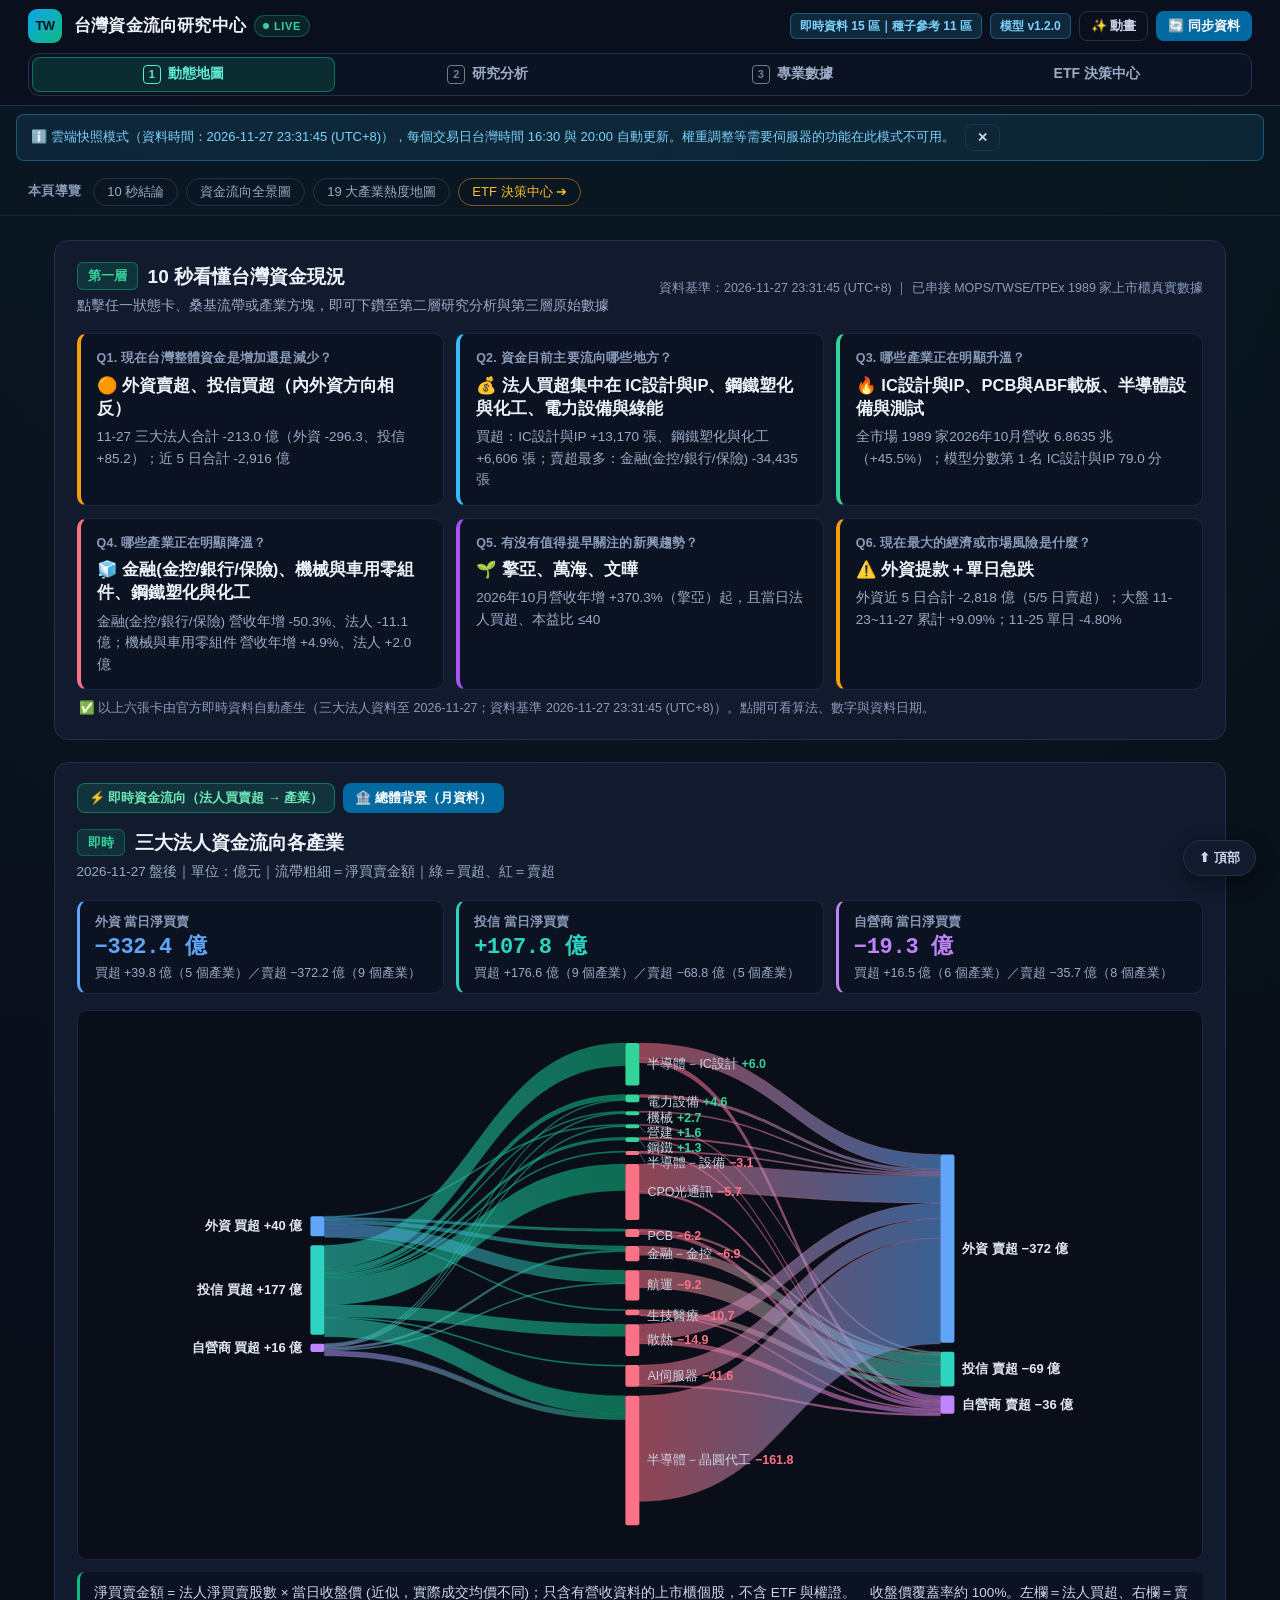
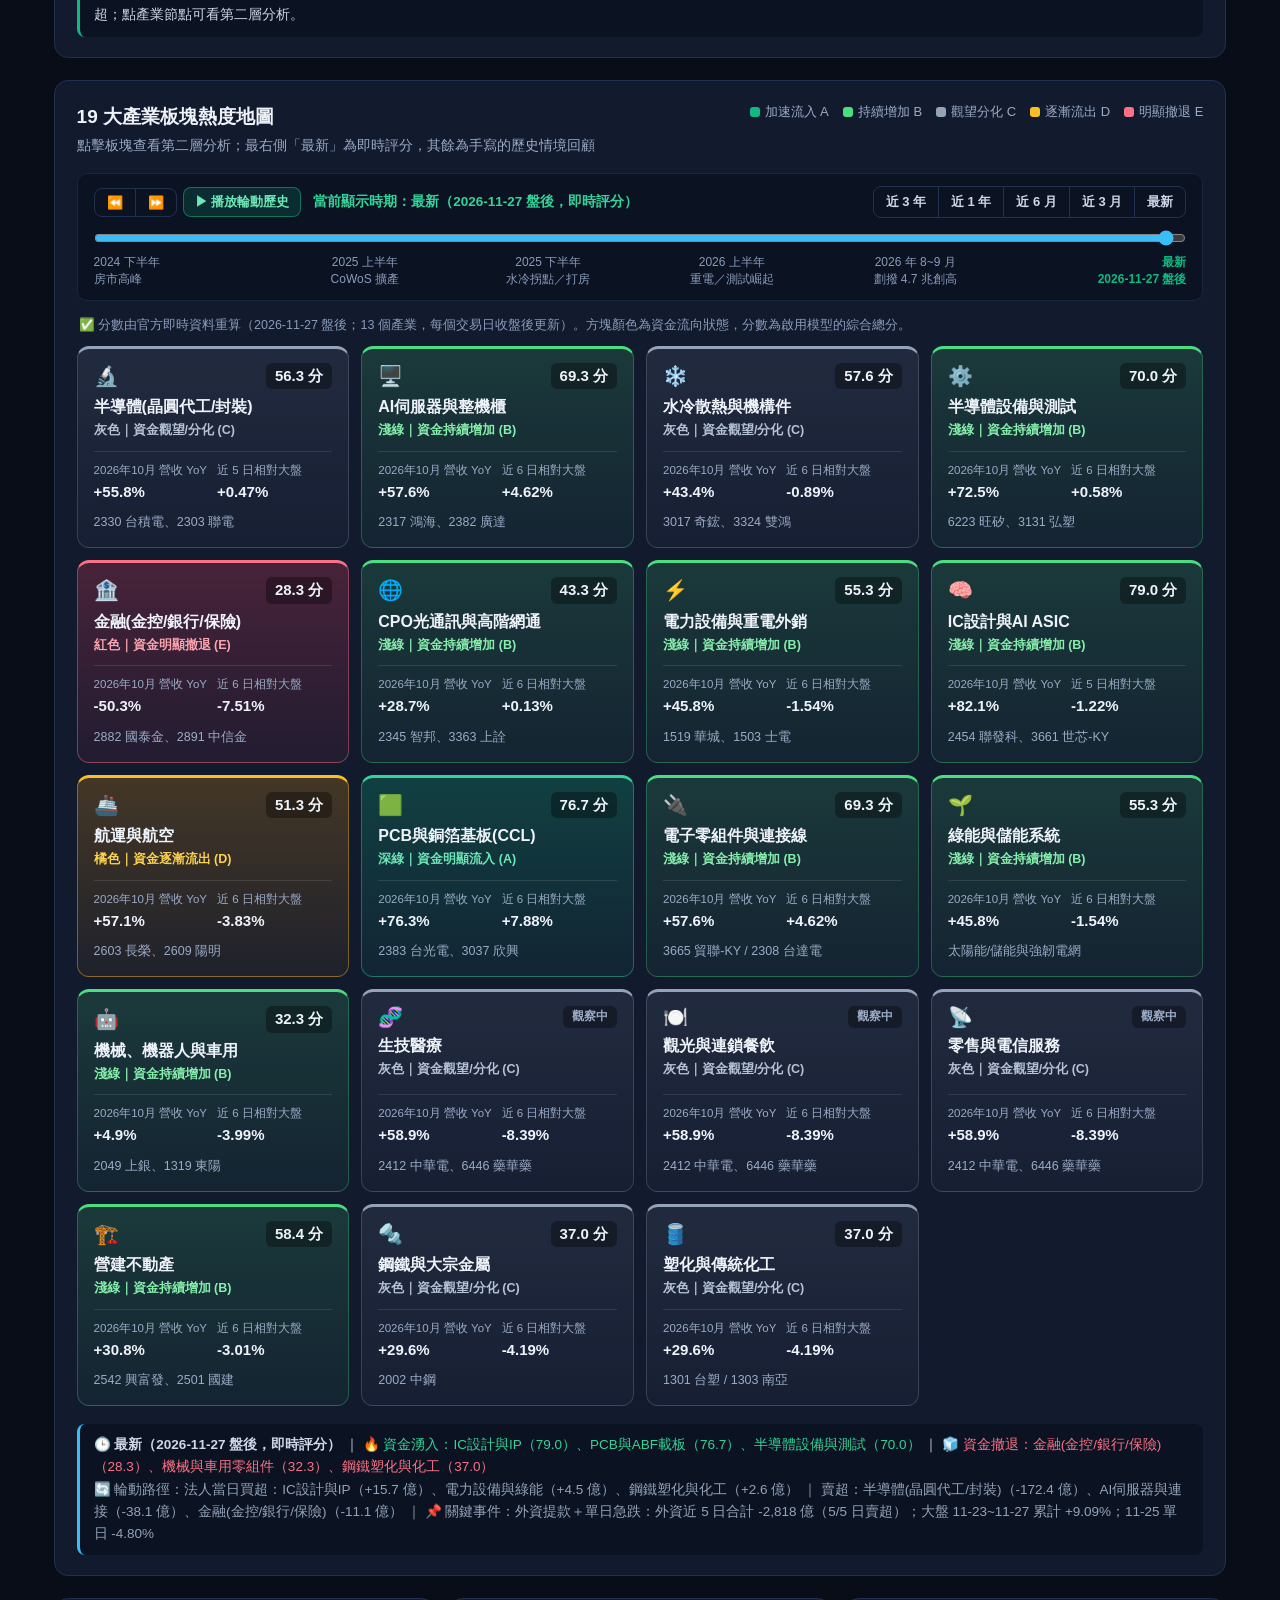
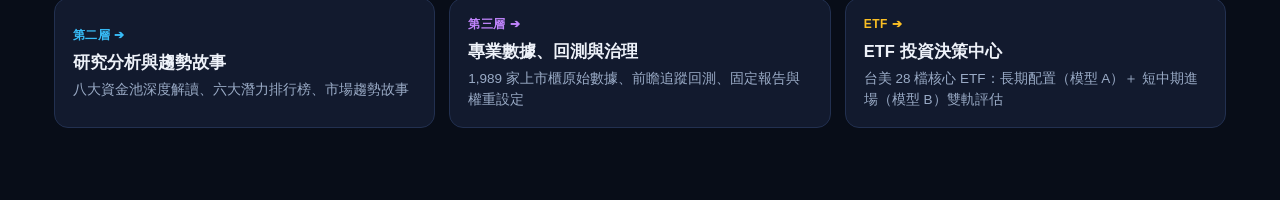
==== commit 585ec674: "chore(data): auto-sync TWSE/TPEx/MOPS live data & ETF scores" ====
--- a/docs/index.html
+++ b/docs/index.html
@@ -2330,8 +2330,8 @@
           <div class="etf-clean-card">
             <div style="display:flex; justify-content:space-between; align-items:center; flex-wrap:wrap; gap:8px; margin-bottom:12px;">
               <div>
-                <div style="font-size:19px; font-weight:800; color:#f8fafc;">圖 4：代表性 ETF 歷史累積績效曲線比較圖（基期＝100）</div>
-                <div style="font-size:14px; color:#94a3b8;">清楚比較市值型(0050/VOO)、科技半導體(0052/QQQ/SMH)、高股息(00878/00713/SCHD)與債券(00937B/SGOV)</div>
+                <div style="font-size:19px; font-weight:800; color:#f8fafc;">圖 4：台股 ETF 近一年實際價格走勢比較圖（基期＝100）</div>
+                <div style="font-size:14px; color:#94a3b8;">官方逐日收盤價（價格報酬，不含息）：市值型(0050)、科技(0052)、高股息(0056/00878/00919/00713)與債券(00937B/00679B)</div>
               </div>
               <div style="display:flex; gap:6px;">
                 <button id="perfBtn_1Y" class="btn btn-sm" onclick="switchPerfChartHorizon('1Y')">近 1 年</button>
@@ -5187,6 +5187,7 @@
       價格報酬（不含息）：1 月 ${p(L.ret_1m)}｜3 月 ${p(L.ret_3m)}｜6 月 ${p(L.ret_6m)}｜1 年 ${p(L.ret_1y)}<br/>
       年化波動 ${fmtEtfPct(L.vol_ann, false, 1)}｜最大回撤 ${fmtEtfPct(L.mdd, false, 1)}｜距 1 年高點 ${fmtEtfPct(L.dd_from_high, true, 1)}｜Beta ${fmtEtfNum(L.beta, false, 2)}｜與加權指數相關 ${fmtEtfNum(L.corr_taiex, false, 2)}｜與 0050 相關 ${fmtEtfNum(L.corr_0050, false, 2)}<br/>
       外資+投信當日淨買賣 ${fmtEtfNum(L.insti_billion, true, 2)} 億元（占成交金額 ${fmtEtfPct(L.insti_ratio_pct, true, 2)}）｜20 日均成交值 ${fmtEtfNum(L.turnover_20d_billion, false, 2)} 億元
+      ${L.split_break ? `<div style="font-size:12.5px; color:#fbbf24; margin-top:4px;">⚠️ 價格歷史在 ${esc(L.split_break)} 有分割／合併造成的斷層（單日變動超過 35%，不是真實漲跌），以上指標與走勢只使用該日之後的資料。</div>` : ''}
       <div style="font-size:12px; color:var(--text-secondary); margin-top:4px;">淨值／折溢價、配息率、含息報酬與初級市場申贖沒有官方即時來源，一律顯示 N/A；規模、費用率、追蹤誤差與持股權重是人工維護（非即時）。</div>
     </div>`;
 }
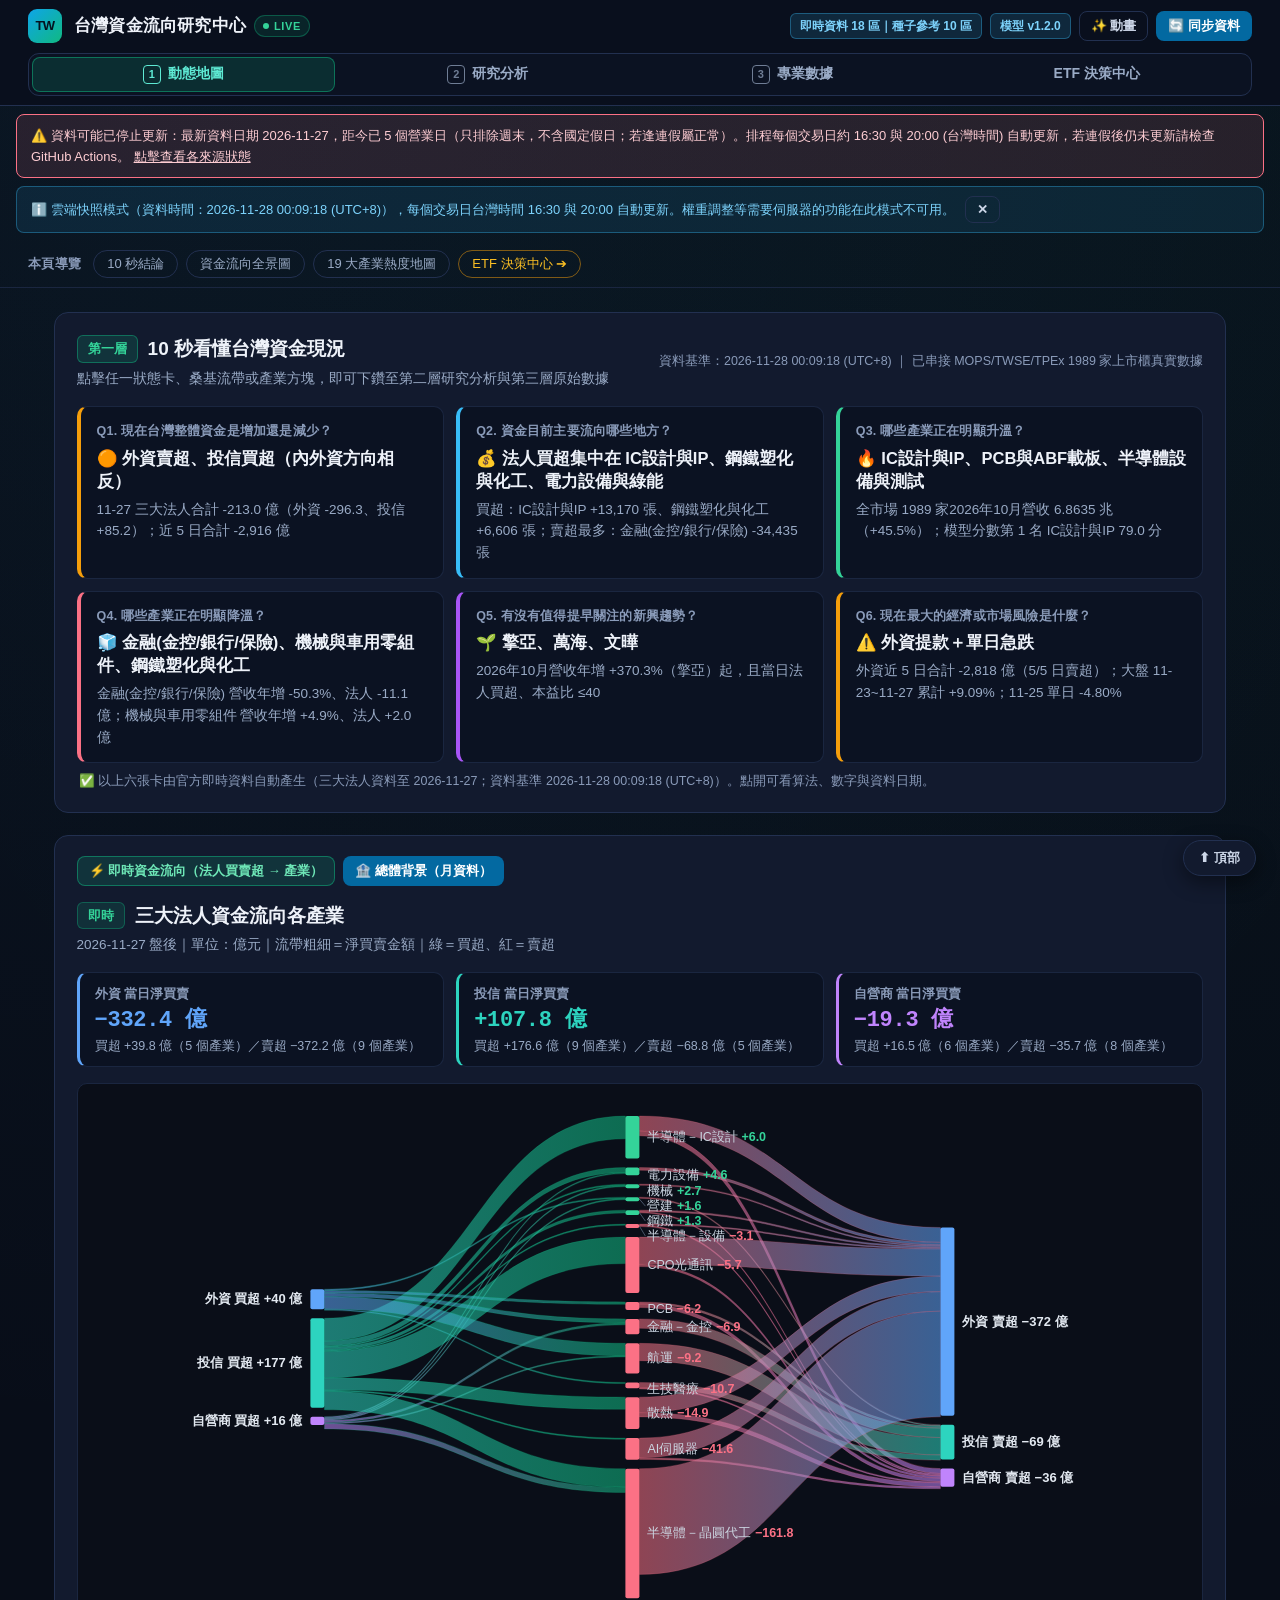
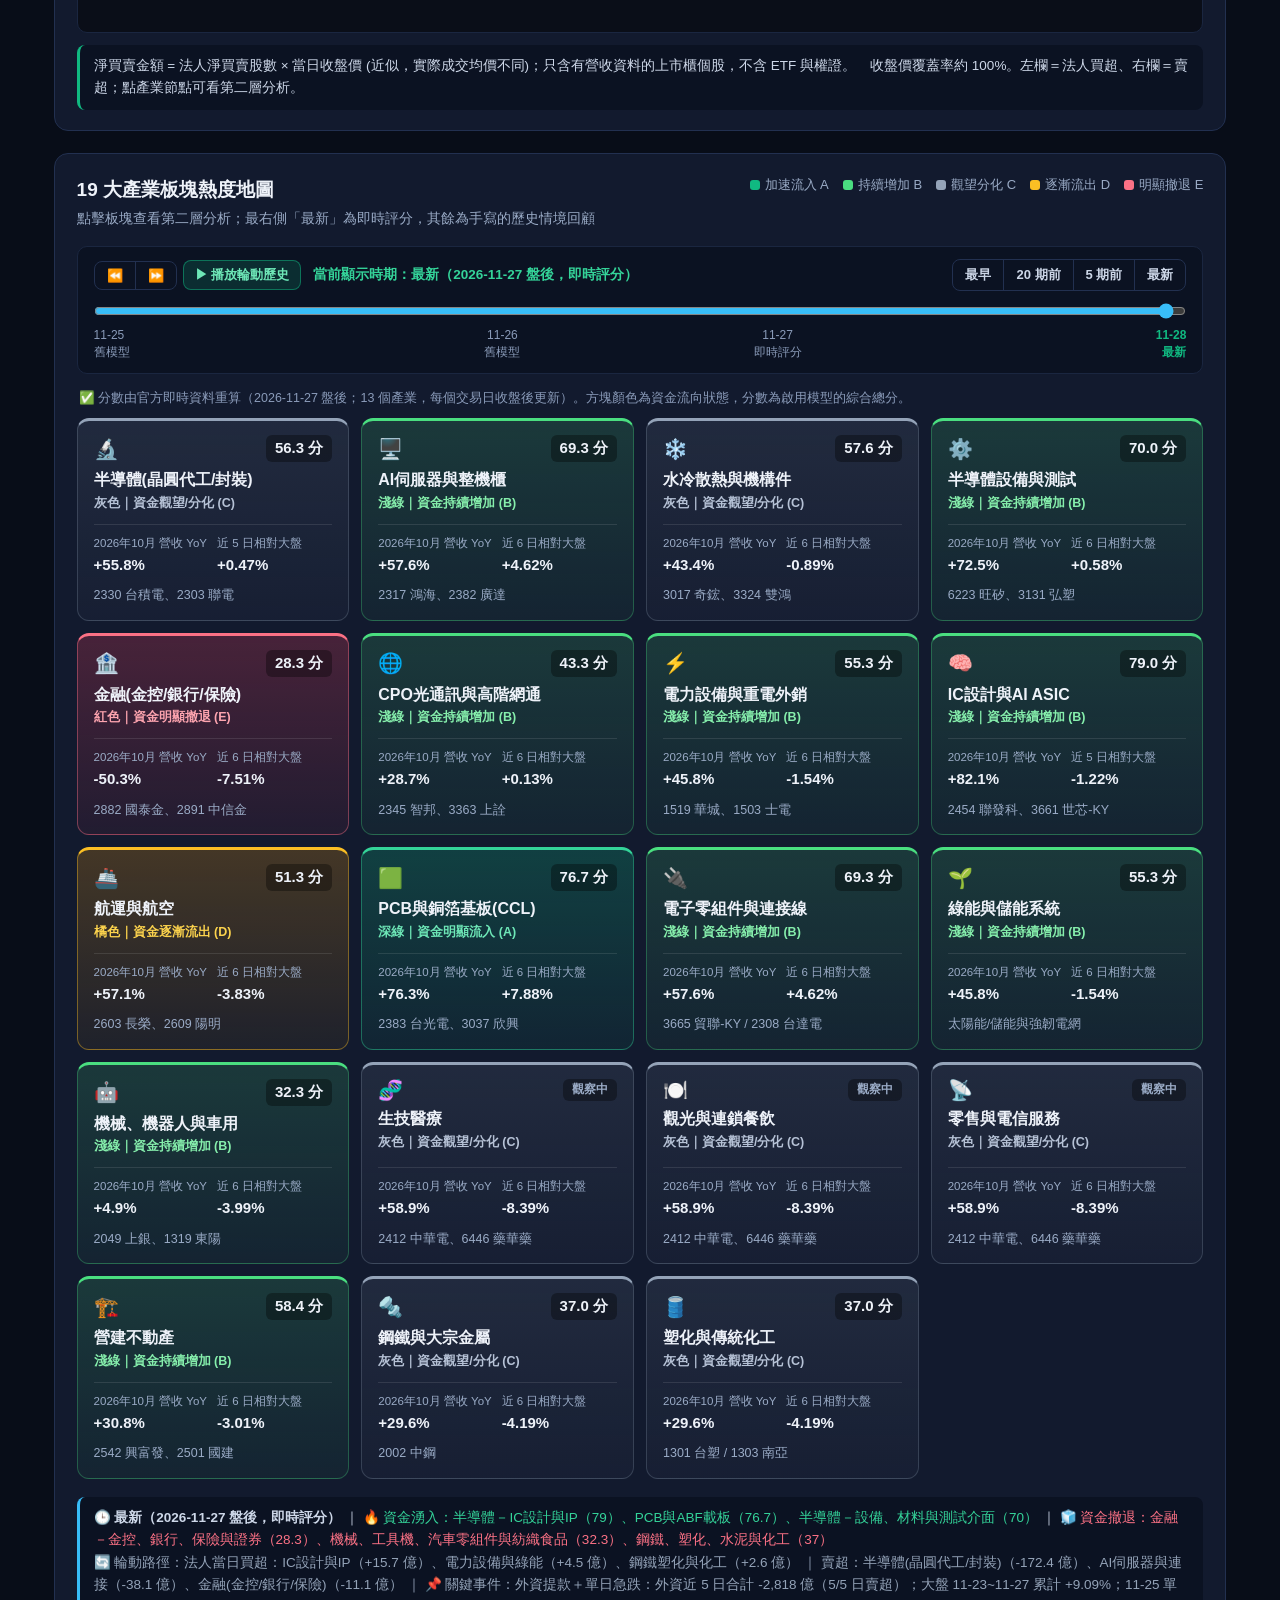
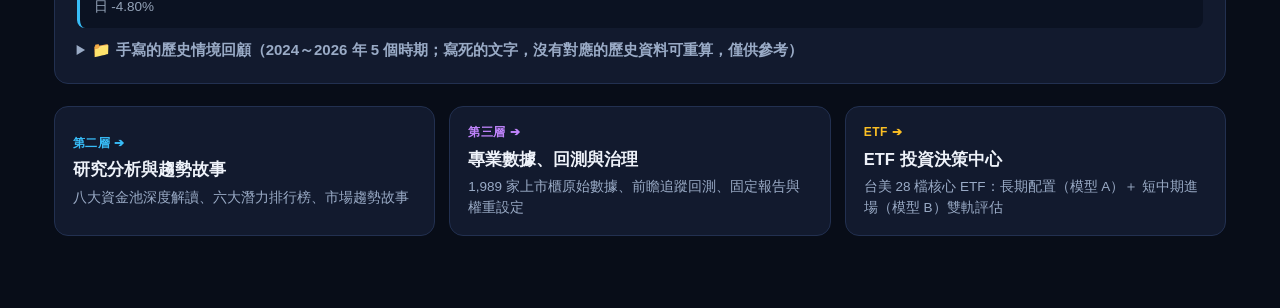
==== commit 74076091: "chore(data): auto-sync TWSE/TPEx/MOPS live data & ETF scores" ====
--- a/docs/index.html
+++ b/docs/index.html
@@ -1740,26 +1740,19 @@
               <span id="timelineCurrentLabel" style="font-size:13.5px; font-weight:700; color:#34d399; margin-left:6px;"></span>
             </div>
             <div class="tool-group">
-              <button class="btn btn-sm" onclick="jumpTimelineWindow('3Y')">近 3 年</button>
-              <button class="btn btn-sm" onclick="jumpTimelineWindow('1Y')">近 1 年</button>
-              <button class="btn btn-sm" onclick="jumpTimelineWindow('6M')">近 6 月</button>
-              <button class="btn btn-sm" onclick="jumpTimelineWindow('3M')">近 3 月</button>
-              <button class="btn btn-sm" onclick="jumpTimelineWindow('1M')">最新</button>
+              <button class="btn btn-sm" onclick="jumpTimelineWindow('FIRST')">最早</button>
+              <button class="btn btn-sm" onclick="jumpTimelineWindow('BACK20')">20 期前</button>
+              <button class="btn btn-sm" onclick="jumpTimelineWindow('BACK5')">5 期前</button>
+              <button class="btn btn-sm" onclick="jumpTimelineWindow('LATEST')">最新</button>
             </div>
           </div>
-          <input type="range" id="timelineRangeInput" class="timeline-slider" aria-label="資金輪動歷史時間軸 (拖曳切換時期)" min="0" max="5" value="5" oninput="onTimelineSliderInput(this.value)" />
-          <div class="timeline-steps">
-            <span>2024 下半年<br/>房市高峰</span>
-            <span>2025 上半年<br/>CoWoS 擴產</span>
-            <span>2025 下半年<br/>水冷拐點／打房</span>
-            <span>2026 上半年<br/>重電／測試崛起</span>
-            <span>2026 年 8~9 月<br/>劃撥 4.7 兆創高</span>
-            <span id="timelineLatestStep" style="color:var(--accent-emerald); font-weight:700;">最新<br/>即時評分</span>
-          </div>
+          <input type="range" id="timelineRangeInput" class="timeline-slider" aria-label="資金輪動歷史時間軸 (拖曳切換快照日)" min="0" max="0" value="0" oninput="onTimelineSliderInput(this.value)" />
+          <div class="timeline-steps" id="timelineSteps"></div>
         </div>
 
         <div id="industryHeatmapGrid" class="heatmap-grid"></div>
         <div id="timelineCompactBar" class="callout"></div>
+        <details id="timelineHandwritten" style="margin-top:10px;"></details>
       </div>
 
       <!-- 首頁底部：下一步 -->
@@ -1820,10 +1813,14 @@
       <div class="section-head">
         <div>
           <div class="section-title"><span class="sec-no">3</span>市場正在發生什麼事？</div>
-          <div class="section-desc">四則結構化趨勢故事，並列正方與反方證據</div>
-        </div>
-      </div>
-      <div id="trendStoriesGrid" class="stories-grid"></div>
+          <div class="section-desc">上方「本週變化」由資料自動產生；四篇手寫趨勢故事收在下方折疊區</div>
+        </div>
+      </div>
+      <div id="weeklyChangesBox"></div>
+      <details style="margin-top:14px;">
+        <summary style="cursor:pointer; font-weight:700; color:var(--text-secondary);">📁 手寫存檔：四篇趨勢故事（2026-11-21 前後撰寫，不會隨資料更新）</summary>
+        <div id="trendStoriesGrid" class="stories-grid" style="margin-top:12px;"></div>
+      </details>
 
       <!-- 4. 時間軸當期四維度詳細解析面板 -->
       <div class="section-head">
@@ -2416,7 +2413,11 @@
           </div>
         </div>
         <div id="etfReportsContainer" class="etf-grid-2"></div>
-        <div id="etfDualBacktestContainer" class="etf-grid-2" style="margin-top:20px;"></div>
+        <div id="etfForwardContainer"></div>
+        <details style="margin-top:20px;">
+          <summary style="cursor:pointer; font-weight:700; color:var(--text-secondary);">📁 手寫存檔：2026-11-21 前後預先寫好的「模型回測」（非實測，僅供留存）</summary>
+          <div id="etfDualBacktestContainer" class="etf-grid-2" style="margin-top:12px;"></div>
+        </details>
 
         <!-- ===================================================================
              第六區（第九節規範）：🤖 Argon ETF Multi-Agent Research Team 管理中心
@@ -2581,6 +2582,52 @@
     '點擊展開「資料新鮮度」面板',
   ].join('\n');
   renderFreshnessPanel();
+  renderStaleBanner();
+}
+
+// ---- 資料過期警示橫幅 ----
+// 靜態頁可能在資料產生很多天後才被開啟，所以以「開啟當下」的日期重算：最新資料日期落後 STALE_BUSINESS_DAYS 個營業日以上就顯示橫幅。
+// 只排除週末，不含國定假日；連假期間出現屬正常，橫幅文字會說明。
+const STALE_BUSINESS_DAYS = 4;
+function businessDaysBetween(fromIso, toDate) {
+  const m = /^(\d{4})-(\d{2})-(\d{2})/.exec(String(fromIso || ''));
+  if (!m) return null;
+  const from = new Date(Date.UTC(+m[1], +m[2] - 1, +m[3]));
+  const to = new Date(Date.UTC(toDate.getFullYear(), toDate.getMonth(), toDate.getDate()));
+  if (to <= from) return 0;
+  let n = 0;
+  for (let d = new Date(from.getTime() + 86400000); d <= to; d = new Date(d.getTime() + 86400000)) {
+    const w = d.getUTCDay();
+    if (w !== 0 && w !== 6) n++;
+  }
+  return n;
+}
+function computeStaleness(p, generatedAt, now) {
+  const dates = ((p && p.source_status) || []).map(x => String(x.data_date || '').slice(0, 10)).filter(d => /^\d{4}-\d{2}-\d{2}$/.test(d)).sort();
+  const latest = dates.length ? dates[dates.length - 1] : String(generatedAt || '').slice(0, 10);
+  const days = businessDaysBetween(latest, now);
+  const failed = ((p && p.source_status) || []).filter(x => x.status === 'FAILED' || x.status === 'EMPTY');
+  return { latest, days, stale: days !== null && days >= STALE_BUSINESS_DAYS, failed };
+}
+function renderStaleBanner(now) {
+  const p = STATE && STATE.data_provenance;
+  let bar = document.getElementById('staleBanner');
+  if (!p) { if (bar) bar.style.display = 'none'; return; }
+  const r = computeStaleness(p, STATE.generated_at, now || new Date());
+  if (!bar) {
+    bar = document.createElement('div');
+    bar.id = 'staleBanner';
+    bar.style.cssText = 'margin:8px 16px; padding:10px 14px; border-radius:8px; font-size:13px; cursor:pointer; border:1px solid #fb7185; background:rgba(251,113,133,.12); color:#fecdd3;';
+    bar.onclick = toggleFreshnessPanel;
+    const header = document.querySelector('header');
+    if (header) header.parentNode.insertBefore(bar, header.nextSibling);
+  }
+  if (!r.stale && !r.failed.length) { bar.style.display = 'none'; return; }
+  bar.style.display = '';
+  const parts = [];
+  if (r.stale) parts.push(`資料可能已停止更新：最新資料日期 ${esc(r.latest)}，距今已 ${r.days} 個營業日（只排除週末，不含國定假日；若逢連假屬正常）。排程每個交易日約 16:30 與 20:00 (台灣時間) 自動更新，若連假後仍未更新請檢查 GitHub Actions。`);
+  if (r.failed.length) parts.push(`${r.failed.length} 個來源擷取失敗或無資料：${r.failed.map(x => esc(x.label)).join('、')}。`);
+  bar.innerHTML = '⚠️ ' + parts.join(' ') + ' <span style="text-decoration:underline;">點擊查看各來源狀態</span>';
 }
 
 function toggleFreshnessPanel() {
@@ -3043,8 +3090,9 @@
   renderEightVitalCards();
   renderSankeyDiagram(parseInt(document.getElementById('sankeyPeriodSelect').value || '4', 10));
   initSankeyMode();
+  initTimeline();
   renderIndustryHeatmap();
-  onTimelineSliderInput(document.getElementById('timelineRangeInput').value || 5);
+  onTimelineSliderInput(document.getElementById('timelineRangeInput').value || 0);
   renderSixLeaderboards();
   renderTrendStories();
 
@@ -4022,7 +4070,7 @@
   return { cls: 'heat-gray', label: '灰色｜資金觀望/分化 (C)' };
 }
 
-function renderIndustryHeatmap(overrideMap = {}) {
+function renderIndustryHeatmap(overrideMap = {}, hist = null) {
   const sectors = getExpanded17Sectors(overrideMap);
   window.__HEATMAP_SECTORS__ = sectors;
   const grid = document.getElementById('industryHeatmapGrid');
@@ -4039,9 +4087,10 @@
     note.style.cssText = 'font-size:12.5px; margin:8px 2px 10px; color:var(--text-muted);';
     grid.parentNode.insertBefore(note, grid);
   }
-  const latestSel = !document.getElementById('timelineRangeInput') || document.getElementById('timelineRangeInput').value === '5';
+  const latestSel = !hist;
   if (!latestSel) {
-    note.textContent = '🕰️ 目前顯示的是「歷史情境」(手寫的時期回顧，用來說明當時的輪動，沒有對應的歷史資料可重算)，不是即時分數。拖到最右側「最新」可回到即時分數。';
+    const srcTxt = hist.source === 'live' ? '由官方資料即時重算的分數' : '即時評分上線前的舊模型分數 (子分數是內建種子值，與現在的分數尺度不同)';
+    note.textContent = `🕰️ 目前顯示的是 ${hist.date} 收盤後當時記下的真實快照（${srcTxt}）。快照只保存分數與等級，所以不顯示營收與相對強弱。拖到最右側「最新」可回到目前的即時分數。`;
   } else if (liveInds.length) {
     const asOf = (liveInds[0].as_of_date || '').slice(0, 10);
     note.textContent = `✅ 分數由官方即時資料重算（${asOf} 盤後；${liveInds.length} 個產業，每個交易日收盤後更新）。方塊顏色為資金流向狀態，分數為啟用模型的綜合總分。`;
@@ -4051,9 +4100,10 @@
 
   grid.innerHTML = sectors.map((sec, idx) => {
     const hInfo = stateToHeatClass(sec.effectiveState);
-    const isUnratable = sec.total_weighted_score == null || sec.rotation_state === 'INSUFFICIENT_DATA';
-    // 歷史情境的顏色是手寫的，不能配上現在的即時分數，否則會被誤認為當時的分數
-    const scoreDisplay = !latestSel ? '歷史情境' : (isUnratable ? '觀察中' : `${sec.total_weighted_score.toFixed(1)} 分`);
+    const hs = hist ? (hist.scores || {})[sec.industry_id] : null;
+    const isUnratable = hist ? (!hs || hs.score == null) : (sec.total_weighted_score == null || sec.rotation_state === 'INSUFFICIENT_DATA');
+    // 歷史格顯示「當時記下」的分數與等級，絕不配上現在的即時分數
+    const scoreDisplay = hist ? (isUnratable ? '觀察中' : `${Number(hs.score).toFixed(1)} 分`) : (isUnratable ? '觀察中' : `${sec.total_weighted_score.toFixed(1)} 分`);
     const agg = sec.live_agg || {};
     const compNames = sec.focusTicker || (sec.representative_companies || []).slice(0, 2).map(c => `${c.ticker} ${c.name}`).join('、');
 
@@ -4076,11 +4126,12 @@
           <div class="ht-state">${hInfo.label}</div>
         </div>
         <div>
-          <div class="ht-metrics">
+          ${hist ? `<div class="ht-metrics"><div><div class="ht-m-label">快照日 ${esc(hist.date.slice(5))} 預警等級</div><div class="ht-m-val">${esc((hs && hs.level) || '—')}</div></div></div>
+          <div class="ht-comp" style="margin-top:8px;" title="${compNames}">${compNames}</div>` : `<div class="ht-metrics">
             <div><div class="ht-m-label">${monthLabel} 營收 YoY</div><div class="ht-m-val ${cls(yoyVal)}">${sgn(yoyVal)}</div></div>
             <div><div class="ht-m-label">${rsLabel}</div><div class="ht-m-val ${cls(rsVal)}">${sgn(rsVal)}</div></div>
           </div>
-          <div class="ht-comp" style="margin-top:8px;" title="${compNames}">${compNames}</div>
+          <div class="ht-comp" style="margin-top:8px;" title="${compNames}">${compNames}</div>`}
         </div>
       </div>
     `;
@@ -4133,14 +4184,72 @@
 /* =========================================================================
    5. 資金輪動動畫時間軸播放器 (Timeline Player)
    ========================================================================= */
-// 時間軸資料：前 5 格是手寫的歷史情境 (沒有對應的歷史資料可重算，標明為歷史情境)；
-// 最右側「最新」優先使用後端用即時資料產生的內容 (STATE.home_pulse.timeline_latest)，沒有時才退回手寫文字並標示。
+// 時間軸資料：每一格是 industry_score_history 裡的一個「真實快照日」(後端 live_timeline.py 產生，STATE.timeline_history)。
+// 文字由資料機械式產生；最右側「最新」再疊上首頁摘要產生的即時法人文字。沒有任何快照時才退回手寫的「最新」並標示。
+// 原本 5 格手寫的歷史情境 (TIMELINE_SNAPSHOTS 前 5 筆) 移到時間軸下方折疊的「手寫歷史情境回顧」。
+function timelinePoints() {
+  const th = STATE && STATE.timeline_history;
+  return (th && th.available && th.points) ? th.points : [];
+}
+
+function pointToSnapshot(pt, isLast) {
+  const fmt = (arr, f) => (arr && arr.length) ? arr.map(f).join('、') : '無';
+  const srcTxt = pt.source === 'live' ? '即時評分' : '舊模型種子分數';
+  const heat = {};
+  Object.keys(pt.scores || {}).forEach(id => { const st = pt.scores[id].state; if (st) heat[id] = st; });
+  const lv = pt.levels || {};
+  const lvTxt = Object.keys(lv).sort().map(k => `${k}：${lv[k]}`).join('、') || '無';
+  const snap = {
+    label: `${pt.date} 盤後（${srcTxt}）`,
+    flowSummary: `當日 ${pt.scored} / ${pt.total} 個產業有評分，平均 ${pt.avg == null ? '—' : pt.avg} 分。預警等級分布：${lvTxt}。`,
+    hotIndustries: fmt(pt.hot, h => `${h.name}（${h.score}）`),
+    coldIndustries: fmt(pt.cold, h => `${h.name}（${h.score}）`),
+    rotationOrder: pt.has_prev
+      ? `與前一個快照日相比，分數升幅最大：${fmt(pt.movers_up, m => `${m.name}（+${m.delta}）`)} ｜ 降幅最大：${fmt(pt.movers_down, m => `${m.name}（${m.delta}）`)}`
+      : '這是第一個快照日，沒有前一期可比較',
+    keyEvent: pt.source === 'live' ? '分數由官方資料每日重算；此處不附任何人工撰寫的事件說明。' : '此格的 5 項子分數是內建種子值 (營收與法人輸入是官方資料)，與之後的即時評分尺度不同。',
+    heatOverrides: heat,
+    hist: { date: pt.date, source: pt.source, scores: pt.scores },
+  };
+  const live = STATE && STATE.home_pulse && STATE.home_pulse.timeline_latest;
+  if (isLast && live && pt.source === 'live') {
+    // 最新一格：疊上首頁摘要由即時資料產生的法人買賣超文字，並回到「即時分數」畫面 (不是歷史快照)
+    return { ...snap, flowSummary: live.flowSummary, rotationOrder: live.rotationOrder, keyEvent: live.keyEvent, label: live.label, hist: null };
+  }
+  return isLast && pt.source === 'live' ? { ...snap, hist: null } : snap;
+}
+
 function getTimelineSnapshot(idx) {
-  const base = TIMELINE_SNAPSHOTS[idx] || TIMELINE_SNAPSHOTS[5];
-  if (idx < 5) return { ...base, label: `【歷史情境・手寫】${base.label}` };
+  const pts = timelinePoints();
+  if (pts.length) {
+    const i = Math.max(0, Math.min(pts.length - 1, idx));
+    return pointToSnapshot(pts[i], i === pts.length - 1);
+  }
+  // 沒有快照時：只剩手寫的「最新」，明確標示
+  const base = TIMELINE_SNAPSHOTS[5];
   const live = STATE && STATE.home_pulse && STATE.home_pulse.timeline_latest;
-  if (live) return { ...base, ...live, heatOverrides: {} };
-  return { ...base, label: `【手寫・未更新】${base.label}`, heatOverrides: {} };
+  if (live) return { ...base, ...live, heatOverrides: {}, hist: null };
+  return { ...base, label: `【手寫・未更新】${base.label}`, heatOverrides: {}, hist: null };
+}
+
+// 依快照數量設定滑桿範圍與下方日期刻度；也在折疊區列出手寫的歷史情境回顧
+function initTimeline() {
+  const pts = timelinePoints();
+  const n = Math.max(1, pts.length);
+  const slider = document.getElementById('timelineRangeInput');
+  if (slider) { slider.min = 0; slider.max = n - 1; slider.value = n - 1; }
+  const steps = document.getElementById('timelineSteps');
+  if (steps) {
+    const pick = n <= 6 ? pts.map((_, i) => i) : [0, Math.round((n - 1) / 3), Math.round(2 * (n - 1) / 3), n - 1];
+    steps.innerHTML = pts.length
+      ? pick.map(i => `<span${i === n - 1 ? ' id="timelineLatestStep" style="color:var(--accent-emerald); font-weight:700;"' : ''}>${esc(pts[i].date.slice(5))}<br/>${i === n - 1 ? '最新' : (pts[i].source === 'live' ? '即時評分' : '舊模型')}</span>`).join('')
+      : '<span id="timelineLatestStep" style="color:var(--accent-emerald); font-weight:700;">最新<br/>即時評分</span>';
+  }
+  const hw = document.getElementById('timelineHandwritten');
+  if (hw && typeof TIMELINE_SNAPSHOTS !== 'undefined') {
+    hw.innerHTML = `<summary style="cursor:pointer; font-weight:600; color:var(--text-secondary);">📁 手寫的歷史情境回顧（2024～2026 年 5 個時期；寫死的文字，沒有對應的歷史資料可重算，僅供參考）</summary>` +
+      TIMELINE_SNAPSHOTS.slice(0, 5).map(t => `<div class="evidence-box" style="margin:8px 0;"><strong>${esc(t.label)}</strong><br/>${esc(t.flowSummary)}<br/><span style="color:#94a3b8;">熱門：${esc(t.hotIndustries)} ｜ 降溫：${esc(t.coldIndustries)}</span></div>`).join('');
+  }
 }
 
 function onTimelineSliderInput(val) {
@@ -4149,12 +4258,8 @@
   document.getElementById('timelineRangeInput').value = idx;
 
   // 同步更新上方 19宮格產業熱度地圖顏色！
-  renderIndustryHeatmap(snap.heatOverrides || {});
-
-  const stepEl = document.getElementById('timelineLatestStep');
-  if (stepEl && STATE && STATE.home_pulse && STATE.home_pulse.timeline_latest) {
-    stepEl.innerHTML = `最新<br/>${(STATE.home_pulse.timeline_latest.label.match(/\d{4}-\d{2}-\d{2}/) || [''])[0]} 盤後`;
-  }
+  renderIndustryHeatmap(snap.hist ? (snap.heatOverrides || {}) : {}, snap.hist || null);
+
   const lblEl = document.getElementById('timelineCurrentLabel');
   if (lblEl) lblEl.textContent = `當前顯示時期：${snap.label}`;
   const compactEl = document.getElementById('timelineCompactBar');
@@ -4188,17 +4293,20 @@
   `;
 }
 
+function timelineLastIndex() { return Math.max(0, timelinePoints().length - 1); }
+
 function stepTimeline(delta) {
   const slider = document.getElementById('timelineRangeInput');
   let v = parseInt(slider.value, 10) + delta;
   if (v < 0) v = 0;
-  if (v > 5) v = 5;
+  if (v > timelineLastIndex()) v = timelineLastIndex();
   onTimelineSliderInput(v);
 }
 
 function jumpTimelineWindow(win) {
-  const map = { '3Y': 0, '1Y': 2, '6M': 3, '3M': 4, '1M': 5 };
-  onTimelineSliderInput(map[win] ?? 5);
+  const last = timelineLastIndex();
+  const map = { FIRST: 0, BACK5: Math.max(0, last - 5), BACK20: Math.max(0, last - 20), LATEST: last };
+  onTimelineSliderInput(map[win] ?? last);
 }
 
 function toggleTimelinePlay() {
@@ -4214,7 +4322,7 @@
   onTimelineSliderInput(idx);
   TIMELINE_TIMER = setInterval(() => {
     idx++;
-    if (idx > 5) {
+    if (idx > timelineLastIndex()) {
       clearInterval(TIMELINE_TIMER);
       TIMELINE_TIMER = null;
       btn.textContent = '▶ 重新播放';
@@ -4373,7 +4481,44 @@
    7. 「市場正在發生什麼事」產業趨勢故事模式 (Trend Story Mode)
    ========================================================================= */
 // 趨勢故事是依特定日期寫成的敘事文章 (沒有可即時化的來源)，每一篇都標明撰寫期間，避免被當成最新分析。
+// 本週變化：由 live_timeline.weekly_changes 產生 (STATE.timeline_history.weekly)，全部來自真實快照與法人資料
+function renderWeeklyChanges() {
+  const box = document.getElementById('weeklyChangesBox');
+  if (!box) return;
+  const th = STATE && STATE.timeline_history;
+  const w = th && th.weekly;
+  if (!w || !w.available) {
+    box.innerHTML = `<div class="card"><div class="card-title">本週變化</div><div style="color:var(--text-secondary);">${esc((w && w.reason) || '快照日不足，累積後會自動顯示分數、預警等級與法人資金的週變化。')}</div></div>`;
+    return;
+  }
+  const sg = (v) => (v >= 0 ? '+' : '') + v;
+  const list = (arr, f) => (arr && arr.length) ? arr.map(f).join('<br/>') : '<span style="color:var(--text-muted);">無</span>';
+  const scale = w.mixed_scale
+    ? `<div class="callout" style="margin:8px 0; --callout-col:var(--accent-orange); font-size:12.5px;">⚠️ 起點快照 (${esc(w.from_date)}) 與最新快照的分數來源不同（${esc(w.from_source === 'live' ? '即時評分' : '舊模型種子分數')} → ${esc(w.to_source === 'live' ? '即時評分' : '舊模型種子分數')}），兩者尺度與方法不同，分數變化包含模型切換的影響，不能直接當作產業轉強或轉弱。</div>` : '';
+  const gapNote = w.gap_days < 5 ? `（目前只累積 ${w.gap_days} 個快照日的間隔，滿 5 天才是完整一週）` : '';
+  const lv = (w.level_changes || []).filter(c => c.from && c.to);
+  const inst = w.inst || {};
+  const instHtml = inst.available ? `
+      <div class="evidence-box"><strong>💰 外資＋投信近 ${inst.days} 個交易日 (${esc(inst.from.slice(5))}～${esc(inst.to.slice(5))}) 累計淨買賣</strong><br/>
+        買超：${list(inst.buy, b => `${esc(b.name)} ${sg(b.value)} 億`)}<br/>賣超：${list(inst.sell, b => `${esc(b.name)} ${sg(b.value)} 億`)}
+        ${(inst.flips && inst.flips.length) ? `<br/><strong>方向翻轉 (與前 5 日相反)：</strong>${inst.flips.map(f => `${esc(f.name)}（前 5 日 ${sg(f.prior)} → 近 5 日 ${sg(f.recent)} 億）`).join('、')}` : ''}
+      </div>` : '';
+  box.innerHTML = `
+    <div class="card" style="border-left:4px solid var(--accent-emerald);">
+      <div class="card-header"><div class="card-title" style="font-size:16px;">✅ 本週變化（自動產生：${esc(w.from_date)} → ${esc(w.to_date)}）</div></div>
+      <div style="font-size:12.5px; color:var(--text-secondary);">由每日評分快照與法人買賣超機械式比較，沒有手寫敘事；只描述變化，不解釋原因 ${gapNote}</div>
+      ${scale}
+      <div class="stories-grid" style="margin-top:10px;">
+        <div class="evidence-box"><strong>📈 分數升幅最大</strong><br/>${list(w.score_up, r => `${esc(r.name)}：${r.from} → ${r.to}（${sg(r.delta)}）`)}</div>
+        <div class="evidence-box counter"><strong>📉 分數降幅最大</strong><br/>${list(w.score_down, r => `${esc(r.name)}：${r.from} → ${r.to}（${sg(r.delta)}）`)}</div>
+        <div class="evidence-box invalid"><strong>🔔 預警等級變動</strong><br/>${list(lv, c => `${esc(c.name)}：${esc(c.from)} → ${esc(c.to)} ${c.direction === 'up' ? '▲' : '▼'}`)}</div>
+      </div>
+      ${instHtml}
+    </div>`;
+}
+
 function renderTrendStories() {
+  renderWeeklyChanges();
   const stories = [
     {
       title: "故事一：台灣史上最大規模「內資被動化承接」正在對決「外資避險提款」",
@@ -4445,7 +4590,7 @@
     storiesNote.style.cssText = 'font-size:12.5px; margin:4px 2px 10px; color:var(--text-muted);';
     storiesGrid.parentNode.insertBefore(storiesNote, storiesGrid);
   }
-  storiesNote.textContent = '🕰️ 以下四篇是 2026-11-21 前後撰寫的敘事文章，引用當時的總經與市場數字，不會隨資料更新；最新數字請看上方即時區塊。';
+  storiesNote.textContent = '🕰️ 以下四篇是 2026-11-21 前後撰寫的敘事文章，引用當時的總經與市場數字，不會隨資料更新；最新變化請看上方「本週變化」。';
   storiesGrid.innerHTML = stories.map(st => `
     <div class="story-card">
       <div style="display:flex; justify-content:space-between; align-items:center; flex-wrap:wrap; gap:8px; margin-bottom:10px;">
@@ -4975,8 +5120,11 @@
   const container = document.getElementById('reportsContainer');
   const list = STATE.research_reports.filter(r => freq === 'ALL' || r.frequency === freq);
   const liveN = STATE.research_reports.filter(r => r.text_source === 'live').length;
+  const liveQ = STATE.research_reports.some(r => r.text_source === 'live' && r.frequency === '每季');
   setSourceNote('reportsContainer', 'reportsSourceNote', liveN
-    ? `✅ 每日／每週／每月報告由官方即時資料機械式產生（共 ${liveN} 份，各頻率保留最近幾份；週報、月報只涵蓋已累積資料的交易日並會標明天數）。每季報告需要總體與財報資料，沒有即時來源，仍是手寫並標示「不會自動更新」。`
+    ? (liveQ
+      ? `✅ 每日／每週／每月／每季報告都由官方即時資料機械式產生（共 ${liveN} 份，各頻率保留最近幾份；週報、月報、季報只涵蓋已累積資料並會標明天數或月數）。季報是「產業營收與資金季報」：由累積的月營收、評分快照與法人買賣金額組成，沒有總體經濟與財報資料，本季營收湊滿三個月前標示「累積中」。`
+      : `✅ 每日／每週／每月報告由官方即時資料機械式產生（共 ${liveN} 份，各頻率保留最近幾份；週報、月報只涵蓋已累積資料的交易日並會標明天數）。每季報告目前仍是手寫並標示「不會自動更新」（累積到一個完整月營收後會改為自動產生）。`)
     : '⚠️ 此快照的固定研究報告全部是 2026-11-22 前後手寫的，不會隨資料更新。');
   container.innerHTML = list.map(r => {
     const sectionsHtml = (r.key_findings || []).map(sec => `
@@ -6649,9 +6797,10 @@
     `).join('');
   }
 
+  renderEtfForward();
   const bts = STATE.etf_center.backtests || [];
   const btBox = document.getElementById('etfDualBacktestContainer');
-  setSourceNote('etfDualBacktestContainer', 'etfBacktestNote', '⚠️ 下方模型 A／B 的「回測」是 2026-11-21 前後手寫的示範數字（勝率、樣本數、年化報酬等），不是由資料計算出來的實測結果，請勿當成模型有效的證據；本系統目前沒有 ETF 分數的歷史快照，無法做真正的回測。');
+  setSourceNote('etfDualBacktestContainer', 'etfBacktestNote', '⚠️ 下方模型 A／B 的「回測」是 2026-11-21 前後手寫的示範數字（勝率、樣本數、年化報酬等），不是由資料計算出來的實測結果，請勿當成模型有效的證據；真正的檢驗請看上方「ETF 前瞻追蹤」。');
   if (btBox) {
     btBox.innerHTML = bts.map(b => {
       const km = b.key_metrics || {};
@@ -8321,6 +8470,66 @@
   setSankeyMode(pref || (hasLive ? 'live' : 'macro'));
   if (!hasLive && SANKEY_MODE === 'live') setSankeyMode('macro');
 }
+
+/* =========================================================================
+   ETF 前瞻追蹤 (取代手寫的「ETF 模型回測」)
+   資料由後端 etf_backtest.compute_etf_forward() 產生 (STATE.etf_forward)：
+   每次即時評分記下 A/B 分數與結論，之後用快照日之後實際的 ETF 相對加權指數超額報酬檢驗；沒有手寫數字。
+   ========================================================================= */
+function renderEtfForward() {
+  const box = document.getElementById('etfForwardContainer');
+  if (!box) return;
+  const ef = STATE && STATE.etf_forward;
+  if (!ef || !ef.available) {
+    box.innerHTML = '<div class="card"><div class="card-title">ETF 前瞻追蹤</div><div style="color:var(--text-secondary);">尚無 ETF 評分快照，累積後才會顯示（每次同步記錄一份）。</div></div>';
+    return;
+  }
+  const fmtPct = (v) => v == null ? '—' : `<span class="${v >= 0 ? 'pos' : 'neg'}">${v >= 0 ? '+' : ''}${v}%</span>`;
+  const badge = ef.any_matured
+    ? '<span class="badge badge-grade-B">已有成熟訊號</span>'
+    : '<span class="badge badge-grade-C">累積中：尚無成熟樣本</span>';
+
+  const modelBlock = (key, title) => {
+    const m = ef.models && ef.models[key];
+    if (!m) return '';
+    const progress = m.horizon_results.map(h => {
+      const needed = h.horizon + 1;
+      const have = Math.min(needed, ef.index_trading_days_after_first_snapshot);
+      const pct = Math.round(100 * have / needed);
+      const state = h.matured_signals
+        ? `已成熟 ${h.matured_signals} 筆，尚待 ${h.pending_signals} 筆`
+        : `還需約 ${h.trading_days_needed} 個交易日才會有第一筆結果`;
+      return `<div style="margin:6px 0;">
+        <div style="display:flex; justify-content:space-between; font-size:12.5px;"><span><strong>${h.horizon} 個交易日</strong>觀察期</span><span style="color:var(--text-secondary);">${state}</span></div>
+        <div style="height:8px; background:rgba(255,255,255,.08); border-radius:4px; overflow:hidden;"><div style="height:100%; width:${pct}%; background:#38bdf8;"></div></div></div>`;
+    }).join('');
+    const results = m.horizon_results.filter(h => h.matured_signals > 0).map(h => {
+      const rows = h.levels.map(l => `<tr><td>${esc(l.label || l.level)}</td><td>${l.n}</td><td>${fmtPct(l.mean_rel_pct)}</td>
+        <td>${l.hit_rate_pct == null ? '—' : l.hit_rate_pct + '%'}<div style="font-size:11px; color:var(--text-secondary);">${esc(l.hit_definition || '不計命中率')}</div></td></tr>`).join('');
+      const warn = (!h.enough_for_rates || !h.enough_for_ic)
+        ? `<div class="evidence-box invalid" style="margin:8px 0;"><strong>樣本不足，僅供觀察，不是結論</strong>（命中率需 ${ef.min_signals} 筆成熟訊號、IC 需 ${ef.min_dates} 個快照日）。</div>` : '';
+      const ic = h.ic ? `平均 IC <strong>${h.ic.mean}</strong>（${h.ic.dates} 個快照日；0 代表沒有預測力）` : 'IC：資料不足 (每個快照日需要至少 8 檔 ETF 已成熟)';
+      return `<div style="margin-top:12px;"><div style="font-weight:700;">${h.horizon} 個交易日後：${h.matured_signals} 筆成熟訊號（${h.matured_dates} 個快照日）</div>${warn}
+        <table><thead><tr><th>結論</th><th>筆數</th><th>平均超額報酬</th><th>命中率</th></tr></thead><tbody>${rows}</tbody></table>
+        <div style="font-size:12.5px; margin-top:6px;">${ic}</div></div>`;
+    }).join('');
+    return `<div style="margin-top:14px; padding-top:10px; border-top:1px solid rgba(255,255,255,.08);">
+      <div style="font-weight:800;">${esc(title)}（${m.signal_count} 筆快照訊號）</div>${progress}${results}</div>`;
+  };
+
+  box.innerHTML = `
+    <div class="card" style="border-left:4px solid var(--accent-emerald); margin-top:20px;">
+      <div class="card-header"><div>
+        <div class="card-title" style="font-size:16px;">✅ ETF 前瞻追蹤（取代下方手寫的回測；只統計快照日之後實際發生的行情）</div>
+        <div style="font-size:12px; color:var(--text-secondary); margin-top:2px;">已累積 ${ef.snapshot_days} 個快照日（${esc(ef.first_snapshot)} ～ ${esc(ef.last_snapshot)}）｜追蹤 ${ef.etf_count} 檔非槓桿 ETF｜基準：${esc(ef.benchmark)}（價格報酬）</div>
+      </div>${badge}</div>
+      ${ef.any_matured ? '' : `<div class="evidence-box" style="margin:10px 0;">目前還沒有任何一筆訊號走完觀察期，所以<strong>沒有命中率、IC 或超額報酬可以顯示</strong>，這是刻意的：系統不會用手寫數字替代。之後每個交易日進度會前進；統計上有意義的結論通常要累積 2～3 個月。</div>`}
+      ${modelBlock('B', '🔵 模型 B：短中期進場時機（結論「條件相對有利」超額報酬 > 0 算命中；「風險偏高」< 0 算成功避險）')}
+      ${modelBlock('A', '🟢 模型 A：長期配置（結論「適合進一步研究」超額報酬 > 0 算命中；長期模型本非為 5~20 天設計，只是誠實檢驗）')}
+      <details style="margin-top:12px;" open><summary style="cursor:pointer; font-weight:600;">方法與限制</summary>
+        <ul style="font-size:12.5px; color:var(--text-secondary); margin:6px 0 0 18px;">${(ef.caveats || []).map(c => `<li>${esc(c)}</li>`).join('')}</ul></details>
+    </div>`;
+}
 </script>
 </body>
 </html>
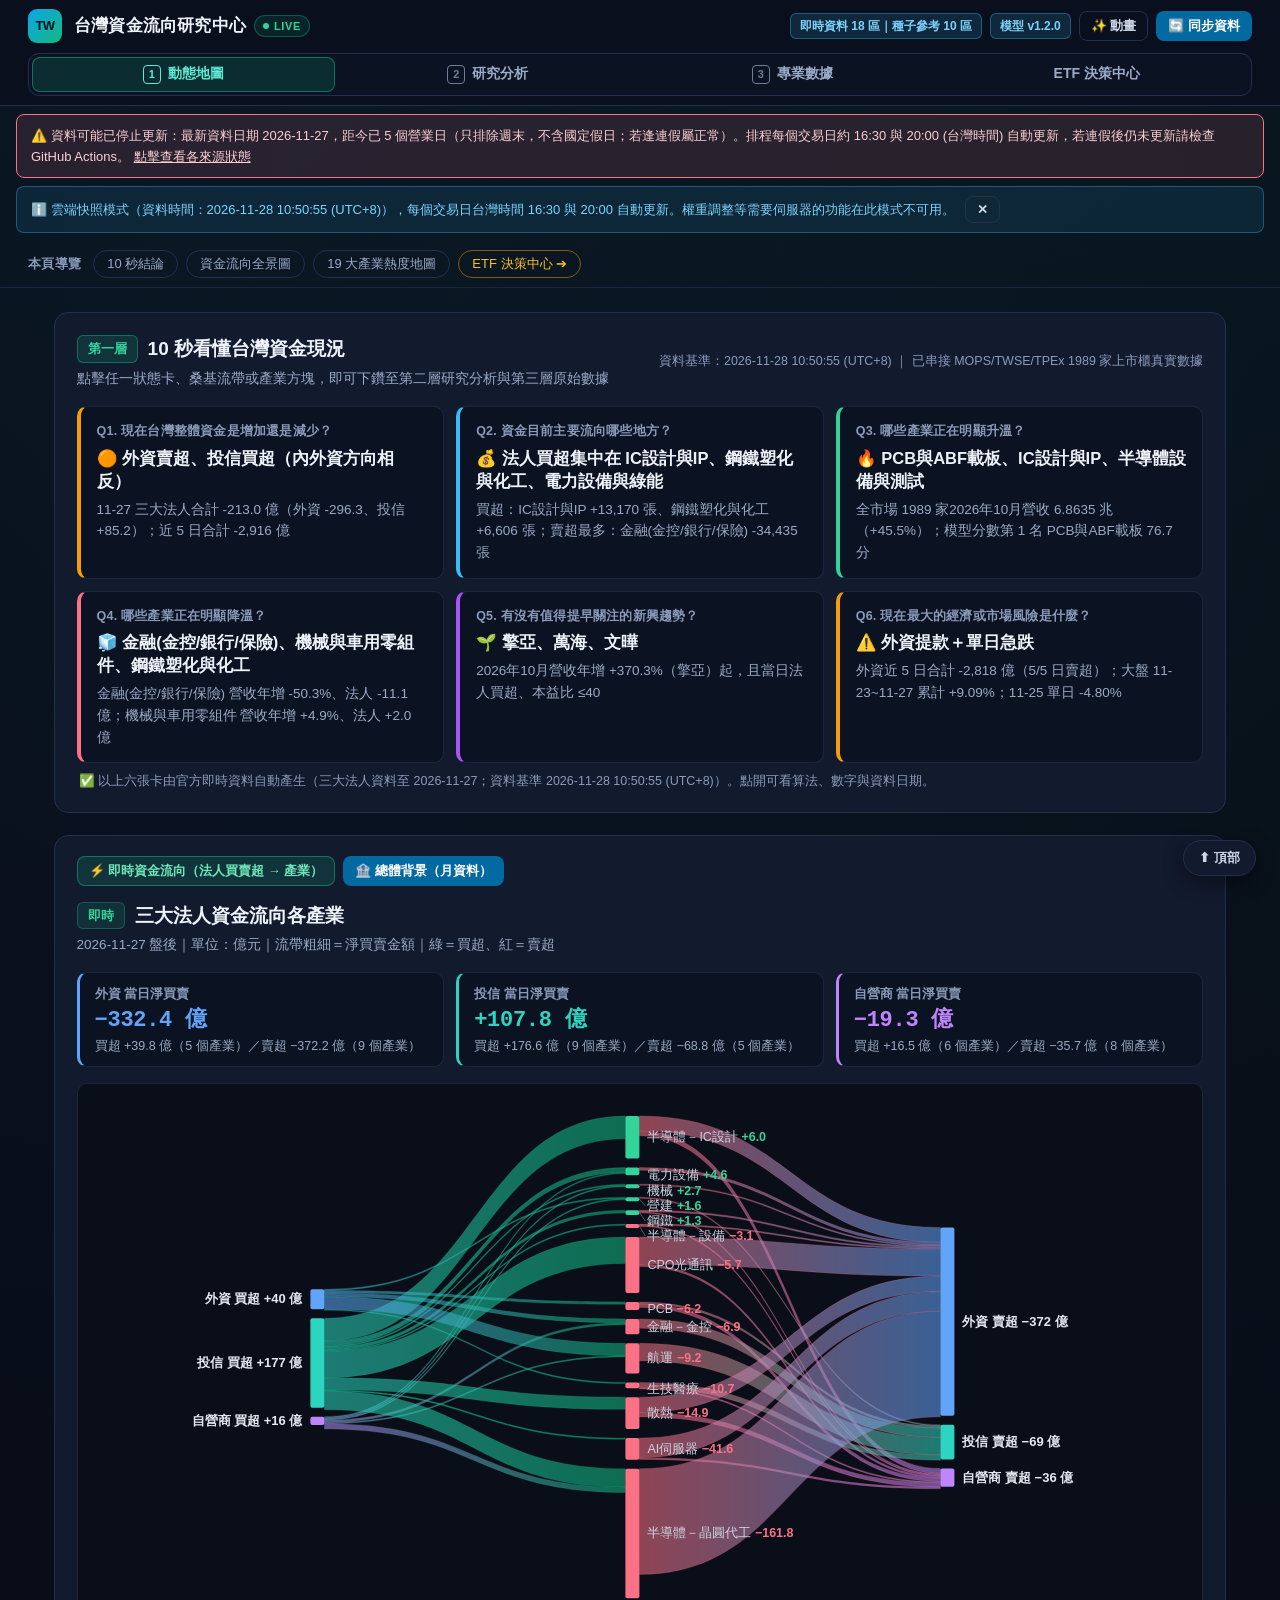
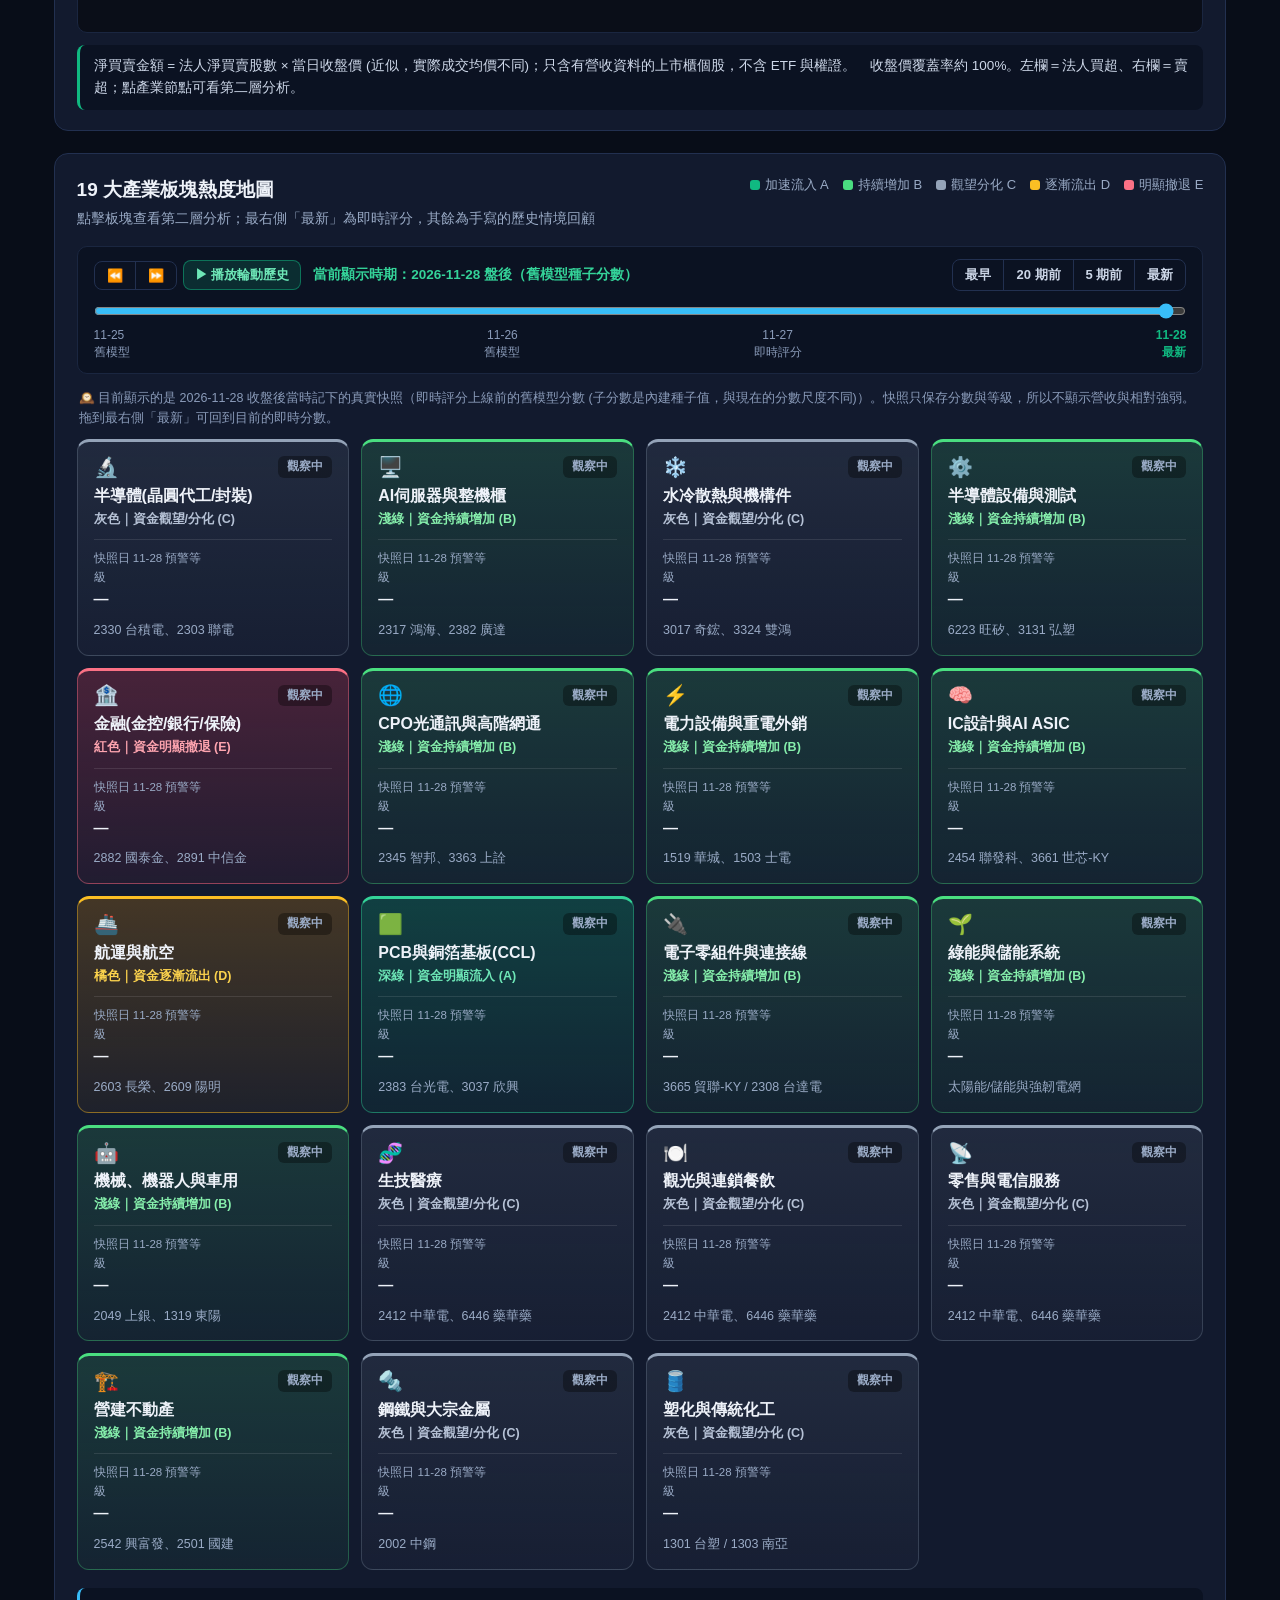
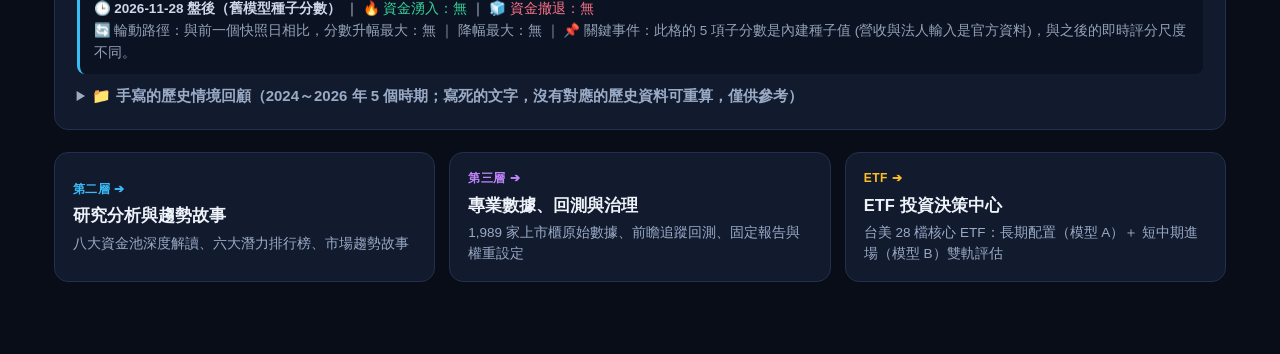
==== commit e345dc87: "chore(data): auto-sync TWSE/TPEx/MOPS live data & ETF scores" ====
--- a/docs/index.html
+++ b/docs/index.html
@@ -5323,7 +5323,15 @@
     <polyline fill="none" stroke="${up ? '#34d399' : '#fb7185'}" stroke-width="2" points="${pts}"/></svg>`;
 }
 
-// 台股 ETF 由官方逐日行情算出的指標 (報酬為價格報酬，不含息)
+// 配息與含息報酬一行：配息率 = 近 12 個月已發放的現金配息 ÷ 現價 (過去配息，不是預期殖利率)；含息報酬假設除息日以收盤價再投入
+function etfDividendLine(L) {
+  if (L.div_note && L.dividend_yield_pct == null) return `<span style="color:var(--text-secondary);">配息與含息報酬：N/A（${esc(L.div_note)}）</span><br/>`;
+  if (L.dividend_yield_pct == null) return '';
+  const note = L.div_note ? `（${esc(L.div_note)}）` : '';
+  return `近 12 個月配息 ${fmtEtfNum(L.div_ttm, false, 3)} 元／單位（${L.div_count} 次）→ 配息率 ${fmtEtfPct(L.dividend_yield_pct, false, 2)}（過去已發放 ÷ 現價，非預期殖利率）｜含息報酬 1 年 <strong>${fmtEtfPct(L.ret_1y_total, true, 1)}</strong>（除息日以收盤價再投入，不計稅與手續費）${note}<br/>`;
+}
+
+// 台股 ETF 由官方逐日行情與除權息表算出的指標 (價格報酬不含息；含息報酬與配息率另列)
 function etfLiveMetricsHtml(e) {
   const L = e.live;
   if (!L) return '';
@@ -5333,10 +5341,11 @@
       <strong style="color:#34d399;">📡 即時指標（官方逐日行情，${esc(L.last_date)}；共 ${L.history_days} 個交易日資料）</strong><br/>
       ${etfSparkline(L.curve)}<span style="font-size:12px; color:var(--text-secondary);">近 1 年實際價格走勢（官方逐日收盤，不含息；起點 = 100）</span><br/>
       價格報酬（不含息）：1 月 ${p(L.ret_1m)}｜3 月 ${p(L.ret_3m)}｜6 月 ${p(L.ret_6m)}｜1 年 ${p(L.ret_1y)}<br/>
+      ${etfDividendLine(L)}
       年化波動 ${fmtEtfPct(L.vol_ann, false, 1)}｜最大回撤 ${fmtEtfPct(L.mdd, false, 1)}｜距 1 年高點 ${fmtEtfPct(L.dd_from_high, true, 1)}｜Beta ${fmtEtfNum(L.beta, false, 2)}｜與加權指數相關 ${fmtEtfNum(L.corr_taiex, false, 2)}｜與 0050 相關 ${fmtEtfNum(L.corr_0050, false, 2)}<br/>
       外資+投信當日淨買賣 ${fmtEtfNum(L.insti_billion, true, 2)} 億元（占成交金額 ${fmtEtfPct(L.insti_ratio_pct, true, 2)}）｜20 日均成交值 ${fmtEtfNum(L.turnover_20d_billion, false, 2)} 億元
       ${L.split_break ? `<div style="font-size:12.5px; color:#fbbf24; margin-top:4px;">⚠️ 價格歷史在 ${esc(L.split_break)} 有分割／合併造成的斷層（單日變動超過 35%，不是真實漲跌），以上指標與走勢只使用該日之後的資料。</div>` : ''}
-      <div style="font-size:12px; color:var(--text-secondary); margin-top:4px;">淨值／折溢價、配息率、含息報酬與初級市場申贖沒有官方即時來源，一律顯示 N/A；規模、費用率、追蹤誤差與持股權重是人工維護（非即時）。</div>
+      <div style="font-size:12px; color:var(--text-secondary); margin-top:4px;">淨值／折溢價、3／5 年報酬與初級市場申贖沒有官方即時來源，一律顯示 N/A；配息率與含息報酬由證交所／櫃買除權息表計算（上市未滿一年者留空）；規模、費用率、追蹤誤差與持股權重是人工維護（非即時）。</div>
     </div>`;
 }
 
@@ -5790,7 +5799,7 @@
   const shown = filtered.slice(0, limit);
   const liveN = STATE.etf_center.etfs.filter(e => e.score_source === 'live').length;
   setSourceNote('etfCardsGridContainer', 'etfSourceNote', liveN
-    ? `✅ 台灣掛牌 ${liveN} 檔 ETF 的雙軌評分由官方逐日行情（證交所／櫃買）與法人買賣超用公式即時計算，附「即時評分」標籤；美國 ETF 沒有官方資料來源，行情與評分是 2026-11-21 前後手寫的種子值（「手寫評分」），不會更新。規模、費用率、追蹤誤差與持股權重為人工維護；淨值／折溢價、配息率、含息報酬沒有官方即時來源，顯示 N/A。`
+    ? `✅ 台灣掛牌 ${liveN} 檔 ETF 的雙軌評分由官方逐日行情（證交所／櫃買）與法人買賣超用公式即時計算，附「即時評分」標籤；美國 ETF 沒有官方資料來源，行情與評分是 2026-11-21 前後手寫的種子值（「手寫評分」），不會更新。規模、費用率、追蹤誤差與持股權重為人工維護；淨值／折溢價、3／5 年報酬沒有官方即時來源，顯示 N/A；配息率與近 1 年含息報酬由證交所／櫃買除權息表計算。`
     : '⚠️ 此快照沒有即時 ETF 評分，全部 ETF 的行情、評分與報告都是 2026-11-21 前後手寫的，不會隨資料更新。');
   container.innerHTML = filtered.length
     ? shown.map(e => buildEtfCardHtml(e)).join('')
@@ -5939,11 +5948,15 @@
         • 填息狀態：<strong>${e.dividend_breakdown.fill_dividend_status}</strong> ｜ ${e.dividend_breakdown.analysis_note}
       </div>
     </div>
+  ` : (e.live ? `
+    <div style="background:#111a2e; padding:12px 16px; border-radius:10px; border:1px solid #2a3b5c; margin-top:14px; font-size:14px; color:#cbd5e1;">
+      💰 <strong>配息（官方除權息表）：</strong>${e.live.dividend_yield_pct == null ? 'N/A（' + esc(e.live.div_note || '資料不足') + '）' : `近 12 個月配息率 ${fmtEtfPct(e.live.dividend_yield_pct, false, 2)}（${e.live.div_count} 次，過去已發放 ÷ 現價）`}。配息來源拆解（股利／價差／本金）沒有官方即時來源，不顯示。
+    </div>
   ` : `
     <div style="background:#111a2e; padding:12px 16px; border-radius:10px; border:1px solid #2a3b5c; margin-top:14px; font-size:14px; color:#cbd5e1;">
       💰 <strong>配息分析：</strong>年化殖利率 <strong>${fmtEtfPct(e.dividend_yield_pct)}</strong>（配息頻率：${e.dividend_frequency}），100% 來自成分股真實股利或自動滾入再投資，無動用收益平準金。
     </div>
-  `;
+  `);
 
   return `
     <div id="etfCard_${e.etf_code}" class="etf-clean-card" style="border-color:${borderCol}; border-top:3px solid ${borderCol};">
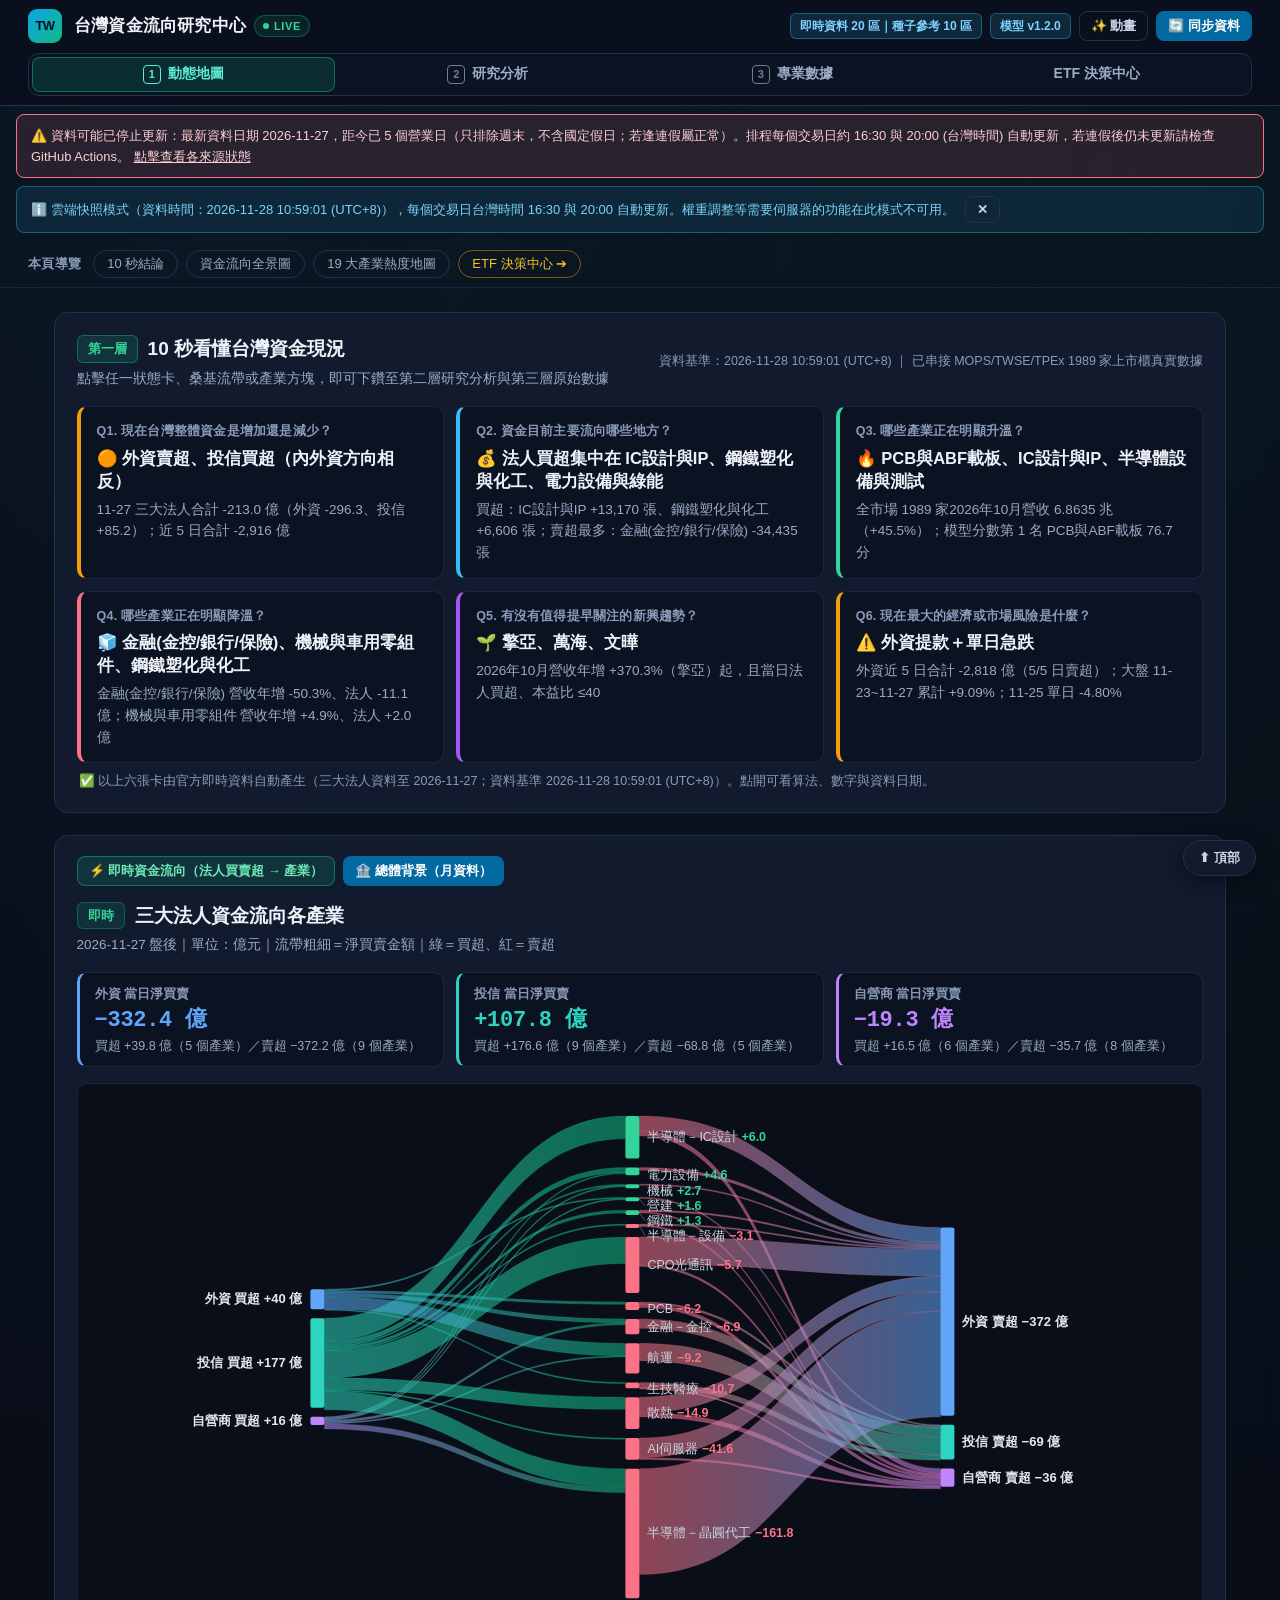
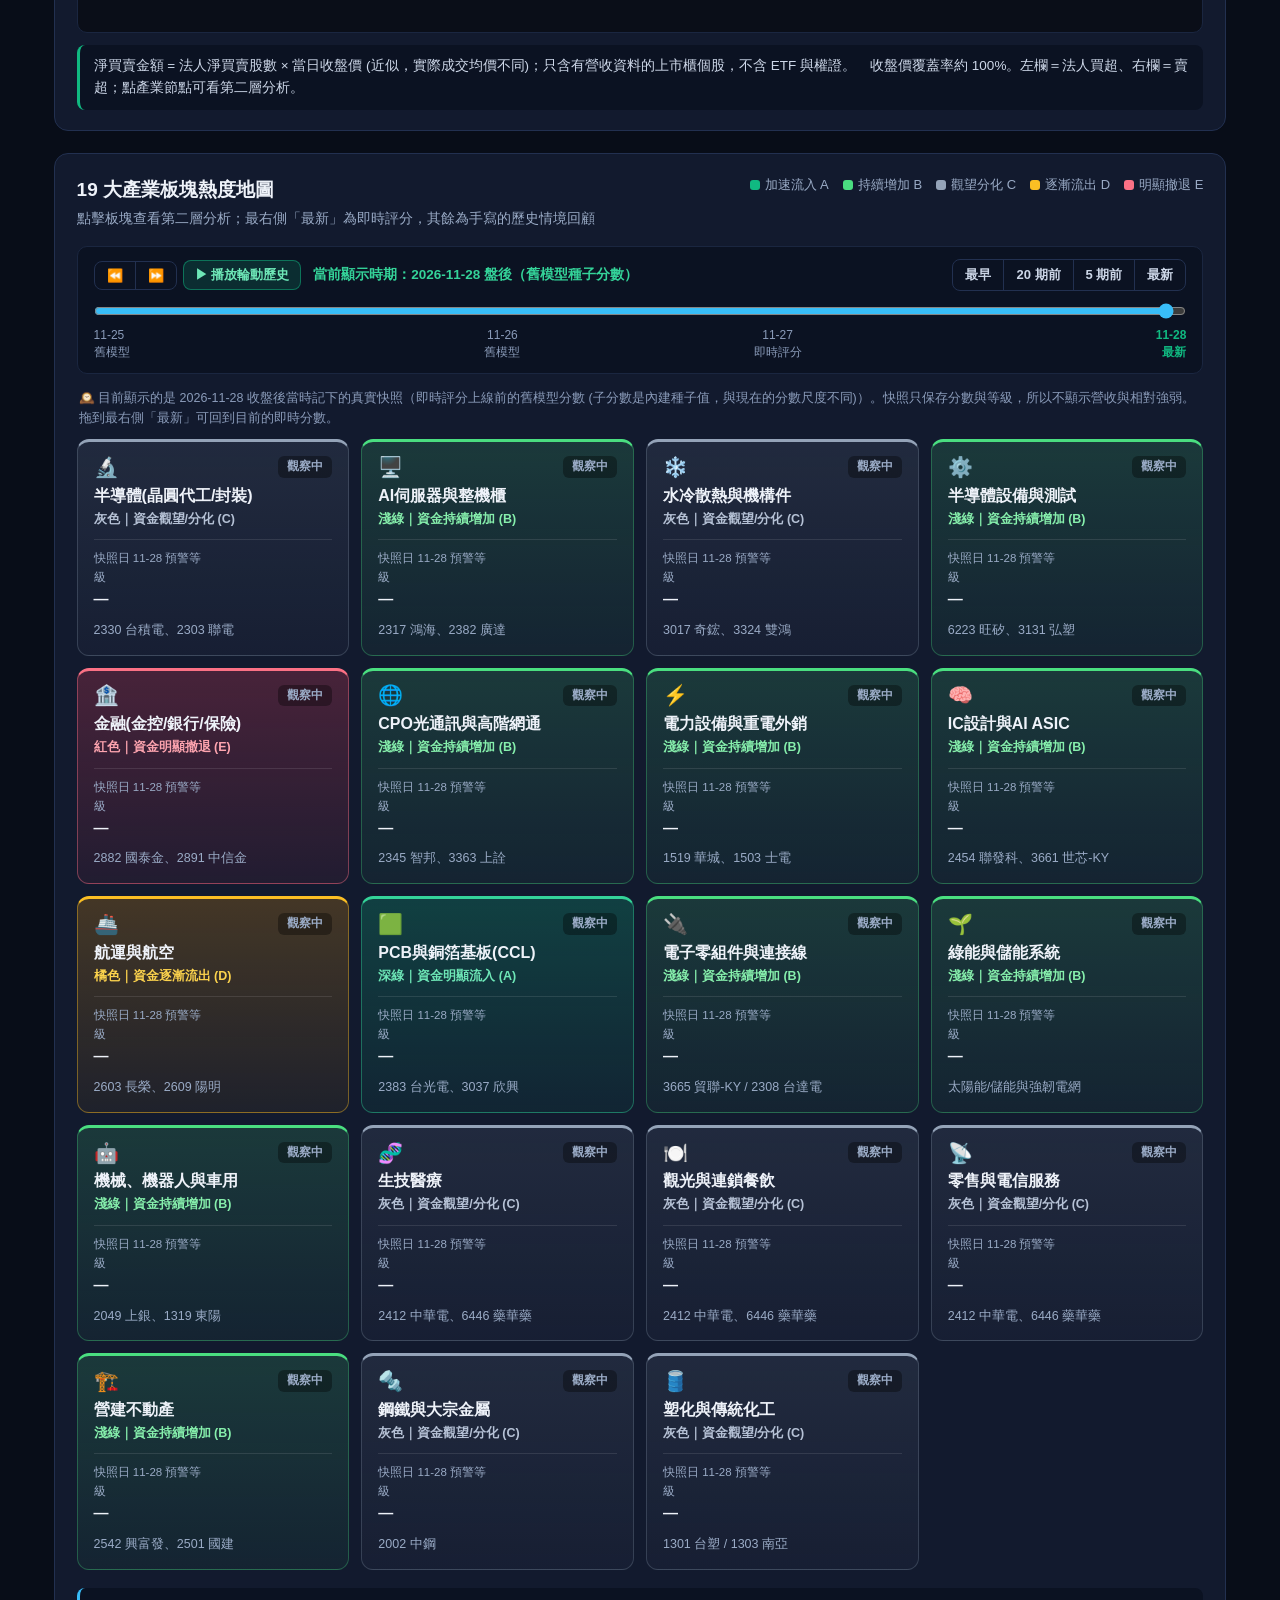
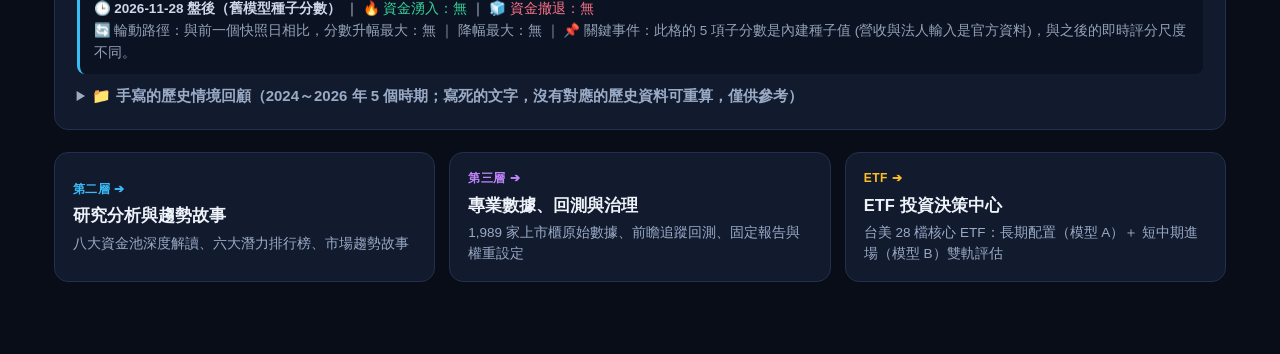
==== commit 6fd64a73: "chore(data): auto-sync TWSE/TPEx/MOPS live data & ETF scores" ====
--- a/docs/index.html
+++ b/docs/index.html
@@ -2078,7 +2078,11 @@
 
       <!-- PRO TAB 7: 情境分析與 3/6/12/24M 觀察表 -->
       <section id="pro-scenarios" class="pro-panel">
-        <div id="scenariosContainer" class="grid-4" style="grid-template-columns: repeat(auto-fit, minmax(360px, 1fr));"></div>
+        <div id="scenarioMonitorContainer"></div>
+        <details style="margin-top:14px;">
+          <summary style="cursor:pointer; font-weight:700; color:var(--text-secondary);">📁 手寫存檔：三個情境的敘事與主觀參考權重（2026-11-22 前後撰寫，不會隨資料更新）</summary>
+          <div id="scenariosContainer" class="grid-4" style="grid-template-columns: repeat(auto-fit, minmax(360px, 1fr)); margin-top:12px;"></div>
+        </details>
       </section>
 
       <!-- PRO TAB 8: 固定研究報告中心 -->
@@ -4627,8 +4631,10 @@
   const modFilter = document.getElementById('macroModuleFilter').value;
   const typeFilter = document.getElementById('macroTypeFilter').value;
   const container = document.getElementById('macroCardsContainer');
+  const isLiveMacro = (it) => String(it.revision_version || '').startsWith('live') || it.metric_code === 'TW_TAIEX_INDEX';
+  const nLiveMacro = (STATE.macro_latest || []).filter(isLiveMacro).length;
   setSourceNote('macroCardsContainer', 'macroSourceNote',
-    'ℹ️ 加權指數為證交所每日收盤（即時）；其餘總體與國際指標多為央行、主計總處、經濟部的月／季統計或人工維護的國際行情，沒有每日的免費官方來源，下方每張卡都標示「涵蓋期間」，請以該期間為準。');
+    `ℹ️ ${nLiveMacro} 項指標由官方開放資料自動更新（卡片標示「即時」：加權指數為證交所每日收盤；M1B／M2、外匯存底、CPI、景氣燈號、放款利率、出口、匯率等來自央行、國發會、財政部，備註由規則產生）；標示「手寫」的是沒有免費官方 API 的項目 (GDP、外銷訂單、存放款餘額、證券劃撥、DXY、SOX…) 或官方尚未公布的最新期間，不會自動更新。每張卡都標示「涵蓋期間」，請以該期間為準。美債殖利率、聯邦資金利率、VIX 需設定免費 FRED 金鑰才會自動更新。`);
   const pctTxt = (v) => (v === null || v === undefined) ? 'N/A' : (v > 0 ? '+' : '') + v + '%';
   const items = STATE.macro_latest.filter(item => {
     if (modFilter !== 'ALL' && item.module_id !== modFilter) return false;
@@ -4647,6 +4653,7 @@
             <div class="card-title">${item.metric_name}</div>
           </div>
           <div style="display:flex; flex-direction:column; gap:4px; align-items:flex-end;">
+            ${isLiveMacro(item) ? '<span class="badge badge-grade-A" title="由官方開放資料自動更新">即時</span>' : '<span class="badge badge-grade-C" title="人工維護的數值，不會自動更新">手寫</span>'}
             ${gradeBadge(item.quality_grade)}
             ${obsBadge(item.observation_type)}
           </div>
@@ -5093,15 +5100,46 @@
   }
 }
 
+// 情境條件監控：把情境文字裡可量化的條件逐條用最新資料判定 (後端 scenario_monitor.py)；不產生機率
+function renderScenarioMonitor() {
+  const box = document.getElementById('scenarioMonitorContainer');
+  if (!box) return;
+  const sm = STATE && STATE.scenario_monitor;
+  if (!sm || !(sm.conditions || []).length) {
+    box.innerHTML = '<div class="card"><div class="card-title">情境條件監控</div><div style="color:var(--text-secondary);">此快照沒有情境條件監控資料。</div></div>';
+    return;
+  }
+  const names = { BULL: '🟢 樂觀情境', BASE: '🔵 中性情境', BEAR: '🔴 悲觀情境' };
+  const mark = (c) => c.met === true ? '<span class="pos">✅ 成立</span>' : c.met === false ? '<span class="neg">❌ 未成立</span>' : '<span style="color:var(--text-muted);">— 無資料</span>';
+  const src = (c) => c.source === 'live' ? '<span class="badge badge-grade-A" title="官方資料自動更新">即時</span>' : c.source === 'seed' ? '<span class="badge badge-grade-C" title="手寫數值，不會自動更新">手寫</span>' : '';
+  const val = (c) => c.value == null ? '—' : `${Number(c.value).toLocaleString(undefined, { maximumFractionDigits: 3 })}${c.unit && c.unit !== '點' ? ' ' + esc(c.unit) : ''}`;
+  const block = (scen) => {
+    const s = (sm.summary || {})[scen] || {};
+    const rows = sm.conditions.filter(c => c.scenario === scen).map(c => `<tr>
+        <td>${c.role === 'invalidation' ? '⛔ ' : ''}${esc(c.label)}<div style="font-size:11px; color:var(--text-muted);">${esc(c.origin)}｜門檻 ${esc(c.rule)}</div></td>
+        <td>${val(c)}<div style="font-size:11px; color:var(--text-muted);">${esc(c.as_of || '')}</div></td><td>${src(c)}</td><td>${mark(c)}</td></tr>`).join('');
+    const inv = (s.invalidation_hit || []).length ? `<div class="evidence-box invalid" style="margin:6px 0;">⚠️ 已觸發失效條件：${s.invalidation_hit.length} 項</div>` : '';
+    return `<div class="card" style="margin-bottom:12px;">
+      <div class="card-header"><div class="card-title">${names[scen]}</div>
+        <span class="badge badge-grade-B">成立條件：即時資料 ${s.live_met || 0}/${s.live_known || 0} 條成立｜手寫數值 ${s.seed_met || 0}/${s.seed_known || 0}｜無資料 ${s.no_data || 0}（共 ${s.triggers_total || 0} 條）</span></div>
+      ${inv}
+      <div style="overflow-x:auto;"><table><thead><tr><th>條件 (門檻取自情境文字)</th><th>目前數值</th><th>來源</th><th>判定</th></tr></thead><tbody>${rows}</tbody></table></div>
+    </div>`;
+  };
+  box.innerHTML = `<div class="callout" style="margin:0 0 12px; --callout-col:var(--accent-emerald);">✅ <strong>條件監控（由資料判定，不是機率）</strong>：逐條檢查情境文字裡可量化的條件現在成不成立。<strong>不再顯示主觀機率</strong>（樂觀 30%／中性 50%／悲觀 20% 是撰寫者的設定，沒有資料依據）。只有「即時」來源的條件算已驗證；「手寫」的數值不會自動更新、可能已過期；「無資料」代表沒有免費官方來源 (例如費半指數、外資期貨未平倉)。情境之間的條件彼此重疊，所以不加總成「目前最像哪個情境」。外資資料截至 ${esc(sm.flows_through || '—')}。</div>`
+    + ['BULL', 'BASE', 'BEAR'].map(block).join('');
+}
+
 function renderScenarios() {
+  renderScenarioMonitor();
   const container = document.getElementById('scenariosContainer');
   setSourceNote('scenariosContainer', 'scenariosSourceNote',
-    'ℹ️ 三個情境（樂觀／中性／悲觀）是 2026-11-22 前後人工撰寫的假設，「參考權重」是撰寫者的主觀設定，不是由資料計算出來的機率，也不會隨資料更新。');
+    'ℹ️ 以下三個情境敘事是 2026-11-22 前後人工撰寫的假設；「參考權重」是撰寫者的主觀設定，不是由資料計算出來的機率，也不會隨資料更新，僅供留存。請看上方「條件監控」。');
   container.innerHTML = STATE.scenarios.map(s => `
     <div class="card">
       <div class="card-header">
         <div class="card-title">${s.scenario_name}</div>
-        <span class="badge badge-grade-B">參考權重：${s.probability_weight}</span>
+        <span class="badge badge-grade-C" title="撰寫者的主觀設定，沒有資料依據">手寫權重：${s.probability_weight}</span>
       </div>
       <div class="evidence-box" style="white-space:pre-line;"><strong>成立條件：</strong>\n${s.trigger_conditions}</div>
       <div style="font-size:12px; margin-top:8px;"><strong>核心觀察指標：</strong>${s.monitoring_indicators}</div>
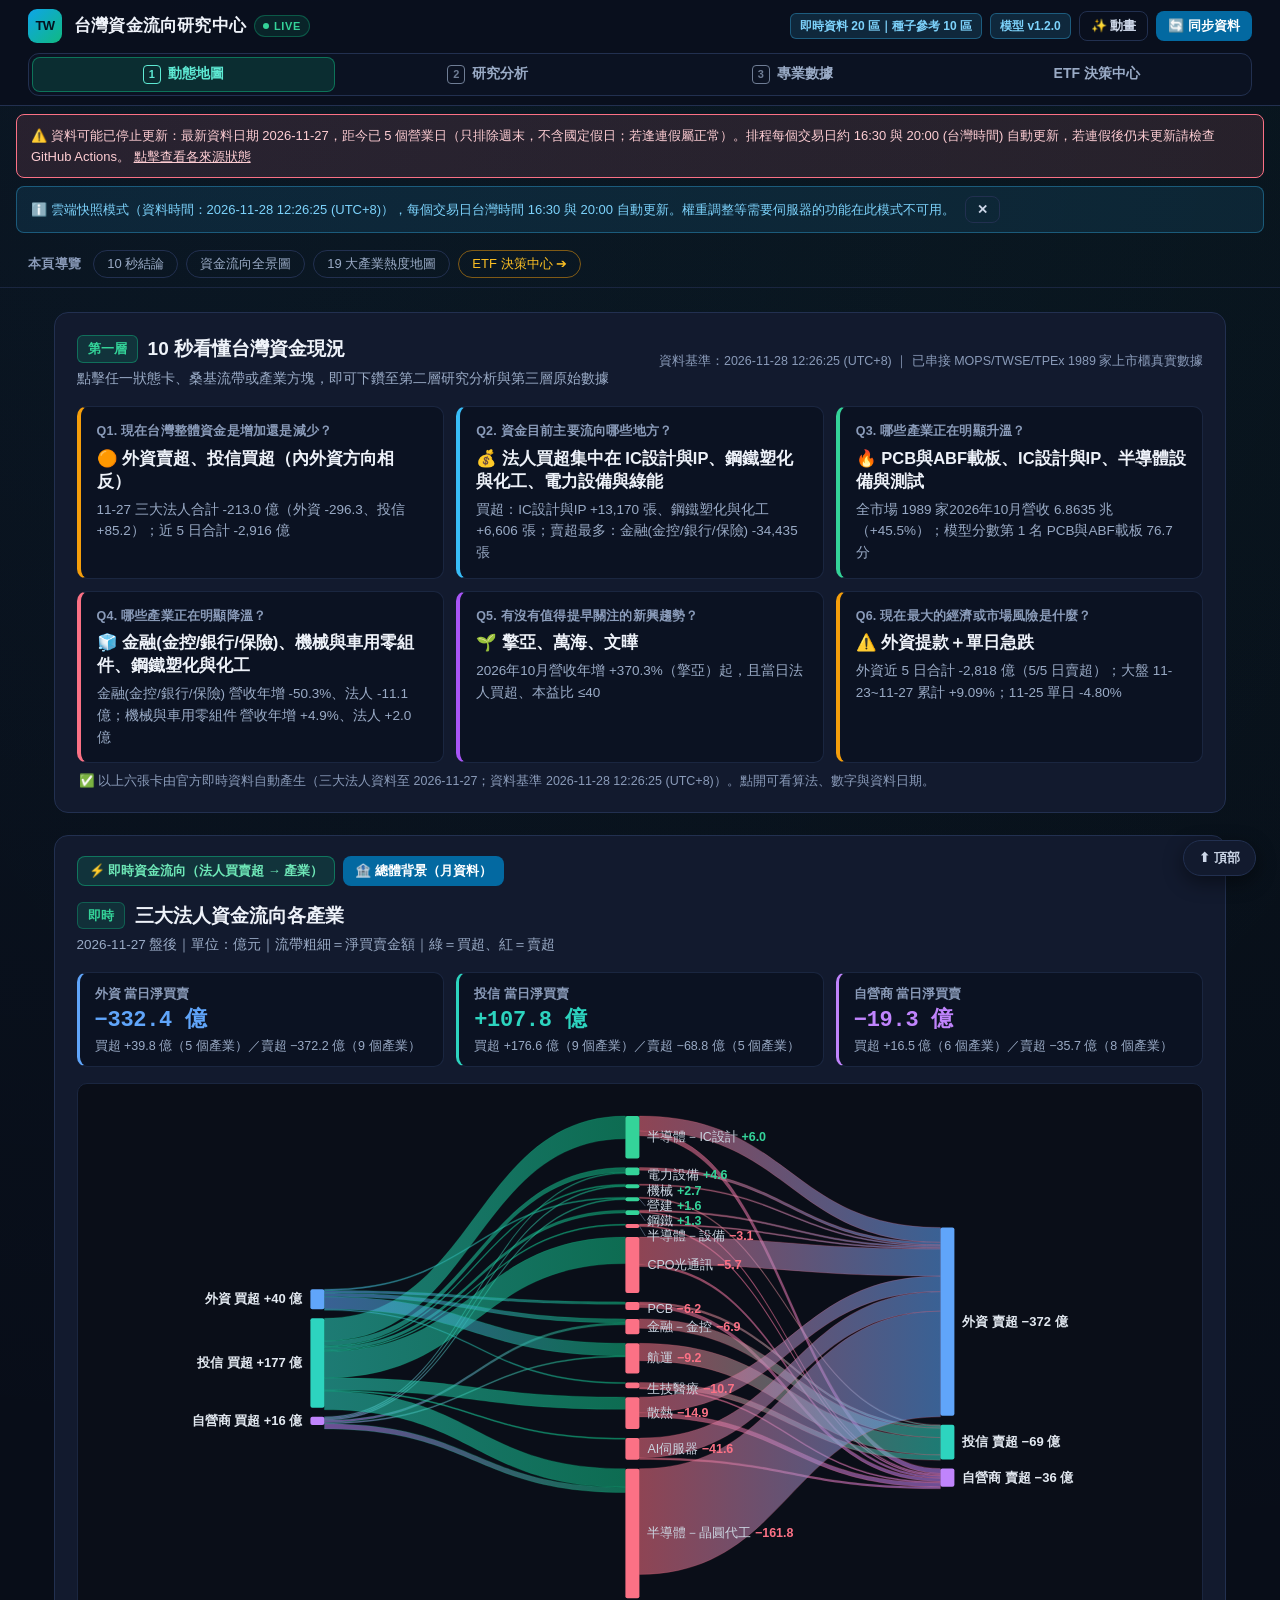
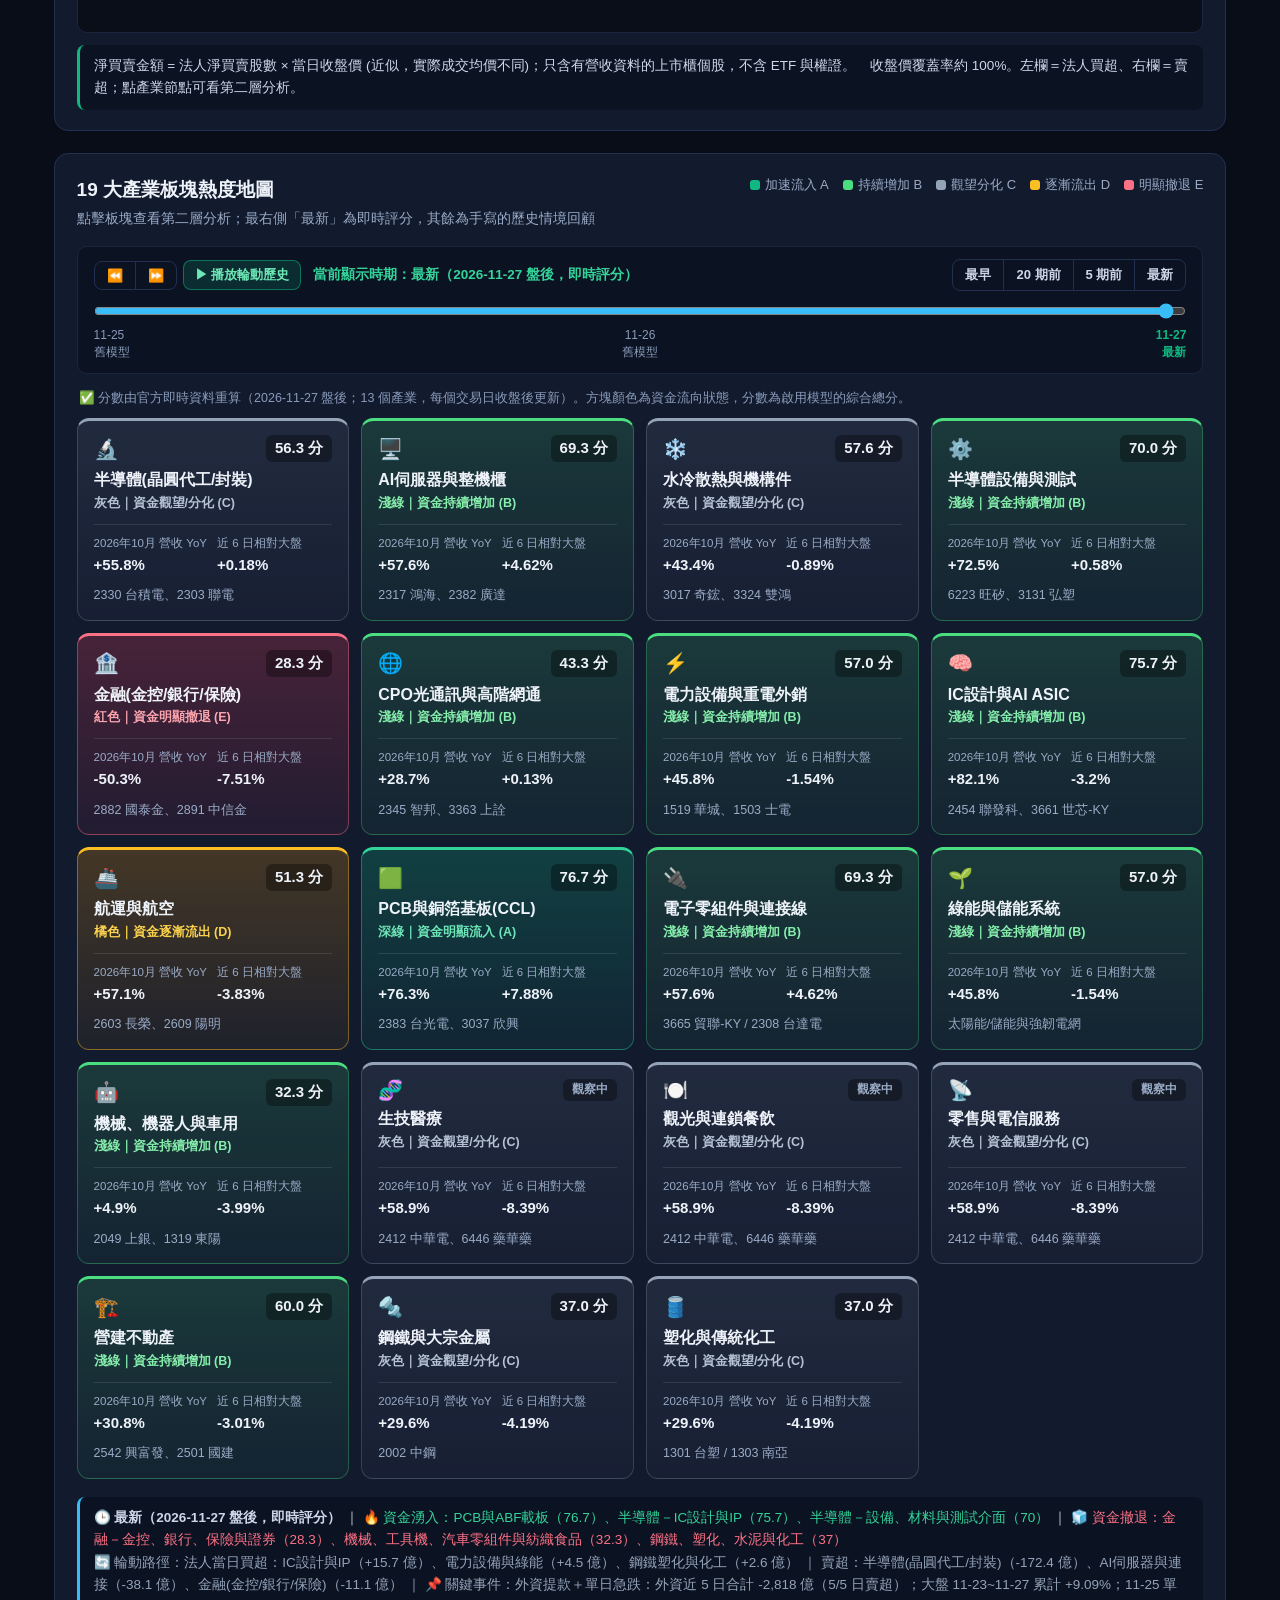
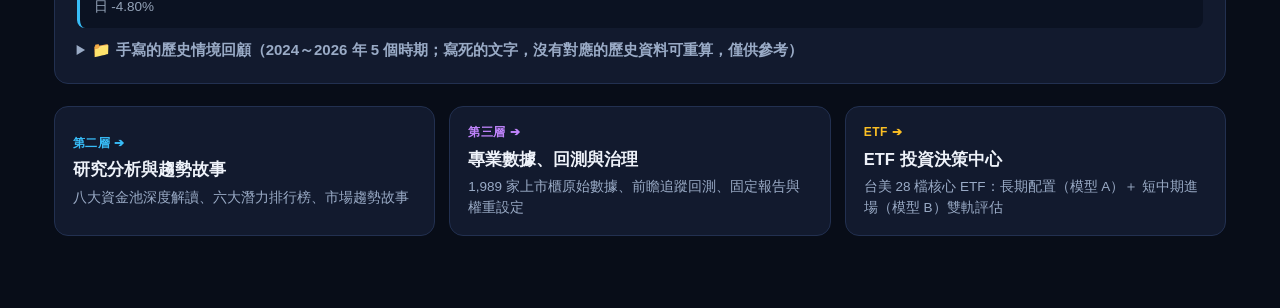
==== commit c3e8820b: "chore(data): auto-sync TWSE/TPEx/MOPS live data & ETF scores" ====
--- a/docs/index.html
+++ b/docs/index.html
@@ -2203,7 +2203,7 @@
       <div class="etf-section-banner" style="border-left-color:#10b981; margin-top:8px;">
         <div>
           <div class="etf-section-title"><span class="sec-no">1</span>全球市場環境</div>
-          <div class="etf-section-sub">10 秒看懂台美市場、利率與資金狀況（資料基準：2026 年 11 月 21 日）</div>
+          <div class="etf-section-sub">10 秒看懂台美市場、利率與資金狀況（每項數值標示資料期間與「即時／手寫」來源）</div>
         </div>
       </div>
       <div id="etfSec1GlobalEnv" class="etf-grid-4"></div>
@@ -5477,6 +5477,102 @@
   return `<span class="badge badge-unratable">${c}</span>`;
 }
 
+// ===== 第一區：全球市場環境 (數字全部來自 STATE.macro_latest／institutional_flows，逐項標示即時或手寫) =====
+const NDC_LAMPS = [[38, '紅燈'], [32, '黃紅燈'], [23, '綠燈'], [17, '黃藍燈'], [9, '藍燈']];   // 國發會景氣對策信號分數級距
+
+function ndcLampName(score) {
+  const hit = NDC_LAMPS.find(([lo]) => score >= lo);
+  return hit ? hit[1] : '';
+}
+
+function globalEnvFlows() {
+  const rows = ((STATE && STATE.institutional_flows) || []).filter(r => r.period_type === 'DAILY' && r.text_source === 'live' && r.release_date);
+  rows.sort((a, b) => String(a.release_date).localeCompare(String(b.release_date)));
+  if (!rows.length) return null;
+  const last = rows[rows.length - 1];
+  const month = String(last.release_date).slice(0, 7);
+  const inMonth = rows.filter(r => String(r.release_date).slice(0, 7) === month && r.foreign_net_billion != null);
+  return { last, month, days: inMonth.length, foreignMonth: inMonth.reduce((s, r) => s + Number(r.foreign_net_billion), 0) };
+}
+
+function renderGlobalEnv() {
+  const macros = {};
+  ((STATE && STATE.macro_latest) || []).forEach(m => { macros[m.metric_code] = m; });
+  const isLive = m => String(m.revision_version || '').startsWith('live') || m.metric_code === 'TW_TAIEX_INDEX';
+  const num = (v, d) => Number(v).toLocaleString(undefined, { maximumFractionDigits: d == null ? 2 : d });
+  const signed = (v, d) => (Number(v) > 0 ? '+' : '') + num(v, d);
+  const cls = v => Number(v) > 0 ? 'pos' : Number(v) < 0 ? 'neg' : '';
+  const badge = live => live ? '<span class="badge badge-grade-A" title="官方開放資料自動更新">即時</span>' : '<span class="badge badge-grade-C" title="人工維護的數值，不會自動更新">手寫</span>';
+  let nLive = 0, nHand = 0;
+  // 一列：標籤 / 數值 / 資料期間 / 來源；沒有資料就顯示「無資料」，不猜
+  const line = (label, valueHtml, asOf, live) => {
+    if (valueHtml == null) return `<tr><td>${label}</td><td style="color:var(--text-muted);">無資料</td><td></td><td></td></tr>`;
+    if (live) nLive++; else nHand++;
+    return `<tr><td>${label}</td><td style="text-align:right; font-weight:700;">${valueHtml}</td><td style="font-size:11px; color:var(--text-muted);">${esc(asOf || '')}</td><td>${badge(live)}</td></tr>`;
+  };
+  const mline = (label, code, fmt) => {
+    const m = macros[code];
+    if (!m || m.cleaned_value == null) return line(label, null);
+    return line(label, fmt(m), m.period_covered, isLive(m));
+  };
+  const card = (color, title, heroHtml, rows) => `
+      <div class="etf-clean-card" style="border-top:4px solid ${color};">
+        <div style="font-size:16px; font-weight:800; color:#94a3b8;">${title}</div>
+        <div class="etf-hero-num" style="margin:10px 0 8px 0;">${heroHtml}</div>
+        <table style="width:100%; font-size:13px;"><tbody>${rows.join('')}</tbody></table>
+      </div>`;
+  const hero = (text, extraCls) => `<span class="${extraCls || ''}">${text}</span>`;
+  const flows = globalEnvFlows();
+
+  const ndc = macros.TW_NDC_SCORE;
+  const c1 = card('#10b981', '1. 台灣市場狀況',
+    ndc && ndc.cleaned_value != null ? hero(`景氣 ${num(ndc.cleaned_value, 0)} 分 ${ndcLampName(Number(ndc.cleaned_value))}`) : hero('景氣燈號 無資料'), [
+      mline('景氣燈號分數 (9~45)', 'TW_NDC_SCORE', m => `${num(m.cleaned_value, 0)} 分 ${ndcLampName(Number(m.cleaned_value))}`),
+      mline('上市櫃月營收合計', 'TW_MOPS_TOTAL_REV', m => `${num(m.cleaned_value, 2)} 兆元 <span class="${cls(m.yoy_pct)}">(${signed(m.yoy_pct, 1)}%)</span>`),
+      mline('海關出口 (年增)', 'TW_CUSTOMS_EXPORTS', m => `${num(m.cleaned_value, 1)} 億美元 <span class="${cls(m.yoy_pct)}">(${signed(m.yoy_pct, 1)}%)</span>`),
+      mline('外銷訂單 (年增)', 'TW_EXPORT_ORDERS', m => `<span class="${cls(m.yoy_pct)}">${signed(m.yoy_pct, 1)}%</span>`),
+      mline('加權指數', 'TW_TAIEX_INDEX', m => `${num(m.cleaned_value, 0)} 點`),
+    ]);
+
+  const vix = macros.INTL_VIX;
+  const c2 = card('#f59e0b', '2. 美國市場狀況',
+    vix && vix.cleaned_value != null ? hero(`VIX ${num(vix.cleaned_value, 1)}`, Number(vix.cleaned_value) >= 25 ? 'neg' : '') : hero('VIX 無資料'), [
+      mline('VIX 恐慌指數', 'INTL_VIX', m => num(m.cleaned_value, 1)),
+      mline('費城半導體指數 (SOX)', 'INTL_SOX_INDEX', m => `${num(m.cleaned_value, 0)} 點`),
+      mline('美元指數 (DXY)', 'INTL_DXY', m => num(m.cleaned_value, 2)),
+      mline('聯準會利率上限', 'US_FED_RATE_UPPER', m => `${num(m.cleaned_value, 2)}%`),
+    ]);
+
+  const us10 = macros.US_10Y_YIELD;
+  const c3 = card('#38bdf8', '3. 利率環境',
+    us10 && us10.cleaned_value != null ? hero(`美債10Y ${num(us10.cleaned_value, 2)}%`, '') : hero('美債10Y 無資料'), [
+      mline('美國 10 年期公債殖利率', 'US_10Y_YIELD', m => `${num(m.cleaned_value, 2)}%`),
+      mline('五大銀行新承作放款利率', 'TW_FIVE_BANK_NEW_RATE', m => `${num(m.cleaned_value, 3)}%`),
+      mline('M1B 年增率', 'TW_M1B_YOY', m => `${num(m.cleaned_value, 2)}%`),
+      mline('M2 年增率', 'TW_M2_YOY', m => `${num(m.cleaned_value, 2)}%`),
+      mline('新台幣兌美元', 'TW_USD_TWD', m => num(m.cleaned_value, 2)),
+    ]);
+
+  const fl = flows;
+  const flowRows = [];
+  if (fl) {
+    nLive += 3;
+    flowRows.push(`<tr><td>外資本月累計 (${esc(fl.month)}，${fl.days} 個交易日)</td><td style="text-align:right; font-weight:700;" class="${cls(fl.foreignMonth)}">${signed(fl.foreignMonth, 0)} 億</td><td style="font-size:11px; color:var(--text-muted);">截至 ${esc(fl.last.release_date)}</td><td>${badge(true)}</td></tr>`);
+    flowRows.push(`<tr><td>最新交易日 外資</td><td style="text-align:right; font-weight:700;" class="${cls(fl.last.foreign_net_billion)}">${signed(fl.last.foreign_net_billion, 1)} 億</td><td style="font-size:11px; color:var(--text-muted);">${esc(fl.last.release_date)}</td><td>${badge(true)}</td></tr>`);
+    flowRows.push(`<tr><td>最新交易日 三大法人合計</td><td style="text-align:right; font-weight:700;" class="${cls(fl.last.total_3insti_billion)}">${signed(fl.last.total_3insti_billion, 1)} 億</td><td style="font-size:11px; color:var(--text-muted);">${esc(fl.last.release_date)}</td><td>${badge(true)}</td></tr>`);
+  } else {
+    flowRows.push(line('外資買賣超', null));
+  }
+  flowRows.push(mline('證券劃撥存款餘額', 'TW_SEC_GIRO_BAL', m => `${num(m.cleaned_value, 2)} 兆元`));
+  flowRows.push(mline('外匯存底', 'TW_FX_RESERVES', m => `${num(m.cleaned_value, 0)} 億美元`));
+  const c4 = card('#10b981', '4. 全球與台灣資金流向',
+    fl ? hero(`外資本月 ${signed(fl.foreignMonth, 0)} 億`, cls(fl.foreignMonth)) : hero('外資買賣超 無資料'), flowRows);
+
+  const html = c1 + c2 + c3 + c4;
+  const note = `✅ 四張卡的數字都是從資料讀出來的：標「即時」的來自官方開放資料並隨每次同步更新（共 ${nLive} 項）；標「手寫」的是人工維護、不會自動更新的數值（共 ${nHand} 項，例如費半、美元指數、外銷訂單、劃撥存款，沒有免費的官方 API），看資料期間自行判斷是否過期。已移除先前手寫的市場敘事文字。`;
+  return { html, note };
+}
+
 function renderEtfDecisionCenter() {
   if (!STATE || !STATE.etf_center || !STATE.etf_center.etfs) return;
   const etfs = STATE.etf_center.etfs;
@@ -5484,67 +5580,11 @@
   // =====================================================================
   // 第一區：全球市場環境（台灣市場 / 美國市場 / 利率環境 / 全球資金流向）
   // =====================================================================
-  setSourceNote('etfSec1GlobalEnv', 'etfSec1Note', '⚠️ 下方「全球市場環境」四張卡是 2026-11-21 前後手寫的市場摘要（卡片標題已寫明資料基準日），沒有每日的官方來源，不會隨資料更新。');
+  // 第一區的數字都從 STATE 讀 (官方即時資料；沒有免費來源的才用手寫數值並標「手寫」)，不再放手寫的敘事文字
+  const sec1Info = renderGlobalEnv();
+  setSourceNote('etfSec1GlobalEnv', 'etfSec1Note', sec1Info.note);
   const sec1 = document.getElementById('etfSec1GlobalEnv');
-  if (sec1) {
-    sec1.innerHTML = `
-      <div class="etf-clean-card" style="border-top:4px solid #10b981;">
-        <div style="display:flex; justify-content:space-between; align-items:center;">
-          <span style="font-size:16px; font-weight:800; color:#94a3b8;">1. 台灣市場狀況</span>
-          <span class="badge badge-lvl4">🟢 基本面強勁擴張</span>
-        </div>
-        <div class="etf-hero-num pos" style="margin:10px 0 6px 0;">景氣 41 分紅燈</div>
-        <div style="font-size:16px; font-weight:800; color:#f8fafc; margin-bottom:6px;">
-          上市櫃10月營收 6.86 兆 (+45.5%)・外銷訂單 +78.3%
-        </div>
-        <div style="font-size:15px; color:#cbd5e1; line-height:1.65;">
-          AI 伺服器與半導體先進製程帶動台灣企業獲利創歷史新高（0050 成分股10月加權營收年增 <strong>+55.4%</strong>），長線基本面極為扎實，惟需留意美國科技股回檔帶來的短線震盪。
-        </div>
-      </div>
-
-      <div class="etf-clean-card" style="border-top:4px solid #f59e0b;">
-        <div style="display:flex; justify-content:space-between; align-items:center;">
-          <span style="font-size:16px; font-weight:800; color:#94a3b8;">2. 美國市場狀況</span>
-          <span class="badge badge-grade-C">🟠 長線優質・短期震盪</span>
-        </div>
-        <div class="etf-hero-num" style="color:#fbbf24; margin:10px 0 6px 0;">S&amp;P 本益比 27.4x</div>
-        <div style="font-size:16px; font-weight:800; color:#f8fafc; margin-bottom:6px;">
-          11/20 費城半導體單日重挫 <span class="neg">-10.67%</span>・VIX 跳升
-        </div>
-        <div style="font-size:15px; color:#cbd5e1; line-height:1.65;">
-          美國大型科技巨頭長線護城河依然穩固（VOO/QQQ 長期高分），但估值位於歷史 88% 高位，加上費半暴跌引發短線去槓桿，目前美股科技呈現「<strong>長期適合研究、短期等待更佳條件</strong>」。
-        </div>
-      </div>
-
-      <div class="etf-clean-card" style="border-top:4px solid #38bdf8;">
-        <div style="display:flex; justify-content:space-between; align-items:center;">
-          <span style="font-size:16px; font-weight:800; color:#94a3b8;">3. 利率環境</span>
-          <span class="badge badge-lvl3">🔵 高利率鎖利期</span>
-        </div>
-        <div class="etf-hero-num" style="color:#38bdf8; margin:10px 0 6px 0;">美債10Y 4.97%</div>
-        <div style="font-size:16px; font-weight:800; color:#f8fafc; margin-bottom:6px;">
-          台灣五大銀行放款利率 2.254%（創17年新高）
-        </div>
-        <div style="font-size:15px; color:#cbd5e1; line-height:1.65;">
-          美債殖利率逼近 5% 大關，使<strong>美元超短債 (SGOV) 與投資級公司債 (00937B/LQD)</strong> 具備 5.1%～5.85% 優質鎖利空間；台灣利率走升則推升<strong>銀行金融股 (0055)</strong> 淨利差擴張，但壓抑高舉債 REITs (VNQ)。
-        </div>
-      </div>
-
-      <div class="etf-clean-card" style="border-top:4px solid #10b981;">
-        <div style="display:flex; justify-content:space-between; align-items:center;">
-          <span style="font-size:16px; font-weight:800; color:#94a3b8;">4. 全球與台灣資金流向</span>
-          <span class="badge badge-lvl4">🟢 內資大買市值與債券</span>
-        </div>
-        <div class="etf-hero-num pos" style="margin:10px 0 6px 0;">0050 吸金 +2,200億</div>
-        <div style="font-size:16px; font-weight:800; color:#f8fafc; margin-bottom:6px;">
-          劃撥存款 4.70 兆創高 vs 外資11月賣超 <span class="neg">-5,495億</span>
-        </div>
-        <div style="font-size:15px; color:#cbd5e1; line-height:1.65;">
-          儘管外資因費半重挫而提款台股，台灣內資交割戶資金充沛，趁回檔大舉申購<strong>被動市值型 (0050/006208)</strong> 與<strong>投等債 (00937B)</strong>；反觀主動式 ETF (00400A) 與槓桿 ETF 遭遇資金撤出。
-        </div>
-      </div>
-    `;
-  }
+  if (sec1) sec1.innerHTML = sec1Info.html;
 
   // =====================================================================
   // 第二區：ETF 決策摘要（長期配置環境 / 短中期進場環境 / 值得研究 / 注意風險）
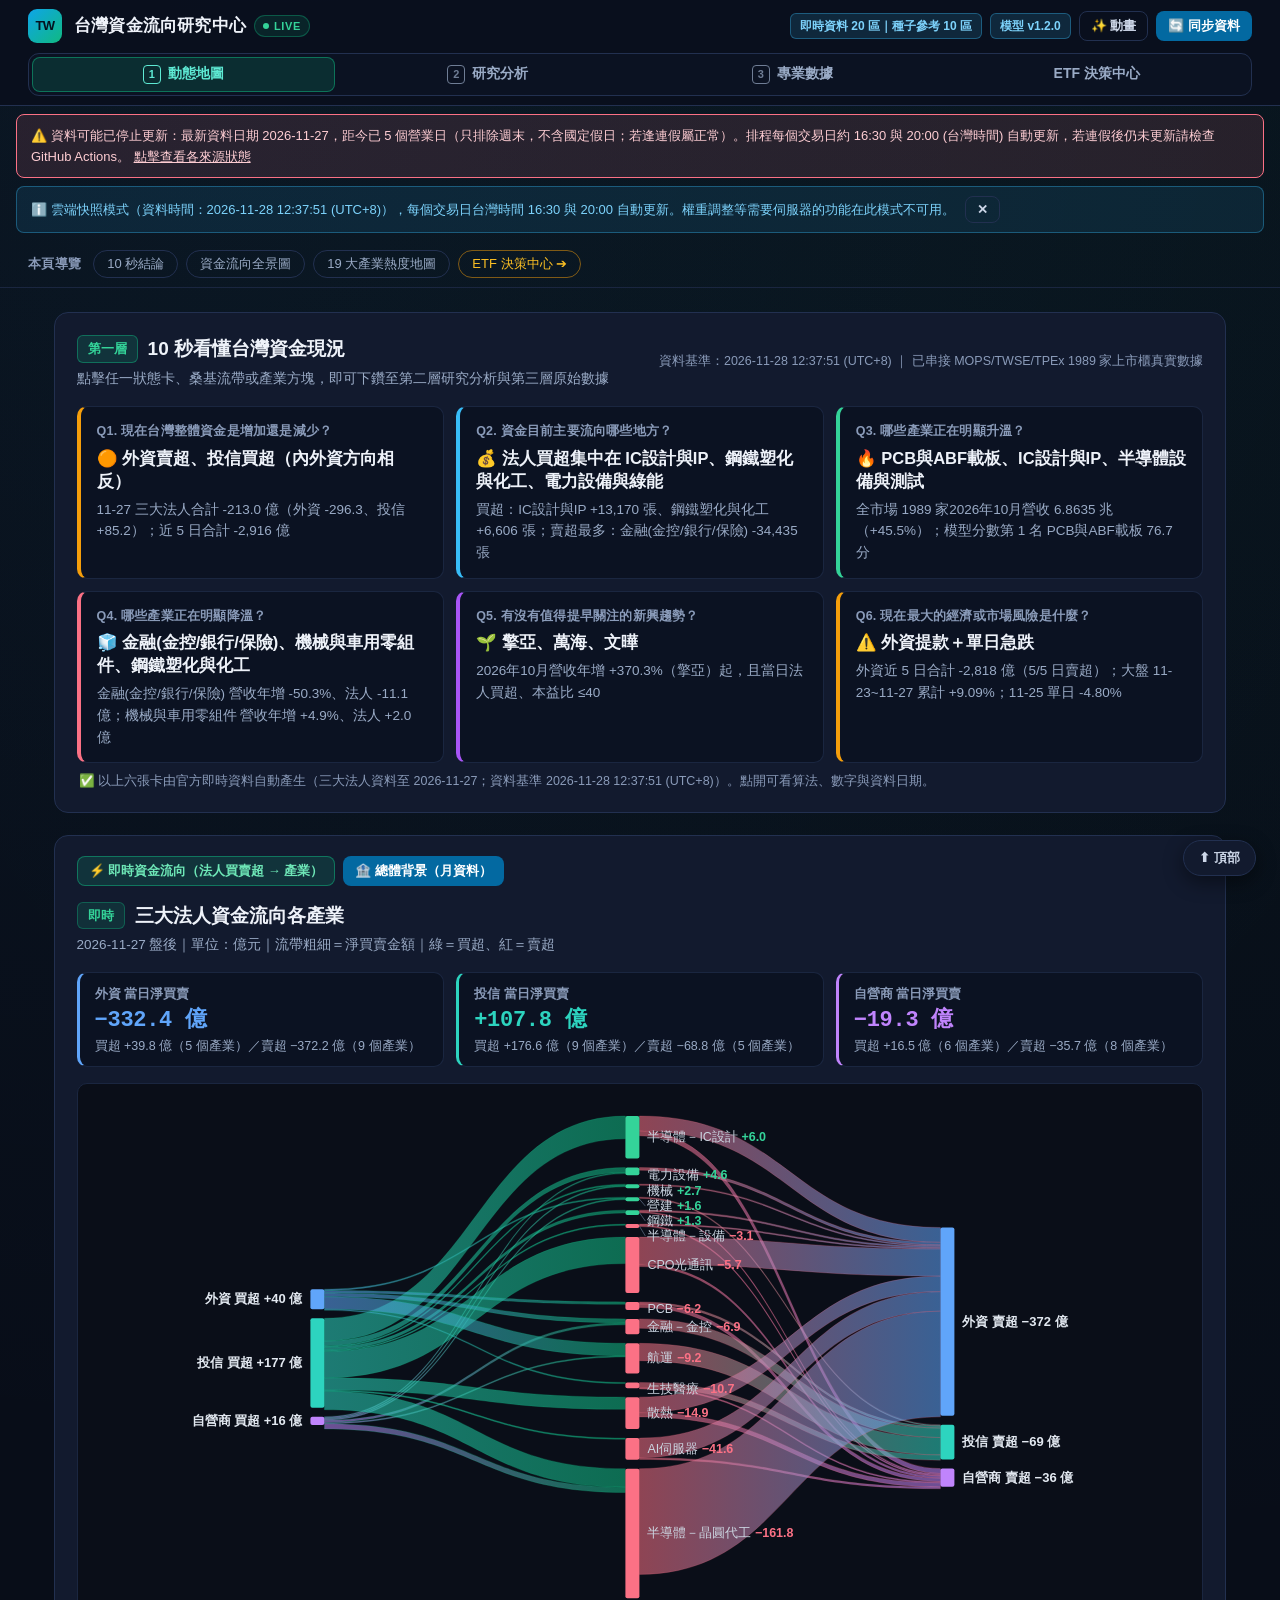
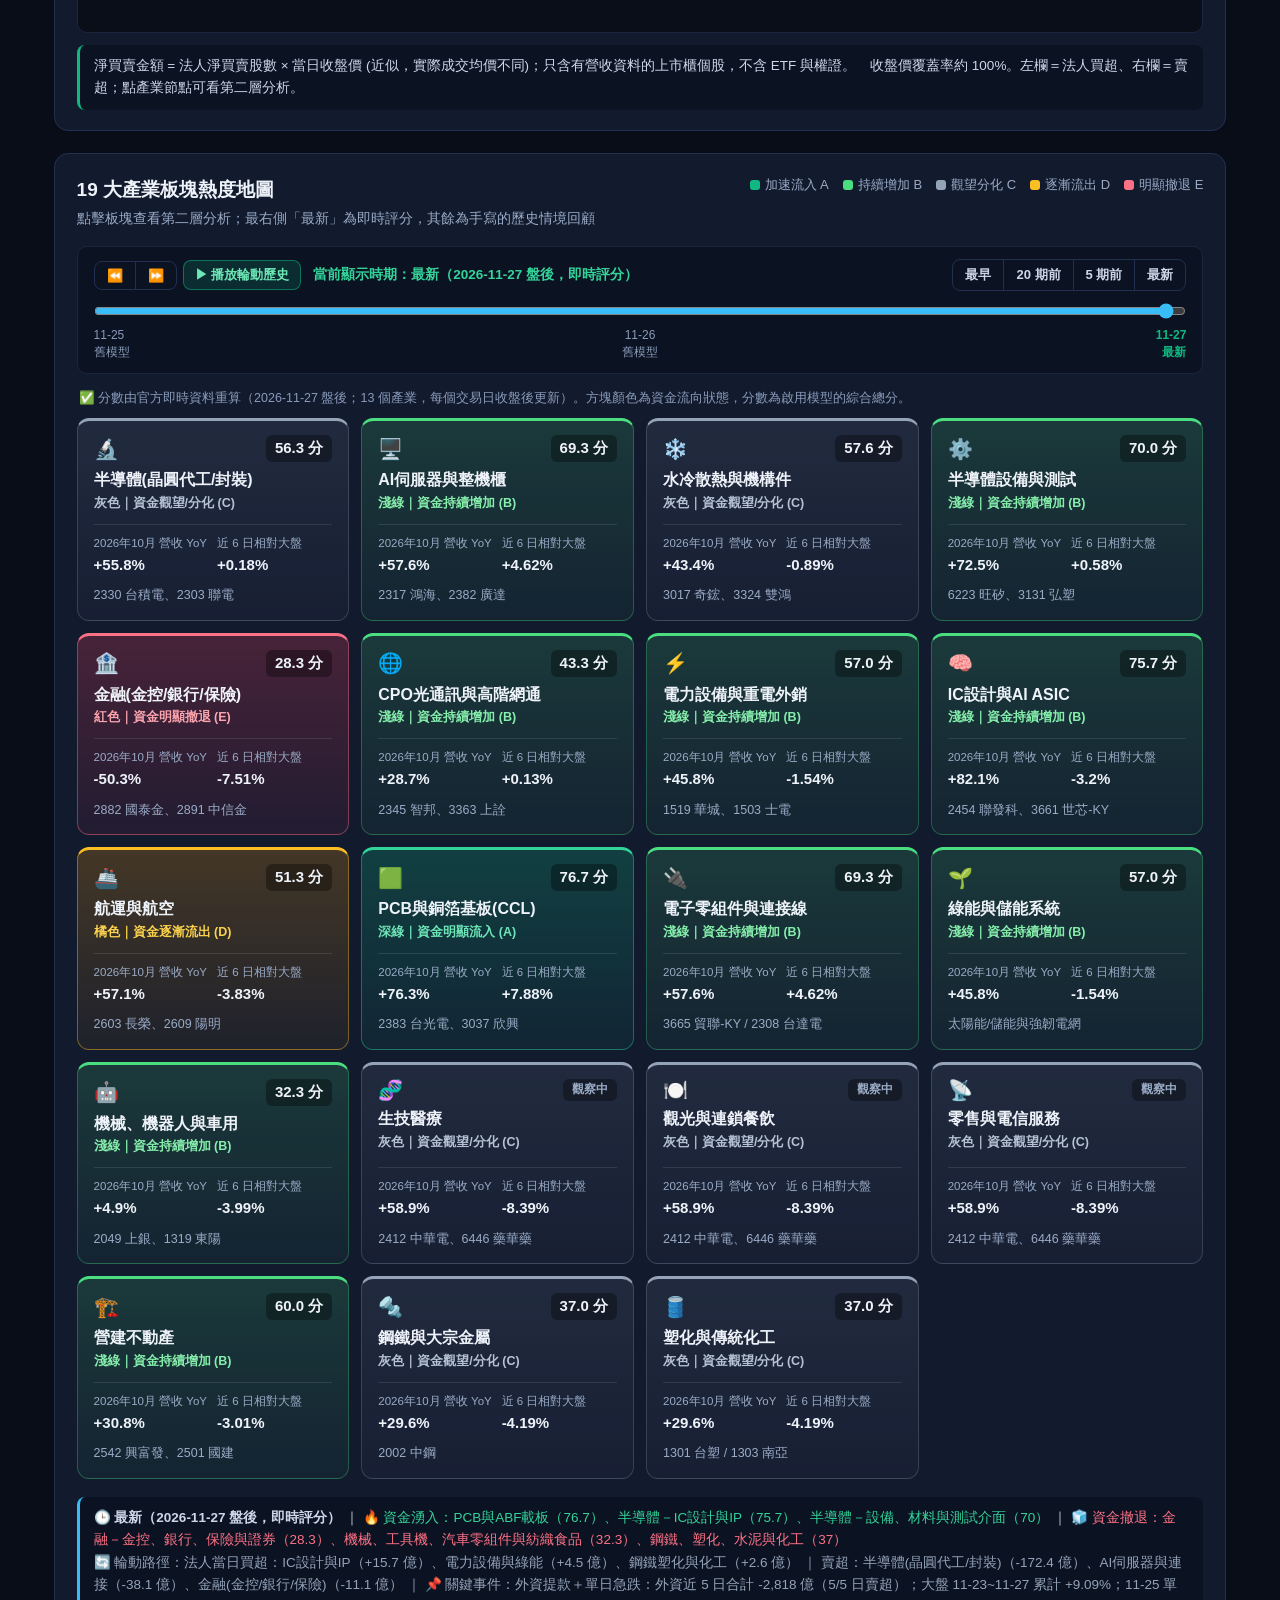
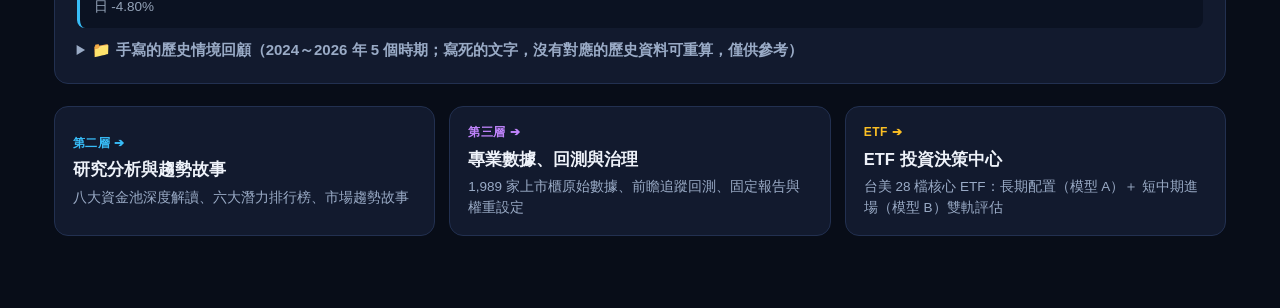
==== commit 9e061a3b: "chore(data): auto-sync TWSE/TPEx/MOPS live data & ETF scores" ====
--- a/docs/index.html
+++ b/docs/index.html
@@ -5334,6 +5334,15 @@
 
 
 /* ETF 數字格式化：官方沒有來源而留空的欄位 (淨值、折溢價、配息率、含息報酬…) 一律顯示 N/A，不可印出 null 或 NaN */
+// 基金規模的來源標籤：上市 ETF = 官方發行單位數 × 收盤價 (live.aum_source = 'official')，其餘為人工維護
+function etfAumTag(e) {
+  const L = e && e.live;
+  if (L && L.aum_source === 'official') return `<span class="badge badge-grade-A" title="官方發行單位數 × 收盤價，單位數日期 ${esc(L.aum_as_of || '')}">官方</span>`;
+  return '<span class="badge badge-grade-C" title="人工維護的數值，不會自動更新">手寫</span>';
+}
+function etfAumChangeText(e) {
+  return (e.aum_change_1m_pct === null || e.aum_change_1m_pct === undefined) ? '近 1 月變化：累積中' : `近 1 月 ${e.aum_change_1m_pct >= 0 ? '+' : ''}${e.aum_change_1m_pct}%`;
+}
 function fmtEtfNum(v, signed, digits) {
   if (v === null || v === undefined || Number.isNaN(v)) return 'N/A';
   const n = (digits === undefined) ? v : Number(v).toFixed(digits);
@@ -5573,6 +5582,96 @@
   return { html, note };
 }
 
+// ===== 第四區：白話市場解讀 (規則產生：數字全部來自台股 ETF 的即時計算與已標示的人工維護欄位，沒有手寫敘事) =====
+function renderEtfPlainReading(etfs) {
+  const n1 = (v, d) => (v == null || isNaN(Number(v))) ? '—' : Number(v).toLocaleString(undefined, { maximumFractionDigits: d == null ? 1 : d });
+  const sg = (v) => (v == null || isNaN(Number(v))) ? '—' : (Number(v) > 0 ? '+' : '') + n1(v);
+  const cl = (v) => (v == null || isNaN(Number(v))) ? '' : Number(v) > 0 ? 'pos' : Number(v) < 0 ? 'neg' : '';
+  const tw = (etfs || []).filter(e => e.score_source === 'live');
+  const twNon = tw.filter(e => e.is_leveraged_or_inverse === 0);
+  const nm = e => `<strong>${esc(e.etf_code)}</strong> ${esc(e.etf_name)}`;
+  const card = (color, title, body) => `
+      <div class="etf-clean-card" style="border-left:5px solid ${color};">
+        <div style="font-size:17px; font-weight:700; color:#f8fafc; margin-bottom:10px; line-height:1.5;">${title}</div>
+        <div style="font-size:15px; color:#cbd5e1; line-height:1.75;">${body}</div>
+      </div>`;
+  const none = '目前沒有足夠的即時資料可以解讀。';
+  const macros = {};
+  ((STATE && STATE.macro_latest) || []).forEach(m => { macros[m.metric_code] = m; });
+  const us10 = macros.US_10Y_YIELD;
+  const us10Live = us10 && String(us10.revision_version || '').startsWith('live');
+
+  // 1. 長期分數 vs 短期結論
+  let c1 = none;
+  if (twNon.length) {
+    const by = (k) => [...twNon].sort((a, b) => (b[k] || 0) - (a[k] || 0));
+    const topA = by('total_score_a_long_term')[0], topB = by('total_score_b_short_mid')[0];
+    const cnt = {};
+    twNon.forEach(e => { cnt[e.conclusion_b_short_mid] = (cnt[e.conclusion_b_short_mid] || 0) + 1; });
+    const parts = ['條件相對有利', '持續觀察', '等待更佳條件', '風險偏高'].filter(k => cnt[k]).map(k => `${k} ${cnt[k]} 檔`);
+    const gap = twNon.filter(e => (e.total_score_a_long_term || 0) >= 65 && ['風險偏高', '等待更佳條件'].includes(e.conclusion_b_short_mid));
+    const ref = twNon.find(e => e.live && e.live.facts && e.live.facts.b1 && !/N\/A/.test(e.live.facts.b1));
+    c1 = `• <strong>兩個模型看的時間不同：</strong>模型 A 看 3～10 年的長期配置品質，模型 B 看 1～12 個月的進場環境，所以同一檔 ETF 常常「長期還不錯、短期卻建議等」。<br/>
+      • <strong>現在的台股 ETF（${twNon.length} 檔，不含槓反）：</strong>長期分數最高是 ${nm(topA)}（${n1(topA.total_score_a_long_term)} 分）；短期分數最高是 ${nm(topB)}（${n1(topB.total_score_b_short_mid)} 分）；短期結論分布：${parts.join('、')}。<br/>
+      • <strong>長期分數 65 分以上、但短期不建議追的：</strong>${gap.length ? gap.map(e => `${nm(e)}（A ${n1(e.total_score_a_long_term)}／B ${n1(e.total_score_b_short_mid)}）`).join('、') : '目前沒有'}。白話來說：值得放進長期清單，但短期適合分批、不要一次重壓。<br/>
+      ${ref ? `• <strong>短期環境的一項依據：</strong>${esc(ref.live.facts.b1)}。<br/>` : ''}
+      <span style="font-size:12px; color:var(--text-muted);">分數由官方逐日行情用公式計算；台股公式的「大盤環境」子分數偏保守，整體分數較低是正常的。美股 ETF 沒有官方來源，這裡不解讀。</span>`;
+  }
+
+  // 2. 高股息 ETF：配息率 vs 實際含息報酬
+  const hy = twNon.filter(e => e.asset_class === '股票' && /高股息|高息/.test(e.sub_category || '') && e.live);
+  let c2 = none;
+  if (hy.length) {
+    const rows = hy.map(e => {
+      const L = e.live;
+      return `<tr><td>${nm(e)}</td><td style="text-align:right;">${n1(L.dividend_yield_pct, 2)}%</td><td style="text-align:right;" class="${cl(L.ret_1y)}">${sg(L.ret_1y)}%</td><td style="text-align:right;" class="${cl(L.ret_1y_total)}">${sg(L.ret_1y_total)}%</td></tr>`;
+    }).join('');
+    c2 = `• <strong>配息率不等於賺到的錢：</strong>這裡的配息率是「過去 12 個月實際配出的現金股利 ÷ 最新收盤價」（證交所／櫃買除權息表計算）；真正的成果要看「含息報酬」= 配息 + 股價漲跌。股價若跌掉的比配息還多，含息報酬就會比配息率低。<br/>
+      <div style="overflow-x:auto; margin:8px 0;"><table style="width:100%; font-size:13px;"><thead><tr><th>ETF</th><th style="text-align:right;">近 12 月配息率</th><th style="text-align:right;">近 1 年價格報酬</th><th style="text-align:right;">近 1 年含息報酬</th></tr></thead><tbody>${rows}</tbody></table></div>
+      <span style="font-size:12px; color:var(--text-muted);">「—」代表歷史不足一年或除權息表沒有成功取得，不當作 0。配息中有多少來自價差或本金（收益平準金），發行商每期公告才有，本站沒有官方逐期資料，所以不拆解。</span>`;
+  }
+
+  // 3. 持股重疊：台積電佔比高的 ETF
+  const heavy = twNon.filter(e => e.asset_class === '股票' && Number(e.max_single_weight_pct) >= 30 && (e.holdings || []).length)
+    .sort((a, b) => b.max_single_weight_pct - a.max_single_weight_pct);
+  let c3 = twNon.length ? '目前台股 ETF 沒有任何一檔的最大單一持股占比達 30%。' : none;
+  if (heavy.length) {
+    let pairs = '';
+    if (heavy.length >= 2 && typeof computePairwiseOverlap === 'function') {
+      const list = [];
+      for (let i = 0; i < heavy.length; i++) for (let j = i + 1; j < heavy.length; j++) {
+        const r = computePairwiseOverlap(heavy[i], heavy[j]);
+        list.push(`${esc(heavy[i].etf_code)} 與 ${esc(heavy[j].etf_code)} 重疊 <strong>${n1(r.overlapPct)}%</strong>`);
+      }
+      pairs = `• <strong>兩兩持股重疊度（前十大持股取較小權重加總）：</strong>${list.join('、')}。<br/>`;
+    }
+    const asOf = (heavy[0].holdings[0] || {}).as_of_date;
+    c3 = `• <strong>名稱不同、底層可能是同一家公司：</strong>下列 ETF 的最大單一持股占比都在 30% 以上——${heavy.map(e => `${nm(e)}：${esc(e.max_single_holding_name)}`).join('、')}。<br/>
+      ${pairs}• 同時持有這幾檔，表面上買了多檔，實際上有很大一部分資金押在同一檔股票上；要分散可以考慮搭配持股較分散的 ETF（例如最大單一持股占比低的高股息或債券 ETF）。<br/>
+      <span style="font-size:12px; color:var(--text-muted);">持股與權重是人工維護（手寫）的前十大持股${asOf ? `，基準日 ${esc(asOf)}` : ''}，不會自動更新。</span>`;
+  }
+
+  // 4. 利率與債券 ETF
+  const bonds = twNon.filter(e => e.asset_class === '債券' && e.live);
+  let c4 = none;
+  if (bonds.length) {
+    const rows = bonds.map(e => {
+      const L = e.live, dur = Number(e.bond_duration_years);
+      return `<tr><td>${nm(e)}</td><td style="text-align:right;">${n1(L.dividend_yield_pct, 2)}%</td><td style="text-align:right;" class="${cl(L.ret_1y)}">${sg(L.ret_1y)}%</td><td style="text-align:right;">${n1(L.vol_ann)}%</td><td style="text-align:right;">${n1(L.mdd)}%</td><td style="text-align:right;">${dur > 0 ? '約 −' + n1(dur) + '%' : '—'}</td></tr>`;
+    }).join('');
+    c4 = `• <strong>${us10 && us10.cleaned_value != null ? `美國 10 年期公債殖利率目前 ${n1(us10.cleaned_value, 2)}%（${esc(us10.period_covered || '')}，${us10Live ? '即時' : '手寫'}）。` : ''}</strong>債券 ETF 的價格會反向跟著利率動：殖利率上升，價格下跌；存續期越長，跌得越多。<br/>
+      <div style="overflow-x:auto; margin:8px 0;"><table style="width:100%; font-size:13px;"><thead><tr><th>ETF</th><th style="text-align:right;">近 12 月配息率</th><th style="text-align:right;">近 1 年價格報酬</th><th style="text-align:right;">年化波動度</th><th style="text-align:right;">最大回撤</th><th style="text-align:right;">殖利率 +1% 的價格影響</th></tr></thead><tbody>${rows}</tbody></table></div>
+      <span style="font-size:12px; color:var(--text-muted);">「價格影響」= 存續期 × 1%，是粗略的估算；存續期是人工維護（手寫）的數字。美國的超短債、投資級公司債與長天期公債 ETF 沒有官方行情來源，這裡不比較。</span>`;
+  }
+
+  return [
+    card('#f59e0b', '💡 長期分數很高，短期結論卻是「等待」或「風險偏高」，是什麼意思？', c1),
+    card('#38bdf8', '💡 看高股息 ETF 只看配息率，會漏掉什麼？', c2),
+    card('#f43f5e', '💡 同時買好幾檔台股 ETF 以為很分散？看看它們的最大持股', c3),
+    card('#10b981', '💡 利率變動對債券 ETF 的影響有多大？', c4),
+  ].join('');
+}
+
 function renderEtfDecisionCenter() {
   if (!STATE || !STATE.etf_center || !STATE.etf_center.etfs) return;
   const etfs = STATE.etf_center.etfs;
@@ -5657,52 +5756,10 @@
   // =====================================================================
   // 第四區：AI 白話市場解讀（無艱深術語，一眼看懂四大核心問題）
   // =====================================================================
-  setSourceNote('etfSec4AiPlainGrid', 'etfSec4Note', '⚠️ 下方四則白話解讀是 2026-11-21 前後手寫的文章，引用當時的市場數字與美股手寫評分，不會隨資料更新。');
+  setSourceNote('etfSec4AiPlainGrid', 'etfSec4Note',
+    '✅ 四則白話解讀由規則從資料產生，不是手寫文章：配息率、報酬、波動度、分數都是官方行情即時計算；持股權重與債券存續期是人工維護（手寫）的欄位，卡片內有標明。美國 ETF 沒有官方來源，不在這裡解讀。');
   const sec4 = document.getElementById('etfSec4AiPlainGrid');
-  if (sec4) {
-    sec4.innerHTML = `
-      <div class="etf-clean-card" style="border-left:5px solid #f59e0b;">
-        <div style="font-size:17px; font-weight:700; color:#f8fafc; margin-bottom:10px; line-height:1.5;">
-          💡 白話解讀 1：為什麼美股科技 ETF (QQQ / SMH / VOO)「長期分數很高」，但「短期分數卻建議等待」？
-        </div>
-        <div style="font-size:15.5px; color:#cbd5e1; line-height:1.75;">
-          • <strong>長期角度（3～10年）：</strong>微軟、蘋果、輝達與台積電掌握全球 AI 與雲端核心獲利，長期競爭力無可取代，所以<strong>模型 A 長期配置給出 81～92 分的高分</strong>。<br/>
-          • <strong>短期角度（1～12個月）：</strong>目前美股本益比高達 27.4 倍（歷史偏貴區間），加上 11/20 費城半導體指數單日重挫 <strong>-10.67%</strong>，短線波動劇烈。因此<strong>模型 B 提醒「等待更佳條件」</strong>——白話來說就是：<strong>好東西值得放進長期清單，但現在適合趁回檔分批慢慢買，不要在劇烈震盪時一次重壓。</strong>
-        </div>
-      </div>
-
-      <div class="etf-clean-card" style="border-left:5px solid #38bdf8;">
-        <div style="font-size:17px; font-weight:700; color:#f8fafc; margin-bottom:10px; line-height:1.5;">
-          💡 白話解讀 2：買高股息 ETF (0056 / 00878 / 00919) 只看「配息率 8%～10%」會有什麼盲點？
-        </div>
-        <div style="font-size:15.5px; color:#cbd5e1; line-height:1.75;">
-          • <strong>配息從哪裡來更重要：</strong>本系統把每檔高股息 ETF 的配息拆成三塊——「<strong>真正的公司股利</strong>」、「<strong>賣股票賺的價差（資本利得）</strong>」與「<strong>收益平準金（自己的本金）</strong>」。<br/>
-          • 目前台股高股息 ETF 的真實股息殖利率約為 4%～5%，其餘約 <strong>32%～40% 來自過去累積的已實現價差</strong>。若未來股市震盪、沒有價差可配，配息率就會回歸正常水準；相比之下，具備低波動選股邏輯的 <strong>00713</strong> 或美國純股息成長型 <strong>SCHD（100% 來自真實股息）</strong> 現金流永續性更穩健。
-        </div>
-      </div>
-
-      <div class="etf-clean-card" style="border-left:5px solid #f43f5e;">
-        <div style="font-size:17px; font-weight:700; color:#f8fafc; margin-bottom:10px; line-height:1.5;">
-          💡 白話解讀 3：同時買「0050 ＋ 0052 ＋ 00881」以為很分散？小心全部都在買台積電！
-        </div>
-        <div style="font-size:15.5px; color:#cbd5e1; line-height:1.75;">
-          • <strong>名稱不同、底層卻是同一家公司：</strong>0050 的台積電佔比高達 <strong>58.2%</strong>，0052 的台積電佔比更高達 <strong>63.5%</strong>，00881 也有超過 <strong>33%</strong> 的台積電。<br/>
-          • 如果您同時持有這幾檔 ETF，表面上買了 3 檔不同產品，實際上<strong>超過一半以上的資金都押在台積電單一檔股票上</strong>（兩兩重疊度高達 62.6%）。建議搭配金融股 (<strong>0055</strong>)、低波高息 (<strong>00713</strong>)、美股價值股 (<strong>SCHD</strong>) 或債券 ETF (<strong>00937B / SGOV</strong>) 才能真正達到分散風險的效果。
-        </div>
-      </div>
-
-      <div class="etf-clean-card" style="border-left:5px solid #10b981;">
-        <div style="font-size:17px; font-weight:700; color:#f8fafc; margin-bottom:10px; line-height:1.5;">
-          💡 白話解讀 4：現在美債殖利率將近 5%，「超短債、投資級公司債、20年長天期公債」該怎麼選？
-        </div>
-        <div style="font-size:15.5px; color:#cbd5e1; line-height:1.75;">
-          • <strong>想要穩健領息、不想承受價格波動 ➔ 選超短債 (SGOV)：</strong>存續期僅 0.1 年，幾乎零回撤（最大回撤僅 -0.15%），年化配息率 5.12%，是極佳的美元資金停泊港。<br/>
-          • <strong>想要鎖定 5.5%～6% 高息兼顧降息潛力 ➔ 選投資級公司債 (00937B / LQD)：</strong>違約風險低且票息優渥，目前長短線評分雙雙領先。<br/>
-          • <strong>想賭大幅降息賺價差 ➔ 20年長債 (00679B / TLT) 需注意波動：</strong>存續期長達 16.5 年，只要美債殖利率反彈 1%，價格就會下跌約 16%，波動度其實接近股票。
-        </div>
-      </div>
-    `;
-  }
+  if (sec4) sec4.innerHTML = renderEtfPlainReading(etfs);
 
   // 初始化第五區下拉選單
   const portSel = document.getElementById('portAddEtfSelect');
@@ -5877,7 +5934,7 @@
   const shown = filtered.slice(0, limit);
   const liveN = STATE.etf_center.etfs.filter(e => e.score_source === 'live').length;
   setSourceNote('etfCardsGridContainer', 'etfSourceNote', liveN
-    ? `✅ 台灣掛牌 ${liveN} 檔 ETF 的雙軌評分由官方逐日行情（證交所／櫃買）與法人買賣超用公式即時計算，附「即時評分」標籤；美國 ETF 沒有官方資料來源，行情與評分是 2026-11-21 前後手寫的種子值（「手寫評分」），不會更新。規模、費用率、追蹤誤差與持股權重為人工維護；淨值／折溢價、3／5 年報酬沒有官方即時來源，顯示 N/A；配息率與近 1 年含息報酬由證交所／櫃買除權息表計算。`
+    ? `✅ 台灣掛牌 ${liveN} 檔 ETF 的雙軌評分由官方逐日行情（證交所／櫃買）與法人買賣超用公式即時計算，附「即時評分」標籤；美國 ETF 沒有官方資料來源，行情與評分是 2026-11-21 前後手寫的種子值（「手寫評分」），不會更新。上市 ETF 的規模由官方發行單位數 × 收盤價計算（近 1 月規模變化與淨申購要累積滿約一個月，之前顯示「累積中」／N/A），上櫃 ETF 的規模、以及費用率、追蹤誤差與持股權重為人工維護（手寫）；淨值／折溢價、3／5 年報酬沒有官方即時來源，顯示 N/A；配息率與近 1 年含息報酬由證交所／櫃買除權息表計算。`
     : '⚠️ 此快照沒有即時 ETF 評分，全部 ETF 的行情、評分與報告都是 2026-11-21 前後手寫的，不會隨資料更新。');
   container.innerHTML = filtered.length
     ? shown.map(e => buildEtfCardHtml(e)).join('')
@@ -6050,7 +6107,7 @@
             <span class="etf-card-code">${e.etf_code}</span> <span class="etf-card-name">${e.etf_name}</span>
           </div>
           <div class="etf-card-meta">
-            ${e.sub_category} ｜ 規模 <strong>${e.aum_value.toLocaleString()} ${e.aum_unit}</strong>
+            ${e.sub_category} ｜ 規模 <strong>${e.aum_value.toLocaleString()} ${e.aum_unit}</strong> ${etfAumTag(e)}
           </div>
         </div>
         <div class="etf-card-price-box">
@@ -6284,7 +6341,7 @@
   // 沒有數字的 (台股 ETF 沒有官方初級市場申贖資料) 不畫成 0
   const noFlow = list.filter(e => e.primary_net_flow_value === null || e.primary_net_flow_value === undefined).length;
   list = list.filter(e => e.primary_net_flow_value !== null && e.primary_net_flow_value !== undefined);
-  setSourceNote('etfChart1FlowsBox', 'etfChart1Note', noFlow ? `ℹ️ 有 ${noFlow} 檔 ETF 沒有官方初級市場申贖資料（台股 ETF 官方沒有此來源），未畫入；下列美股數字為手寫種子值（2026-11 前後），不會更新。` : '');
+  setSourceNote('etfChart1FlowsBox', 'etfChart1Note', noFlow ? `ℹ️ 有 ${noFlow} 檔 ETF 沒有初級市場申贖數字，未畫入（上市 ETF 的近 1 月淨申購由官方發行單位數的變化估算，要累積滿約一個月才有；上櫃 ETF 沒有官方來源）；圖上美股數字為手寫種子值（2026-11 前後），不會更新。` : '');
 
   // 依絕對流量排序取前 12 檔代表
   list.sort((a, b) => Math.abs(b.primary_net_flow_value || 0) - Math.abs(a.primary_net_flow_value || 0));
@@ -6668,7 +6725,7 @@
       return `<strong style="color:#fbbf24; font-size:16px;">${td.totalDragPct}% / 年</strong><br/><span style="font-size:12.5px; color:#94a3b8;">${td.taxNote}</span>`;
     }],
     ["經常性純股利/票息實質殖利率 (提案004)", e => computeRecurringPureYield(e)],
-    ["基金規模 (AUM) 與近1月變化", e => `<strong>${e.aum_value.toLocaleString()} ${e.aum_unit}</strong> (${e.aum_change_1m_pct >= 0 ? '+' : ''}${e.aum_change_1m_pct}%)`],
+    ["基金規模 (AUM) 與近1月變化", e => `<strong>${e.aum_value.toLocaleString()} ${e.aum_unit}</strong> ${etfAumTag(e)}<br/><span style="font-size:12px; color:#94a3b8;">${etfAumChangeText(e)}</span>`],
     ["買賣價差 (Spread) / 追蹤誤差", e => `價差 <strong>${e.bid_ask_spread_bps ?? '-'} bps</strong> ｜ 誤差 <strong>${e.tracking_error_pct ?? 'N/A'}%</strong>`],
     ["折溢價率 / 初級市場近期申贖", e => `折溢價 <strong>${fmtEtfPct(e.premium_discount_pct, true)}</strong><br/>淨申贖 <span class="${e.primary_net_flow_value>=0?'pos':'neg'}"><strong>${e.primary_net_flow_value === null || e.primary_net_flow_value === undefined ? 'N/A' : fmtEtfNum(e.primary_net_flow_value, true) + ' ' + e.aum_unit}</strong></span>`],
     ["前十大集中度 / 最大單一持股", e => `前十大 <strong>${e.top10_concentration_pct}%</strong><br/><span style="color:#fde68a;">最大：${e.max_single_holding_name}</span>`],
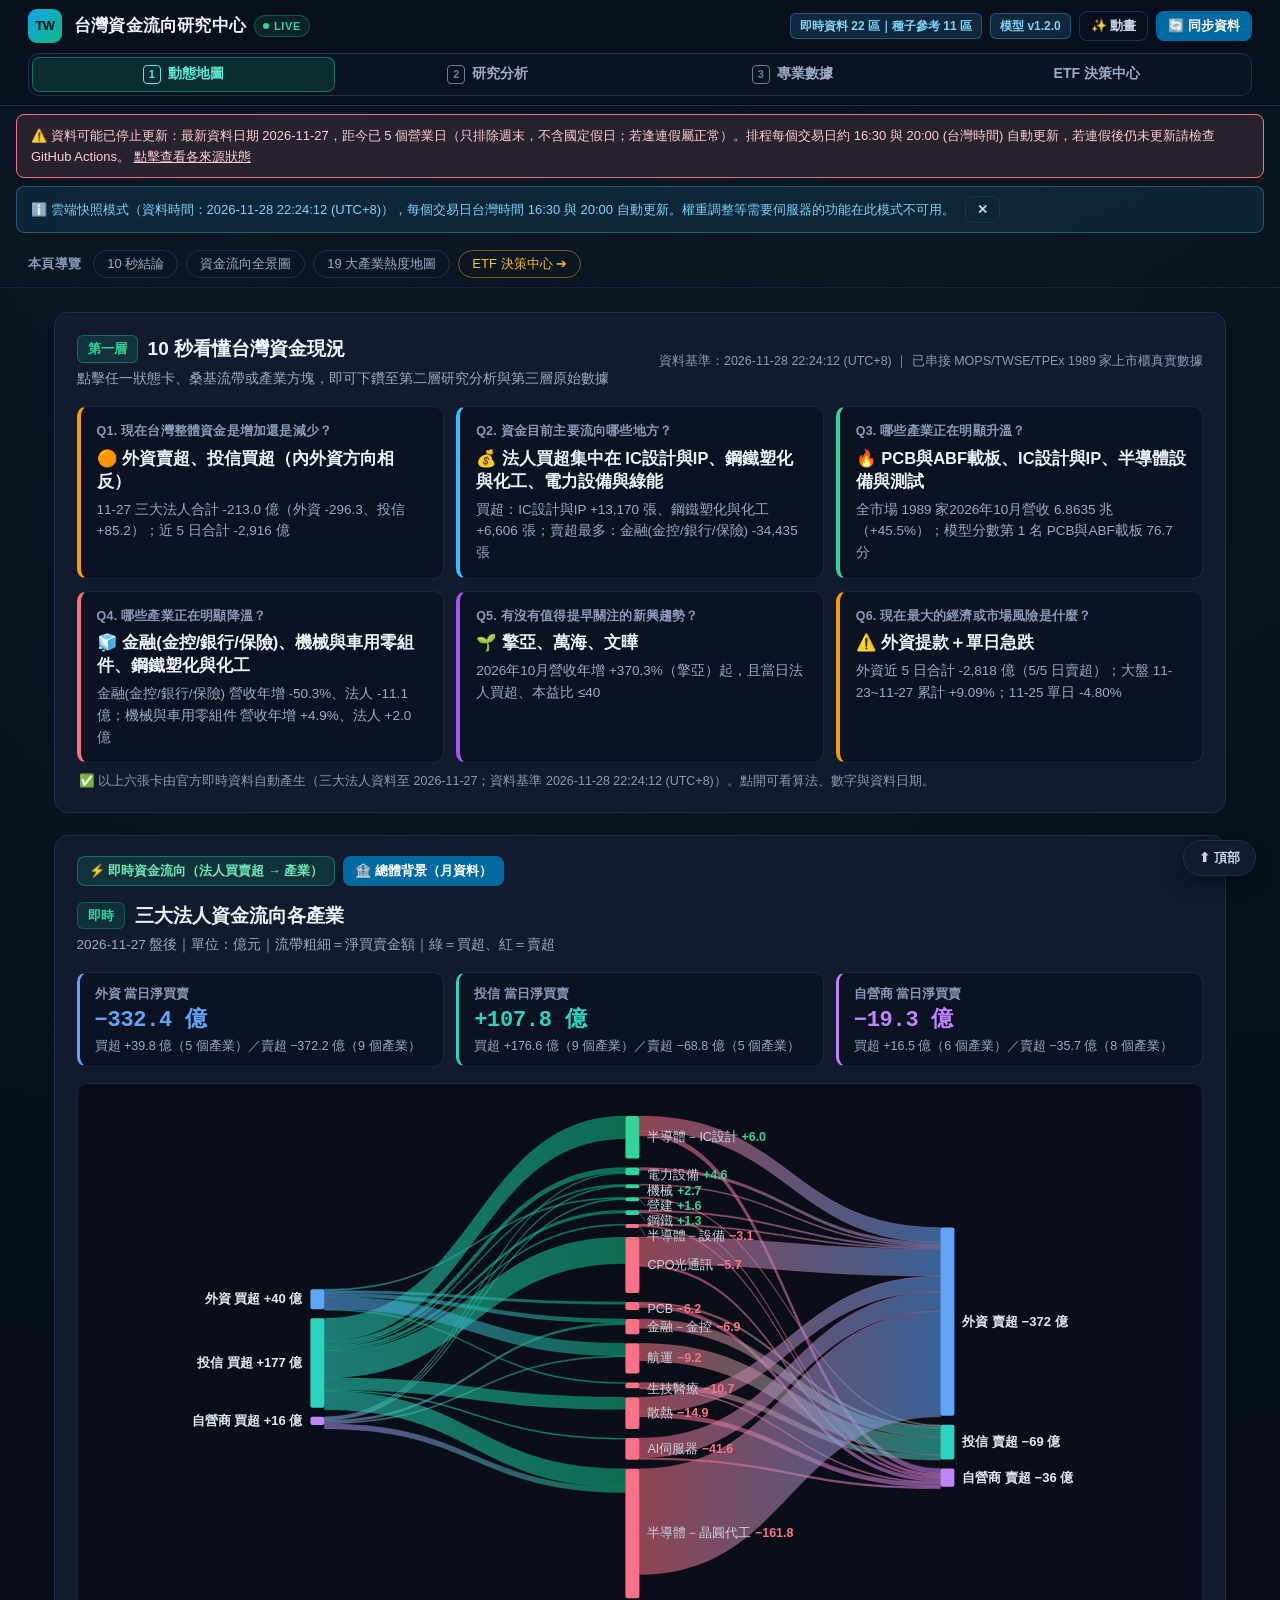
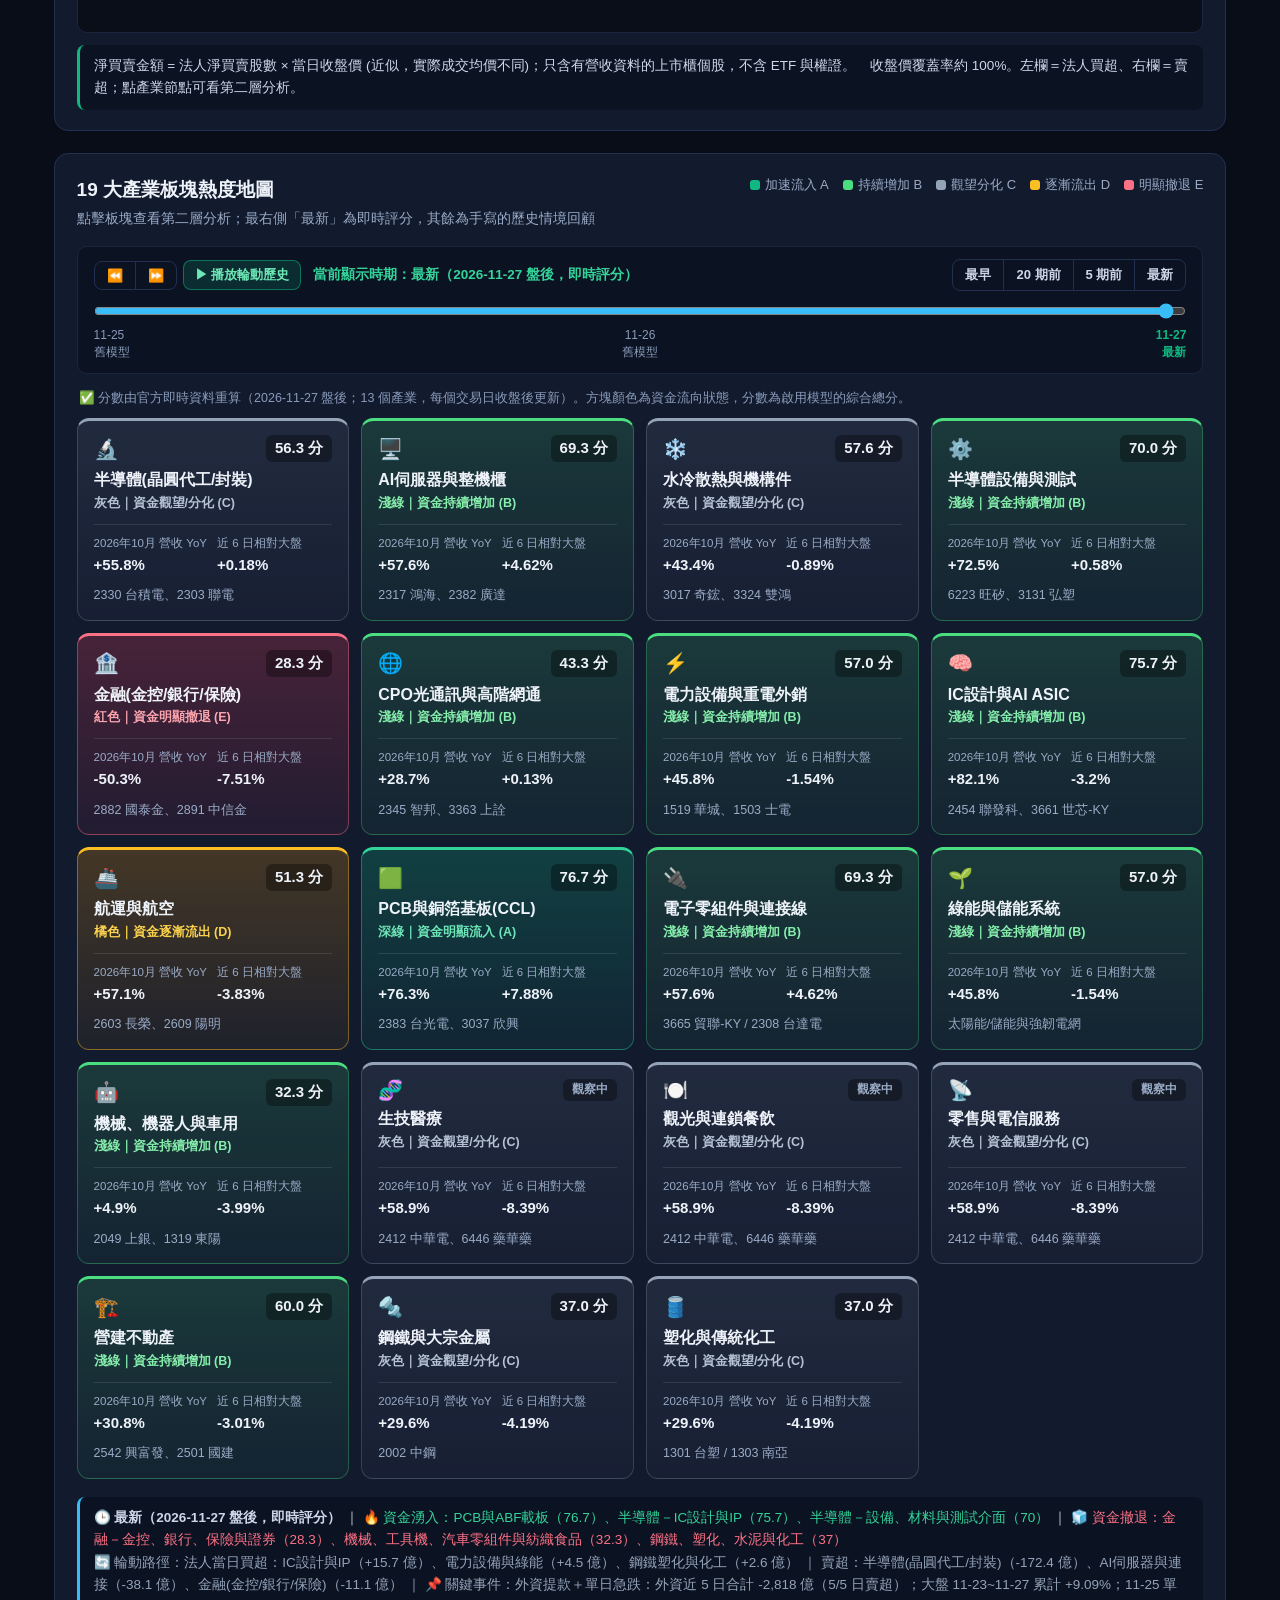
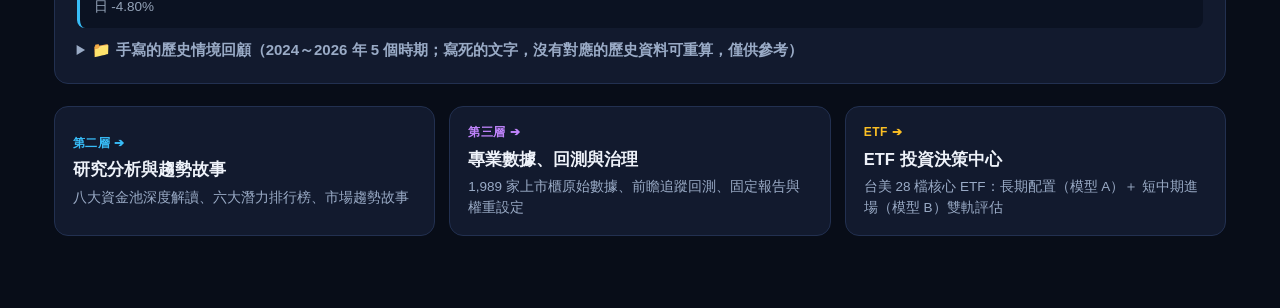
==== commit 41dc18ff: "chore(data): auto-sync TWSE/TPEx/MOPS live data & ETF scores" ====
--- a/docs/index.html
+++ b/docs/index.html
@@ -4634,7 +4634,7 @@
   const isLiveMacro = (it) => String(it.revision_version || '').startsWith('live') || it.metric_code === 'TW_TAIEX_INDEX';
   const nLiveMacro = (STATE.macro_latest || []).filter(isLiveMacro).length;
   setSourceNote('macroCardsContainer', 'macroSourceNote',
-    `ℹ️ ${nLiveMacro} 項指標由官方開放資料自動更新（卡片標示「即時」：加權指數為證交所每日收盤；M1B／M2、外匯存底、CPI、景氣燈號、放款利率、出口、匯率等來自央行、國發會、財政部，備註由規則產生）；標示「手寫」的是沒有免費官方 API 的項目 (GDP、外銷訂單、存放款餘額、證券劃撥、DXY、SOX…) 或官方尚未公布的最新期間，不會自動更新。每張卡都標示「涵蓋期間」，請以該期間為準。美債殖利率、聯邦資金利率、VIX 需設定免費 FRED 金鑰才會自動更新。`);
+    `ℹ️ ${nLiveMacro} 項指標由官方開放資料自動更新（卡片標示「即時」：加權指數為證交所每日收盤；M1B／M2、外匯存底、CPI、景氣燈號、放款利率、出口、匯率等來自央行、國發會、財政部，備註由規則產生）；標示「手寫」的是沒有免費官方 API 的項目 (GDP、存放款餘額、證券劃撥、ICE 美元指數 DXY、SOX…) 或官方尚未公布的最新期間，不會自動更新。每張卡都標示「涵蓋期間」，請以該期間為準。美債殖利率、聯邦資金利率、VIX、廣義美元指數需設定免費 FRED 金鑰才會自動更新。`);
   const pctTxt = (v) => (v === null || v === undefined) ? 'N/A' : (v > 0 ? '+' : '') + v + '%';
   const items = STATE.macro_latest.filter(item => {
     if (modFilter !== 'ALL' && item.module_id !== modFilter) return false;
@@ -4912,7 +4912,7 @@
     : s === 'computed' ? '<span class="badge badge-grade-B">由逐日加總</span>'
     : '<span class="badge badge-grade-C">手寫歷史</span>';
   setSourceNote('instiFlowsBody', 'instiSourceNote', liveRows
-    ? '✅ 「官方逐日」來自證交所 BFI82U 每日盤後統計；「由逐日加總」是把官方逐日資料加總出的週／月累計（只涵蓋有資料的交易日，不是官方週／月統計）；「手寫歷史」是 2026-11-20 之前人工整理的舊紀錄，與官方資料重疊的期間已不顯示。期貨未平倉與融資餘額官方逐日 API 不提供，顯示「—」。'
+    ? '✅ 「官方逐日」來自證交所 BFI82U 每日盤後統計；「由逐日加總」是把官方逐日資料加總出的週／月累計（只涵蓋有資料的交易日，不是官方週／月統計）；「手寫歷史」是 2026-11-20 之前人工整理的舊紀錄，與官方資料重疊的期間已不顯示。融資餘額來自證交所信用交易統計、外資期貨未平倉來自期交所（臺股期貨大台，不含小型／微型；期交所只提供最新一天，所以只能從開始抓的那天起累積）；沒有數字的日子顯示「—」，不當作 0。'
     : '⚠️ 此快照沒有官方逐日資料，以下全部是手寫的歷史紀錄，不會隨資料更新。');
   const fmtVal = (v) => (v === null || v === undefined || Number.isNaN(v)) ? '<span>N/A</span>'
     : `<span class="${v >= 0 ? 'pos' : 'neg'}"><strong>${v >= 0 ? '+' : ''}${v.toLocaleString()}</strong></span>`;
